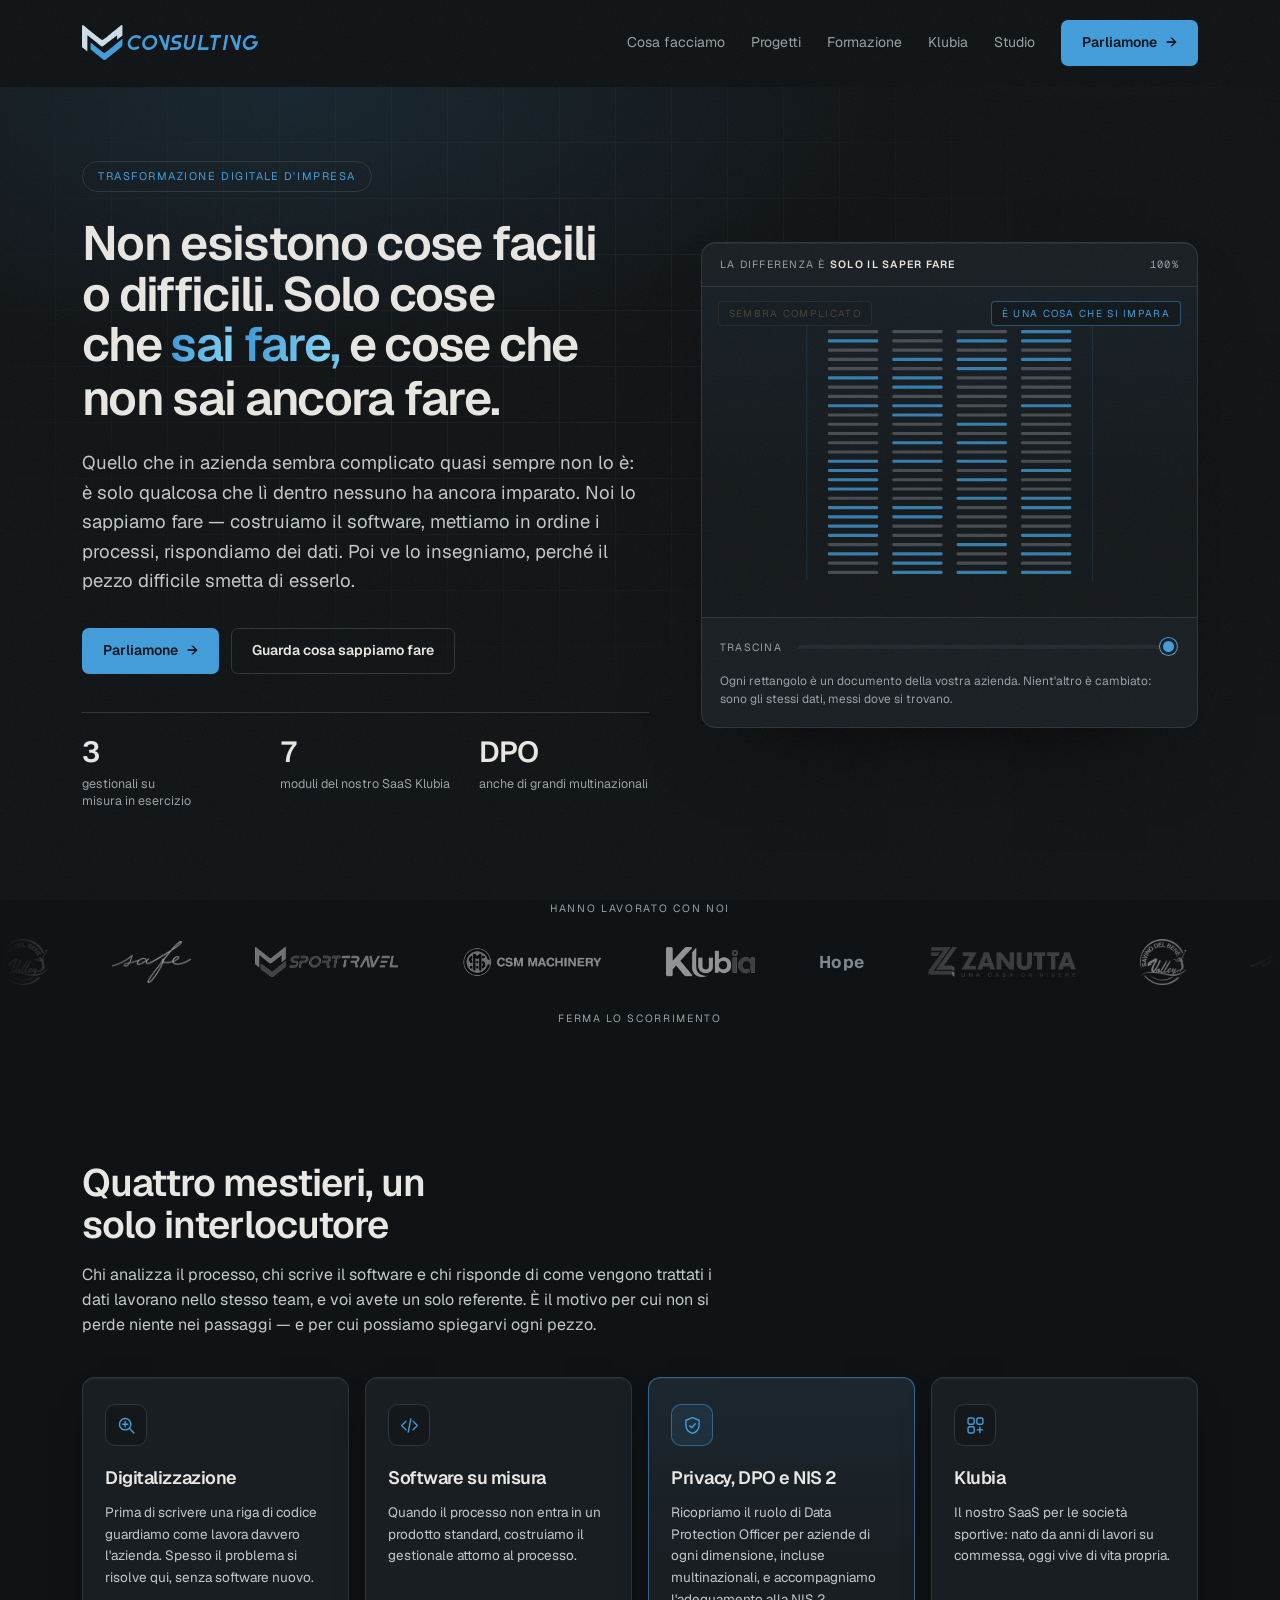
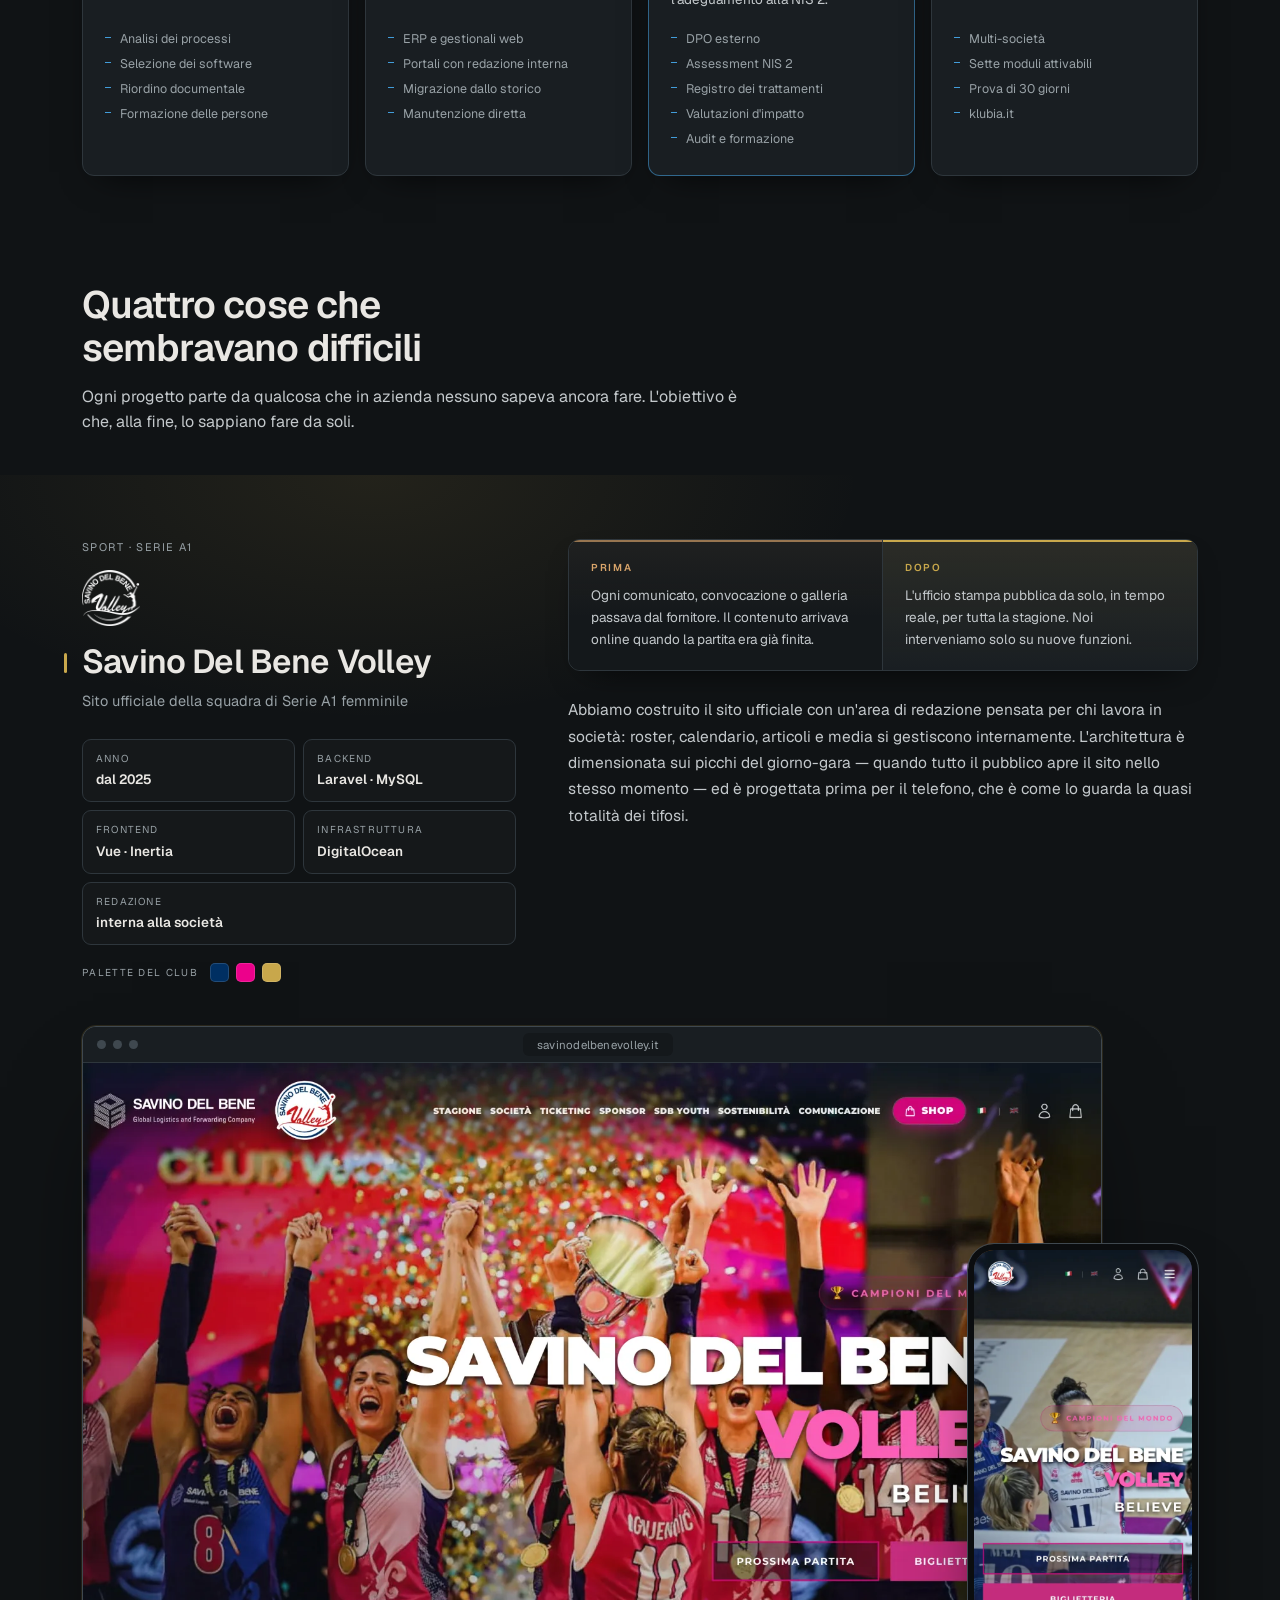
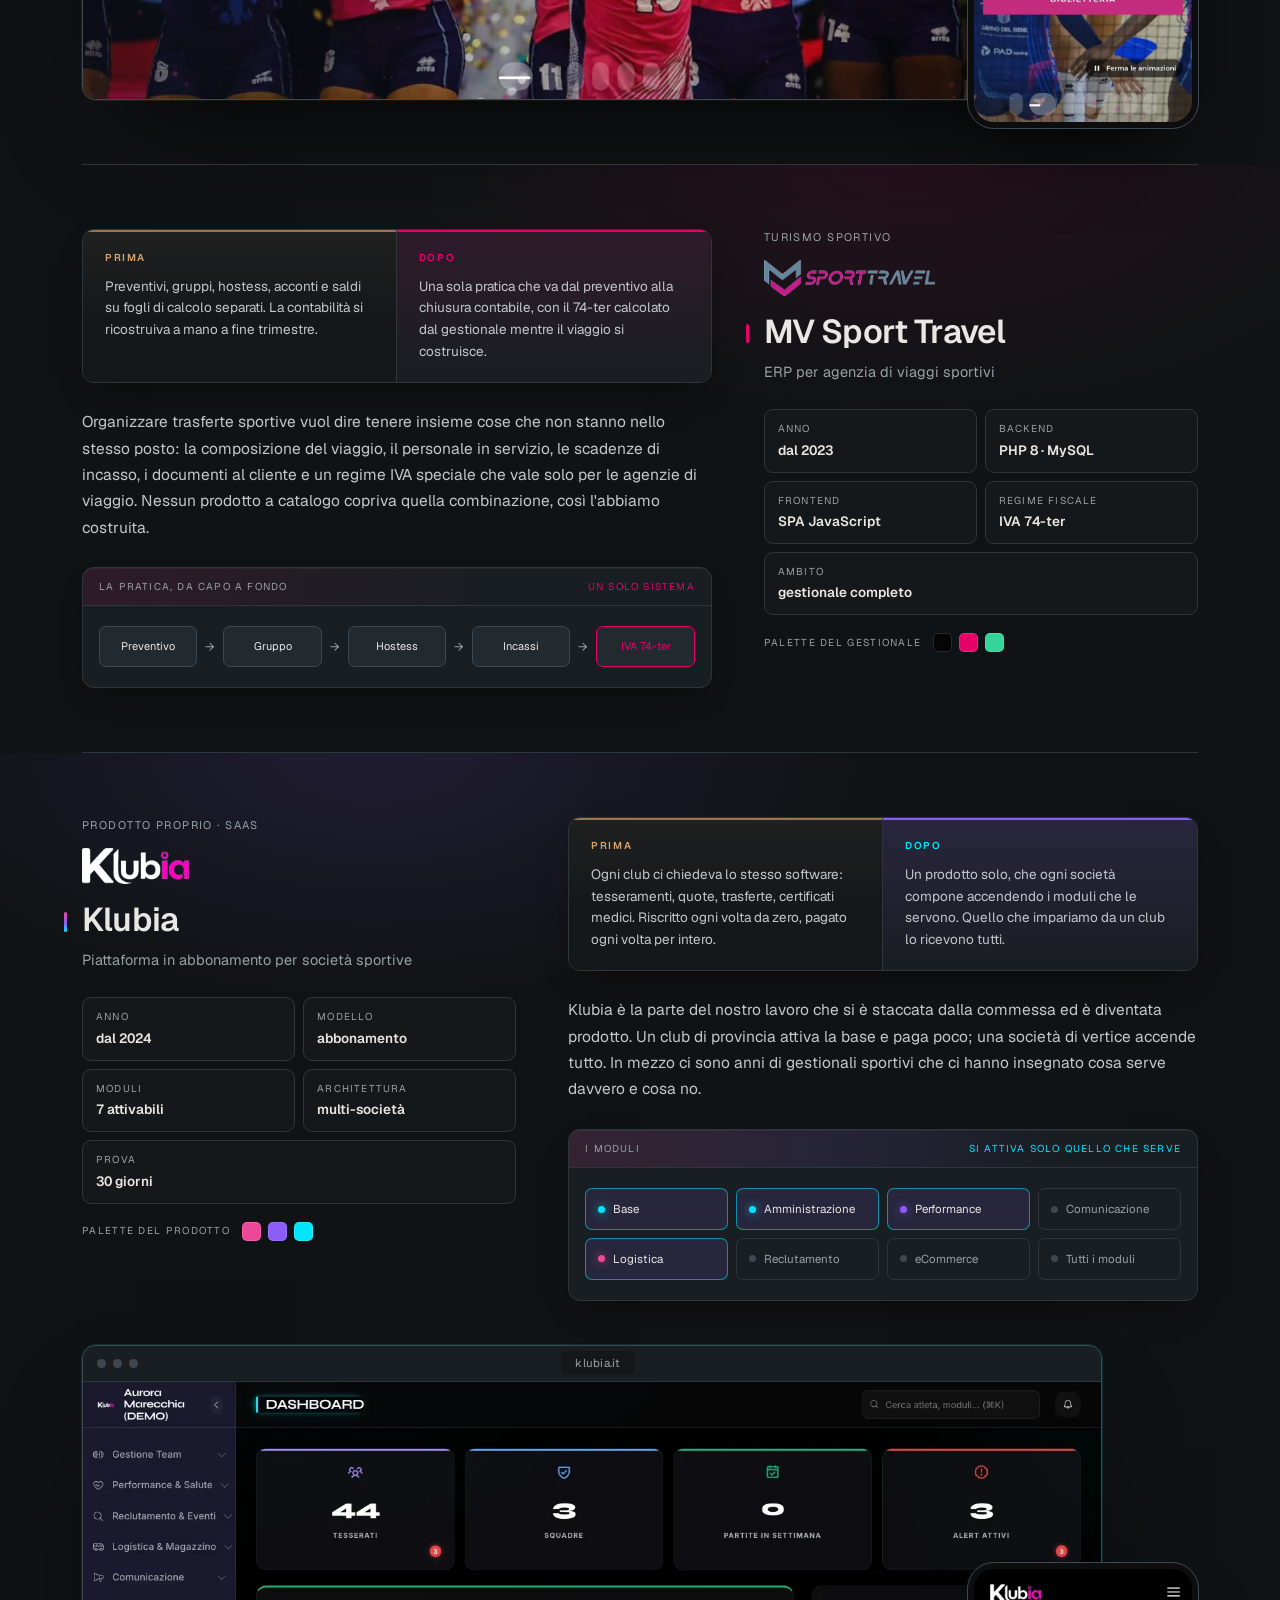
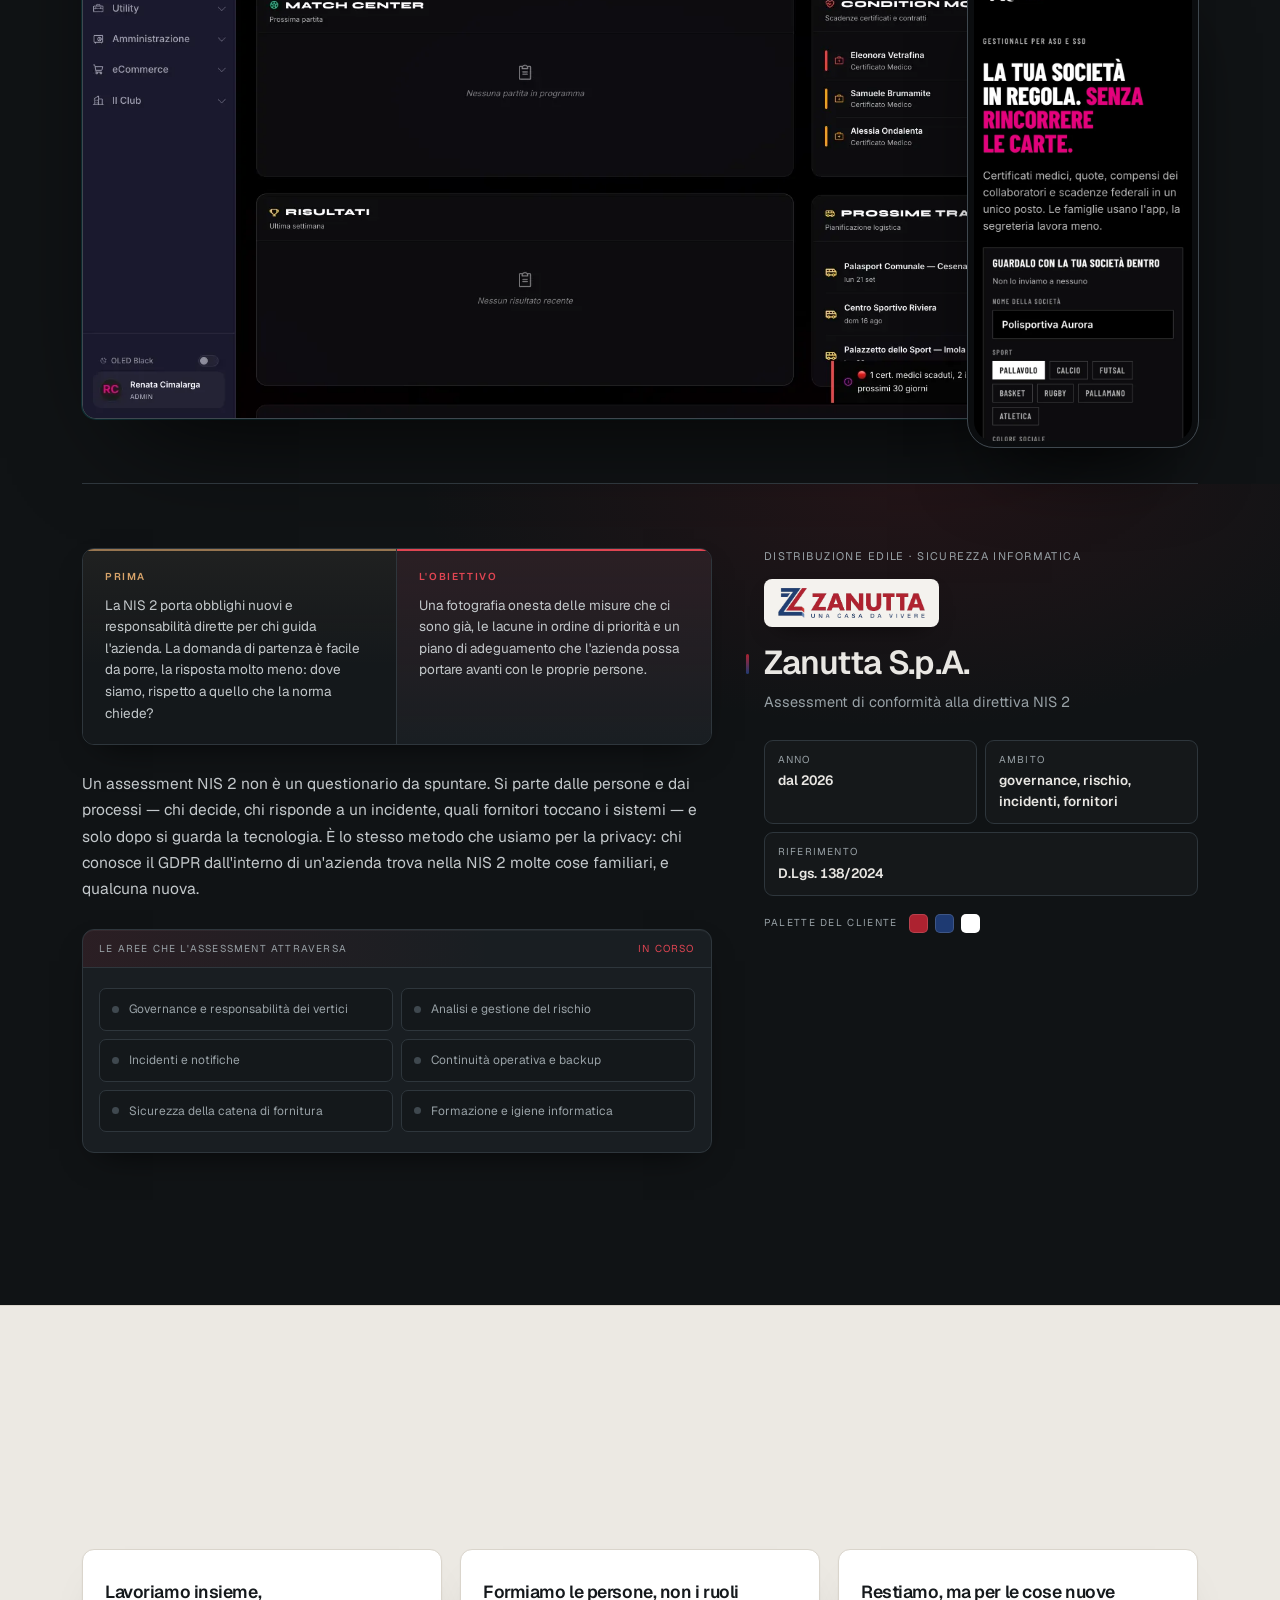
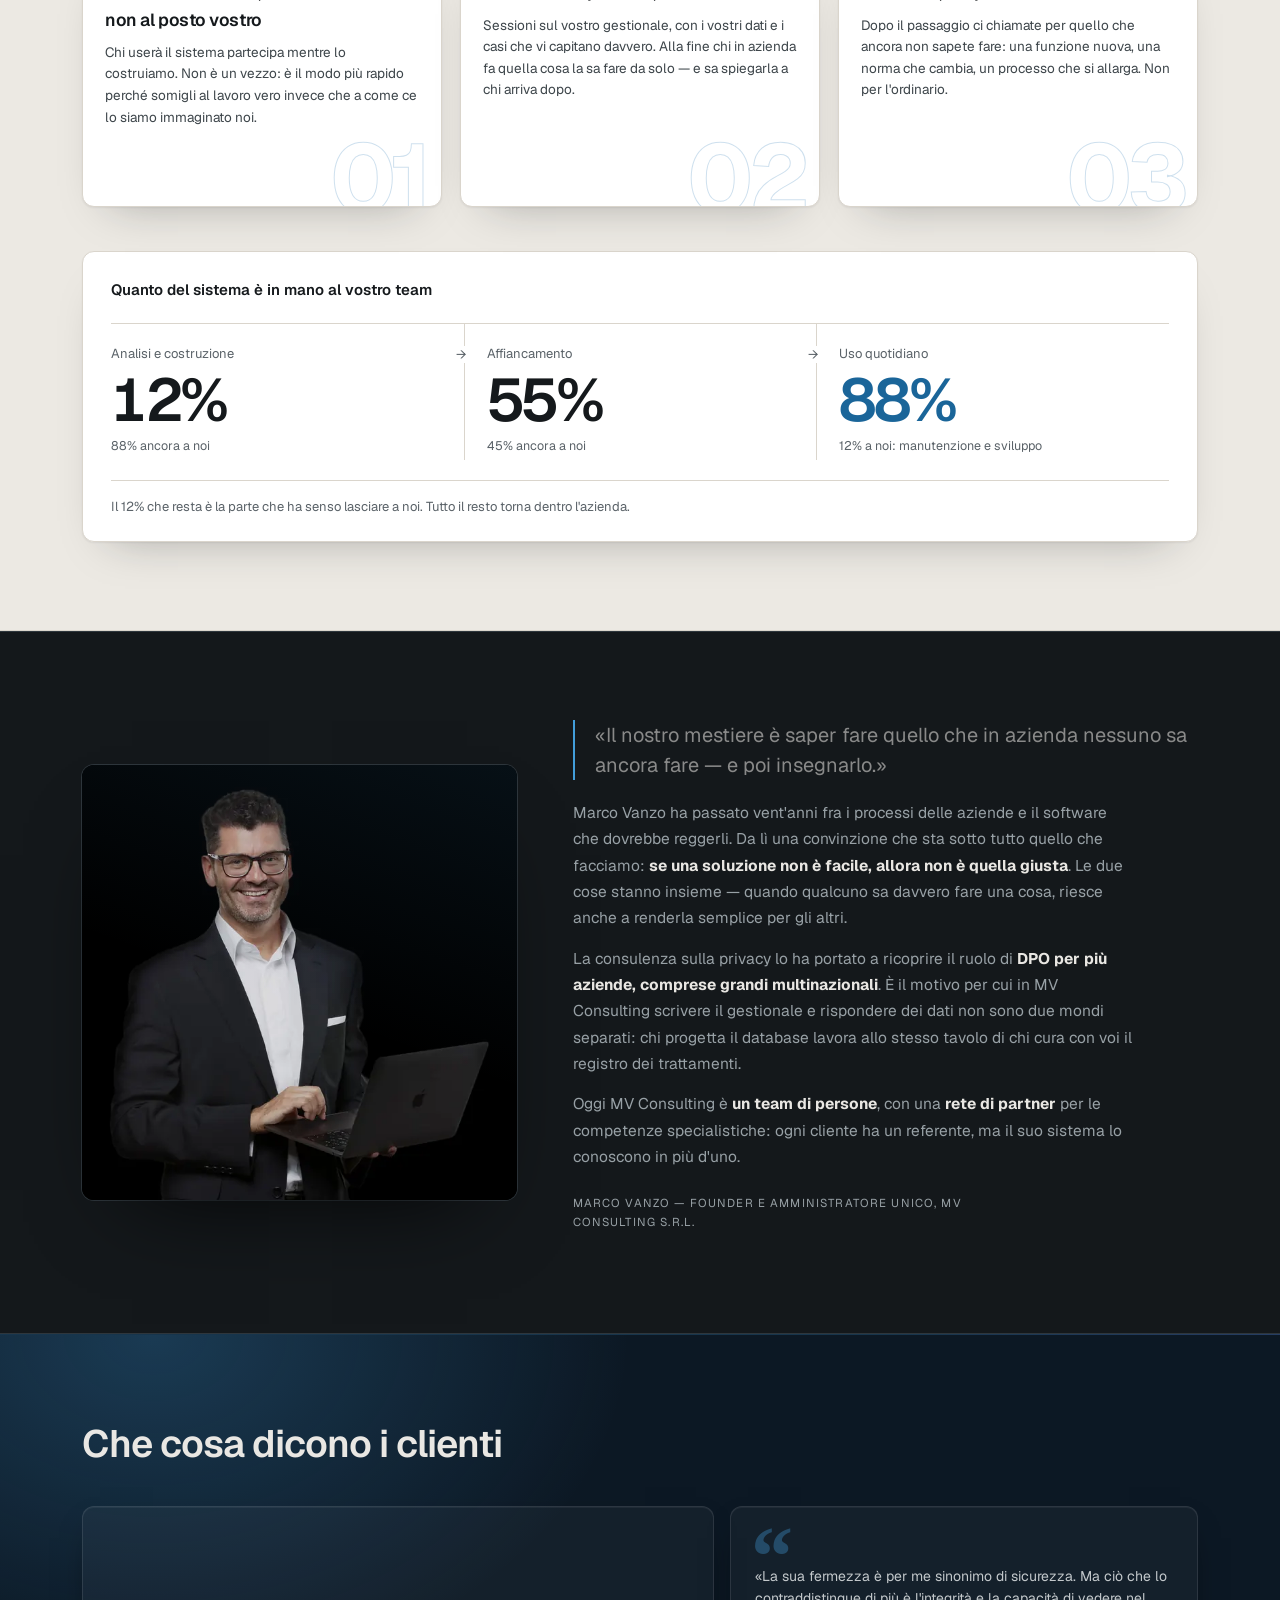
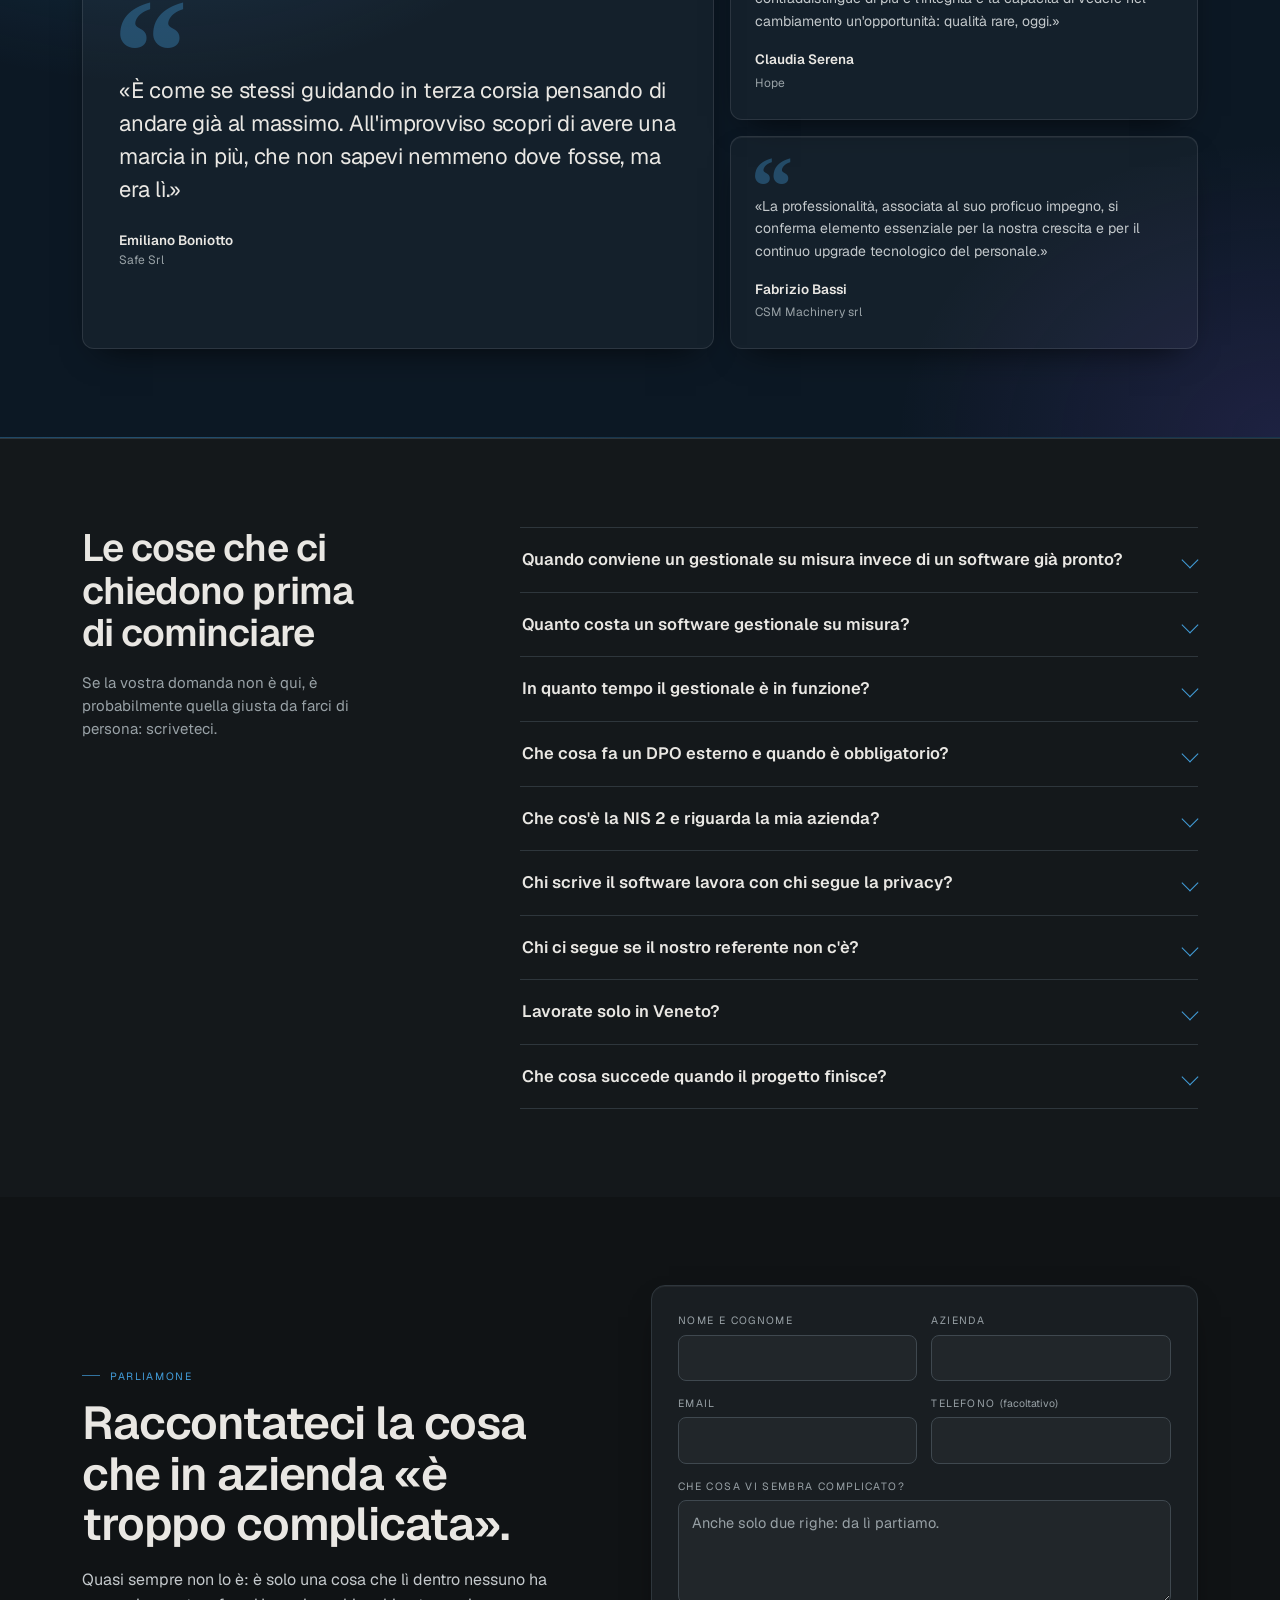
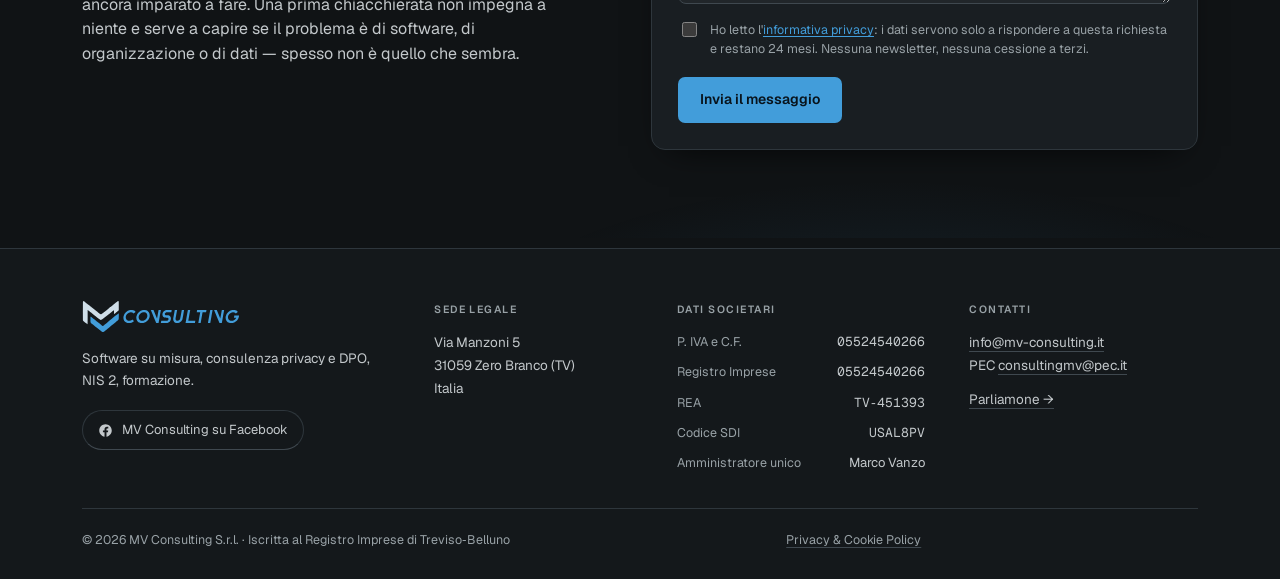
==== index.html @ 0cfaa661 "feat: logo safe nel nastro dei clienti Co-Authored-By: Claude Opus 5.5 <noreply@anthropic.com>" ====
<!doctype html>
<html lang="it">
<head>
<meta charset="utf-8">
<meta name="viewport" content="width=device-width, initial-scale=1">
<!-- Consenso cookie: deve restare il primo script della pagina, blocca gli altri finché non c'è il consenso -->
<script id="Cookiebot" src="https://consent.cookiebot.com/uc.js" data-cbid="abf0bc57-ae54-458d-bb39-ae97f9323b72" data-blockingmode="auto" type="text/javascript"></script>
<!-- Rete di sicurezza per le animazioni: la classe "js" abilita lo stato nascosto
     di .rv, che main.js poi rivela. Se tre secondi dopo che la pagina è davvero
     sotto gli occhi non è stato rivelato niente — script bloccato, errore, o un
     IntersectionObserver che non è mai scattato — la classe se ne va e il
     contenuto compare comunque. La pagina non deve mai restare vuota.
     data-cookieconsent="ignore": non tocca cookie, non va bloccato. -->
<script data-cookieconsent="ignore">
  (function(){
    var d = document.documentElement;
    d.className += " js";
    function controlla(){
      if(document.visibilityState !== "visible") return;
      document.removeEventListener("visibilitychange", controlla);
      setTimeout(function(){
        if(!document.querySelector(".rv.in")) d.className = d.className.replace(/\bjs\b/, "");
      }, 3000);
    }
    document.addEventListener("visibilitychange", controlla);
    controlla();
  })();
</script>
<!-- Google Analytics 4: statistiche. Marcato come Meta e LinkedIn, non affidato al solo auto-blocking (perché, nel README). -->
<script type="text/plain" data-cookieconsent="statistics" async src="https://www.googletagmanager.com/gtag/js?id=G-XJX17YKC6D"></script>
<script type="text/plain" data-cookieconsent="statistics">
  window.dataLayer = window.dataLayer || [];
  function gtag(){dataLayer.push(arguments);}
  gtag('js', new Date());
  gtag('config', 'G-XJX17YKC6D');
</script>
<!-- Pixel di Meta: marketing, parte solo con il consenso -->
<script type="text/plain" data-cookieconsent="marketing">
!function(f,b,e,v,n,t,s)
{if(f.fbq)return;n=f.fbq=function(){n.callMethod?
n.callMethod.apply(n,arguments):n.queue.push(arguments)};
if(!f._fbq)f._fbq=n;n.push=n;n.loaded=!0;n.version='2.0';
n.queue=[];t=b.createElement(e);t.async=!0;
t.src=v;s=b.getElementsByTagName(e)[0];
s.parentNode.insertBefore(t,s)}(window,document,'script',
'https://connect.facebook.net/en_US/fbevents.js');
fbq('init', '2091002778460176');
fbq('track', 'PageView');
</script>
<!-- Insight Tag di LinkedIn: marketing, parte solo con il consenso -->
<script type="text/plain" data-cookieconsent="marketing">
_linkedin_partner_id = "9453514";
window._linkedin_data_partner_ids = window._linkedin_data_partner_ids || [];
window._linkedin_data_partner_ids.push(_linkedin_partner_id);
(function(l) {
if (!l){window.lintrk = function(a,b){window.lintrk.q.push([a,b])};
window.lintrk.q=[]}
var s = document.getElementsByTagName("script")[0];
var b = document.createElement("script");
b.type = "text/javascript";b.async = true;
b.src = "https://snap.licdn.com/li.lms-analytics/insight.min.js";
s.parentNode.insertBefore(b, s);})(window.lintrk);
</script>
<title>MV Consulting - software su misura, DPO, privacy e NIS 2</title>
<meta name="description" content="Software su misura, privacy e DPO, assessment NIS 2, formazione. Costruiamo i gestionali che mandano avanti l'azienda e insegniamo a usarli.">
<link rel="canonical" href="https://www.mv-consulting.it/">
<meta name="author" content="MV Consulting S.r.l.">
<meta name="robots" content="index, follow, max-image-preview:large, max-snippet:-1">
<meta name="geo.region" content="IT-TV">
<meta name="geo.placename" content="Zero Branco, Treviso">

<!-- condivisione sui social: Facebook, Instagram, LinkedIn, WhatsApp -->
<meta property="og:type" content="website">
<meta property="og:site_name" content="MV Consulting">
<meta property="og:locale" content="it_IT">
<meta property="og:title" content="Software gestionale su misura, DPO, privacy e NIS 2 — MV Consulting">
<meta property="og:description" content="Costruiamo i gestionali che mandano avanti l'azienda, rispondiamo dei dati come DPO, accompagniamo l'adeguamento alla NIS 2 e poi insegniamo a usarli. Zero Branco (Treviso).">
<meta property="og:url" content="https://www.mv-consulting.it/">
<meta property="og:image" content="https://www.mv-consulting.it/assets/img/og.jpg">
<meta property="og:image:secure_url" content="https://www.mv-consulting.it/assets/img/og.jpg">
<meta property="og:image:type" content="image/jpeg">
<meta property="og:image:width" content="1200">
<meta property="og:image:height" content="630">
<meta property="og:image:alt" content="MV Consulting — «Non esistono cose facili o difficili. Solo cose che sai fare.»">
<meta name="twitter:card" content="summary_large_image">
<meta name="twitter:title" content="Software gestionale su misura, DPO, privacy e NIS 2 — MV Consulting">
<meta name="twitter:description" content="Costruiamo i gestionali che mandano avanti l'azienda, rispondiamo dei dati come DPO, accompagniamo l'adeguamento alla NIS 2 e poi insegniamo a usarli.">
<meta name="twitter:image" content="https://www.mv-consulting.it/assets/img/og.jpg">
<meta name="twitter:image:alt" content="MV Consulting — «Non esistono cose facili o difficili. Solo cose che sai fare.»">

<meta name="theme-color" content="#101A22">
<meta name="color-scheme" content="dark">
<meta name="format-detection" content="telephone=no">
<link rel="icon" href="/favicon.svg" type="image/svg+xml">
<link rel="alternate icon" href="/favicon.ico" sizes="32x32">
<link rel="apple-touch-icon" href="/apple-touch-icon.png">
<link rel="preload" as="image" href="/assets/img/logo-negativo.svg" fetchpriority="high">
<link rel="preload" as="font" type="font/woff2" href="/assets/fonts/geist.woff2" crossorigin>
<link rel="stylesheet" href="/assets/css/style.css">
<script type="application/ld+json">
{
  "@context": "https://schema.org",
  "@graph": [
    {
      "@type": ["ProfessionalService", "Organization"],
      "@id": "https://www.mv-consulting.it/#azienda",
      "name": "MV Consulting S.r.l.",
      "legalName": "MV CONSULTING S.R.L.",
      "alternateName": "MV Consulting",
      "foundingDate": "2025-01-07",
      "sameAs": ["https://www.facebook.com/mvconsultingtv"],
      "url": "https://www.mv-consulting.it/",
      "logo": {
        "@type": "ImageObject",
        "url": "https://www.mv-consulting.it/assets/img/logo.svg"
      },
      "image": "https://www.mv-consulting.it/assets/img/og.jpg",
      "email": "info@mv-consulting.it",
      "vatID": "IT05524540266",
      "taxID": "05524540266",
      "slogan": "Non esistono cose facili o difficili. Solo cose che sai fare.",
      "description": "Gestionali ed ERP su misura, DPO esterno e consulenza GDPR, assessment NIS 2, formazione delle persone che useranno il software.",
      "priceRange": "€€",
      "address": {
        "@type": "PostalAddress",
        "streetAddress": "Via Manzoni 5",
        "addressLocality": "Zero Branco",
        "addressRegion": "TV",
        "postalCode": "31059",
        "addressCountry": "IT"
      },
      "founder": { "@id": "https://www.mv-consulting.it/#marco-vanzo" },
      "areaServed": [
        { "@type": "Country", "name": "Italia" },
        { "@type": "AdministrativeArea", "name": "Veneto" }
      ],
      "knowsAbout": [
        "software gestionale su misura",
        "ERP",
        "GDPR",
        "Data Protection Officer",
        "NIS 2",
        "digitalizzazione d'impresa",
        "formazione informatica"
      ],
      "knowsLanguage": ["it", "en"],
      "hasOfferCatalog": {
        "@type": "OfferCatalog",
        "name": "Servizi MV Consulting",
        "itemListElement": [
          {
            "@type": "Offer",
            "itemOffered": {
              "@type": "Service",
              "name": "Digitalizzazione e analisi dei processi",
              "description": "Analisi di come lavora davvero l'azienda, selezione dei software, riordino documentale, formazione delle persone.",
              "serviceType": "Consulenza per la digitalizzazione d'impresa"
            }
          },
          {
            "@type": "Offer",
            "itemOffered": {
              "@type": "Service",
              "name": "Software gestionale su misura",
              "description": "ERP e gestionali web costruiti attorno al processo aziendale, portali con redazione interna, migrazione dallo storico, manutenzione diretta.",
              "serviceType": "Sviluppo software su misura"
            }
          },
          {
            "@type": "Offer",
            "itemOffered": {
              "@type": "Service",
              "name": "DPO esterno e consulenza privacy",
              "description": "Ruolo di Data Protection Officer, registro dei trattamenti, valutazioni d'impatto, audit e formazione GDPR.",
              "serviceType": "Consulenza GDPR e protezione dei dati"
            }
          },
          {
            "@type": "Offer",
            "itemOffered": {
              "@type": "Service",
              "name": "Assessment NIS 2",
              "description": "Verifica della posizione dell'azienda rispetto alla direttiva NIS 2 (D.Lgs. 138/2024): perimetro, lacune per priorità, piano di adeguamento.",
              "serviceType": "Consulenza sulla sicurezza informatica e conformità NIS 2"
            }
          },
          {
            "@type": "Offer",
            "itemOffered": {
              "@type": "Service",
              "name": "Formazione sul gestionale",
              "description": "Sessioni sul vostro gestionale, con i vostri dati e i casi reali, perché il sistema resti in mano al vostro team.",
              "serviceType": "Formazione informatica aziendale"
            }
          }
        ]
      }
    },
    {
      "@type": "Person",
      "@id": "https://www.mv-consulting.it/#marco-vanzo",
      "name": "Marco Vanzo",
      "jobTitle": "Founder e Data Protection Officer",
      "worksFor": { "@id": "https://www.mv-consulting.it/#azienda" },
      "image": "https://www.mv-consulting.it/assets/img/marco@2x.jpg",
      "knowsAbout": ["GDPR", "Data Protection Officer", "NIS 2", "ERP", "digitalizzazione d'impresa"]
    },
    {
      "@type": "WebSite",
      "@id": "https://www.mv-consulting.it/#sito",
      "url": "https://www.mv-consulting.it/",
      "name": "MV Consulting",
      "inLanguage": "it-IT",
      "publisher": { "@id": "https://www.mv-consulting.it/#azienda" }
    },
    {
      "@type": "WebPage",
      "@id": "https://www.mv-consulting.it/#home",
      "url": "https://www.mv-consulting.it/",
      "name": "Software gestionale su misura, DPO, privacy e NIS 2 — MV Consulting, Treviso",
      "description": "Gestionali ed ERP costruiti sul vostro processo, DPO esterno e consulenza GDPR, assessment NIS 2, formazione delle persone che useranno il software.",
      "isPartOf": { "@id": "https://www.mv-consulting.it/#sito" },
      "about": { "@id": "https://www.mv-consulting.it/#azienda" },
      "primaryImageOfPage": "https://www.mv-consulting.it/assets/img/og.jpg",
      "inLanguage": "it-IT"
    },
    {
      "@type": "FAQPage",
      "@id": "https://www.mv-consulting.it/#domande",
      "isPartOf": { "@id": "https://www.mv-consulting.it/#home" },
      "mainEntity": [
        {
          "@type": "Question",
          "name": "Quando conviene un gestionale su misura invece di un software già pronto?",
          "acceptedAnswer": {
            "@type": "Answer",
            "text": "Quasi mai all'inizio. Il primo passo è guardare il processo: molte volte il problema si risolve riorganizzando il lavoro o configurando meglio quello che avete già. Il software su misura conviene quando il vostro processo è una parte del valore dell'azienda e nessun prodotto a catalogo lo copre senza costringervi a lavorare male."
          }
        },
        {
          "@type": "Question",
          "name": "Quanto costa un software gestionale su misura?",
          "acceptedAnswer": {
            "@type": "Answer",
            "text": "Dipende da quanti processi entrano nel sistema, e lo si può sapere solo dopo l'analisi. Per questo il primo incontro serve a delimitare il perimetro: da lì esce un preventivo per fasi, con una prima parte utilizzabile in autonomia prima di impegnare il resto del budget."
          }
        },
        {
          "@type": "Question",
          "name": "In quanto tempo il gestionale è in funzione?",
          "acceptedAnswer": {
            "@type": "Answer",
            "text": "Lavoriamo per rilasci: la prima parte del sistema di solito è in uso entro poche settimane dall'avvio, e cresce mentre l'azienda la usa. Non consegniamo un progetto intero dopo un anno di silenzio: è il modo più sicuro per accorgersi troppo tardi che il software non somiglia al lavoro vero."
          }
        },
        {
          "@type": "Question",
          "name": "Che cosa fa un DPO esterno e quando è obbligatorio?",
          "acceptedAnswer": {
            "@type": "Answer",
            "text": "Il Data Protection Officer sorveglia il rispetto del GDPR, è il punto di contatto con il Garante e con gli interessati, e affianca l'azienda su registro dei trattamenti, valutazioni d'impatto e formazione. È obbligatorio per autorità ed enti pubblici e per le aziende la cui attività principale consiste nel monitoraggio regolare e sistematico di persone su larga scala, o nel trattamento su larga scala di categorie particolari di dati o di dati relativi a reati; molte aziende lo nominano comunque, perché avere un riferimento unico riduce i tempi quando succede qualcosa."
          }
        },
        {
          "@type": "Question",
          "name": "Che cos'è la NIS 2 e riguarda la mia azienda?",
          "acceptedAnswer": {
            "@type": "Answer",
            "text": "È la direttiva europea sulla sicurezza informatica, recepita in Italia con il D.Lgs. 138/2024. Riguarda soprattutto le aziende medie e grandi dei settori elencati dalla norma — alcuni soggetti a prescindere dalla dimensione — e, indirettamente, molti loro fornitori, a cui i clienti chiedono per contratto requisiti di sicurezza. Un assessment serve prima di tutto a capire se si rientra, poi a vedere dove l'organizzazione è scoperta: governance, gestione del rischio, incidenti, fornitori, formazione."
          }
        },
        {
          "@type": "Question",
          "name": "Chi scrive il software lavora con chi segue la privacy?",
          "acceptedAnswer": {
            "@type": "Answer",
            "text": "Sì, nello stesso team, ed è il motivo per cui non si perde niente nei passaggi. Chi progetta il database lavora fianco a fianco con chi cura con voi il registro dei trattamenti: la protezione dei dati entra nel sistema mentre lo si costruisce, invece di essere aggiunta dopo."
          }
        },
        {
          "@type": "Question",
          "name": "Chi ci segue se il nostro referente non c'è?",
          "acceptedAnswer": {
            "@type": "Answer",
            "text": "Il referente è uno, ma il lavoro no: su ogni progetto lavorano più persone del team, che conoscono il sistema e i vostri dati. Per le competenze specialistiche ci appoggiamo alla nostra rete di partner. Nessun pezzo della vostra azienda dipende da una persona sola."
          }
        },
        {
          "@type": "Question",
          "name": "Lavorate solo in Veneto?",
          "acceptedAnswer": {
            "@type": "Answer",
            "text": "Siamo a Zero Branco, in provincia di Treviso, e in zona ci incontriamo volentieri di persona. Il lavoro però si svolge in buona parte da remoto: seguiamo clienti in tutta Italia, incluse multinazionali per cui ricopriamo il ruolo di DPO."
          }
        },
        {
          "@type": "Question",
          "name": "Che cosa succede quando il progetto finisce?",
          "acceptedAnswer": {
            "@type": "Answer",
            "text": "Il sistema resta in mano al vostro team: formiamo le persone che lo usano, con i vostri dati e i vostri casi. Restiamo per le cose nuove — una funzione in più, una norma che cambia, un processo che si allarga — non per l'ordinario."
          }
        }
      ]
    }
  ]
}
</script>
</head>
<body>
<a class="skip" href="#top">Vai al contenuto</a>
<div class="prog" id="prog"></div>

<header class="nav" id="nav">
  <div class="w nav-in">
    <a href="#top" class="brand" aria-label="MV Consulting — torna all'inizio"></a>
    <nav class="nav-links desktop" aria-label="Navigazione principale">
      <a href="#aree">Cosa facciamo</a>
      <a href="#progetti">Progetti</a>
      <a href="#insegniamo">Formazione</a>
      <a href="#klubia">Klubia</a>
      <a href="#studio">Studio</a>
      <a class="btn" href="#contatti" data-cta="nav">Parliamone <span class="arw">→</span></a>
    </nav>
    <button class="burger" id="burger" type="button" aria-label="Apri il menu" aria-expanded="false" aria-controls="menu">
      <span></span><span></span><span></span>
    </button>
  </div>
</header>

<!-- menu del telefono: sotto i 900px le voci della barra non ci stanno -->
<div class="menu" id="menu" hidden>
  <nav class="menu-in" aria-label="Navigazione del sito">
    <a href="#aree">Cosa facciamo</a>
    <a href="#progetti">Progetti</a>
    <a href="#insegniamo">Formazione</a>
    <a href="#klubia">Klubia</a>
    <a href="#studio">Studio</a>
    <a href="#domande">Domande frequenti</a>
    <a class="btn" href="#contatti" data-cta="menu">Parliamone <span class="arw">→</span></a>
    <a class="menu-mail" href="mailto:info@mv-consulting.it">info@mv-consulting.it</a>
  </nav>
</div>

<main id="top">

  <!-- ============ HERO ============ -->
  <section class="hero">
    <!-- griglia e luce che segue il puntatore: solo decorazione -->
    <div class="hero-bg" aria-hidden="true"></div>
    <div class="w hero-grid">
      <div>
        <span class="eyebrow rv">Trasformazione digitale d'impresa</span>
        <h1 class="rv">Non esistono cose facili o difficili. Solo cose che <span class="nw"><span class="grad">sai fare</span>,</span> e cose che non sai ancora fare.</h1>
        <p class="lede rv">Quello che in azienda sembra complicato quasi sempre non lo è: è solo qualcosa che lì dentro nessuno ha ancora imparato. Noi lo sappiamo fare — costruiamo il software, mettiamo in ordine i processi, rispondiamo dei dati. Poi ve lo insegniamo, perché il pezzo difficile smetta di esserlo.</p>
        <div class="hero-cta rv">
          <a class="btn" href="#contatti" data-cta="hero">Parliamone <span class="arw">→</span></a>
          <a class="btn ghost" href="#progetti" data-cta="hero-progetti">Guarda cosa sappiamo fare</a>
        </div>
        <div class="stats rv">
          <div class="stat"><b data-count="3">0</b><span>gestionali su misura in esercizio</span></div>
          <div class="stat"><b data-count="7">0</b><span>moduli del nostro SaaS Klubia</span></div>
          <div class="stat"><b data-text="DPO">—</b><span>anche di grandi multinazionali</span></div>
        </div>
      </div>

      <div class="demo rv" id="demo">
        <div class="demo-head"><span>La differenza è <b>solo il saper fare</b></span><span class="mono" id="demoPct">0%</span></div>
        <div class="demo-stage">
          <canvas id="cv" aria-label="Documenti sparsi che si riorganizzano in dati strutturati"></canvas>
          <div class="demo-tags">
            <span class="demo-tag a" id="tagA">sembra complicato</span>
            <span class="demo-tag b" id="tagB">è una cosa che si impara</span>
          </div>
        </div>
        <div class="demo-foot">
          <div class="scrub">
            <label for="sc">Trascina</label>
            <input id="sc" type="range" min="0" max="1000" value="0" aria-label="Avanzamento della trasformazione">
          </div>
          <p class="demo-note">Ogni rettangolo è un documento della vostra azienda. Nient'altro è cambiato: sono gli stessi dati, messi dove si trovano.</p>
        </div>
      </div>
    </div>
  </section>

  <!-- ============ CLIENTI ============
       Una riga sola: main.js la duplica e la fa scorrere; senza script, o con
       il movimento ridotto, resta ferma e va a capo. -->
  <section class="clients" aria-labelledby="clienti-tit">
    <div class="w"><p class="clients-lab" id="clienti-tit">Hanno lavorato con noi</p></div>
    <div class="marquee">
      <ul class="marquee-set">
        <li><img class="sq" src="/assets/img/logo-savino-del-bene-volley.png" width="248" height="240" alt="Savino Del Bene Volley" loading="lazy" decoding="async"></li>
        <li><img class="md" src="/assets/img/logo-safe.png" width="351" height="185" alt="Safe" loading="lazy" decoding="async"></li>
        <li><img src="/assets/img/logo-mv-sport-travel.png" width="951" height="200" alt="MV Sport Travel" loading="lazy" decoding="async"></li>
        <li><img class="inv" src="/assets/img/logo-csm-machinery.png" width="467" height="100" alt="CSM Machinery" loading="lazy" decoding="async"></li>
        <li><img src="/assets/img/logo-klubia.png" width="593" height="200" alt="Klubia" loading="lazy" decoding="async"></li>
        <li><span class="wm">Hope</span></li>
        <li><img src="/assets/img/logo-zanutta.png" width="423" height="86" alt="Zanutta" loading="lazy" decoding="async"></li>
      </ul>
    </div>
  </section>

  <!-- ============ AREE ============ -->
  <section id="aree">
    <div class="w">
      <div class="sec-head stack rv">
        <div>
          <h2>Quattro mestieri, un solo interlocutore</h2>
        </div>
        <p>Chi analizza il processo, chi scrive il software e chi risponde di come vengono trattati i dati lavorano nello stesso team, e voi avete un solo referente. È il motivo per cui non si perde niente nei passaggi — e per cui possiamo spiegarvi ogni pezzo.</p>
      </div>
      <div class="areas">
        <article class="area rv">
          <span class="ic" aria-hidden="true"><svg viewBox="0 0 24 24"><circle cx="10.5" cy="10.5" r="6.5"/><path d="m15.5 15.5 5 5M7.5 10.5h6M10.5 7.5v6"/></svg></span>
          <h3>Digitalizzazione</h3>
          <p>Prima di scrivere una riga di codice guardiamo come lavora davvero l'azienda. Spesso il problema si risolve qui, senza software nuovo.</p>
          <ul><li>Analisi dei processi</li><li>Selezione dei software</li><li>Riordino documentale</li><li>Formazione delle persone</li></ul>
        </article>
        <article class="area rv">
          <span class="ic" aria-hidden="true"><svg viewBox="0 0 24 24"><path d="m8 7-5 5 5 5M16 7l5 5-5 5M13.5 4.5l-3 15"/></svg></span>
          <h3>Software su misura</h3>
          <p>Quando il processo non entra in un prodotto standard, costruiamo il gestionale attorno al processo.</p>
          <ul><li>ERP e gestionali web</li><li>Portali con redazione interna</li><li>Migrazione dallo storico</li><li>Manutenzione diretta</li></ul>
        </article>
        <article class="area rv hi">
          <span class="ic" aria-hidden="true"><svg viewBox="0 0 24 24"><path d="M12 3 4.5 6v5.5c0 4.6 3.1 8.2 7.5 9.5 4.4-1.3 7.5-4.9 7.5-9.5V6L12 3Z"/><path d="m8.8 12.2 2.3 2.3 4.2-4.6"/></svg></span>
          <h3>Privacy, DPO e NIS 2</h3>
          <p>Ricopriamo il ruolo di Data Protection Officer per aziende di ogni dimensione, incluse multinazionali, e accompagniamo l'adeguamento alla NIS 2.</p>
          <ul><li>DPO esterno</li><li>Assessment NIS 2</li><li>Registro dei trattamenti</li><li>Valutazioni d'impatto</li><li>Audit e formazione</li></ul>
        </article>
        <article class="area rv">
          <span class="ic" aria-hidden="true"><svg viewBox="0 0 24 24"><rect x="3.5" y="3.5" width="7" height="7" rx="1.6"/><rect x="13.5" y="3.5" width="7" height="7" rx="1.6"/><rect x="3.5" y="13.5" width="7" height="7" rx="1.6"/><path d="M17 14v6M14 17h6"/></svg></span>
          <h3>Klubia</h3>
          <p>Il nostro SaaS per le società sportive: nato da anni di lavori su commessa, oggi vive di vita propria.</p>
          <ul><li>Multi-società</li><li>Sette moduli attivabili</li><li>Prova di 30 giorni</li><li>klubia.it</li></ul>
        </article>
      </div>
    </div>
  </section>

  <!-- ============ PROGETTI ============ -->
  <section id="progetti" style="padding-top:20px">
    <div class="w">
      <div class="sec-head stack rv">
        <div>
          <h2>Quattro cose che sembravano difficili</h2>
        </div>
        <p>Ogni progetto parte da qualcosa che in azienda nessuno sapeva ancora fare. L'obiettivo è che, alla fine, lo sappiano fare da soli.</p>
      </div>

      <!-- 01 -->
      <article class="case" style="--p:#C9A84C; --p2:#ED028C; --p3:#003063; --tint:rgba(201,168,76,.10)">
        <div class="case-top">
          <div class="rv">
            <div class="case-id"><span class="kind">Sport · Serie A1</span></div>
            <img class="case-logo stemma" src="/assets/img/logo-savino-del-bene-volley.png" width="248" height="240" alt="" loading="lazy" decoding="async">
            <h3>Savino Del Bene Volley</h3>
            <p class="role">Sito ufficiale della squadra di Serie A1 femminile</p>
            <div class="spec">
              <div><span>Anno</span><b>dal 2025</b></div>
              <div><span>Backend</span><b>Laravel · MySQL</b></div>
              <div><span>Frontend</span><b>Vue · Inertia</b></div>
              <div><span>Infrastruttura</span><b>DigitalOcean</b></div>
              <div><span>Redazione</span><b>interna alla società</b></div>
            </div>
            <div class="pal">
              <span class="lab">Palette del club</span>
              <span class="sw"><i style="background:#003063"></i><i style="background:#ED028C"></i><i style="background:#C9A84C"></i></span>
            </div>
          </div>
          <div class="case-body rv">
            <div class="ba">
              <div class="before"><h4>Prima</h4><p>Ogni comunicato, convocazione o galleria passava dal fornitore. Il contenuto arrivava online quando la partita era già finita.</p></div>
              <div class="after"><h4>Dopo</h4><p>L'ufficio stampa pubblica da solo, in tempo reale, per tutta la stagione. Noi interveniamo solo su nuove funzioni.</p></div>
            </div>
            <p>Abbiamo costruito il sito ufficiale con un'area di redazione pensata per chi lavora in società: roster, calendario, articoli e media si gestiscono internamente. L'architettura è dimensionata sui picchi del giorno-gara — quando tutto il pubblico apre il sito nello stesso momento — ed è progettata prima per il telefono, che è come lo guarda la quasi totalità dei tifosi.</p>
          </div>
        </div>
        <figure class="shot rv">
          <div class="shot-browser">
            <div class="shot-bar" aria-hidden="true"><i></i><i></i><i></i><span>savinodelbenevolley.it</span></div>
            <img src="/assets/img/progetti/savino.webp" width="1600" height="1000" alt="La home page del sito della Savino Del Bene Volley" loading="lazy" decoding="async">
          </div>
          <img class="shot-phone" src="/assets/img/progetti/savino-tel.webp" width="600" height="1299" alt="" loading="lazy" decoding="async">
        </figure>
      </article>

      <!-- 02 -->
      <article class="case" style="--p:#E8006A; --p2:#34D399; --p3:#E8006A; --tint:rgba(232,0,106,.10)">
        <div class="case-top">
          <div class="rv">
            <div class="case-id"><span class="kind">Turismo sportivo</span></div>
            <img class="case-logo" src="/assets/img/logo-mv-sport-travel.png" width="951" height="200" alt="" loading="lazy" decoding="async">
            <h3>MV Sport Travel</h3>
            <p class="role">ERP per agenzia di viaggi sportivi</p>
            <div class="spec">
              <div><span>Anno</span><b>dal 2023</b></div>
              <div><span>Backend</span><b>PHP 8 · MySQL</b></div>
              <div><span>Frontend</span><b>SPA JavaScript</b></div>
              <div><span>Regime fiscale</span><b>IVA 74-ter</b></div>
              <div><span>Ambito</span><b>gestionale completo</b></div>
            </div>
            <div class="pal">
              <span class="lab">Palette del gestionale</span>
              <span class="sw"><i style="background:#050505"></i><i style="background:#E8006A"></i><i style="background:#34D399"></i></span>
            </div>
          </div>
          <div class="case-body rv">
            <div class="ba">
              <div class="before"><h4>Prima</h4><p>Preventivi, gruppi, hostess, acconti e saldi su fogli di calcolo separati. La contabilità si ricostruiva a mano a fine trimestre.</p></div>
              <div class="after"><h4>Dopo</h4><p>Una sola pratica che va dal preventivo alla chiusura contabile, con il 74-ter calcolato dal gestionale mentre il viaggio si costruisce.</p></div>
            </div>
            <p>Organizzare trasferte sportive vuol dire tenere insieme cose che non stanno nello stesso posto: la composizione del viaggio, il personale in servizio, le scadenze di incasso, i documenti al cliente e un regime IVA speciale che vale solo per le agenzie di viaggio. Nessun prodotto a catalogo copriva quella combinazione, così l'abbiamo costruita.</p>
            <div class="viz" data-viz>
              <div class="viz-head"><span>La pratica, da capo a fondo</span><span>un solo sistema</span></div>
              <div class="viz-body">
                <div class="flow">
                  <div class="st" style="--r:-3deg">Preventivo</div><span class="ar">→</span>
                  <div class="st" style="--r:2deg">Gruppo</div><span class="ar">→</span>
                  <div class="st" style="--r:-2deg">Hostess</div><span class="ar">→</span>
                  <div class="st" style="--r:3deg">Incassi</div><span class="ar">→</span>
                  <div class="st" style="--r:-1deg">IVA 74-ter</div>
                </div>
              </div>
            </div>
          </div>
        </div>
      </article>

      <!-- 03 -->
      <article class="case klubia" id="klubia" style="--p:#00E5FF; --p2:#8B5CF6; --p3:#EC4899; --tint:rgba(139,92,246,.13)">
        <div class="case-top">
          <div class="rv">
            <div class="case-id"><span class="kind">Prodotto proprio · SaaS</span></div>
            <img class="case-logo" src="/assets/img/logo-klubia.png" width="593" height="200" alt="" loading="lazy" decoding="async">
            <h3>Klubia</h3>
            <p class="role">Piattaforma in abbonamento per società sportive</p>
            <div class="spec">
              <div><span>Anno</span><b>dal 2024</b></div>
              <div><span>Modello</span><b>abbonamento</b></div>
              <div><span>Moduli</span><b>7 attivabili</b></div>
              <div><span>Architettura</span><b>multi-società</b></div>
              <div><span>Prova</span><b>30 giorni</b></div>
            </div>
            <div class="pal">
              <span class="lab">Palette del prodotto</span>
              <span class="sw"><i style="background:#EC4899"></i><i style="background:#8B5CF6"></i><i style="background:#00E5FF"></i></span>
            </div>
          </div>
          <div class="case-body rv">
            <div class="ba">
              <div class="before"><h4>Prima</h4><p>Ogni club ci chiedeva lo stesso software: tesseramenti, quote, trasferte, certificati medici. Riscritto ogni volta da zero, pagato ogni volta per intero.</p></div>
              <div class="after"><h4>Dopo</h4><p>Un prodotto solo, che ogni società compone accendendo i moduli che le servono. Quello che impariamo da un club lo ricevono tutti.</p></div>
            </div>
            <p>Klubia è la parte del nostro lavoro che si è staccata dalla commessa ed è diventata prodotto. Un club di provincia attiva la base e paga poco; una società di vertice accende tutto. In mezzo ci sono anni di gestionali sportivi che ci hanno insegnato cosa serve davvero e cosa no.</p>
            <div class="viz" data-viz>
              <div class="viz-head"><span>I moduli</span><span>si attiva solo quello che serve</span></div>
              <div class="viz-body">
                <div class="mods">
                  <div class="mod on"><i></i>Base</div>
                  <div class="mod on"><i></i>Amministrazione</div>
                  <div class="mod on"><i></i>Performance</div>
                  <div class="mod"><i></i>Comunicazione</div>
                  <div class="mod on"><i></i>Logistica</div>
                  <div class="mod"><i></i>Reclutamento</div>
                  <div class="mod"><i></i>eCommerce</div>
                  <div class="mod"><i></i>Tutti i moduli</div>
                </div>
              </div>
            </div>
          </div>
        </div>
        <figure class="shot rv">
          <div class="shot-browser">
            <div class="shot-bar" aria-hidden="true"><i></i><i></i><i></i><span>klubia.it</span></div>
            <img src="/assets/img/progetti/klubia-app.webp" width="1600" height="1000" alt="La dashboard di Klubia su un club dimostrativo: tesserati, scadenze dei certificati e trasferte" loading="lazy" decoding="async">
          </div>
          <img class="shot-phone" src="/assets/img/progetti/klubia-tel.webp" width="600" height="1299" alt="" loading="lazy" decoding="async">
        </figure>
      </article>

      <!-- 04 -->
      <article class="case nis" style="--p:#E04552; --p2:#5B86D6; --p3:#E04552; --tint:rgba(173,34,48,.12)">
        <div class="case-top">
          <div class="rv">
            <div class="case-id"><span class="kind">Distribuzione edile · Sicurezza informatica</span></div>
            <img class="case-logo lastra" src="/assets/img/logo-zanutta.png" width="423" height="86" alt="" loading="lazy" decoding="async">
            <h3>Zanutta S.p.A.</h3>
            <p class="role">Assessment di conformità alla direttiva NIS 2</p>
            <div class="spec">
              <div><span>Anno</span><b>dal 2026</b></div>
              <div><span>Ambito</span><b>governance, rischio, incidenti, fornitori</b></div>
              <div><span>Riferimento</span><b>D.Lgs. 138/2024</b></div>
            </div>
            <div class="pal">
              <span class="lab">Palette del cliente</span>
              <span class="sw"><i style="background:#AD2230"></i><i style="background:#1E3A72"></i><i style="background:#FFFFFF"></i></span>
            </div>
          </div>
          <div class="case-body rv">
            <div class="ba">
              <div class="before"><h4>Prima</h4><p>La NIS 2 porta obblighi nuovi e responsabilità dirette per chi guida l'azienda. La domanda di partenza è facile da porre, la risposta molto meno: dove siamo, rispetto a quello che la norma chiede?</p></div>
              <div class="after"><h4>L'obiettivo</h4><p>Una fotografia onesta delle misure che ci sono già, le lacune in ordine di priorità e un piano di adeguamento che l'azienda possa portare avanti con le proprie persone.</p></div>
            </div>
            <p>Un assessment NIS 2 non è un questionario da spuntare. Si parte dalle persone e dai processi — chi decide, chi risponde a un incidente, quali fornitori toccano i sistemi — e solo dopo si guarda la tecnologia. È lo stesso metodo che usiamo per la privacy: chi conosce il GDPR dall'interno di un'azienda trova nella NIS 2 molte cose familiari, e qualcuna nuova.</p>
            <div class="viz" data-viz>
              <div class="viz-head"><span>Le aree che l'assessment attraversa</span><span>in corso</span></div>
              <div class="viz-body">
                <div class="scan">
                  <div class="scan-it" style="--k:0"><i></i>Governance e responsabilità dei vertici</div>
                  <div class="scan-it" style="--k:1"><i></i>Analisi e gestione del rischio</div>
                  <div class="scan-it" style="--k:2"><i></i>Incidenti e notifiche</div>
                  <div class="scan-it" style="--k:3"><i></i>Continuità operativa e backup</div>
                  <div class="scan-it" style="--k:4"><i></i>Sicurezza della catena di fornitura</div>
                  <div class="scan-it" style="--k:5"><i></i>Formazione e igiene informatica</div>
                </div>
              </div>
            </div>
          </div>
        </div>
      </article>
    </div>
  </section>

  <!-- ============ PASSAGGIO DI COMPETENZA ============ -->
  <section class="handover" id="insegniamo">
    <div class="w">
      <div class="sec-head rv">
        <div>
          <p class="kicker">E poi ve lo insegniamo</p>
          <h2>Il lavoro è finito quando non serviamo più</h2>
        </div>
        <p>Un fornitore che resta indispensabile non ha risolto il problema: se lo è tenuto. Noi lavoriamo perché la cosa difficile diventi una cosa che sapete fare.</p>
      </div>

      <div class="steps">
        <article class="step rv" data-n="01">
          <h3>Lavoriamo insieme, non al posto vostro</h3>
          <p>Chi userà il sistema partecipa mentre lo costruiamo. Non è un vezzo: è il modo più rapido perché somigli al lavoro vero invece che a come ce lo siamo immaginato noi.</p>
        </article>
        <article class="step rv" data-n="02">
          <h3>Formiamo le persone, non i ruoli</h3>
          <p>Sessioni sul vostro gestionale, con i vostri dati e i casi che vi capitano davvero. Alla fine chi in azienda fa quella cosa la sa fare da solo — e sa spiegarla a chi arriva dopo.</p>
        </article>
        <article class="step rv" data-n="03">
          <h3>Restiamo, ma per le cose nuove</h3>
          <p>Dopo il passaggio ci chiamate per quello che ancora non sapete fare: una funzione nuova, una norma che cambia, un processo che si allarga. Non per l'ordinario.</p>
        </article>
      </div>

      <div class="transfer rv">
        <p class="transfer-head">Quanto del sistema è in mano al vostro team</p>
        <ol class="hand">
          <li><span class="ph">Analisi e costruzione</span><b><span data-count="12">12</span>%</b><span class="us">88% ancora a noi</span></li>
          <li><span class="ph">Affiancamento</span><b><span data-count="55">55</span>%</b><span class="us">45% ancora a noi</span></li>
          <li class="last"><span class="ph">Uso quotidiano</span><b><span data-count="88">88</span>%</b><span class="us">12% a noi: manutenzione e sviluppo</span></li>
        </ol>
        <p class="transfer-note">Il 12% che resta è la parte che ha senso lasciare a noi. Tutto il resto torna dentro l'azienda.</p>
      </div>
    </div>
  </section>

  <!-- ============ FOUNDER ============ -->
  <section class="founder" id="studio">
    <div class="w founder-grid">
      <figure class="portrait rv">
        <picture>
          <source type="image/webp" srcset="/assets/img/marco.webp 640w, /assets/img/marco@2x.webp 1024w" sizes="(max-width:820px) 100vw, 400px">
          <img src="/assets/img/marco.jpg" srcset="/assets/img/marco.jpg 640w, /assets/img/marco@2x.jpg 1024w" sizes="(max-width:820px) 100vw, 400px"
               width="640" height="640" loading="lazy" decoding="async"
               alt="Marco Vanzo, founder di MV Consulting e Data Protection Officer">
        </picture>
      </figure>
      <div class="rv">
        <blockquote>«Il nostro mestiere è saper fare quello che in azienda nessuno sa ancora fare — e poi insegnarlo.»</blockquote>
        <p>Marco Vanzo ha passato vent'anni fra i processi delle aziende e il software che dovrebbe reggerli. Da lì una convinzione che sta sotto tutto quello che facciamo: <b>se una soluzione non è facile, allora non è quella giusta</b>. Le due cose stanno insieme — quando qualcuno sa davvero fare una cosa, riesce anche a renderla semplice per gli altri.</p>
        <p>La consulenza sulla privacy lo ha portato a ricoprire il ruolo di <b>DPO per più aziende, comprese grandi multinazionali</b>. È il motivo per cui in MV Consulting scrivere il gestionale e rispondere dei dati non sono due mondi separati: chi progetta il database lavora allo stesso tavolo di chi cura con voi il registro dei trattamenti.</p>
        <p>Oggi MV Consulting è <b>un team di persone</b>, con una <b>rete di partner</b> per le competenze specialistiche: ogni cliente ha un referente, ma il suo sistema lo conoscono in più d'uno.</p>
        <p class="sign">Marco Vanzo — Founder e amministratore unico, MV Consulting S.r.l.</p>
      </div>
    </div>
  </section>

  <!-- ============ TESTIMONIAL ============ -->
  <section class="voci">
    <div class="w">
      <div class="sec-head rv">
        <div>
          <h2>Che cosa dicono i clienti</h2>
        </div>
      </div>
      <div class="quotes">
        <blockquote class="quote rv">
          <p>«È come se stessi guidando in terza corsia pensando di andare già al massimo. All'improvviso scopri di avere una marcia in più, che non sapevi nemmeno dove fosse, ma era lì.»</p>
          <cite><b>Emiliano Boniotto</b>Safe Srl</cite>
        </blockquote>
        <blockquote class="quote rv">
          <p>«La sua fermezza è per me sinonimo di sicurezza. Ma ciò che lo contraddistingue di più è l'integrità e la capacità di vedere nel cambiamento un'opportunità: qualità rare, oggi.»</p>
          <cite><b>Claudia Serena</b>Hope</cite>
        </blockquote>
        <blockquote class="quote rv">
          <p>«La professionalità, associata al suo proficuo impegno, si conferma elemento essenziale per la nostra crescita e per il continuo upgrade tecnologico del personale.»</p>
          <cite><b>Fabrizio Bassi</b>CSM Machinery srl</cite>
        </blockquote>
      </div>
    </div>
  </section>

  <!-- ============ DOMANDE FREQUENTI ============ -->
  <section class="faq" id="domande">
    <div class="w faq-grid">
      <div class="sec-head rv">
        <div>
          <h2>Le cose che ci chiedono prima di cominciare</h2>
        </div>
        <p>Se la vostra domanda non è qui, è probabilmente quella giusta da farci di persona: <a href="#contatti">scriveteci</a>.</p>
      </div>

      <div class="faq-list rv">
        <details class="qa">
          <summary><span>Quando conviene un gestionale su misura invece di un software già pronto?</span></summary>
          <p>Quasi mai all'inizio. Il primo passo è guardare il processo: molte volte il problema si risolve riorganizzando il lavoro o configurando meglio quello che avete già. Il software su misura conviene quando il vostro processo è una parte del valore dell'azienda e nessun prodotto a catalogo lo copre senza costringervi a lavorare male.</p>
        </details>
        <details class="qa">
          <summary><span>Quanto costa un software gestionale su misura?</span></summary>
          <p>Dipende da quanti processi entrano nel sistema, e lo si può sapere solo dopo l'analisi. Per questo il primo incontro serve a delimitare il perimetro: da lì esce un preventivo per fasi, con una prima parte utilizzabile in autonomia prima di impegnare il resto del budget.</p>
        </details>
        <details class="qa">
          <summary><span>In quanto tempo il gestionale è in funzione?</span></summary>
          <p>Lavoriamo per rilasci: la prima parte del sistema di solito è in uso entro poche settimane dall'avvio, e cresce mentre l'azienda la usa. Non consegniamo un progetto intero dopo un anno di silenzio: è il modo più sicuro per accorgersi troppo tardi che il software non somiglia al lavoro vero.</p>
        </details>
        <details class="qa">
          <summary><span>Che cosa fa un DPO esterno e quando è obbligatorio?</span></summary>
          <p>Il Data Protection Officer sorveglia il rispetto del GDPR, è il punto di contatto con il Garante e con gli interessati, e affianca l'azienda su registro dei trattamenti, valutazioni d'impatto e formazione. È obbligatorio per autorità ed enti pubblici e per le aziende la cui attività principale consiste nel monitoraggio regolare e sistematico di persone su larga scala, o nel trattamento su larga scala di categorie particolari di dati o di dati relativi a reati; molte aziende lo nominano comunque, perché avere un riferimento unico riduce i tempi quando succede qualcosa.</p>
        </details>
        <details class="qa">
          <summary><span>Che cos'è la NIS 2 e riguarda la mia azienda?</span></summary>
          <p>È la direttiva europea sulla sicurezza informatica, recepita in Italia con il D.Lgs. 138/2024. Riguarda soprattutto le aziende medie e grandi dei settori elencati dalla norma — alcuni soggetti a prescindere dalla dimensione — e, indirettamente, molti loro fornitori, a cui i clienti chiedono per contratto requisiti di sicurezza. Un assessment serve prima di tutto a capire se si rientra, poi a vedere dove l'organizzazione è scoperta: governance, gestione del rischio, incidenti, fornitori, formazione.</p>
        </details>
        <details class="qa">
          <summary><span>Chi scrive il software lavora con chi segue la privacy?</span></summary>
          <p>Sì, nello stesso team, ed è il motivo per cui non si perde niente nei passaggi. Chi progetta il database lavora fianco a fianco con chi cura con voi il registro dei trattamenti: la protezione dei dati entra nel sistema mentre lo si costruisce, invece di essere aggiunta dopo.</p>
        </details>
        <details class="qa">
          <summary><span>Chi ci segue se il nostro referente non c'è?</span></summary>
          <p>Il referente è uno, ma il lavoro no: su ogni progetto lavorano più persone del team, che conoscono il sistema e i vostri dati. Per le competenze specialistiche ci appoggiamo alla nostra rete di partner. Nessun pezzo della vostra azienda dipende da una persona sola.</p>
        </details>
        <details class="qa">
          <summary><span>Lavorate solo in Veneto?</span></summary>
          <p>Siamo a Zero Branco, in provincia di Treviso, e in zona ci incontriamo volentieri di persona. Il lavoro però si svolge in buona parte da remoto: seguiamo clienti in tutta Italia, incluse multinazionali per cui ricopriamo il ruolo di DPO.</p>
        </details>
        <details class="qa">
          <summary><span>Che cosa succede quando il progetto finisce?</span></summary>
          <p>Il sistema resta in mano al vostro team: formiamo le persone che lo usano, con i vostri dati e i vostri casi. Restiamo per le cose nuove — una funzione in più, una norma che cambia, un processo che si allarga — non per l'ordinario.</p>
        </details>
      </div>
    </div>
  </section>

  <!-- ============ CHIUSURA ============ -->
  <section class="end" id="contatti">
    <div class="w end-in">
      <div class="rv">
        <p class="kicker">Parliamone</p>
        <h2>Raccontateci la cosa che in azienda «è troppo complicata».</h2>
        <p>Quasi sempre non lo è: è solo una cosa che lì dentro nessuno ha ancora imparato a fare. Una prima chiacchierata non impegna a niente e serve a capire se il problema è di software, di organizzazione o di dati — spesso non è quello che sembra.</p>
      </div>
      <div class="form rv">
        <form id="contatto" method="post" action="contatti.php" novalidate>
          <div class="row">
            <div class="field">
              <label for="f-nome">Nome e cognome</label>
              <input id="f-nome" name="nome" type="text" required autocomplete="name">
            </div>
            <div class="field">
              <label for="f-azienda">Azienda</label>
              <input id="f-azienda" name="azienda" type="text" autocomplete="organization">
            </div>
          </div>
          <div class="row">
            <div class="field">
              <label for="f-email">Email</label>
              <input id="f-email" name="email" type="email" required autocomplete="email">
            </div>
            <div class="field">
              <label for="f-tel">Telefono <span style="text-transform:none; letter-spacing:0">(facoltativo)</span></label>
              <input id="f-tel" name="telefono" type="tel" autocomplete="tel">
            </div>
          </div>
          <div class="field">
            <label for="f-msg">Che cosa vi sembra complicato?</label>
            <textarea id="f-msg" name="messaggio" required placeholder="Anche solo due righe: da lì partiamo."></textarea>
          </div>
          <p class="hp"><label for="f-sito">Non compilare</label><input id="f-sito" name="sito" type="text" tabindex="-1" autocomplete="off"></p>
          <!-- provenienza della visita: la riempie main.js dai parametri UTM dell'annuncio.
               Viaggia con il messaggio, non serve alcun cookie. -->
          <input type="hidden" name="origine" id="f-origine" value="">
          <label class="consent">
            <input type="checkbox" name="consenso" value="1" required>
            <span>Ho letto l'<a href="/privacy-policy.html">informativa privacy</a>: i dati servono solo a rispondere a questa richiesta e restano 24 mesi. Nessuna newsletter, nessuna cessione a terzi.</span>
          </label>
          <button type="submit" data-cta="form">Invia il messaggio</button>
          <p class="form-msg" id="formMsg" role="status"></p>
        </form>
      </div>
    </div>
  </section>
</main>

<footer>
  <div class="w foot-top">
    <div class="foot-col foot-id">
      <span class="foot-brand" role="img" aria-label="MV Consulting"></span>
      <p>Software su misura, consulenza privacy e DPO, NIS 2, formazione.</p>
      <a class="foot-social" href="https://www.facebook.com/mvconsultingtv" target="_blank" rel="noopener">
        <svg viewBox="0 0 24 24" aria-hidden="true"><path d="M22 12.06C22 6.5 17.52 2 12 2S2 6.5 2 12.06c0 5.02 3.66 9.18 8.44 9.94v-7.03H7.9v-2.91h2.54V9.85c0-2.52 1.5-3.91 3.77-3.91 1.09 0 2.24.2 2.24.2v2.46h-1.26c-1.24 0-1.63.78-1.63 1.57v1.89h2.78l-.45 2.91h-2.33V22c4.78-.76 8.44-4.92 8.44-9.94Z"/></svg>
        MV Consulting su Facebook
      </a>
    </div>

    <div class="foot-col">
      <h4>Sede legale</h4>
      <p>Via Manzoni 5<br>31059 Zero Branco (TV)<br>Italia</p>
    </div>

    <div class="foot-col">
      <h4>Dati societari</h4>
      <dl class="foot-dl">
        <div><dt>P. IVA e C.F.</dt><dd class="mono">05524540266</dd></div>
        <div><dt>Registro Imprese</dt><dd class="mono">05524540266</dd></div>
        <div><dt>REA</dt><dd class="mono">TV&#8209;451393</dd></div>
        <div><dt>Codice SDI</dt><dd class="mono">USAL8PV</dd></div>
        <div><dt>Amministratore unico</dt><dd>Marco Vanzo</dd></div>
      </dl>
    </div>

    <div class="foot-col">
      <h4>Contatti</h4>
      <p>
        <a href="mailto:info@mv-consulting.it">info@mv-consulting.it</a><br>
        PEC <a href="mailto:consultingmv@pec.it">consultingmv@pec.it</a>
      </p>
      <p><a href="/#contatti">Parliamone &#8594;</a></p>
    </div>
  </div>

  <div class="w foot-in">
    <span>&copy; <span id="anno">2026</span> MV Consulting S.r.l. &middot; Iscritta al Registro Imprese di Treviso&#8209;Belluno</span>
    <span><a href="/privacy-policy.html">Privacy &amp; Cookie Policy</a></span>
    <span><button type="button" class="linkish" data-cookie-renew hidden>Preferenze cookie</button></span>
  </div>
</footer>

<!-- barra di richiamo sul telefono: compare dopo la hero, sparisce sul modulo -->
<div class="cta-bar" id="ctaBar" hidden>
  <span>Raccontateci la cosa complicata</span>
  <a class="btn" href="#contatti" data-cta="barra">Parliamone <span class="arw">→</span></a>
</div>

<script src="/assets/js/consenso.js" defer></script>
<script src="/assets/js/main.js" defer></script>
</body>
</html>
---- assets/css/style.css ----
/* MV Consulting - mv-consulting.it
   Colori del marchio: #429DDA blu, #66879E ardesia. */

/* I fondi sono grigio carbone quasi neutro, non blu: il blu del marchio deve
   restare un accento che si nota: se lo si mette anche sotto, su ogni pannello e
   in ogni bordo, non risalta più niente e la pagina diventa fredda e piatta.
   Il calore torna dal testo (bianco appena avorio) e dall'ambra, usata solo per
   segnare il «prima», il lato del problema. */
/* Geist (Vercel, licenza OFL in assets/fonts/OFL.txt): ospitato qui, così il
   sito ha lo stesso carattere su Mac, Windows e Android e la CSP non cambia. */
@font-face{font-family:"Geist"; src:url("../fonts/geist.woff2") format("woff2");
  font-weight:100 900; font-style:normal; font-display:swap;}
@font-face{font-family:"Geist Mono"; src:url("../fonts/geist-mono.woff2") format("woff2");
  font-weight:100 900; font-style:normal; font-display:swap;}
:root{
  --font:"Geist", "Avenir Next", Avenir, "Segoe UI", system-ui, sans-serif;
  --mono:"Geist Mono", Menlo, "SF Mono", ui-monospace, monospace;
  --img-logo-neg:url("../img/logo-negativo.svg");
  --bg:#101315;
  --bg2:#14181B;
  --panel:#191E22;
  --panel2:#232A2F;
  --edge:#2E363C;
  --edge2:#3F484F;
  --text:#E9E7E3;
  --dim:#98A1A6;
  --body:#C3C8CB;
  --brand:#429DDA;
  --brand-d:#2E7BB0;
  --ink:#08131B;
  --ard:#7E888F;
  --warm:#D8A46A;
  --ok:#4FBFA0;
  --maxw:1180px;
  --ease:cubic-bezier(.22,.68,.24,1);
  /* altezza della barra fissa: serve a far fermare le ancore sotto di essa */
  --navh:76px;
  color-scheme:dark;
}
*{box-sizing:border-box;}
html{scroll-behavior:smooth;}
@media (prefers-reduced-motion:reduce){html{scroll-behavior:auto;}}
body{
  background:var(--bg); color:var(--text); margin:0;
  font-family:var(--font);
  font-size:16px; line-height:1.55; -webkit-font-smoothing:antialiased;
  overflow-x:hidden;
}
/* Una grana appena percettibile sopra tutto: su fondi così scuri il colore
   piatto legge come una superficie di plastica, il pulviscolo gli dà materia e
   nasconde le bande dei gradienti. Sta sopra il contenuto ma non intercetta i
   clic, e non entra nella stampa. */
body::after{
  content:""; position:fixed; inset:0; z-index:100; pointer-events:none; opacity:.05;
  background-image:url("data:image/svg+xml,%3Csvg xmlns='http://www.w3.org/2000/svg' width='140' height='140'%3E%3Cfilter id='n'%3E%3CfeTurbulence type='fractalNoise' baseFrequency='.85' numOctaves='3'/%3E%3C/filter%3E%3Crect width='140' height='140' filter='url(%23n)'/%3E%3C/svg%3E");
}
@media print{body::after{display:none;}}
body.locked{overflow:hidden;}
a{color:inherit; text-decoration:none;}
h1,h2,h3,h4{margin:0; font-weight:600; letter-spacing:-.025em; text-wrap:balance;}
p{margin:0;}
img{max-width:100%; height:auto; display:block;}
.w{max-width:var(--maxw); margin:0 auto; padding:0 32px;}
.mono{font-family:var(--mono);}
:focus-visible{outline:2px solid var(--brand); outline-offset:3px; border-radius:2px;}

/* le ancore si fermavano sotto la barra fissa: il titolo finiva coperto */
[id]{scroll-margin-top:calc(var(--navh) + 14px);}

/* primo elemento tabulabile: salta la navigazione */
.skip{
  position:fixed; top:8px; left:8px; z-index:80; transform:translateY(-160%);
  background:var(--brand); color:var(--ink); font-weight:600; font-size:14px;
  padding:10px 16px; border-radius:7px; transition:transform .2s var(--ease);
}
.skip:focus{transform:none;}

/* Rivelazione allo scroll. Il contenuto si nasconde solo se c'e' un JS che poi
   lo rivela: la classe "js" la mette lo script in testa a index.html e la
   toglie se main.js non e' partito entro pochi secondi. Senza quella classe la
   pagina resta visibile — un errore o un blocco dello script non deve mai
   lasciare lo schermo vuoto. */
/* La comparsa usa `translate` e non `transform`: con transform, `.rv.in`
   (più specifico) annullava il sollevamento al passaggio del mouse di aree,
   passaggi e testimonianze, che sono tutte .rv. Per lo stesso motivo la
   transizione elenca anche quelle degli effetti delle schede. */
.js .rv{opacity:0; translate:0 18px;
  transition:opacity .7s var(--ease), translate .7s var(--ease), transform .3s var(--ease), border-color .3s var(--ease);}
.js .rv.in{opacity:1; translate:none;}
.js .rv.demo{transition:opacity .7s var(--ease), translate .7s var(--ease), transform .5s var(--ease), box-shadow .5s var(--ease);}
@media (prefers-reduced-motion:reduce){
  .js .rv, .js .rv.demo{opacity:1; translate:none; transition:none;}
}

/* ---------- barra di avanzamento pagina ---------- */
.prog{position:fixed; top:0; left:0; height:2px; width:0; background:var(--brand); z-index:60;}

/* ---------- navigazione ---------- */
header.nav{
  position:sticky; top:0; z-index:50; background:rgba(16,19,21,.85);
  backdrop-filter:saturate(140%) blur(14px); -webkit-backdrop-filter:saturate(140%) blur(14px);
  border-bottom:1px solid transparent; transition:border-color .3s, padding .3s;
}
header.nav.stuck{border-bottom-color:var(--edge);}
.nav-in{display:flex; align-items:center; justify-content:space-between; gap:24px; padding:20px 0; transition:padding .3s var(--ease);}
header.nav.stuck .nav-in{padding:13px 0;}
.brand{background-image:var(--img-logo-neg); background-size:contain; background-repeat:no-repeat;
  background-position:left center; width:176px; height:35px; flex:none; transition:width .3s var(--ease), height .3s var(--ease);}
header.nav.stuck .brand{width:150px; height:30px;}
.nav-links{display:flex; align-items:center; gap:26px; font-size:14px; color:var(--dim);}
.nav-links a{transition:color .2s;}
.nav-links a:hover{color:var(--text);}
.btn{
  display:inline-flex; align-items:center; justify-content:center; gap:9px;
  background:var(--brand); color:var(--ink); border:1px solid transparent;
  padding:11px 20px; border-radius:7px; font-weight:600; font-size:14px; min-height:44px;
  font-family:inherit; cursor:pointer; text-align:center;
  transition:transform .2s var(--ease), box-shadow .3s var(--ease), background .2s;
  box-shadow:0 0 0 0 rgba(66,157,218,0);
}
.btn.ghost{background:transparent; color:var(--text); border-color:var(--edge); box-shadow:none;}
.btn .arw{transition:transform .25s var(--ease);}
.btn:active{transform:translateY(1px);}
/* gli effetti al passaggio del mouse restano "appiccicati" sul touch: li diamo solo a chi ha un mouse */
@media (hover:hover){
  .btn:hover{transform:translateY(-1px); box-shadow:0 8px 26px -10px rgba(66,157,218,.85);}
  .btn.ghost:hover{border-color:var(--edge2); background:rgba(66,157,218,.07);}
  .btn:hover .arw{transform:translateX(3px);}
}

/* ---------- menu del telefono ---------- */
.burger{
  display:none; width:44px; height:44px; flex:none; align-items:center; justify-content:center;
  flex-direction:column; gap:5px; background:transparent; border:1px solid var(--edge);
  border-radius:9px; cursor:pointer; padding:0;
}
.burger span{display:block; width:18px; height:1.5px; background:var(--text); border-radius:2px;
  transition:transform .28s var(--ease), opacity .2s var(--ease);}
.burger[aria-expanded=true] span:nth-child(1){transform:translateY(6.5px) rotate(45deg);}
.burger[aria-expanded=true] span:nth-child(2){opacity:0;}
.burger[aria-expanded=true] span:nth-child(3){transform:translateY(-6.5px) rotate(-45deg);}
.menu{
  position:fixed; inset:var(--navh) 0 0; z-index:45; background:rgba(16,19,21,.97);
  backdrop-filter:blur(18px); -webkit-backdrop-filter:blur(18px);
  overflow-y:auto; overscroll-behavior:contain;
  opacity:0; transition:opacity .25s var(--ease);
}
.menu.open{opacity:1;}
.menu-in{display:flex; flex-direction:column; gap:2px; padding:22px 20px 40px; max-width:520px; margin:0 auto;}
.menu-in a:not(.btn){
  font-size:20px; padding:15px 4px; border-bottom:1px solid var(--edge); color:var(--text);
  display:flex; align-items:center; justify-content:space-between;
}
.menu-in a:not(.btn)::after{content:"→"; color:var(--brand); opacity:.55; font-size:15px;}
.menu-in .btn{margin-top:22px; font-size:16px; padding:14px 22px;}
.menu-in a.menu-mail{font-size:14px; color:var(--dim); border-bottom:0; margin-top:6px;}
.menu-in a.menu-mail::after{content:none;}
@media (max-width:900px){
  /* nella home il richiamo passa al menu e alla barra in basso; nelle pagine
     interne, che non hanno il menu, il pulsante deve restare visibile */
  .nav-links.desktop{display:none;}
  .nav-links a:not(.btn){display:none;}
  .burger{display:flex;}
}
@media (prefers-reduced-motion:reduce){.menu{transition:none;} .burger span{transition:none;}}

/* ---------- hero ---------- */
.hero{padding:74px 0 84px; position:relative; overflow:hidden;}
/* Due aloni invece di uno: il blu resta dietro il titolo, un'ambra molto diluita
   scalda l'angolo opposto. Basta a togliere l'effetto «monocromo freddo» senza
   che si veda un secondo colore. */
.hero::before{
  content:""; position:absolute; inset:-30% 0 auto -10%; height:620px; pointer-events:none;
  background:
    radial-gradient(60% 60% at 30% 40%, rgba(66,157,218,.13), transparent 70%),
    radial-gradient(42% 48% at 88% 8%, rgba(216,164,106,.07), transparent 72%);
}
/* la colonna del testo era più stretta della scheda: il titolo andava a sei righe
   e accanto restava un vuoto. Ora il peso delle due colonne è invertito. */
.hero-grid{display:grid; grid-template-columns:minmax(0,1.14fr) minmax(0,1fr); gap:52px; align-items:center; position:relative;}
.eyebrow{
  display:inline-flex; align-items:center; gap:10px; font-size:11px; letter-spacing:.14em;
  text-transform:uppercase; color:var(--brand); border:1px solid var(--edge); border-radius:999px;
  padding:6px 15px; margin-bottom:26px;
}
.hero h1{font-size:clamp(31px,4.4vw,54px); line-height:1.07; margin-bottom:24px;}
.hero h1 .grad{
  background:linear-gradient(96deg, var(--brand) 10%, #7FD0F2 90%);
  -webkit-background-clip:text; background-clip:text; color:transparent;
}
.hero .lede{font-size:18.5px; line-height:1.6; color:var(--body); max-width:47ch; margin-bottom:32px;}
.hero-cta{display:flex; gap:12px; flex-wrap:wrap; margin-bottom:38px;}
.stats{display:grid; grid-template-columns:repeat(3,auto); gap:34px; justify-content:start;
  border-top:1px solid var(--edge); padding-top:24px;}
.stat b{display:block; font-size:29px; font-weight:600; letter-spacing:-.03em; font-variant-numeric:tabular-nums; line-height:1.1;}
.stat span{font-size:12.5px; color:var(--dim);}
/* su schermi stretti tre colonne diventano tre parole a capo per riga: si passa a elenco */
@media (max-width:620px){
  .stats{grid-template-columns:1fr; gap:0; padding-top:8px;}
  .stat{display:flex; align-items:baseline; gap:14px; padding:11px 0; border-bottom:1px solid var(--edge);}
  .stat b{font-size:24px; min-width:52px; flex:none;}
  .stat span{font-size:13px;}
}

/* ---------- demo trasformazione ---------- */
.demo{background:var(--panel); border:1px solid var(--edge); border-radius:14px; overflow:hidden;
  box-shadow:0 40px 90px -50px rgba(0,0,0,.9);}
.demo-head{display:flex; justify-content:space-between; align-items:center; padding:13px 18px; border-bottom:1px solid var(--edge);
  font-size:10.5px; letter-spacing:.12em; text-transform:uppercase; color:var(--dim);}
.demo-head b{color:var(--text); font-weight:600;}
.demo-stage{position:relative; height:clamp(268px,54vw,330px); background:
  linear-gradient(180deg, rgba(66,157,218,.05), transparent 60%), var(--bg2);}
.demo-stage canvas{display:block; width:100%; height:100%;}
.demo-tags{position:absolute; inset:0; pointer-events:none;}
.demo-tag{position:absolute; top:14px; font-size:10px; letter-spacing:.13em; text-transform:uppercase;
  padding:4px 10px; border-radius:4px; background:rgba(16,19,21,.55);
  transition:opacity .45s var(--ease), transform .45s var(--ease);}
.demo-tag.a{left:16px; color:var(--warm); border:1px solid rgba(216,164,106,.34);}
.demo-tag.b{right:16px; color:var(--brand); border:1px solid rgba(66,157,218,.45);}
/* sotto i 560px le due etichette si accavallavano: la seconda scende in basso */
@media (max-width:560px){
  .demo-tag{font-size:9.5px; letter-spacing:.1em; padding:4px 8px;}
  .demo-tag.b{top:auto; bottom:14px; right:16px;}
}
.demo-foot{padding:15px 18px 18px; border-top:1px solid var(--edge);}
.scrub{display:flex; align-items:center; gap:14px;}
.scrub label{font-size:10.5px; letter-spacing:.12em; text-transform:uppercase; color:var(--dim); white-space:nowrap;}
/* la barra è alta 4px ma l'area toccabile deve restare grande: si usa il riempimento */
input[type=range]{
  -webkit-appearance:none; appearance:none; flex:1; min-width:0; height:24px; padding:10px 0;
  border-radius:3px; background:var(--panel2); background-clip:content-box;
  outline-offset:2px; cursor:pointer;
}
input[type=range]::-webkit-slider-thumb{
  -webkit-appearance:none; width:17px; height:17px; border-radius:50%; background:var(--brand);
  border:3px solid var(--panel); cursor:grab; box-shadow:0 0 0 1px var(--brand);
}
input[type=range]::-moz-range-thumb{
  width:14px; height:14px; border-radius:50%; background:var(--brand); border:3px solid var(--panel); cursor:grab;
}
.demo-note{margin-top:11px; font-size:12px; color:var(--dim);}

/* ---------- sezioni ---------- */
/* `clip` e non `hidden`: taglia quello che sborda (l'alone dei progetti arriva a
   14vw oltre il testo) senza rendere la sezione un contenitore di scorrimento,
   che romperebbe l'header sticky. */
section{padding:88px 0; overflow-x:clip;}
/* L'header bloccato è alto 71 px: senza questo margine il titolo della sezione
   finisce sotto la barra ogni volta che si tocca una voce del menu. */
section[id], main[id]{scroll-margin-top:90px;}
.sec-head{display:flex; justify-content:space-between; align-items:flex-end; gap:30px; flex-wrap:wrap; margin-bottom:40px;}
.kicker{font-size:10.5px; letter-spacing:.16em; text-transform:uppercase; color:var(--brand); margin-bottom:14px;}
.sec-head h2{font-size:clamp(26px,3.3vw,38px); line-height:1.12; max-width:19ch;}
.sec-head p{color:var(--dim); max-width:40ch; font-size:15px;}

/* aree */
.areas{display:grid; grid-template-columns:repeat(4,minmax(0,1fr)); gap:16px;}
.area{
  background:var(--panel); border:1px solid var(--edge); border-radius:12px; padding:26px 22px 24px;
  position:relative; overflow:hidden; transition:border-color .3s var(--ease), transform .3s var(--ease);
}
.area::after{content:""; position:absolute; left:0; right:0; top:0; height:2px; background:var(--brand);
  transform:scaleX(0); transform-origin:left; transition:transform .45s var(--ease);}
@media (hover:hover){
  .area:hover{border-color:var(--edge2); transform:translateY(-3px);}
  .area:hover::after{transform:scaleX(1);}
}
.area h3{font-size:18px; margin-bottom:10px;}
.area p{font-size:13.5px; line-height:1.6; color:var(--body); margin-bottom:16px;}
.area ul{margin:0; padding:0; list-style:none; font-size:12.5px; color:var(--dim); line-height:2;}
.area li{padding-left:15px; position:relative;}
.area li::before{content:""; position:absolute; left:0; top:11px; width:6px; height:1px; background:var(--brand);}
.area.hi{border-color:rgba(66,157,218,.55); background:linear-gradient(180deg, rgba(66,157,218,.07), transparent 45%), var(--panel);}

/* progetti - ogni fascia prende i colori del progetto */
/* l'alone di ogni fascia deborda di 14vw per lato: senza questo taglio allargava
   il documento di una quarantina di pixel e la pagina scorreva in orizzontale. */
#progetti{overflow-x:clip;}
.case{
  --p:var(--brand); --p2:var(--brand); --tint:rgba(66,157,218,.07);
  position:relative; border-top:1px solid var(--edge); padding:64px 0;
}
.case:first-of-type{border-top:0;}
.case::before{
  content:""; position:absolute; left:-14vw; right:-14vw; top:0; height:340px; pointer-events:none;
  background:radial-gradient(46% 100% at 32% 0%, var(--tint), transparent 72%);
}
.case > *{position:relative;}
.case-top{display:grid; grid-template-columns:minmax(0,1fr) minmax(0,1.45fr); gap:52px; align-items:start;}
.case-id{display:flex; align-items:baseline; gap:14px; margin-bottom:14px;}
.case-id .kind{font-size:11px; letter-spacing:.13em; text-transform:uppercase; color:var(--dim);}

/* campioni della palette del progetto */
.pal{display:flex; align-items:center; gap:12px; margin-top:22px; padding-top:16px; border-top:1px solid var(--edge);}
.pal .lab{font-size:10px; letter-spacing:.13em; text-transform:uppercase; color:var(--dim);}
.pal .sw{display:flex; gap:7px;}
.pal .sw i{width:19px; height:19px; border-radius:5px; display:block; box-shadow:inset 0 0 0 1px rgba(255,255,255,.14);}
.case-logo{display:block; height:36px; width:auto; max-width:min(100%,210px); margin:0 0 18px;}
/* uno stemma quasi quadrato a 36 px sarebbe illeggibile: gli si dà l'altezza
   che serve perché pesi quanto un logotipo disteso. */
.case-logo.stemma{height:56px;}
.case h3{font-size:clamp(25px,3vw,33px); line-height:1.1; margin-bottom:10px;}
.case .role{color:var(--dim); font-size:14.5px; margin-bottom:26px;}
.spec{border-top:1px solid var(--edge);}
/* prima era un flex senza min-width: su telefono i valori lunghi uscivano dalla scheda */
.spec div{display:grid; grid-template-columns:auto minmax(0,1fr); gap:14px; align-items:baseline;
  padding:9px 0; border-bottom:1px solid rgba(46,54,60,.6); font-size:12.5px;}
.spec span{color:var(--dim);}
.spec b{font-weight:600; font-variant-numeric:tabular-nums; text-align:right; min-width:0; overflow-wrap:break-word;}
.ba{display:grid; grid-template-columns:1fr 1fr; gap:0; border:1px solid var(--edge); border-radius:12px; overflow:hidden; margin-bottom:26px;}
.ba > div{padding:20px 22px;}
.ba .before{background:linear-gradient(180deg, rgba(216,164,106,.06), transparent 60%), var(--bg2); border-right:1px solid var(--edge);}
.ba .after{background:linear-gradient(180deg, var(--tint), transparent), var(--panel);}
.ba h4{font-size:10px; letter-spacing:.16em; text-transform:uppercase; margin-bottom:10px;}
.ba .before h4{color:var(--warm);} .ba .after h4{color:var(--p);}
.ba p{font-size:13.5px; line-height:1.6; color:var(--body);}
.case-body > p{font-size:15.5px; line-height:1.7; color:var(--body); margin-bottom:18px; max-width:64ch;}
.viz{margin-top:26px; background:var(--panel); border:1px solid var(--edge); border-radius:12px; overflow:hidden;}
.viz-head{display:flex; justify-content:space-between; padding:11px 16px; border-bottom:1px solid var(--edge);
  font-size:10px; letter-spacing:.12em; text-transform:uppercase; color:var(--dim);
  background:linear-gradient(90deg, var(--tint), transparent 65%);}
.viz-head span:last-child{color:var(--p);}
.viz-body{padding:20px 16px;}
.case h3{position:relative;}
.case h3::before{content:""; position:absolute; left:-18px; top:.28em; bottom:.22em; width:3px;
  border-radius:2px; background:var(--p);}
@media (max-width:820px){.case h3::before{display:none;}}
.case.klubia h3::before{background:linear-gradient(180deg,#EC4899,#8B5CF6 55%,#00E5FF);}
.case.klubia .viz-head{background:linear-gradient(90deg, rgba(236,72,153,.13), rgba(139,92,246,.10) 42%, transparent 78%);}

/* viz 2 - pratica che si ordina */
.flow{display:flex; align-items:center; gap:8px; flex-wrap:wrap;}
.flow .st{
  flex:1; min-width:78px; background:var(--panel2); border:1px solid var(--edge); border-radius:7px;
  padding:11px 10px; font-size:11px; text-align:center; color:var(--dim);
  transform:translateY(10px) rotate(var(--r)); opacity:.35;
  transition:transform .6s var(--ease), opacity .6s var(--ease), border-color .6s, color .6s;
}
.viz.in .flow .st{transform:none; opacity:1; border-color:var(--edge2); color:var(--text);}
.viz.in .flow .st:last-child{border-color:var(--p); color:var(--p);}
.flow .ar{color:var(--dim); font-size:12px;}

/* viz 3 - moduli */
.mods{display:grid; grid-template-columns:repeat(4,1fr); gap:8px;}
.mod{border:1px solid var(--edge); border-radius:7px; padding:11px 12px; font-size:11.5px; color:var(--dim);
  display:flex; align-items:center; gap:8px; transition:border-color .5s var(--ease), color .5s var(--ease), background .5s;}
.mod i{width:7px; height:7px; border-radius:50%; background:var(--edge2); transition:background .5s var(--ease), box-shadow .5s;}
.viz.in .mod.on{border-color:color-mix(in srgb, var(--p) 55%, transparent); color:var(--text); background:var(--tint);}
.viz.in .mod.on i{background:var(--p); box-shadow:0 0 10px color-mix(in srgb, var(--p) 75%, transparent);}
.viz.in .mod.on:nth-child(3) i{background:var(--p2); box-shadow:0 0 10px color-mix(in srgb, var(--p2) 75%, transparent);}
.viz.in .mod.on:nth-child(5) i{background:var(--p3, var(--p)); box-shadow:0 0 10px color-mix(in srgb, var(--p3, var(--p)) 75%, transparent);}

/* passaggio di competenza */
.handover{background:var(--bg2); border-top:1px solid var(--edge); border-bottom:1px solid var(--edge);}
.steps{display:grid; grid-template-columns:repeat(3,minmax(0,1fr)); gap:18px; margin-bottom:44px;}
.step{background:var(--panel); border:1px solid var(--edge); border-radius:12px; padding:24px 22px;}
.step h3{font-size:17.5px; margin-bottom:9px;}
.step p{font-size:13.5px; line-height:1.6; color:var(--body);}
.transfer{border:1px solid var(--edge); border-radius:12px; background:var(--panel); overflow:hidden;}
@media (max-width:820px){
  .steps{grid-template-columns:1fr;}
}

/* founder */
.founder{background:var(--bg2); border-top:1px solid var(--edge); border-bottom:1px solid var(--edge);}
.founder-grid{display:grid; grid-template-columns:minmax(0,.82fr) minmax(0,1.18fr); gap:56px; align-items:center;}
/* il ritratto era uno sfondo CSS: come <img> il browser sceglie WebP e la
   versione @2x solo quando servono, e il motore di ricerca vede la fotografia. */
.portrait{position:relative; margin:0; border-radius:12px; overflow:hidden; background:#000; aspect-ratio:1/1;}
.portrait img{width:100%; height:100%; object-fit:cover; object-position:center top;}
.portrait::after{content:""; position:absolute; inset:0; pointer-events:none;
  background:linear-gradient(200deg, rgba(66,157,218,.10), transparent 55%);}
@media (max-width:820px){.portrait{max-width:380px;}}
.founder blockquote{margin:0 0 20px; font-size:20px; line-height:1.5; color:var(--text); border-left:2px solid var(--brand); padding-left:20px;}
.founder p{color:var(--dim); font-size:15.5px; line-height:1.7; margin-bottom:14px; max-width:56ch;}
.founder b{color:var(--text);}
.sign{margin-top:24px; font-size:11.5px; letter-spacing:.1em; text-transform:uppercase; color:var(--brand);}

/* testimonial */
.quotes{display:grid; grid-template-columns:repeat(3,minmax(0,1fr)); gap:16px;}
.quote{background:var(--panel); border:1px solid var(--edge); border-radius:12px; padding:24px; transition:border-color .3s;}
.quote p{font-size:14px; line-height:1.62; color:var(--body); margin-bottom:16px;}
.quote cite{font-style:normal; font-size:12px; color:var(--dim);}
.quote cite b{display:block; color:var(--text); font-weight:600; font-size:13.5px;}

/* domande frequenti */
.faq{background:var(--bg2); border-top:1px solid var(--edge);}
.faq-list{border-top:1px solid var(--edge);}
.qa{border-bottom:1px solid var(--edge);}
.qa summary{
  display:flex; align-items:flex-start; gap:16px; justify-content:space-between;
  padding:19px 2px; cursor:pointer; list-style:none; font-size:16.5px; font-weight:600;
  color:var(--text); transition:color .2s;
}
.qa summary::-webkit-details-marker{display:none;}
.qa summary::after{
  content:""; flex:none; width:11px; height:11px; margin-top:7px; border-right:1.6px solid var(--brand);
  border-bottom:1.6px solid var(--brand); transform:rotate(45deg); transition:transform .3s var(--ease);
}
.qa[open] summary::after{transform:rotate(-135deg);}
.qa p{padding:0 40px 22px 2px; color:var(--body); font-size:15px; line-height:1.72; max-width:78ch;}
@media (hover:hover){.qa summary:hover{color:var(--brand);}}
@media (max-width:560px){
  .qa summary{font-size:15.5px; padding:17px 2px;}
  .qa p{padding-right:0; font-size:14.5px;}
}

/* chiusura */
.end{position:relative; overflow:hidden;}
.end::before{content:""; position:absolute; inset:auto -20% -60% 20%; height:520px;
  background:radial-gradient(50% 50% at 50% 50%, rgba(66,157,218,.12), transparent 70%); pointer-events:none;}
.end-in{position:relative; display:grid; grid-template-columns:minmax(0,1fr) minmax(0,1.05fr); gap:48px; align-items:center;}
.end h2{font-size:clamp(27px,3.8vw,46px); line-height:1.1; max-width:17ch;}
.end p{color:var(--body); margin-top:18px; max-width:44ch;}

/* modulo di contatto */
.form{background:var(--panel); border:1px solid var(--edge); border-radius:14px; padding:26px;}
.form .row{display:grid; grid-template-columns:1fr 1fr; gap:14px; margin-bottom:14px;}
.field{display:flex; flex-direction:column; gap:6px;}
.field label{font-size:10.5px; letter-spacing:.13em; text-transform:uppercase; color:var(--dim);}
.field input, .field textarea{
  background:var(--bg2); border:1px solid var(--edge); border-radius:8px; color:var(--text);
  font:inherit; font-size:14.5px; padding:11px 13px; transition:border-color .2s;
}
.field input:focus, .field textarea:focus{border-color:var(--brand); outline:none;}
.field textarea{resize:vertical; min-height:104px;}
.consent{display:flex; gap:10px; align-items:flex-start; margin:16px 0 18px; font-size:12.5px; color:var(--dim);}
.consent input{margin-top:2px; accent-color:var(--brand); width:15px; height:15px; flex:none;}
.consent a{color:var(--brand); text-decoration:underline; text-underline-offset:2px;}
.form button{
  background:var(--brand); color:var(--ink); border:0; border-radius:7px; font:inherit;
  font-weight:600; font-size:14px; padding:12px 22px; cursor:pointer;
  transition:transform .2s var(--ease), box-shadow .3s var(--ease);
}
.form button:hover{transform:translateY(-1px); box-shadow:0 8px 26px -10px rgba(66,157,218,.85);}
/* campo esca. Prima stava a left:-9999px e allargava la pagina di 35px in orizzontale;
   con clip-path resta invisibile senza toccare le dimensioni del documento. */
.hp{position:absolute; width:1px; height:1px; padding:0; margin:-1px; overflow:hidden;
  clip-path:inset(50%); white-space:nowrap; border:0;}
.form-msg{margin-top:14px; font-size:13.5px; display:none;}
.form-msg.ok{display:block; color:var(--ok);}
.form-msg.ko{display:block; color:#FF8A8A;}
@media (max-width:820px){.form .row{grid-template-columns:1fr;}}

footer{border-top:1px solid var(--edge); background:var(--bg2); padding:52px 0 30px; margin-top:10px;}
/* la spaziatura verticale va scritta con la specificità di `footer .foo`: le
   colonne sono anche `.w`, e la regola `.w{padding:0 20px}` sotto gli 820 px
   azzererebbe un padding verticale dichiarato con la sola classe. */
footer .foot-top{display:grid; grid-template-columns:1.55fr 1fr 1.25fr 1.15fr; gap:44px; padding-bottom:34px;}
.foot-brand{display:block; background-image:var(--img-logo-neg); background-size:contain; background-repeat:no-repeat; width:158px; height:32px;}
.foot-id p{margin-top:14px; max-width:34ch;}
.foot-col{font-size:13.5px; line-height:1.7; color:var(--body); min-width:0;}
.foot-col h4{font-size:10.5px; letter-spacing:.14em; text-transform:uppercase; color:var(--dim); margin-bottom:13px;}
.foot-col a{color:var(--body); border-bottom:1px solid var(--edge2); transition:color .2s, border-color .2s;}
.foot-col a:hover{color:var(--brand); border-color:var(--brand);}
.foot-col p + p{margin-top:11px;}
.foot-dl{margin:0; display:grid; gap:8px;}
.foot-dl div{display:flex; justify-content:space-between; align-items:baseline; gap:14px;}
.foot-dl dt{color:var(--dim); font-size:12.5px; flex:none;}
.foot-dl dd{margin:0; text-align:right; font-size:13px;}
.foot-social{
  display:inline-flex; align-items:center; gap:9px; margin-top:18px;
  border:1px solid var(--edge); border-bottom-color:var(--edge); border-radius:999px;
  padding:8px 15px; font-size:13px; color:var(--body);
  transition:border-color .2s, color .2s, transform .2s var(--ease);
}
.foot-col a.foot-social:hover{border-color:var(--brand); color:var(--brand); transform:translateY(-1px);}
.foot-social svg{width:15px; height:15px; fill:currentColor; flex:none;}
footer .foot-in{
  display:flex; justify-content:space-between; align-items:center; gap:22px; flex-wrap:wrap;
  border-top:1px solid var(--edge); padding-top:22px; font-size:12.5px; color:var(--dim);
}
.foot-in a{color:var(--dim); text-decoration:underline; text-underline-offset:3px; text-decoration-color:var(--edge2);}
.foot-in a:hover{color:var(--brand);}
/* «Preferenze cookie»: è un <button> perché deve chiamare Cookiebot, ma nel piè
   di pagina deve leggersi come gli altri collegamenti accanto a cui sta. */
.linkish{
  background:none; border:0; padding:0; font:inherit; cursor:pointer; text-align:left;
  color:var(--dim); text-decoration:underline; text-underline-offset:3px;
  text-decoration-color:var(--edge2);
}
.linkish:hover{color:var(--brand);}

/* ---------- richiamo fisso sul telefono ---------- */
.cta-bar{
  position:fixed; left:0; right:0; bottom:0; z-index:44; display:none; align-items:center; gap:14px;
  justify-content:space-between; padding:12px 20px calc(12px + env(safe-area-inset-bottom));
  background:rgba(20,24,27,.94); backdrop-filter:blur(14px); -webkit-backdrop-filter:blur(14px);
  border-top:1px solid var(--edge); transform:translateY(110%); transition:transform .35s var(--ease);
}
.cta-bar.show{transform:none;}
.cta-bar span{font-size:13.5px; color:var(--dim); line-height:1.35;}
.cta-bar .btn{flex:none; padding:11px 17px;}
@media (max-width:820px){.cta-bar{display:flex;}}
@media (prefers-reduced-motion:reduce){.cta-bar{transition:none;}}

/* ---------- dichiarazione dei cookie generata da Cookiebot ----------
   Il riquadro arriva da cd.js con il suo stile chiaro: qui viene riportato
   nei colori del sito, senza toccare la struttura che genera Cookiebot. */
#CookiebotDeclaration{margin:6px 0 26px; font-size:14px;}
.CookieDeclaration{color:var(--body);}
.CookieDeclarationType{
  background:var(--panel); border:1px solid var(--edge) !important; border-radius:10px;
  padding:16px 18px; margin-bottom:14px;
}
.CookieDeclarationTypeHeader{color:var(--text); font-weight:600;}
.CookieDeclarationTypeDescription{color:var(--dim); font-size:13.5px;}
.CookieDeclarationTable{width:100%; font-size:12.5px;}
.CookieDeclarationTableHeader{color:var(--dim); border-bottom:1px solid var(--edge) !important;}
.CookieDeclarationTableCell{border-bottom:1px solid rgba(46,54,60,.6) !important; color:var(--body);}
.CookieDeclarationDialogText, .CookieDeclarationIntro{color:var(--dim);}
#CookiebotDeclaration a{color:var(--brand);}

/* ---------- banner del consenso (Cookiebot) ----------
   Cookiebot disegna il banner con il proprio tema chiaro: qui viene riportato
   nei colori del sito. Accetta e rifiuta hanno lo stesso peso visivo di
   proposito — un pulsante pieno accanto a uno scarico è il classico modo di
   spingere verso il consenso, e le autorità lo contestano.

   Attenzione: questi identificativi sono il DOM interno di Cookiebot e possono
   cambiare con i loro aggiornamenti. Se un giorno il banner torna chiaro, la
   causa e' qui, non nel pannello. */
#CybotCookiebotDialog{
  background:var(--panel) !important; color:var(--body) !important;
  border:1px solid var(--edge) !important; border-radius:14px !important;
  box-shadow:0 40px 90px -40px rgba(0,0,0,.9) !important;
  font-family:var(--font) !important;
}
#CybotCookiebotDialogBodyContentTitle{color:var(--text) !important; font-weight:600 !important;}
#CybotCookiebotDialogBodyContentText, #CybotCookiebotDialogDetailBodyContentTextAbout{color:var(--dim) !important;}
#CybotCookiebotDialogBodyContentText a, #CybotCookiebotDialogBodyLevelButtonLevelOptinAllowallSelection{color:var(--brand) !important;}
#CybotCookiebotDialogPoweredByText, #CybotCookiebotDialogPoweredbyLink{opacity:.5 !important;}

/* i tre pulsanti, identici fra loro */
#CybotCookiebotDialogBodyLevelButtonLevelOptinAllowAll,
#CybotCookiebotDialogBodyLevelButtonLevelOptinAllowallSelection,
#CybotCookiebotDialogBodyButtonDecline,
#CybotCookiebotDialogBodyLevelButtonAccept,
#CybotCookiebotDialogBodyLevelButtonCustomize{
  background:transparent !important; color:var(--text) !important;
  border:1px solid var(--edge2) !important; border-radius:7px !important;
  font-weight:600 !important; font-size:14px !important; min-height:44px !important;
  padding:11px 20px !important; opacity:1 !important;
}
#CybotCookiebotDialogBodyLevelButtonLevelOptinAllowAll:hover,
#CybotCookiebotDialogBodyLevelButtonLevelOptinAllowallSelection:hover,
#CybotCookiebotDialogBodyButtonDecline:hover{
  border-color:var(--brand) !important; color:var(--brand) !important;
}

/* schede delle categorie e caselle di spunta */
#CybotCookiebotDialogNav, #CybotCookiebotDialogDetailBodyContentTabs{border-color:var(--edge) !important;}
.CybotCookiebotDialogNavItemLink{color:var(--dim) !important; border-color:transparent !important;}
.CybotCookiebotDialogNavItemLink.CybotCookiebotDialogActive{color:var(--text) !important; border-color:var(--brand) !important;}
.CybotCookiebotDialogBodyLevelButtonDescription, #CybotCookiebotDialogDetailBodyContentCookieContainerTypes{color:var(--body) !important;}
.CybotCookiebotDialogDetailBodyContentCookieTypeTable, .CybotCookiebotDialogDetailBodyContentCookieProvider{color:var(--body) !important;}
input[type=checkbox].CybotCookiebotDialogBodyLevelButton{accent-color:var(--brand) !important;}
#CybotCookiebotDialogBodyEdgeMoreDetails a{color:var(--brand) !important;}

@media (max-width:960px){
  footer .foot-top{grid-template-columns:1fr 1fr; gap:34px 40px;}
  .foot-id{grid-column:1 / -1;}
}
@media (max-width:560px){
  footer .foot-top{grid-template-columns:1fr;}
  .foot-dl div{justify-content:flex-start;}
  .foot-dl dd{text-align:left;}
}

@media (max-width:960px){
  .areas{grid-template-columns:1fr 1fr;}
  .quotes{grid-template-columns:1fr;}
  .foot-in{grid-template-columns:1fr 1fr; gap:28px;}
}
@media (max-width:820px){
  :root{--navh:66px;}
  .w{padding:0 20px;}
  .hero{padding:36px 0 56px;}
  .hero-grid,.case-top,.founder-grid,.end-in{grid-template-columns:1fr; gap:34px;}
  .areas{grid-template-columns:1fr;}
  .ba{grid-template-columns:1fr;}
  .ba .before{border-right:0; border-bottom:1px solid var(--edge);}
  section{padding:58px 0;}
  .mods{grid-template-columns:1fr 1fr;}
  /* la barra fissa in basso non deve coprire la fine della pagina */
  footer{padding-bottom:96px;}
  .case{padding:44px 0;}
  .sec-head{margin-bottom:30px;}
}
@media (max-width:560px){
  .foot-in{grid-template-columns:1fr; gap:24px;}
  .hero-cta{gap:10px;}
  .hero-cta .btn{width:100%;}
  .flow{gap:6px;}
  .flow .st{min-width:calc(50% - 18px);}
  .cta-bar span{font-size:12.5px;}
}
/* nav compatta sui telefoni piccoli: a 320px logo e pulsante non ci stavano insieme */
@media (max-width:400px){
  .brand{width:140px; height:28px;}
  header.nav.stuck .brand{width:124px; height:25px;}
  .nav-in{gap:12px;}
}

/* ---------- rifinitura: profondità e risposta al puntatore ----------
   Tutto quello che segue aggiunge materia e reazione, non contenuto: se lo
   script non parte, o il movimento è ridotto, la pagina resta quella di sopra.
   Le luci che seguono il puntatore esistono solo con un mouse (hover:hover). */

/* hero: griglia tecnica che sfuma e luce sotto il puntatore */
.hero-bg{position:absolute; inset:0; pointer-events:none;}
.hero-bg::before{
  content:""; position:absolute; inset:0;
  background-image:linear-gradient(rgba(233,231,227,.045) 1px, transparent 1px),
                   linear-gradient(90deg, rgba(233,231,227,.045) 1px, transparent 1px);
  background-size:56px 56px; background-position:-1px -1px;
  -webkit-mask-image:radial-gradient(70% 70% at 40% 30%, #000 20%, transparent 75%);
          mask-image:radial-gradient(70% 70% at 40% 30%, #000 20%, transparent 75%);
}
.hero-bg::after{
  content:""; position:absolute; inset:0; opacity:0; transition:opacity .6s var(--ease);
  background:radial-gradient(420px circle at var(--hx,40%) var(--hy,30%), rgba(66,157,218,.11), transparent 65%);
}
.hero.lit .hero-bg::after{opacity:1;}
.hero::before{animation:deriva 22s ease-in-out infinite alternate;}
@keyframes deriva{
  0%{transform:translate3d(0,0,0) scale(1);}
  100%{transform:translate3d(4%,6%,0) scale(1.08);}
}

/* titolo: le parole salgono una alla volta (main.js le separa) */
.hero h1.split .grad{background:none; color:inherit;}
/* niente filter:blur: costa a ogni fotogramma e ritarda la LCP, che qui è il titolo */
.hero h1 .wd{display:inline-block; opacity:0; transform:translateY(.45em);
  transition:opacity .6s var(--ease), transform .7s var(--ease);
  transition-delay:calc(var(--i) * 30ms + 40ms);}
.hero h1 .wd.g{background:linear-gradient(96deg, var(--brand) 10%, #7FD0F2 90%);
  -webkit-background-clip:text; background-clip:text; color:transparent; padding-bottom:.06em;}
.hero h1.in .wd{opacity:1; transform:none;}

/* scheda dimostrativa: si inclina appena verso il puntatore */
.demo{transition:transform .5s var(--ease), box-shadow .5s var(--ease); transform-style:preserve-3d;}
.demo.tilt{transition:transform .12s linear, box-shadow .5s var(--ease);
  box-shadow:0 50px 100px -50px rgba(0,0,0,.95), 0 0 0 1px rgba(66,157,218,.18);}


/* navigazione: la voce della sezione in cui ci si trova */
.nav-links a:not(.btn){position:relative;}
.nav-links a:not(.btn)::after{
  content:""; position:absolute; left:0; right:0; bottom:-7px; height:1.5px; border-radius:2px;
  background:var(--brand); transform:scaleX(0); transition:transform .35s var(--ease);
}
.nav-links a.on{color:var(--text);}
.nav-links a.on::after{transform:scaleX(1);}
.prog{background:linear-gradient(90deg, var(--brand-d), var(--brand) 60%, #7FD0F2);
  box-shadow:0 0 12px rgba(66,157,218,.6);}

/* occhielli: una lineetta davanti, come i numeri delle aree */
.kicker{display:flex; align-items:center; gap:10px;}
.kicker::before{content:""; width:18px; height:1px; background:currentColor; opacity:.7;}
/* dentro le intestazioni `.sec-head p`, `.founder p` ed `.end p` vincevano per
   specificità: l'occhiello usciva a 15 px e grigio invece che piccolo e blu */
.founder .sign{font-size:11.5px; line-height:1.6;}
.sec-head .kicker, .founder .kicker, .end .kicker{
  font-size:10.5px; line-height:1.55; color:var(--brand); max-width:none; margin:0 0 14px;}

/* clienti */
.clients{padding:6px 0 34px;}
.clients-lab{font-size:10.5px; letter-spacing:.16em; text-transform:uppercase; color:var(--dim);
  text-align:center; margin-bottom:22px;}
.marquee{overflow:hidden; display:flex;}
.marquee.run{
  -webkit-mask-image:linear-gradient(90deg, transparent, #000 12%, #000 88%, transparent);
          mask-image:linear-gradient(90deg, transparent, #000 12%, #000 88%, transparent);}
.marquee-set{list-style:none; margin:0 auto; padding:0 32px; display:flex; flex-wrap:wrap;
  justify-content:center; align-items:center; gap:22px 64px;}
.marquee-set li{display:flex; align-items:center; height:48px;}
.marquee-set img{height:30px; width:auto; filter:grayscale(1) brightness(1.5); opacity:.55;
  transition:filter .4s var(--ease), opacity .4s var(--ease);}
.marquee-set img.sq{height:46px;}
.marquee-set .wm{font-size:17px; font-weight:700; letter-spacing:.02em; color:var(--ard); white-space:nowrap;
  transition:color .4s var(--ease);}
@media (hover:hover){
  .marquee-set img:hover{filter:none; opacity:1;}
  .marquee-set .wm:hover{color:var(--text);}
}
/* in movimento: le copie si mettono in fila e il nastro scorre di una copia */
.marquee.run .marquee-set{flex-wrap:nowrap; flex:none; margin:0; padding:0 64px 0 0; gap:64px;
  animation:nastro var(--dur,40s) linear infinite;}
.marquee.run.ferma .marquee-set{animation-play-state:paused;}
@media (hover:hover){.marquee.run:hover .marquee-set{animation-play-state:paused;}}
/* pausa del nastro: serve a chi non ha un mouse da appoggiarci sopra (WCAG 2.2.2) */
.marquee-stop{display:block; margin:10px auto 0; padding:0 14px; min-height:44px; background:none; border:0; cursor:pointer;
  font:inherit; font-size:10.5px; letter-spacing:.16em; text-transform:uppercase; color:var(--dim);}
@media (hover:hover){.marquee-stop:hover{color:var(--text);}}
@keyframes nastro{to{transform:translateX(-100%);}}

/* aree: icona e luce che segue il puntatore */
.area .ic{display:flex; align-items:center; justify-content:center; width:42px; height:42px;
  border-radius:10px; border:1px solid var(--edge); background:var(--bg2); margin-bottom:18px;
  transition:border-color .3s var(--ease), background .3s var(--ease), transform .4s var(--ease);}
.area .ic svg{width:21px; height:21px; fill:none; stroke:var(--brand); stroke-width:1.6;
  stroke-linecap:round; stroke-linejoin:round;}
.area.hi .ic{border-color:rgba(66,157,218,.5); background:rgba(66,157,218,.1);}
@media (hover:hover){
  .area:hover .ic{border-color:rgba(66,157,218,.55); background:rgba(66,157,218,.1); transform:translateY(-2px) rotate(-4deg);}
}
.area, .step, .quote{isolation:isolate;}
.step, .quote{position:relative; transition:border-color .3s var(--ease), transform .3s var(--ease);}
.area::before, .step::before, .quote::before{
  content:""; position:absolute; inset:0; z-index:-1; border-radius:inherit; pointer-events:none;
  background:radial-gradient(340px circle at var(--mx,50%) var(--my,-30%), rgba(66,157,218,.13), transparent 62%);
  opacity:0; transition:opacity .35s var(--ease);
}
@media (hover:hover){
  .area:hover::before, .step:hover::before, .quote:hover::before{opacity:1;}
  .step:hover, .quote:hover{border-color:var(--edge2); transform:translateY(-3px);}
}

/* passaggi: il numero diventa un segnaposto grande e leggero */
.step{overflow:hidden;}
.step::after{
  content:attr(data-n); position:absolute; right:14px; bottom:-26px; z-index:-1;
  font-size:110px; font-weight:700; letter-spacing:-.06em; line-height:1;
  color:transparent; -webkit-text-stroke:1px rgba(66,157,218,.16); pointer-events:none;
}

/* testimonianze: virgolette grandi in filigrana */
.quote{overflow:hidden; margin:0; padding-top:58px;}   /* il margine di default di <blockquote> stringeva le schede */
.quote::after{
  content:"\201C"; position:absolute; top:8px; left:20px; z-index:-1;
  font:700 84px/1 Georgia, "Times New Roman", serif; color:var(--brand); opacity:.35; pointer-events:none;
}

/* citazione del founder: le parole si accendono mentre la si legge */
.founder blockquote .wq{color:rgba(233,231,227,.55); transition:color .35s var(--ease);}
.founder blockquote .wq.lit{color:var(--text);}


/* ritratto: una cornice di luce */
.portrait{box-shadow:0 40px 90px -50px rgba(0,0,0,.95), 0 0 0 1px var(--edge);}

@media (prefers-reduced-motion:reduce){
  .hero::before, .marquee.run .marquee-set{animation:none;}
  .demo, .demo.tilt{transition:none; transform:none;}
}
@media (max-width:820px){
  .clients{padding:0 0 18px;}
  .marquee-set{gap:18px 40px; padding:0 20px;}
  .marquee.run .marquee-set{gap:40px; padding-right:40px;}
  .marquee-set img{height:24px;}
  .marquee-set img.sq{height:38px;}
  .marquee-set .wm{font-size:15px;}
}

/* ---------- seconda passata (revisione con Gemini) ---------- */

/* profondità: un filo di luce sul bordo alto e un'ombra sotto staccano le
   schede dal fondo, che altrimenti restano piatte come il fondo stesso */
.area, .step, .quote, .viz, .ba, .transfer, .form, .demo{
  box-shadow:inset 0 1px 0 rgba(255,255,255,.05), 0 14px 34px -18px rgba(0,0,0,.85);
}
.demo{box-shadow:inset 0 1px 0 rgba(255,255,255,.06), 0 40px 90px -50px rgba(0,0,0,.9);}

/* campi del modulo: prima avevano quasi il colore del pannello e sembravano
   disattivati. Più chiari, bordo visibile, anello di luce sul focus. */
.field input, .field textarea{background:rgba(255,255,255,.035); border-color:var(--edge2);
  transition:border-color .2s, box-shadow .2s, background .2s;}
.field input:focus, .field textarea:focus{background:rgba(66,157,218,.05);
  box-shadow:0 0 0 4px rgba(66,157,218,.16);}
.field input::placeholder, .field textarea::placeholder{color:var(--dim);}

/* prima / dopo: una riga di colore in cima dice subito quale è il problema
   e quale la soluzione, prima ancora di leggere */
.ba .before{box-shadow:inset 0 2px 0 rgba(216,164,106,.65);}
.ba .after{box-shadow:inset 0 2px 0 var(--p);}
.case.klubia .ba .after{box-shadow:inset 0 2px 0 #8B5CF6;}

/* progetti a scacchiera: il secondo inverte le colonne, così la sequenza non
   diventa un muro di schede identiche. Solo dove le colonne sono due. */
@media (min-width:821px){
  .case:nth-of-type(even) .case-top{grid-template-columns:minmax(0,1.45fr) minmax(0,1fr);}
  .case:nth-of-type(even) .case-top > :first-child{order:2;}
  .case:nth-of-type(even)::before{background:radial-gradient(46% 100% at 68% 0%, var(--tint), transparent 72%);}
}

/* ---------- ritmo: la pagina non è più un solo grigio ----------
   Tutto scuro e tutto blu, sezione dopo sezione, finiva per sembrare un unico
   blocco. Tre leve: ogni mestiere ha il suo colore, il passaggio di competenza
   è una fascia chiara (color carta), le testimonianze stanno su un blu notte. */


/* caso NIS 2. Il blu del marchio Zanutta sparisce sul fondo scuro: il logo
   sta su una lastra chiara, come lo si vede sul loro sito. */
.case.nis h3::before{background:linear-gradient(180deg, #AD2230, #1E3A72);}
.case-logo.lastra{height:48px; max-width:min(100%,240px); background:#F4F2EE; padding:9px 14px; border-radius:8px;
  box-shadow:0 10px 26px -14px rgba(0,0,0,.8);}
.scan{display:grid; grid-template-columns:1fr 1fr; gap:8px;}
.scan-it{display:flex; align-items:center; gap:10px; padding:11px 12px; border:1px solid var(--edge);
  border-radius:7px; font-size:12px; color:var(--dim); background:var(--bg2);}
.scan-it i{width:7px; height:7px; border-radius:50%; flex:none; background:var(--edge2);}
/* una verifica che passa da un'area all'altra, in ciclo: l'assessment è in corso */
.viz.in .scan-it{animation:verifica 7.2s var(--ease) infinite; animation-delay:calc(var(--k) * 1.2s);}
.viz.in .scan-it i{animation:verifica-punto 7.2s var(--ease) infinite; animation-delay:calc(var(--k) * 1.2s);}
@keyframes verifica{
  0%, 22%, 100%{border-color:var(--edge); color:var(--dim); background:var(--bg2);}
  4%, 15%{border-color:color-mix(in srgb, var(--p2) 60%, transparent); color:var(--text); background:color-mix(in srgb, var(--p2) 12%, transparent);}
}
@keyframes verifica-punto{
  0%, 22%, 100%{background:var(--edge2); box-shadow:none;}
  4%, 15%{background:var(--p2); box-shadow:0 0 10px color-mix(in srgb, var(--p2) 75%, transparent);}
}
@media (max-width:560px){.scan{grid-template-columns:1fr;}}

/* passaggio di competenza: fascia chiara. Si ridefiniscono i colori dentro la
   sezione, così schede, barre e testi seguono da soli. */
.handover{
  --bg2:#F5F3EF; --panel:#FFFFFF; --panel2:#E4E0D9; --edge:#DAD5CC; --edge2:#C5BFB4;
  --text:#15191C; --body:#3D454A; --dim:#5A6268; --brand:#1A6599; --ard:#6B747A;
  background:#ECE9E3; color:var(--text); color-scheme:light; border-color:#DAD5CC;
}
.handover .step, .handover .transfer{
  box-shadow:0 1px 2px rgba(20,25,28,.06), 0 22px 44px -28px rgba(20,25,28,.35);}
.handover .step::after{-webkit-text-stroke:1px rgba(31,116,176,.22);}
.handover :focus-visible{outline-color:var(--brand);}

/* testimonianze: blu notte, la prima in grande */
.voci{
  background:
    radial-gradient(60% 80% at 12% 0%, rgba(66,157,218,.26), transparent 62%),
    radial-gradient(50% 70% at 100% 100%, rgba(139,92,246,.14), transparent 60%),
    #0C1824;
  border-top:1px solid rgba(66,157,218,.22); border-bottom:1px solid rgba(66,157,218,.22);
}
.voci .quote{background:rgba(255,255,255,.035); border-color:rgba(255,255,255,.1);}
@media (hover:hover){.voci .quote:hover{border-color:rgba(255,255,255,.24);}}
@media (min-width:961px){
  .voci .quotes{grid-template-columns:minmax(0,1.35fr) minmax(0,1fr);}
  .voci .quote:first-child{grid-row:1 / span 2; display:flex; flex-direction:column; justify-content:flex-end; padding:40px 36px 34px;}
  .voci .quote:first-child::after{font-size:150px; top:6px; left:30px;}
  .voci .quote:first-child p{font-size:22px; line-height:1.5; color:var(--text); letter-spacing:-.01em; margin-bottom:24px;}
}

@media (prefers-reduced-motion:reduce){
  .viz.in .scan-it, .viz.in .scan-it i{animation:none;}
  .step, .quote, .area, .area::after, .area .ic, .btn, .btn .arw, .foot-social, .qa summary::after,
  .nav-links a:not(.btn)::after{transition:none;}
  .step:hover, .quote:hover, .area:hover, .area:hover .ic, .btn:hover, .btn:hover .arw, .foot-col a.foot-social:hover{transform:none;}
}

/* ---------- documenti legali (informativa privacy, cookie) ----------
   Un'informativa si legge per cercare una cosa sola: chi tratta i dati, per
   quanto tempo, come si cancellano. Quindi non un muro di testo ma un
   documento con un sommario sempre visibile, sezioni numerate e tabelle:
   il contenuto è giuridico, l'impaginato deve renderlo consultabile. */
.doc-wrap{max-width:var(--maxw); margin:0 auto; padding:0 32px 96px;}
.doc-hero{position:relative; padding:56px 0 40px; overflow:hidden;}
.doc-hero::before{
  content:""; position:absolute; inset:-60% 0 auto -20%; height:520px; pointer-events:none;
  background:radial-gradient(46% 56% at 26% 46%, rgba(66,157,218,.11), transparent 70%);
}
.doc-hero > *{position:relative;}
.doc-hero h1{font-size:clamp(30px,4.4vw,46px); line-height:1.06; margin-bottom:16px;}
.doc-hero .lede{color:var(--dim); font-size:17px; line-height:1.62; max-width:56ch;}
.doc-meta{
  display:flex; flex-wrap:wrap; gap:10px 26px; margin-top:26px; padding-top:20px;
  border-top:1px solid var(--edge); font-size:12.5px; color:var(--dim);
}
.doc-meta b{color:var(--text); font-weight:600;}

.doc-layout{display:grid; grid-template-columns:236px minmax(0,1fr); gap:56px; align-items:start;}

/* sommario */
.toc{position:sticky; top:96px; font-size:13px; line-height:1.5;}
.toc h2{font-size:10.5px; letter-spacing:.14em; text-transform:uppercase; color:var(--dim); margin-bottom:14px;}
.toc ol{list-style:none; margin:0; padding:0; counter-reset:toc; display:grid; gap:2px;}
.toc li{counter-increment:toc;}
.toc a{
  display:block; padding:6px 10px 6px 30px; border-radius:7px; color:var(--body); position:relative;
  transition:background .2s, color .2s;
}
.toc a::before{
  content:counter(toc); position:absolute; left:10px; top:6px;
  font-size:11px; color:var(--dim); font-variant-numeric:tabular-nums;
}
.toc a:hover{background:var(--panel); color:var(--text);}
.toc a.on{background:rgba(66,157,218,.10); color:var(--brand);}
.toc a.on::before{color:var(--brand);}

/* corpo */
.doc-body{counter-reset:sec; max-width:72ch;}
.doc-body > section{padding-top:8px; margin-bottom:44px; scroll-margin-top:100px;}
.doc-body > section > h2{
  counter-increment:sec; font-size:21px; line-height:1.25; margin:0 0 16px;
  padding-bottom:12px; border-bottom:1px solid var(--edge); display:flex; gap:14px; align-items:baseline;
}
.doc-body > section > h2::before{
  content:counter(sec,decimal-leading-zero); font-size:12px; color:var(--brand);
  font-variant-numeric:tabular-nums; letter-spacing:.06em; flex:none;
}
.doc-body h3{font-size:15.5px; margin:26px 0 8px; color:var(--text);}
.doc-body p, .doc-body li{color:var(--body); font-size:15px; line-height:1.74;}
.doc-body p{margin:0 0 14px;}
.doc-body ul{margin:0 0 18px; padding-left:0; list-style:none; display:grid; gap:9px;}
.doc-body ul li{position:relative; padding-left:20px;}
.doc-body ul li::before{
  content:""; position:absolute; left:2px; top:11px; width:5px; height:5px;
  border-radius:50%; background:var(--brand); opacity:.7;
}
.doc-body a{color:var(--brand); text-decoration:underline; text-underline-offset:3px; text-decoration-color:rgba(66,157,218,.4);}
.doc-body a:hover{text-decoration-color:var(--brand);}
.doc-body b, .doc-body strong{color:var(--text); font-weight:600;}

/* riquadro in evidenza: la sintesi in cima e le note che cambiano una decisione */
.doc-note{
  background:var(--panel); border:1px solid var(--edge); border-left:2px solid var(--brand);
  border-radius:12px; padding:20px 22px; margin:0 0 30px;
}
.doc-note.warm{border-left-color:var(--warm);}
.doc-note h3{margin-top:0; font-size:11px; letter-spacing:.14em; text-transform:uppercase; color:var(--dim);}
.doc-note p:last-child, .doc-note ul:last-child{margin-bottom:0;}

/* tabella dei trattamenti */
.doc-table{width:100%; overflow-x:auto; margin:0 0 24px; border:1px solid var(--edge); border-radius:12px; background:var(--panel);}
.doc-table table{width:100%; border-collapse:collapse; font-size:13.5px; min-width:560px;}
.doc-table th, .doc-table td{padding:13px 16px; text-align:left; vertical-align:top; border-bottom:1px solid var(--edge);}
.doc-table th{
  font-size:10.5px; letter-spacing:.13em; text-transform:uppercase; color:var(--dim);
  font-weight:600; background:var(--bg2); white-space:nowrap;
}
.doc-table tbody tr:last-child td{border-bottom:0;}
.doc-table td{color:var(--body); line-height:1.6;}
.doc-table td b{color:var(--text); font-weight:600;}

/* elenco dei diritti */
.rights{display:grid; grid-template-columns:repeat(2,minmax(0,1fr)); gap:12px; margin:0 0 20px;}
.rights div{background:var(--panel); border:1px solid var(--edge); border-radius:10px; padding:15px 17px;}
.rights dt{font-size:13.5px; font-weight:600; color:var(--text); margin-bottom:5px;}
.rights dd{margin:0; font-size:13px; line-height:1.6; color:var(--dim);}

/* navigazione di ritorno */
.doc-back{
  display:inline-flex; align-items:center; gap:8px; font-size:12.5px; color:var(--dim);
  margin-bottom:26px; transition:color .2s;
}
.doc-back:hover{color:var(--brand);}

@media (max-width:900px){
  .doc-layout{grid-template-columns:1fr; gap:0;}
  /* Senza colonna laterale il sommario diventa un blocco in testa al documento:
     su due colonne, altrimenti dodici voci spingono il testo sotto la piega. */
  .toc{position:static; border:1px solid var(--edge); background:var(--panel); border-radius:12px;
       padding:18px 16px; margin-bottom:34px;}
  .toc ol{grid-template-columns:repeat(2,minmax(0,1fr)); gap:2px 10px;}
  .rights{grid-template-columns:1fr;}
}
@media (max-width:560px){
  .toc ol{grid-template-columns:1fr;}
  .toc a{padding:5px 8px 5px 26px; font-size:12.5px;}
  .toc a::before{left:8px; top:5px;}
}
@media (max-width:820px){
  .doc-wrap{padding:0 20px 68px;}
  .doc-hero{padding:36px 0 28px;}
}
@media print{
  header.nav, footer, .toc, .doc-back{display:none;}
  .doc-hero::before{display:none;}
  body{background:#fff; color:#000;}
  .doc-body p, .doc-body li, .doc-table td{color:#111;}
  .doc-layout{display:block;}
  .doc-body{max-width:none;}
  .doc-note, .doc-table, .rights div{background:#fff; border-color:#bbb;}
}

/* ---------- terza passata: allineamenti ----------
   Difetti che si vedevano solo guardando la pagina intera a 1440 px. */

/* `.nav-in` e `.foot-in` sono anche `.w`: il loro `padding` azzerava quello
   laterale del contenitore, e su desktop logo, pulsante e filetto del piè di
   pagina uscivano di 32 px rispetto al testo. Si tocca solo il verticale. */
.nav-in{padding:20px 32px;}
header.nav.stuck .nav-in{padding:13px 32px;}
footer .foot-in{border-top:0; position:relative;}
footer .foot-in::before{content:""; position:absolute; top:0; left:32px; right:32px; height:1px; background:var(--edge);}
@media (max-width:820px){
  .nav-in, header.nav.stuck .nav-in{padding-left:20px; padding-right:20px;}
  footer .foot-in::before{left:20px; right:20px;}
}

/* numeri della hero: le didascalie andavano a capo a caso, interlinea larga */
.stats{grid-template-columns:repeat(3,minmax(0,1fr)); gap:28px;}
.stat span{display:block; margin-top:6px; line-height:1.4; text-wrap:balance;}
@media (max-width:620px){.stats{grid-template-columns:1fr; gap:0;} .stat span{margin-top:0;}}

/* aree: titoli, testi ed elenchi partono alla stessa altezza in tutte e
   quattro le schede, qualunque sia la lunghezza del paragrafo */
@supports (grid-template-rows:subgrid){
  .area{display:grid; grid-row:span 4; grid-template-rows:subgrid; row-gap:0; align-content:start;}
  .area .ic{justify-self:start;}
}

/* passaggi: il numero in filigrana finiva sotto l'ultima riga di testo.
   Gli si lascia uno spazio suo in fondo alla scheda. */
.step{padding-bottom:78px;}
.step::after{font-size:96px; bottom:-20px;}


/* testimonianza grande: le virgolette stavano in alto e il testo in fondo,
   con un vuoto in mezzo. Ora le virgolette accompagnano la citazione. */
@media (min-width:961px){
  .voci .quote:first-child{justify-content:center; padding-top:40px;}
  .voci .quote:first-child::after{position:static; order:-1; margin:0 0 -38px -6px; line-height:.8;}
}

/* ---------- quarta passata: meno schema, più carattere ----------
   Ogni sezione aveva lo stesso impianto: occhiello, titolo a sinistra,
   paragrafo grigio a destra. Ora gli schemi si alternano. */

/* intestazione impilata: titolo e poi testo, nella stessa colonna */
.sec-head.stack{display:block; max-width:760px;}
.sec-head.stack h2{max-width:22ch; margin-bottom:16px;}
.sec-head.stack p{max-width:60ch; font-size:16px; color:var(--body);}

/* domande frequenti: il titolo resta fermo a sinistra mentre si scorrono le domande */
@media (min-width:961px){
  .faq-grid{display:grid; grid-template-columns:minmax(0,.8fr) minmax(0,1.45fr); gap:64px; align-items:start;}
  .faq-grid .sec-head{display:block; position:sticky; top:calc(var(--navh) + 32px); margin:0;}
  .faq-grid .sec-head h2{margin-bottom:16px;}
  .faq-grid .sec-head p{max-width:32ch;}
}

/* schede tecniche dei progetti: tessere su due colonne invece di una riga
   divisoria sotto ogni voce */
.spec{border-top:0; display:grid; grid-template-columns:repeat(2,minmax(0,1fr)); gap:8px;}
.spec div{display:flex; flex-direction:column; gap:3px; padding:11px 13px; border:1px solid var(--edge);
  border-radius:9px; background:rgba(255,255,255,.02);}
.spec span{font-size:10px; letter-spacing:.12em; text-transform:uppercase;}
.spec b{text-align:left; font-size:13.5px;}
.spec div:last-child:nth-child(odd){grid-column:1 / -1;}
.pal{border-top:0; padding-top:0; margin-top:18px;}

/* passaggio di competenza: tre numeri che crescono invece di tre barre */
.transfer{padding:26px 28px 24px;}
.transfer-head{font-size:15px; font-weight:600; color:var(--text); margin-bottom:22px;}
.hand{list-style:none; margin:0; padding:0; display:grid; grid-template-columns:repeat(3,minmax(0,1fr));
  border-top:1px solid var(--edge);}
.hand li{display:flex; flex-direction:column; gap:6px; padding:20px 22px 4px 0; position:relative;}
.hand li + li{padding-left:22px; border-left:1px solid var(--edge);}
.hand li + li::before{content:"→"; position:absolute; left:-9px; top:22px; background:var(--panel);
  color:var(--dim); font-size:13px; line-height:1; padding:2px 0;}
.hand .ph{font-size:13px; color:var(--dim);}
.hand b{font-size:clamp(40px,5vw,60px); font-weight:600; letter-spacing:-.04em; line-height:1;
  font-variant-numeric:tabular-nums; color:var(--text);}
.hand li.last b{color:var(--brand);}
.hand .us{font-size:12.5px; color:var(--dim);}
.transfer-note{margin-top:20px; padding-top:16px; border-top:1px solid var(--edge); font-size:13px; color:var(--dim);}
@media (max-width:820px){
  .hand{grid-template-columns:1fr;}
  .hand li, .hand li + li{padding:16px 0; border-left:0; border-top:1px solid var(--edge);}
  .hand li:first-child{border-top:0;}
  .hand li + li::before{content:none;}
  .transfer{padding:22px 20px 20px;}
}

/* i passaggi ora aprono col titolo: il numero è già in filigrana */
.step h3{margin-top:4px;}

/* ---------- screenshot dei lavori ----------
   Il lavoro vero al posto degli schemi: il sito in una finestra di browser,
   la versione telefono appoggiata davanti. Dove il browser lo sa fare, la
   finestra si raddrizza mentre entra nello schermo (scroll-driven, niente JS). */
.shot{position:relative; margin:44px 0 0; padding-right:min(9%,96px);}
.shot-browser{border-radius:14px; overflow:hidden; border:1px solid var(--edge2); background:var(--bg2);
  box-shadow:inset 0 1px 0 rgba(255,255,255,.06), 0 50px 110px -50px rgba(0,0,0,.95),
    0 0 0 1px color-mix(in srgb, var(--p) 14%, transparent);
  transform-origin:50% 100%;}
.shot-bar{display:flex; align-items:center; gap:7px; height:36px; padding:0 14px; border-bottom:1px solid var(--edge);
  background:var(--panel);}
.shot-bar i{width:9px; height:9px; border-radius:50%; background:var(--edge2);}
.shot-bar span{margin:0 auto; padding:3px 14px; border-radius:6px; background:var(--bg2); color:var(--dim);
  font-size:11.5px; letter-spacing:.02em; transform:translateX(-18px);}
.shot-browser img{width:100%; height:auto;}
.shot-phone{position:absolute; right:0; bottom:-28px; width:min(21%,230px); height:auto;
  border-radius:26px; border:6px solid #0B0D0F; outline:1px solid var(--edge2);
  box-shadow:0 40px 80px -30px rgba(0,0,0,.95), 0 0 0 1px rgba(255,255,255,.04);}
@media (max-width:820px){
  .shot{margin-top:30px; padding-right:18%;}
  .shot-bar{height:28px;} .shot-bar span{font-size:10px;}
  .shot-phone{width:30%; bottom:-18px; border-width:4px; border-radius:16px;}
}
@supports (animation-timeline:view()){
  @media (prefers-reduced-motion:no-preference){
    .shot-browser{animation:raddrizza linear both; animation-timeline:view(); animation-range:entry 5% cover 42%;}
    .shot-phone{animation:sale linear both; animation-timeline:view(); animation-range:entry 20% cover 50%;}
    @keyframes raddrizza{from{transform:perspective(1600px) rotateX(16deg) scale(.93); opacity:.35;} to{transform:none; opacity:1;}}
    @keyframes sale{from{transform:translateY(70px) rotate(4deg); opacity:0;} to{transform:none; opacity:1;}}
  }
}

/* Geist è più largo di Avenir: il titolo della hero andava a cinque righe */
.hero h1{font-size:clamp(31px,3.9vw,48px); letter-spacing:-.035em; line-height:1.06;}
/* la virgola dopo «sai fare» non deve aprire una riga da sola */
.hero h1 .nw{white-space:nowrap;}
/* logo scuro su fondo trasparente: in negativo, come gli altri del nastro */
.marquee-set img.inv{filter:grayscale(1) invert(1) brightness(1.1); opacity:.5;}
@media (hover:hover){.marquee-set img.inv:hover{filter:grayscale(1) invert(1); opacity:1;}}
/* marchio in corsivo, quasi due volte più largo che alto: a 30 px sparirebbe */
.marquee-set img.md{height:42px;}
@media (max-width:820px){.marquee-set img.md{height:34px;}}
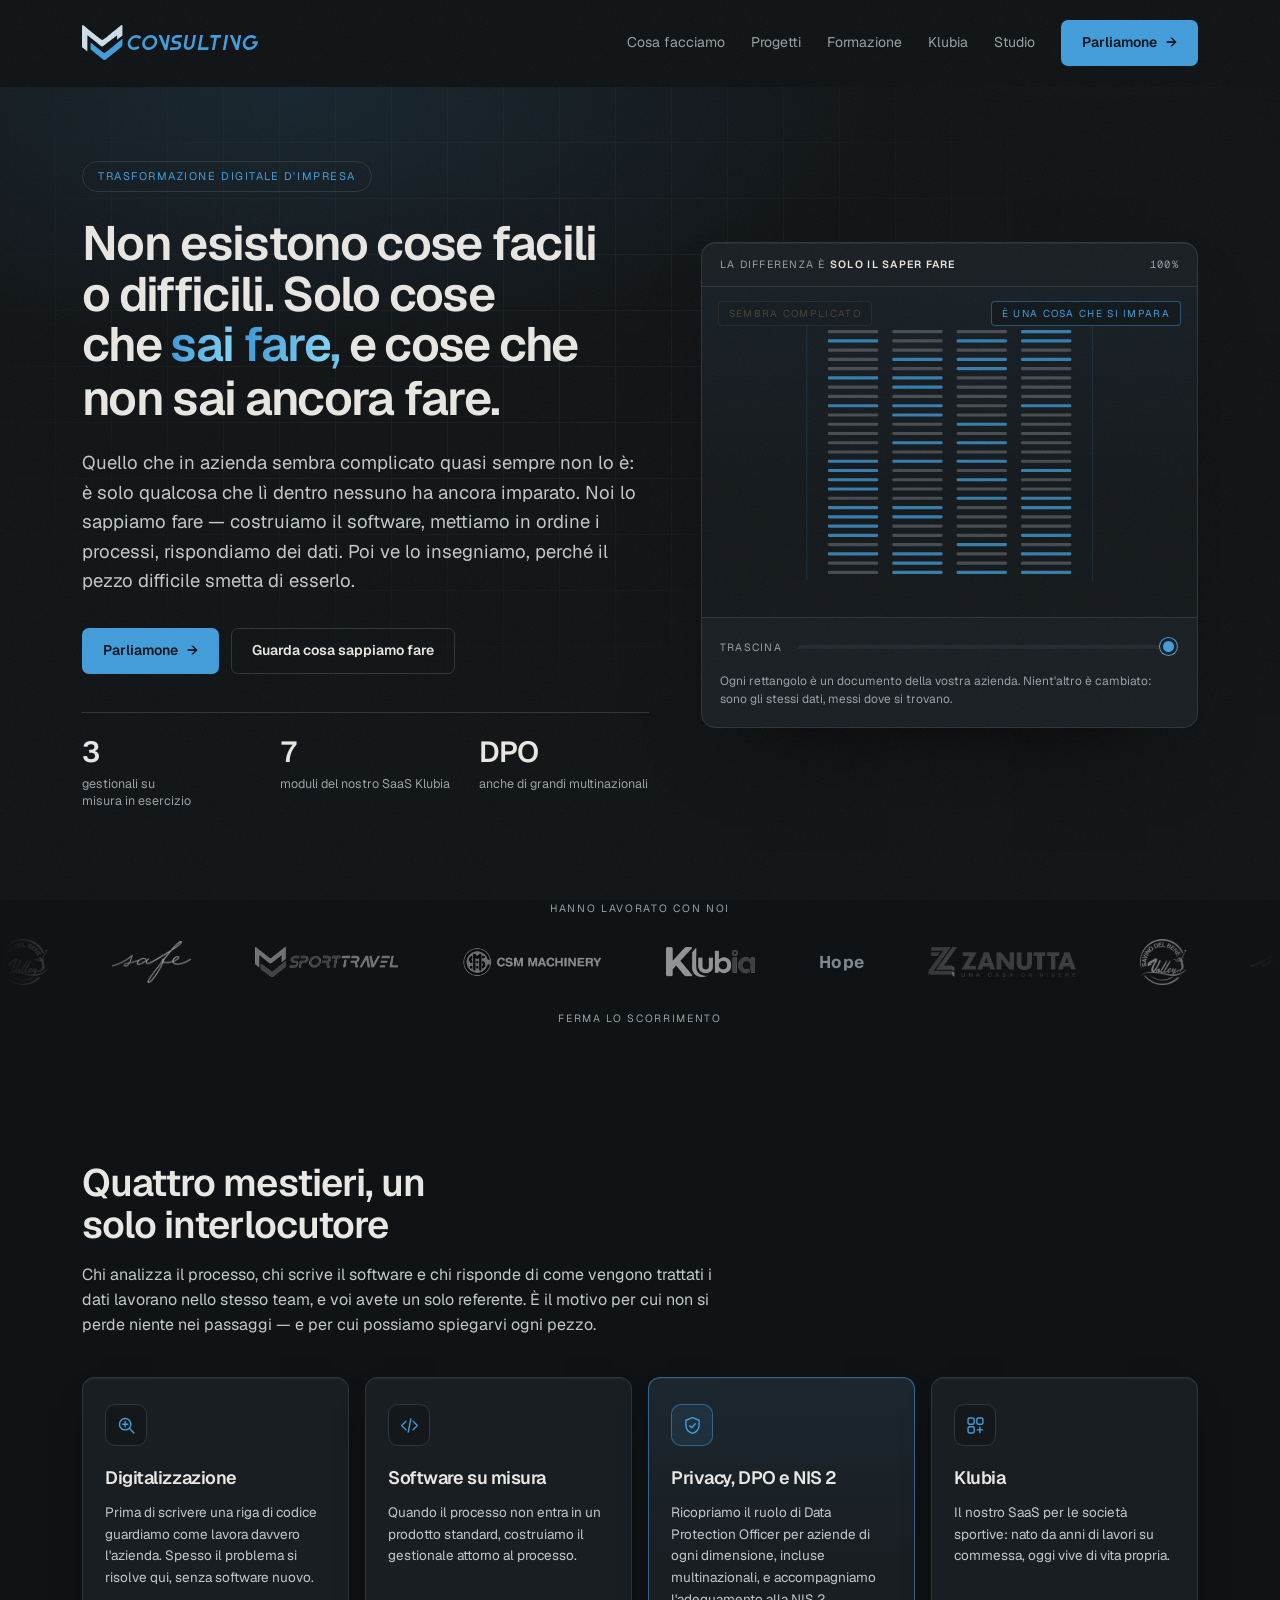
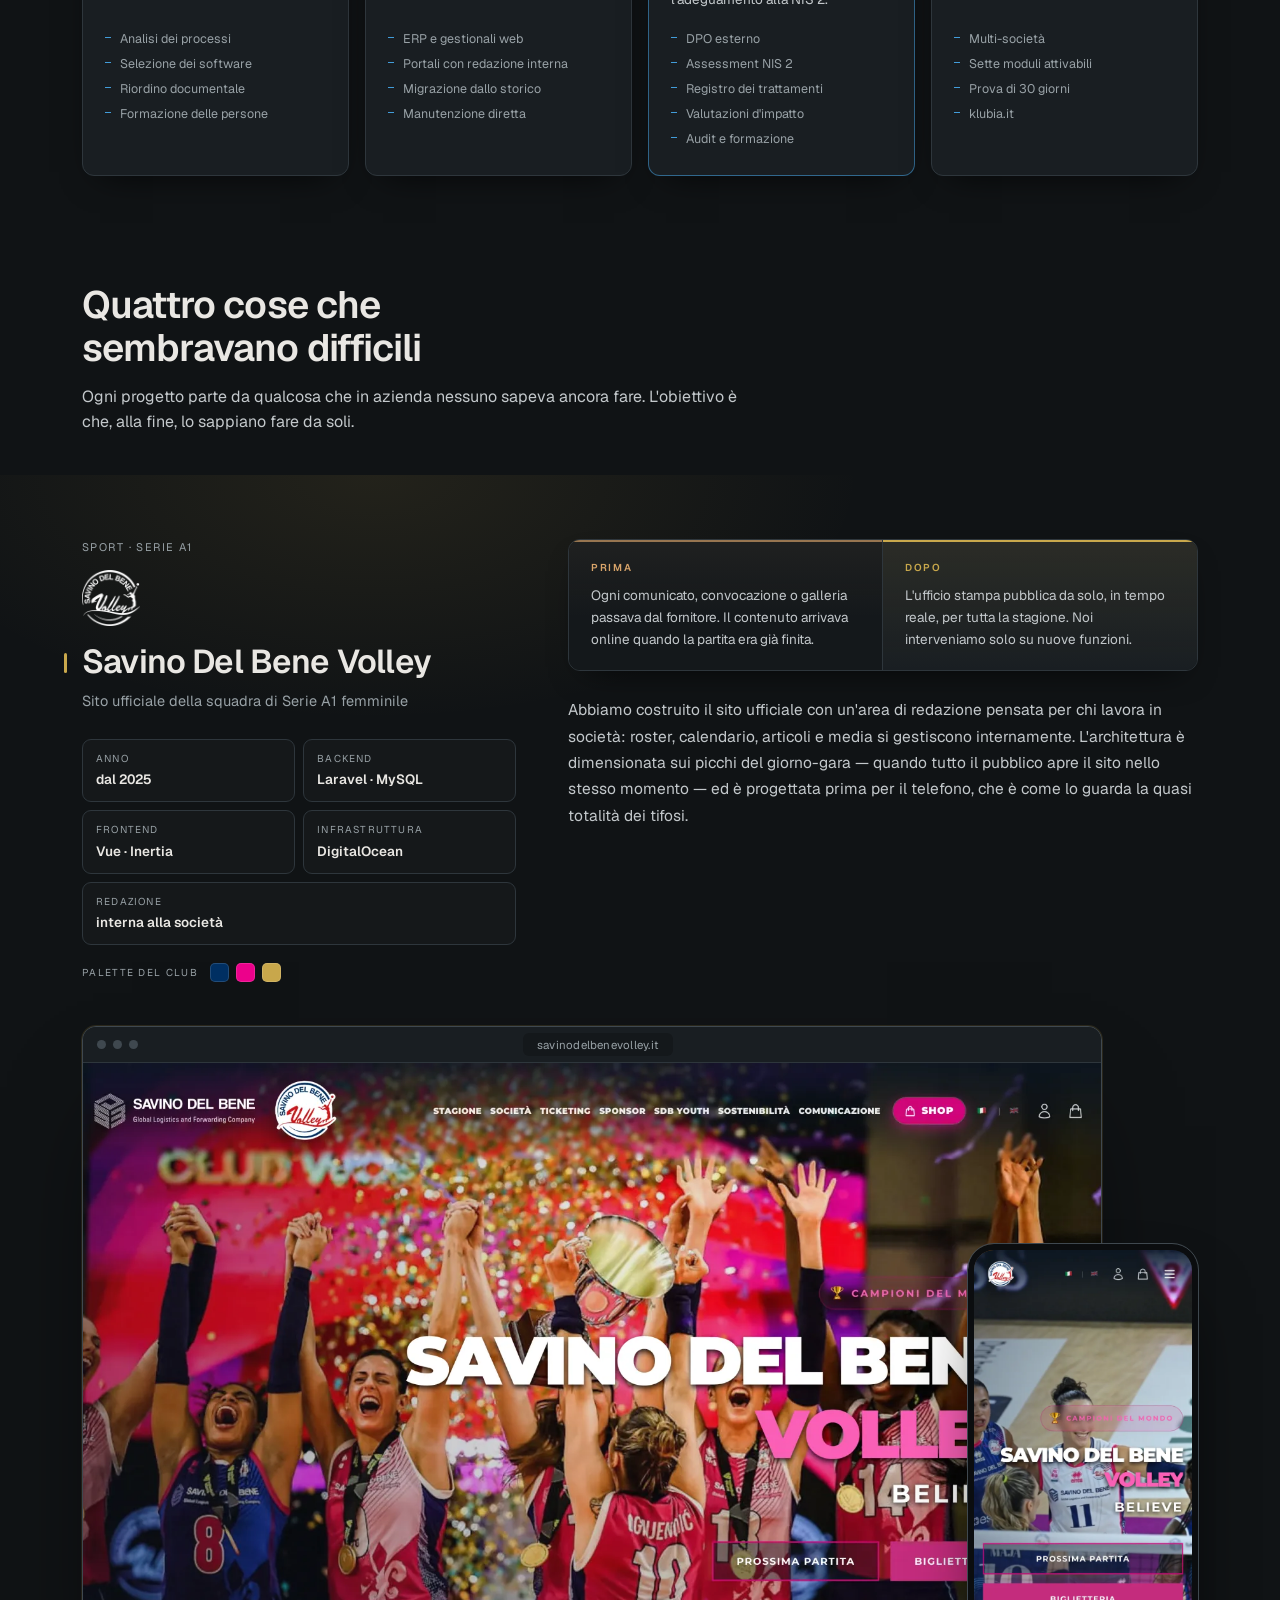
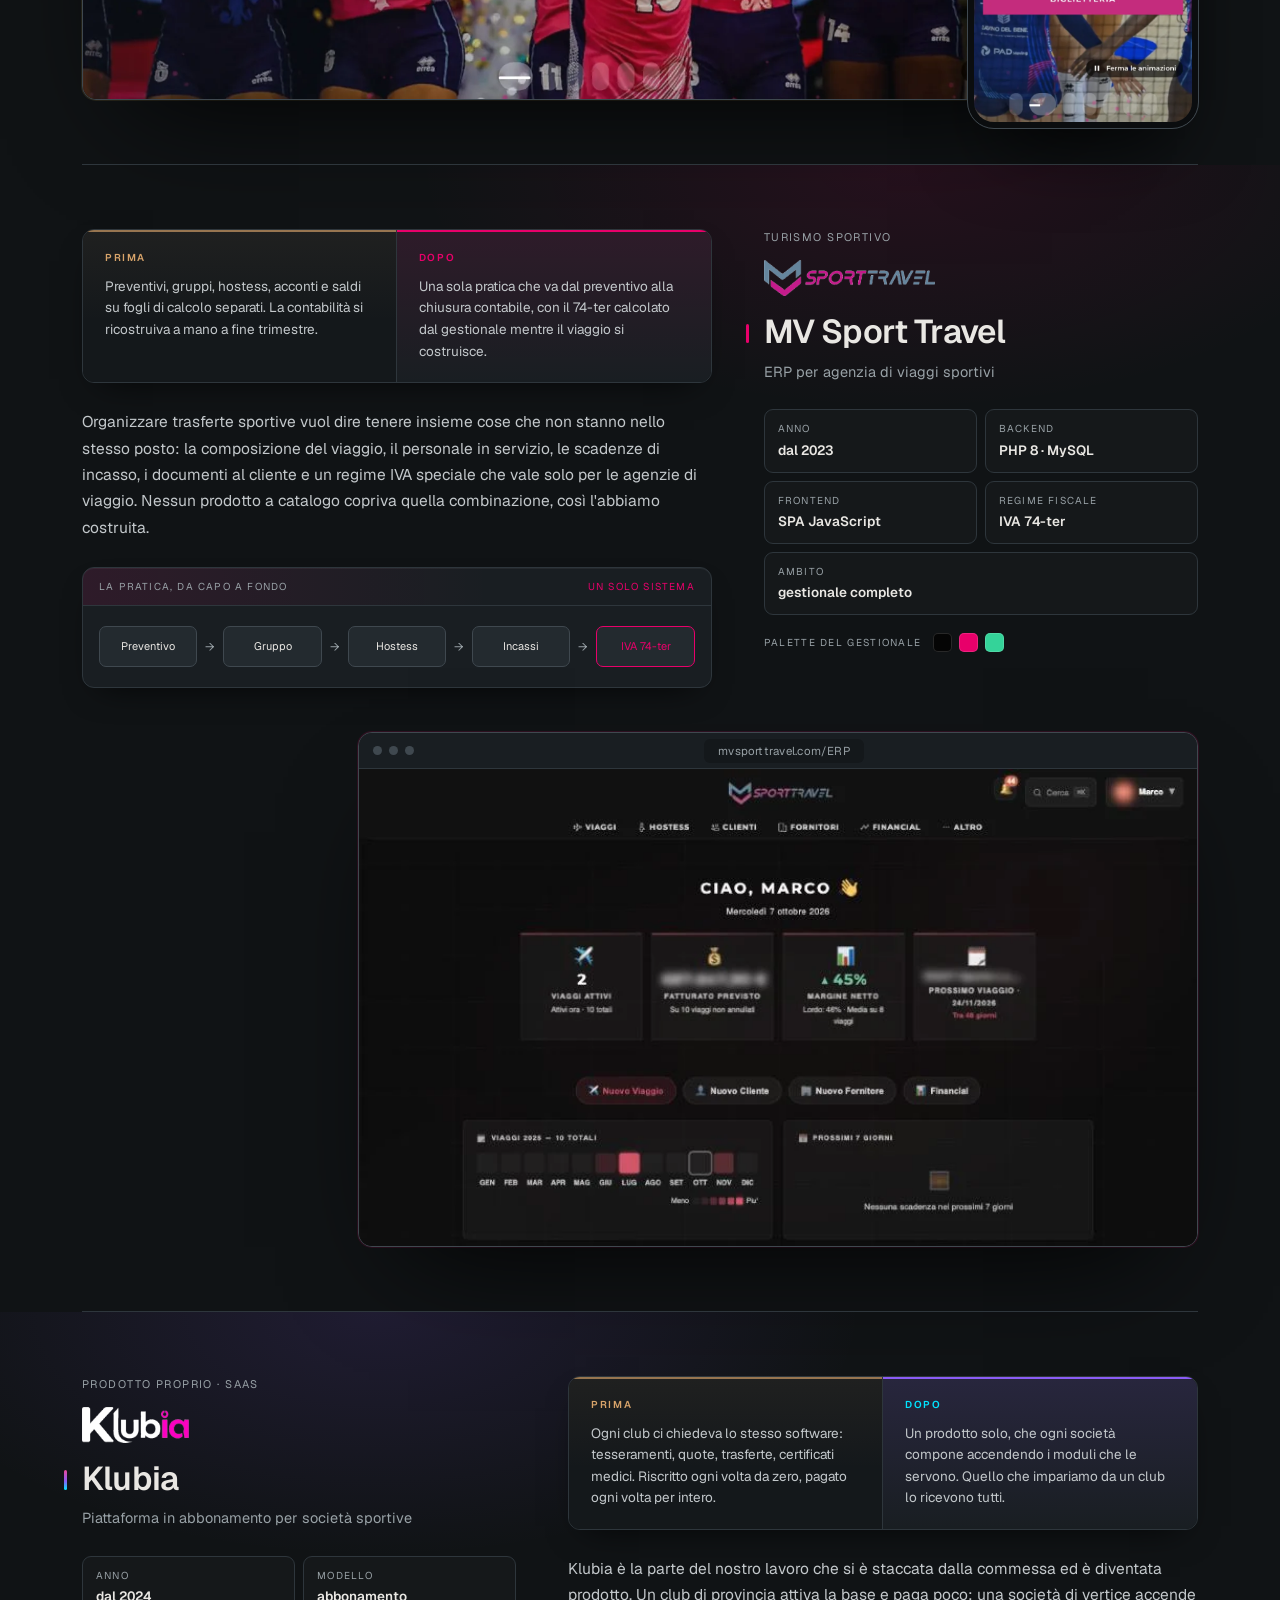
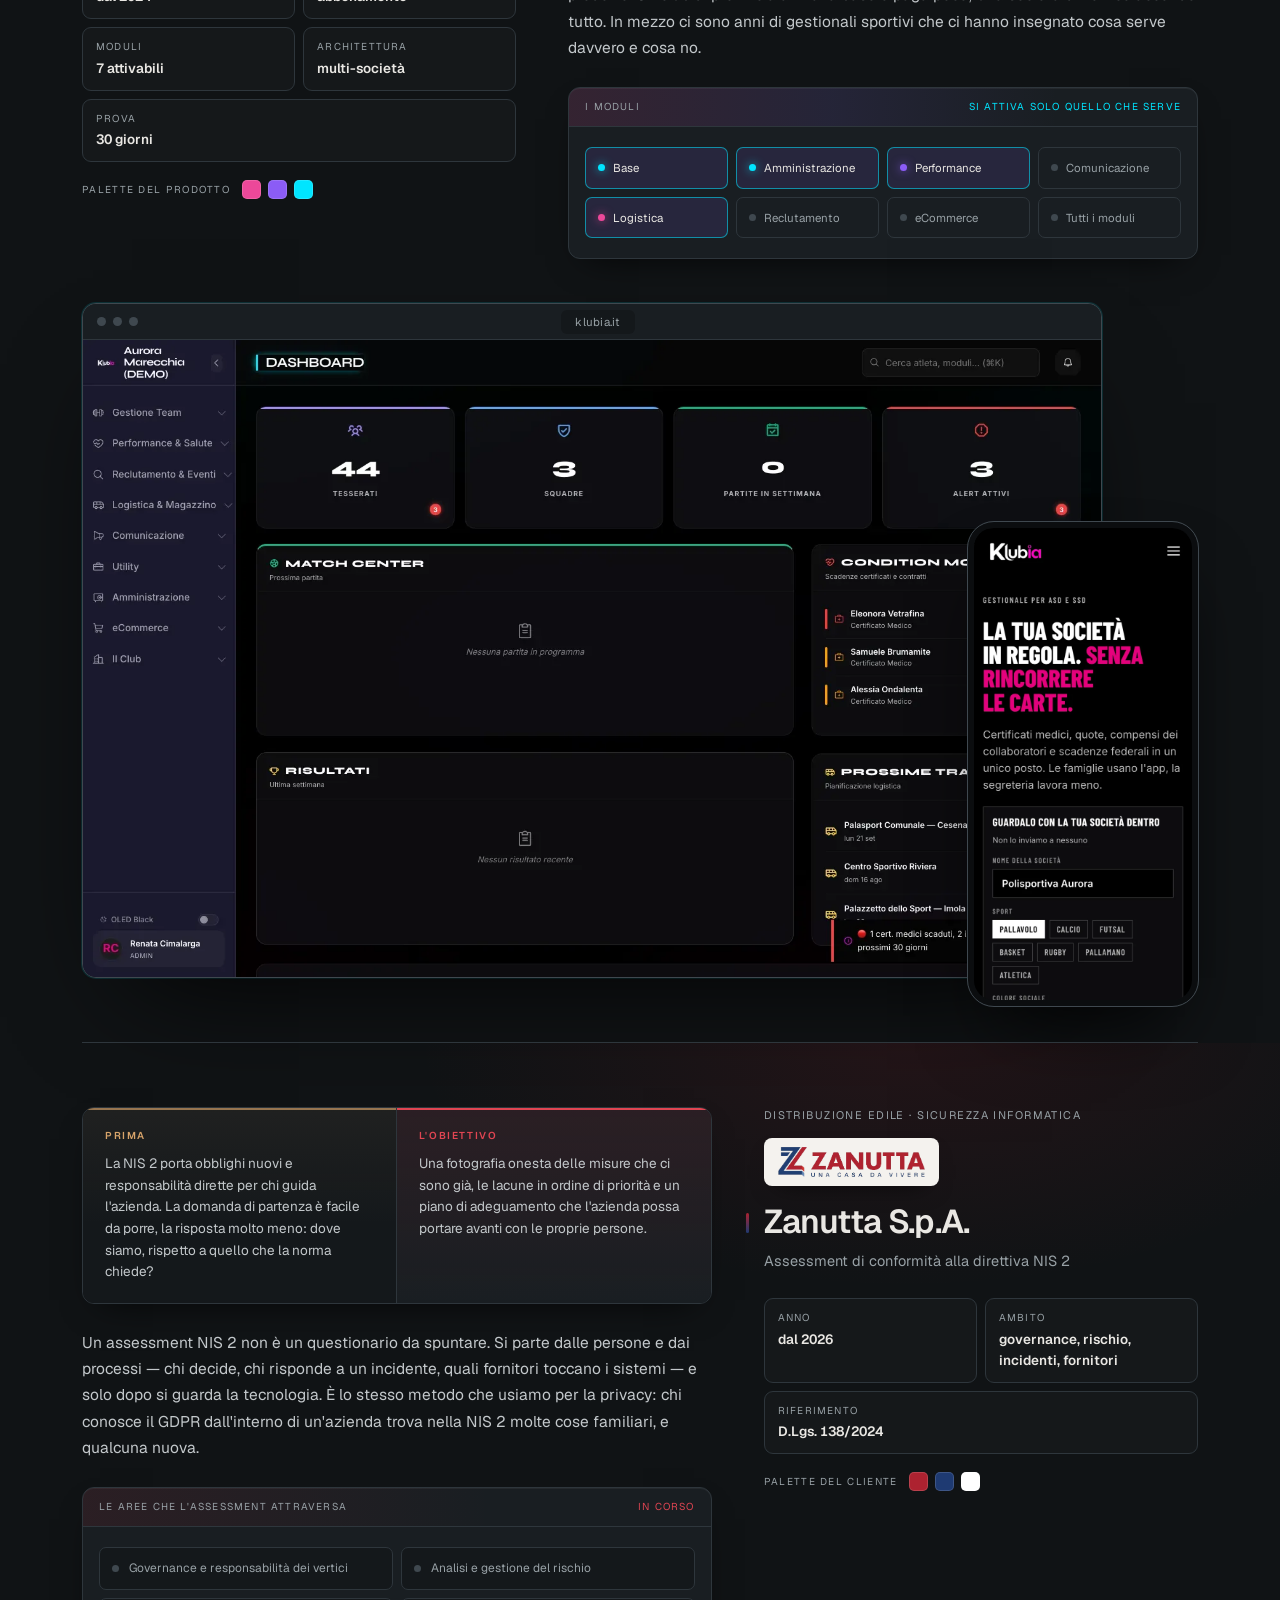
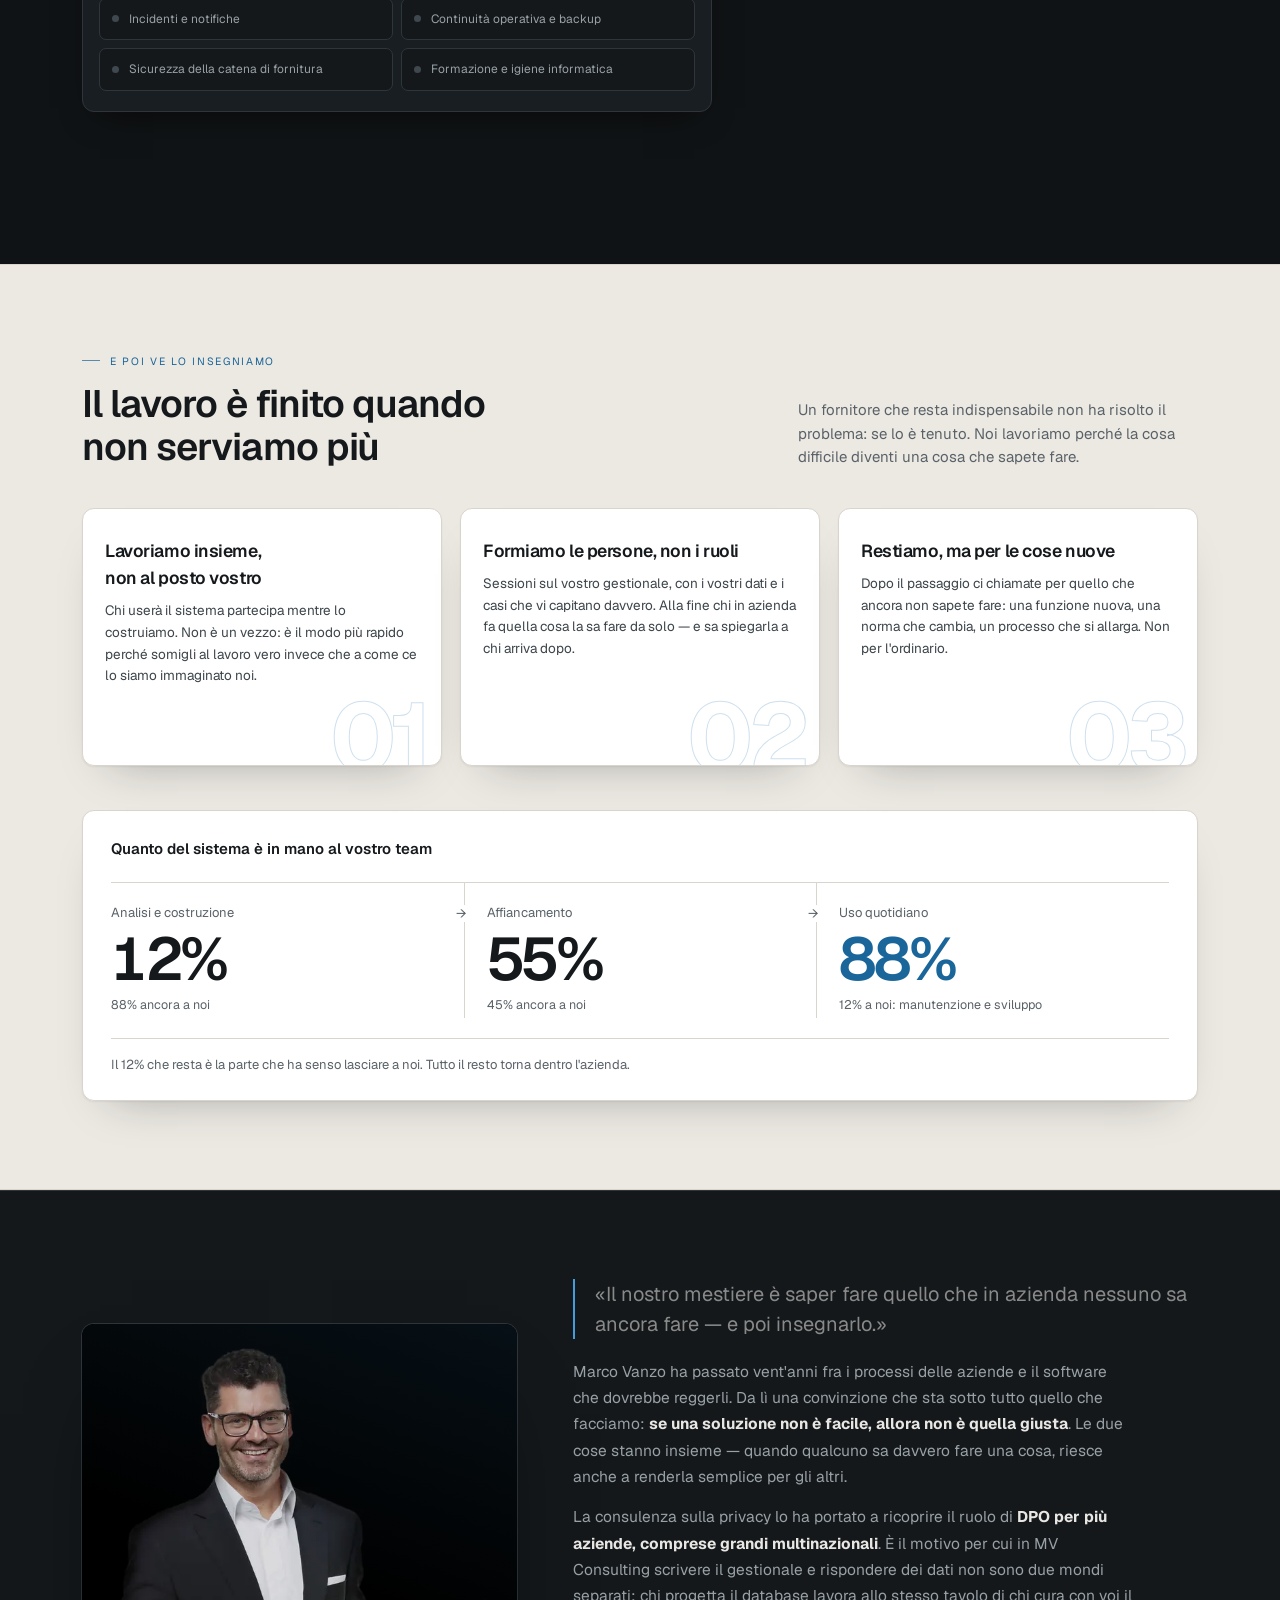
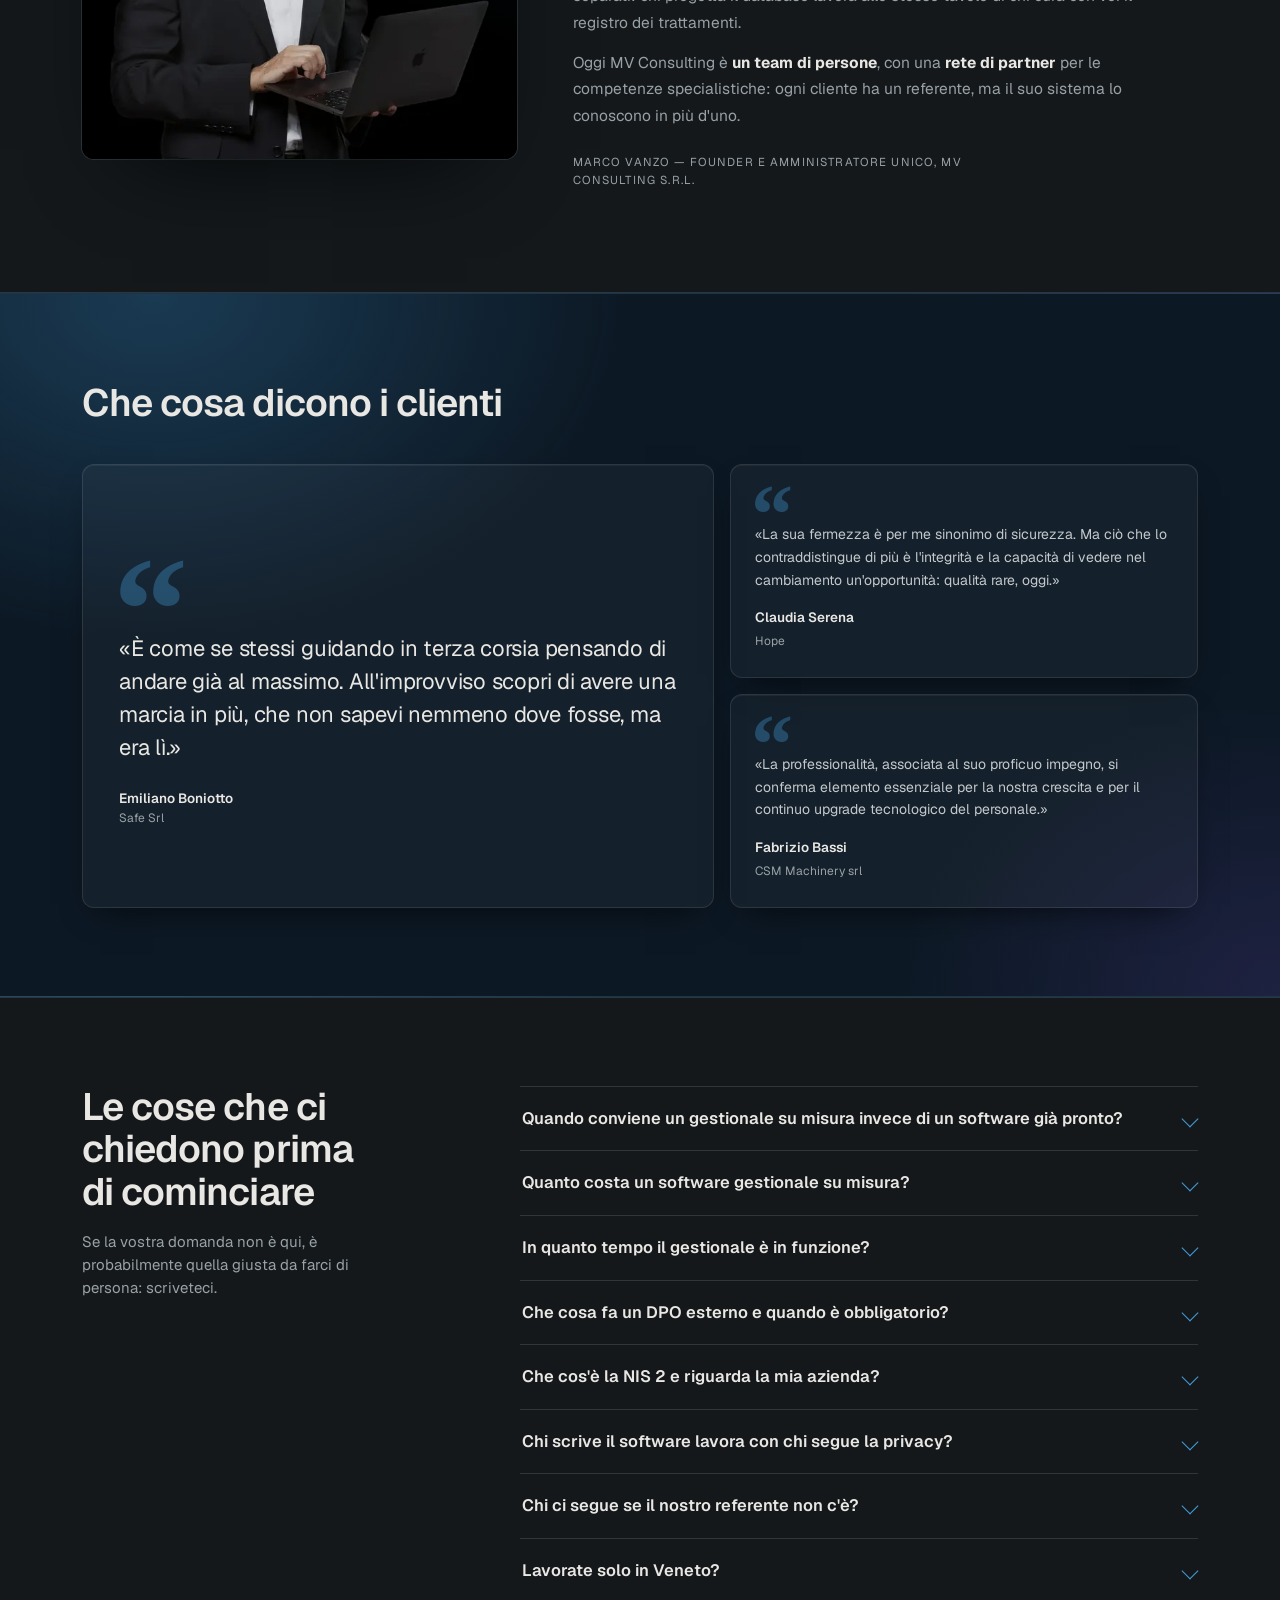
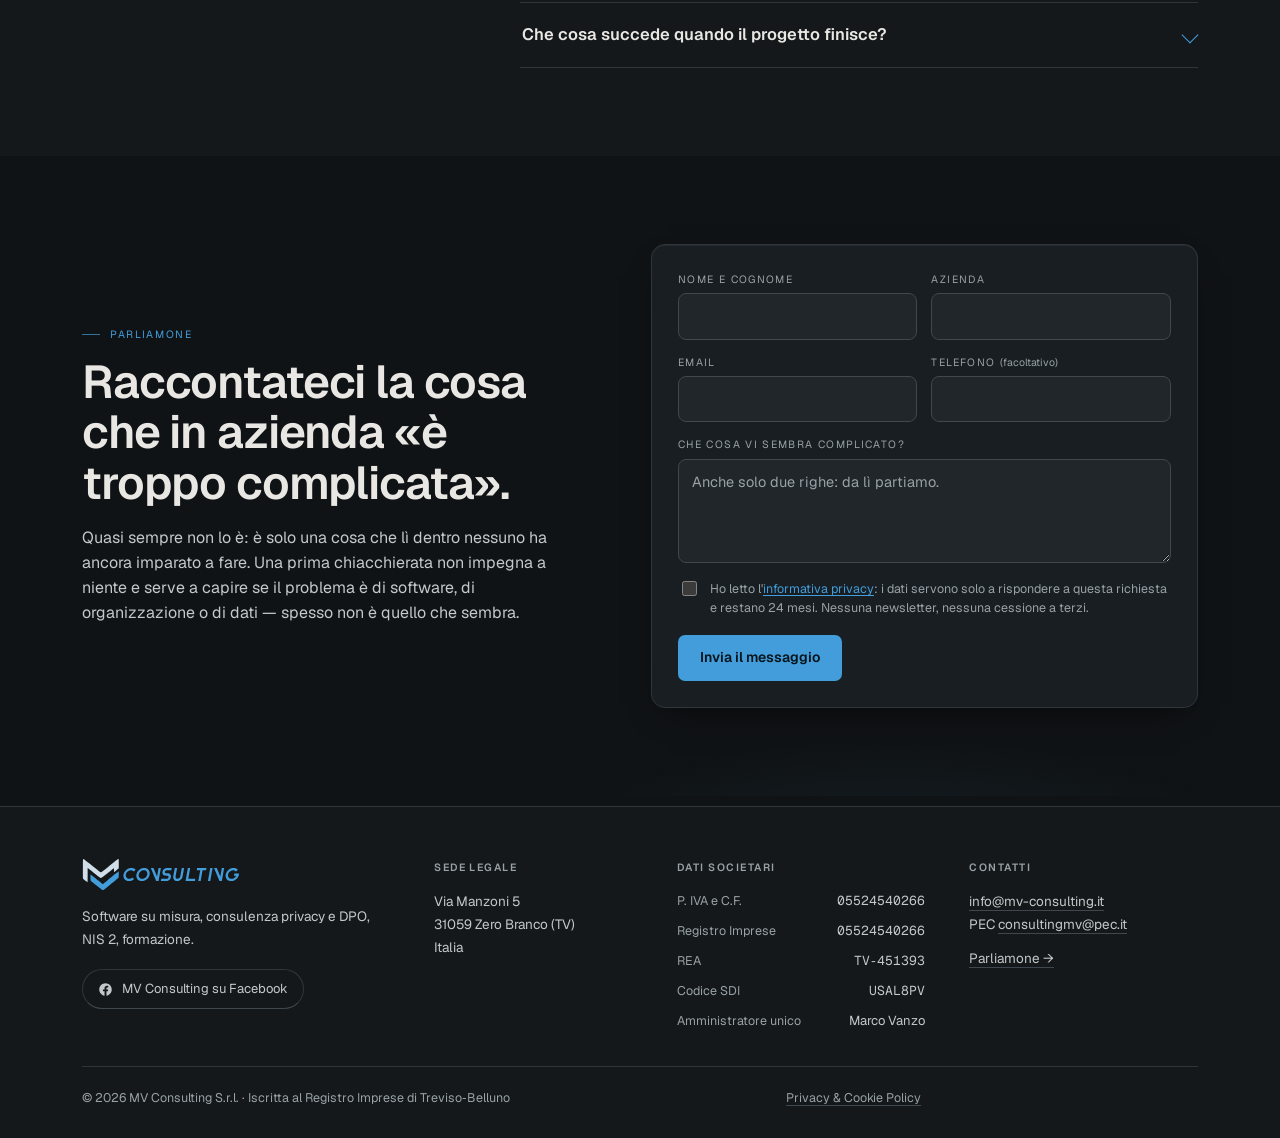
==== commit 088d0fc4: "feat: dashboard dell'erp mv sport travel nella scheda progetto, importi oscurati Co-Authored-By: Cla" ====
--- a/index.html
+++ b/index.html
@@ -527,6 +527,12 @@
             </div>
           </div>
         </div>
+        <figure class="shot solo rv">
+          <div class="shot-browser">
+            <div class="shot-bar" aria-hidden="true"><i></i><i></i><i></i><span>mvsporttravel.com/ERP</span></div>
+            <img src="/assets/img/progetti/mv-sport-travel.webp" width="800" height="455" alt="La dashboard del gestionale MV Sport Travel: viaggi attivi, margine e calendario dei viaggi, con gli importi oscurati" loading="lazy" decoding="async">
+          </div>
+        </figure>
       </article>
 
       <!-- 03 -->
--- a/assets/css/style.css
+++ b/assets/css/style.css
@@ -1108,3 +1108,7 @@
 /* marchio in corsivo, quasi due volte più largo che alto: a 30 px sparirebbe */
 .marquee-set img.md{height:42px;}
 @media (max-width:820px){.marquee-set img.md{height:34px;}}
+/* scatto senza versione telefono e più piccolo all'origine (800 px): cornice
+   più stretta, così non viene ingrandito e resta nitido */
+.shot.solo{max-width:840px; padding-right:0;}
+.case:nth-of-type(even) .shot.solo{margin-left:auto;}
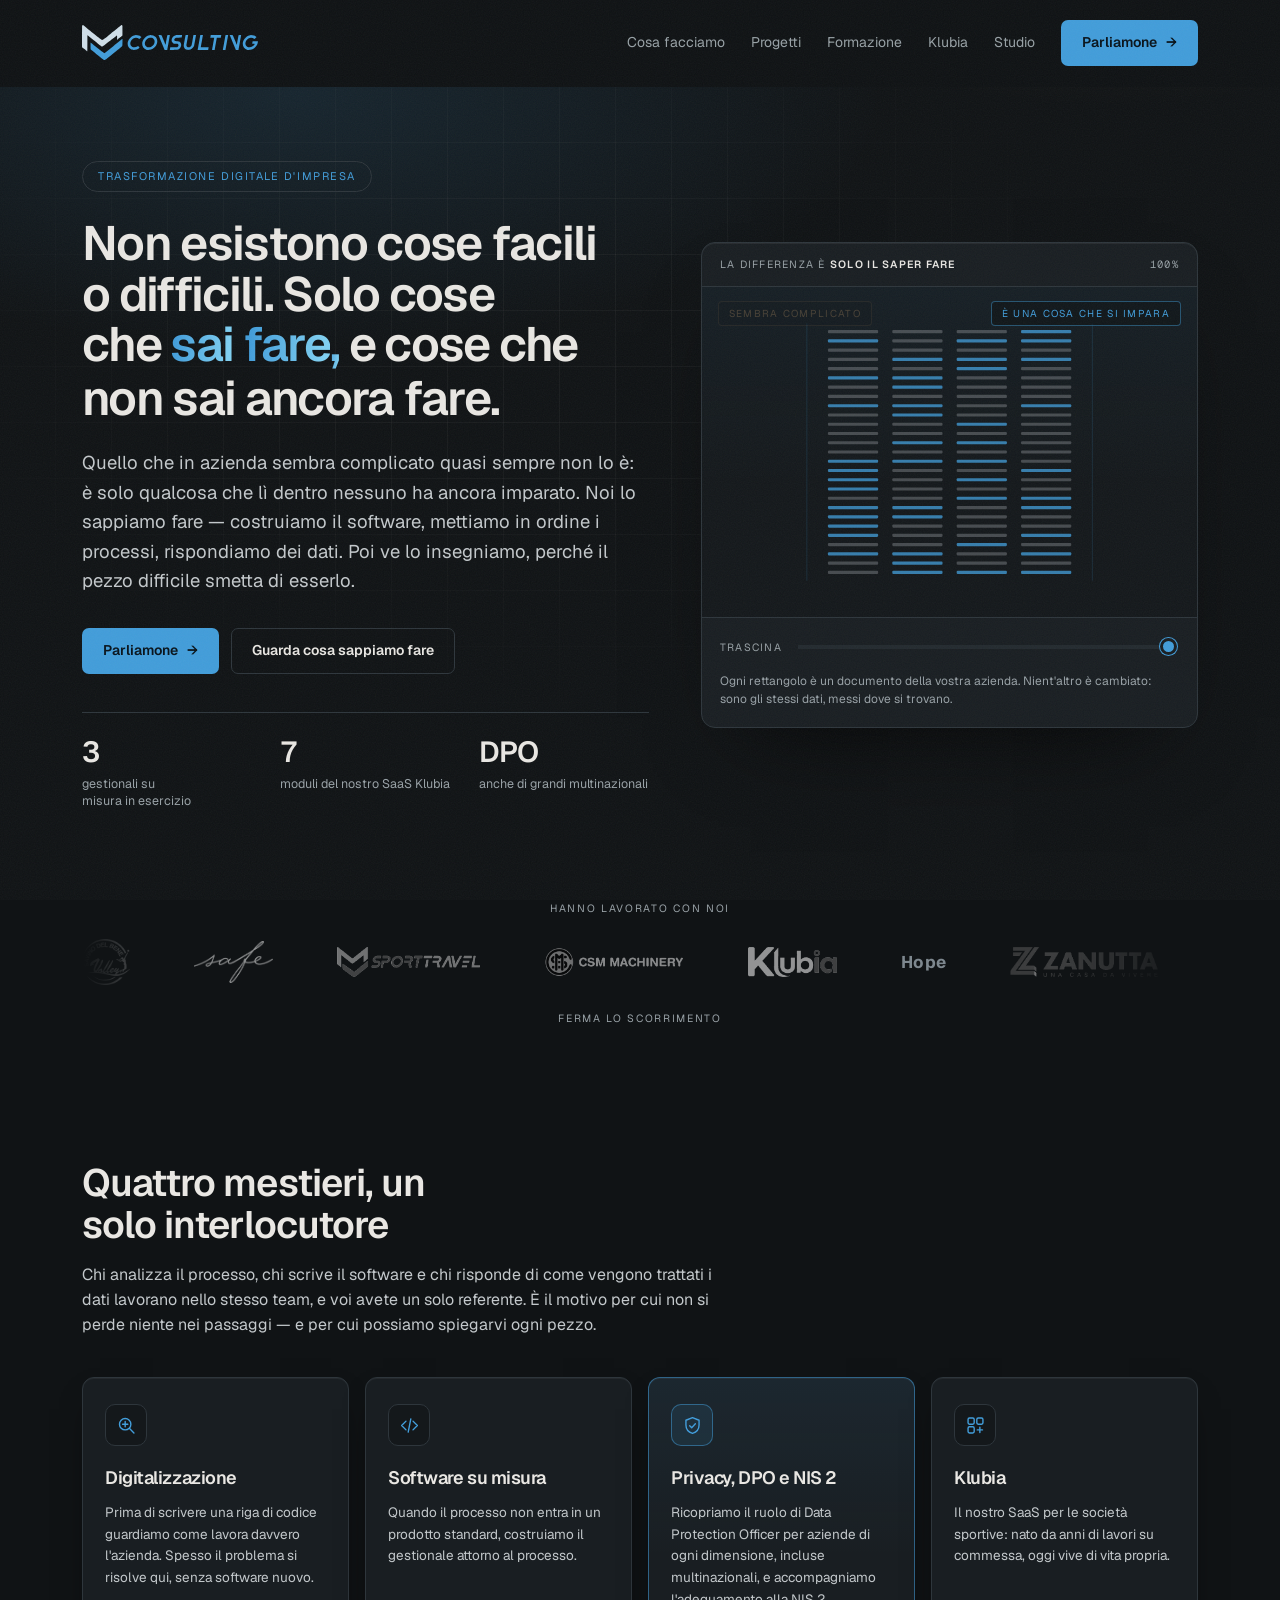
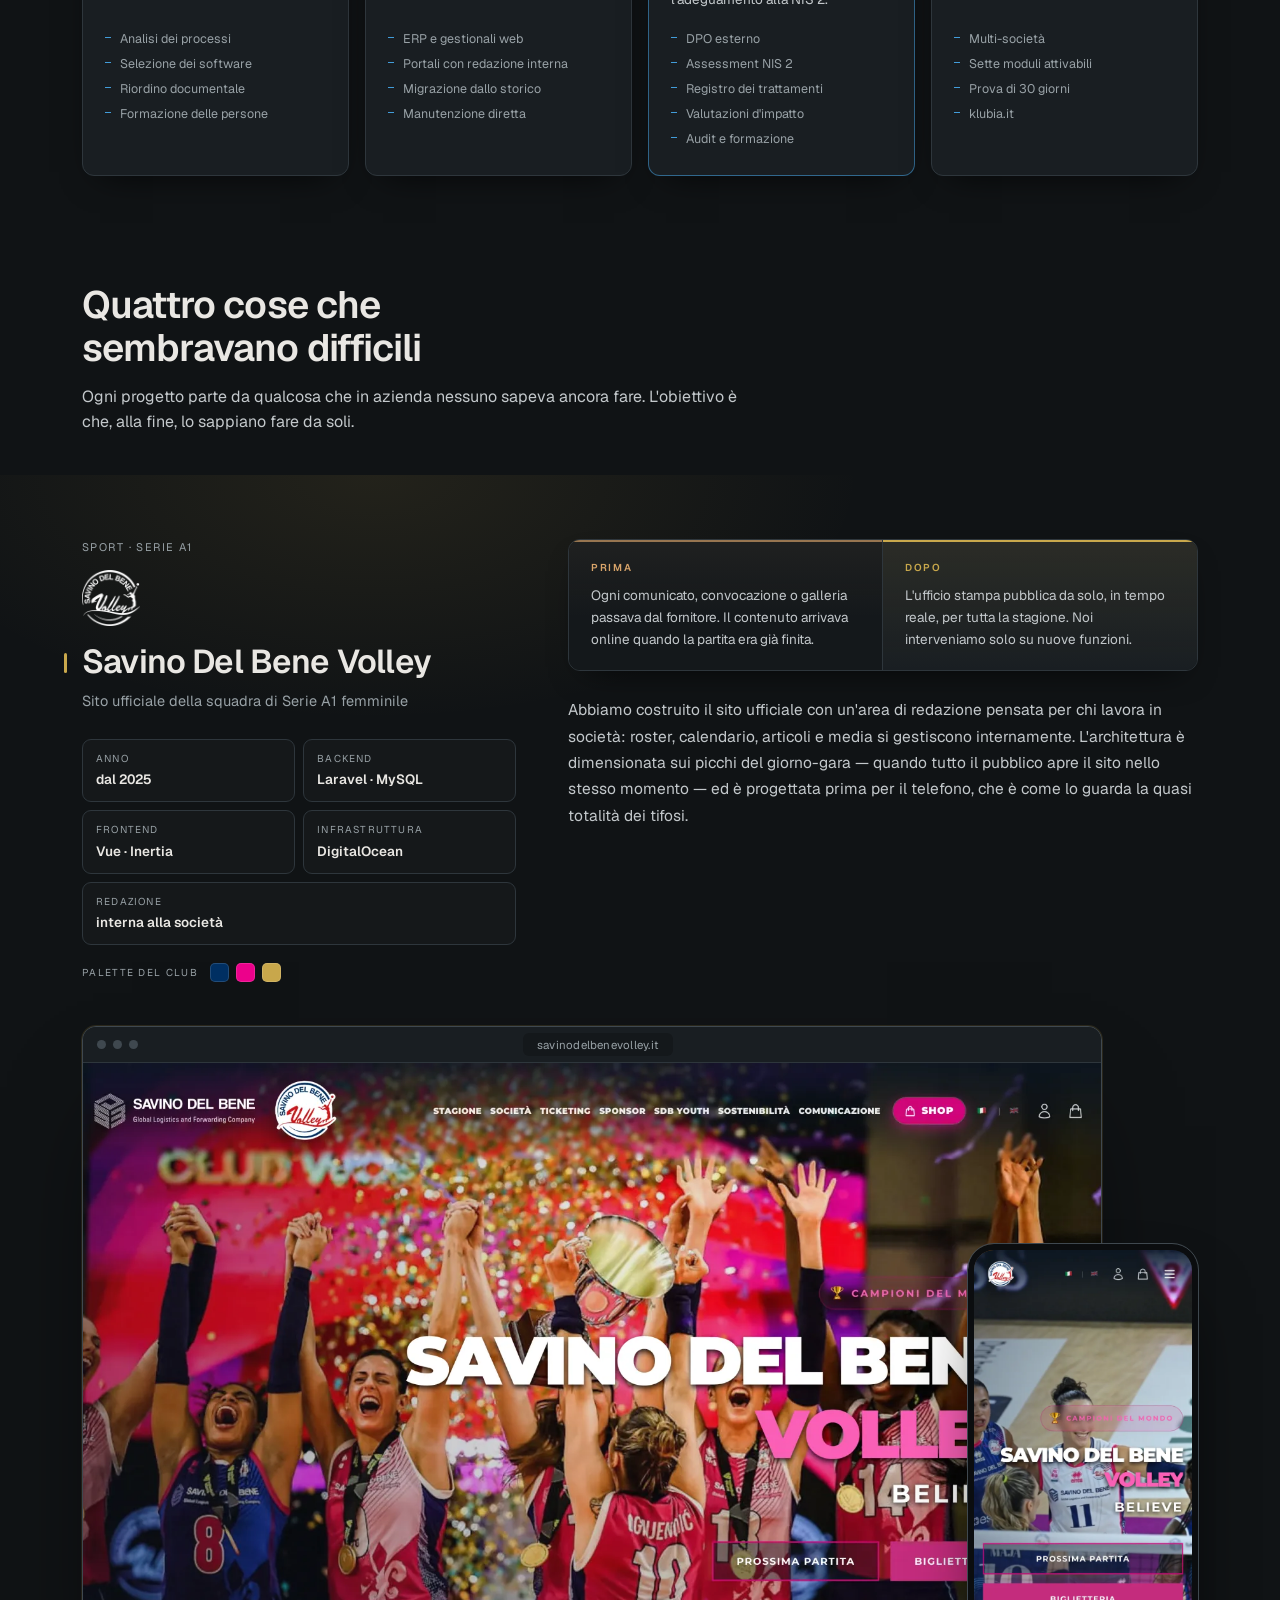
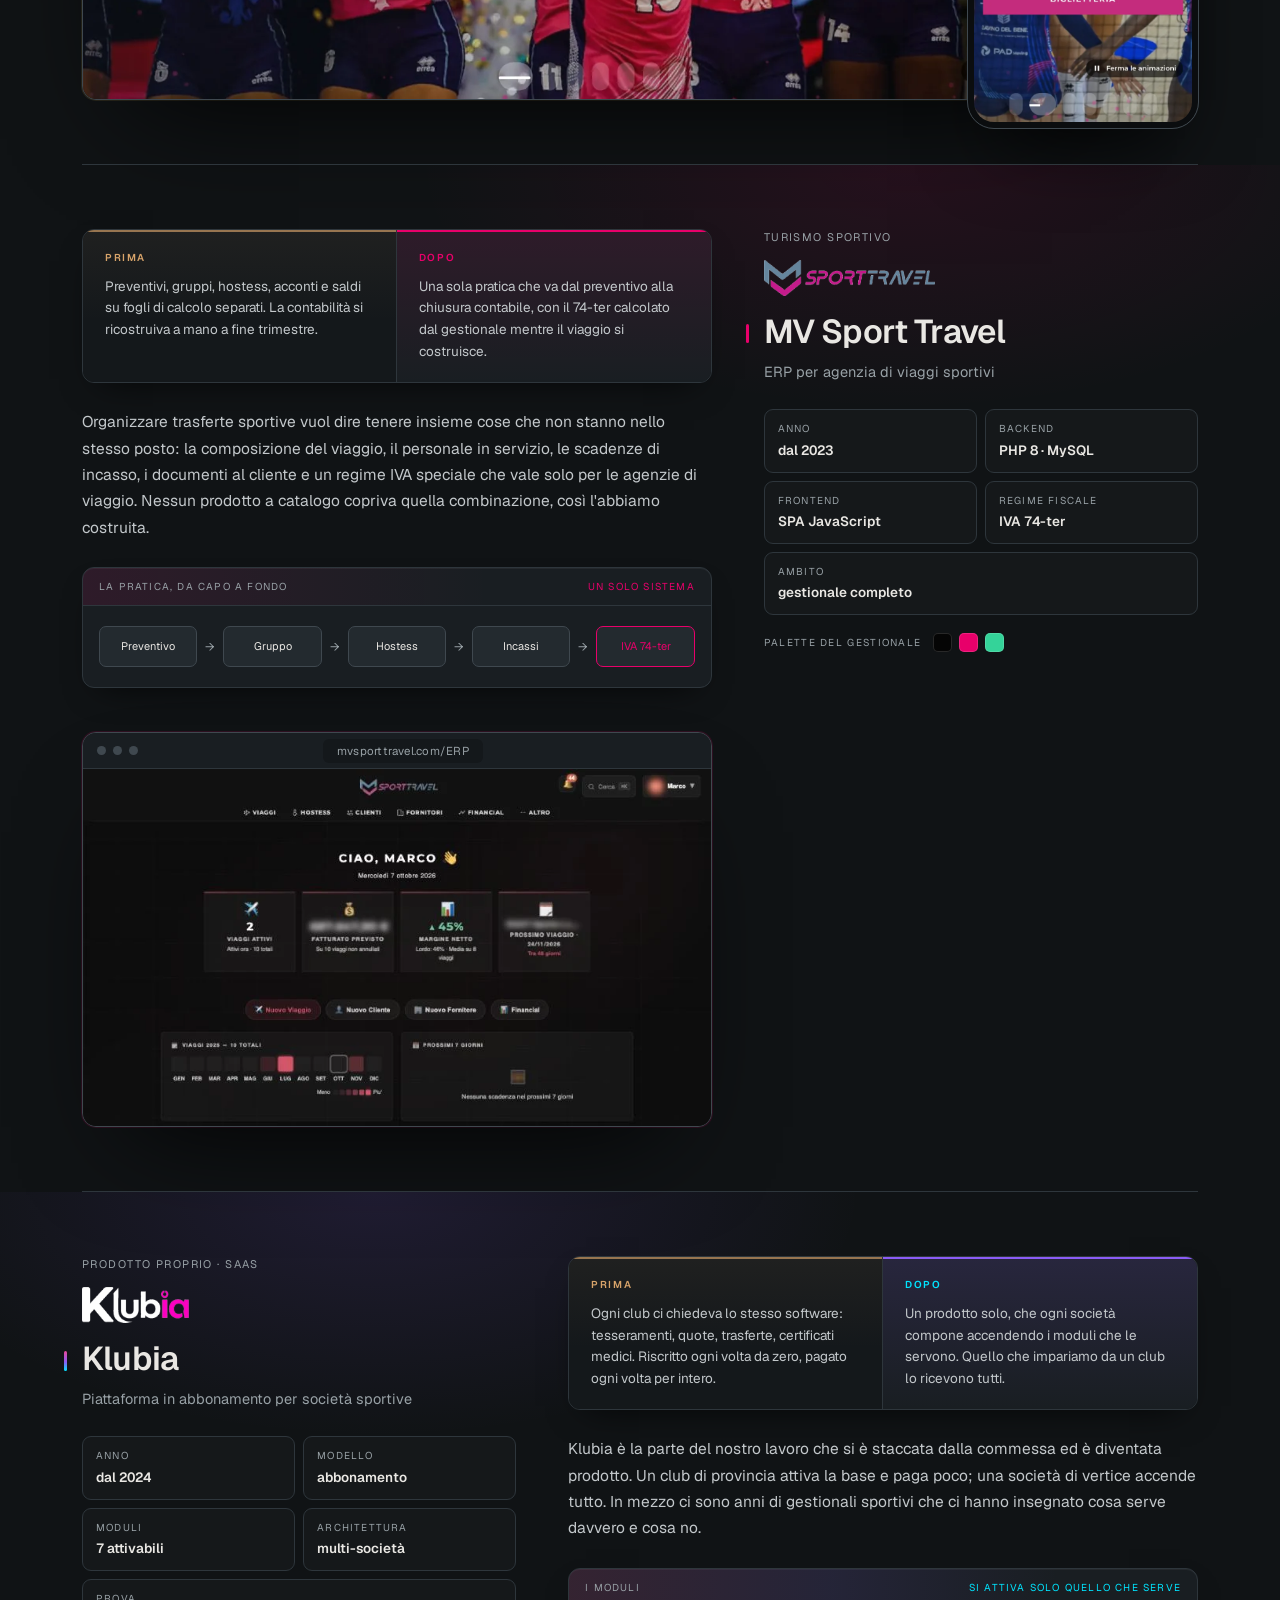
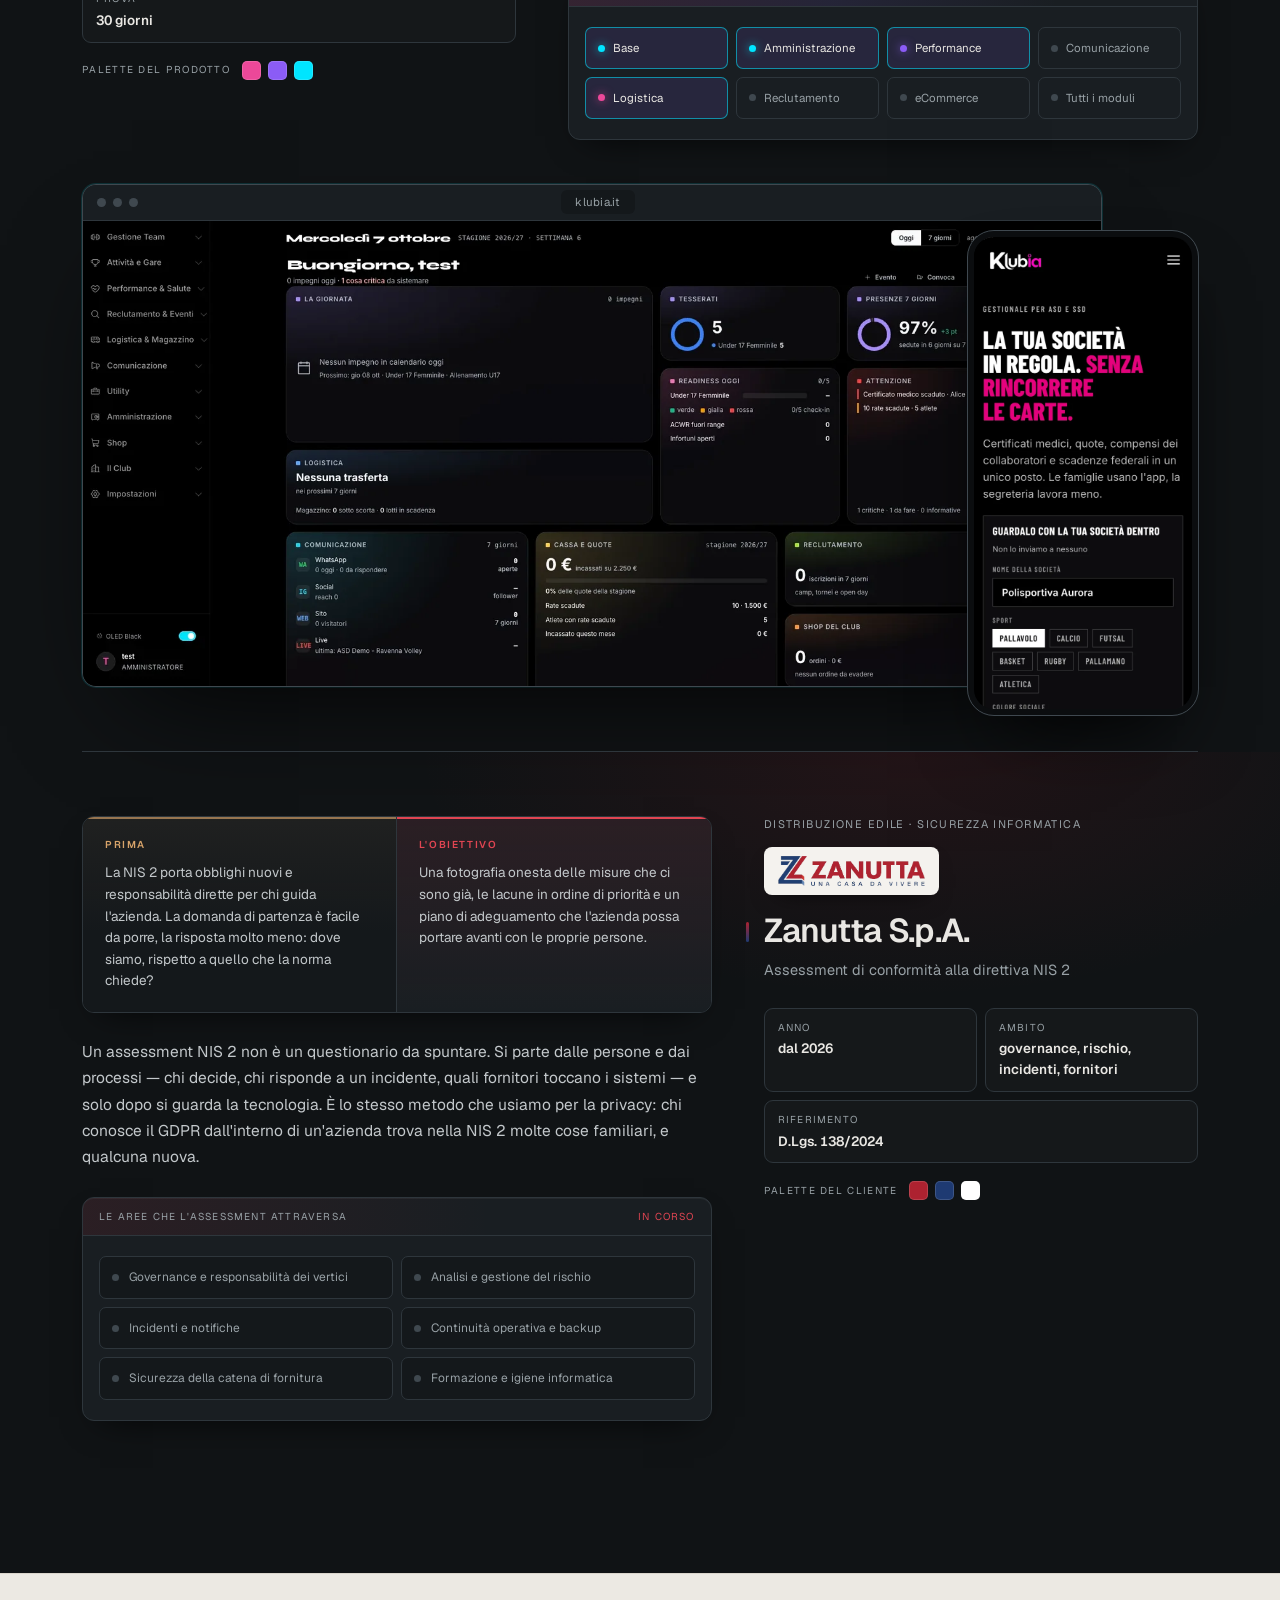
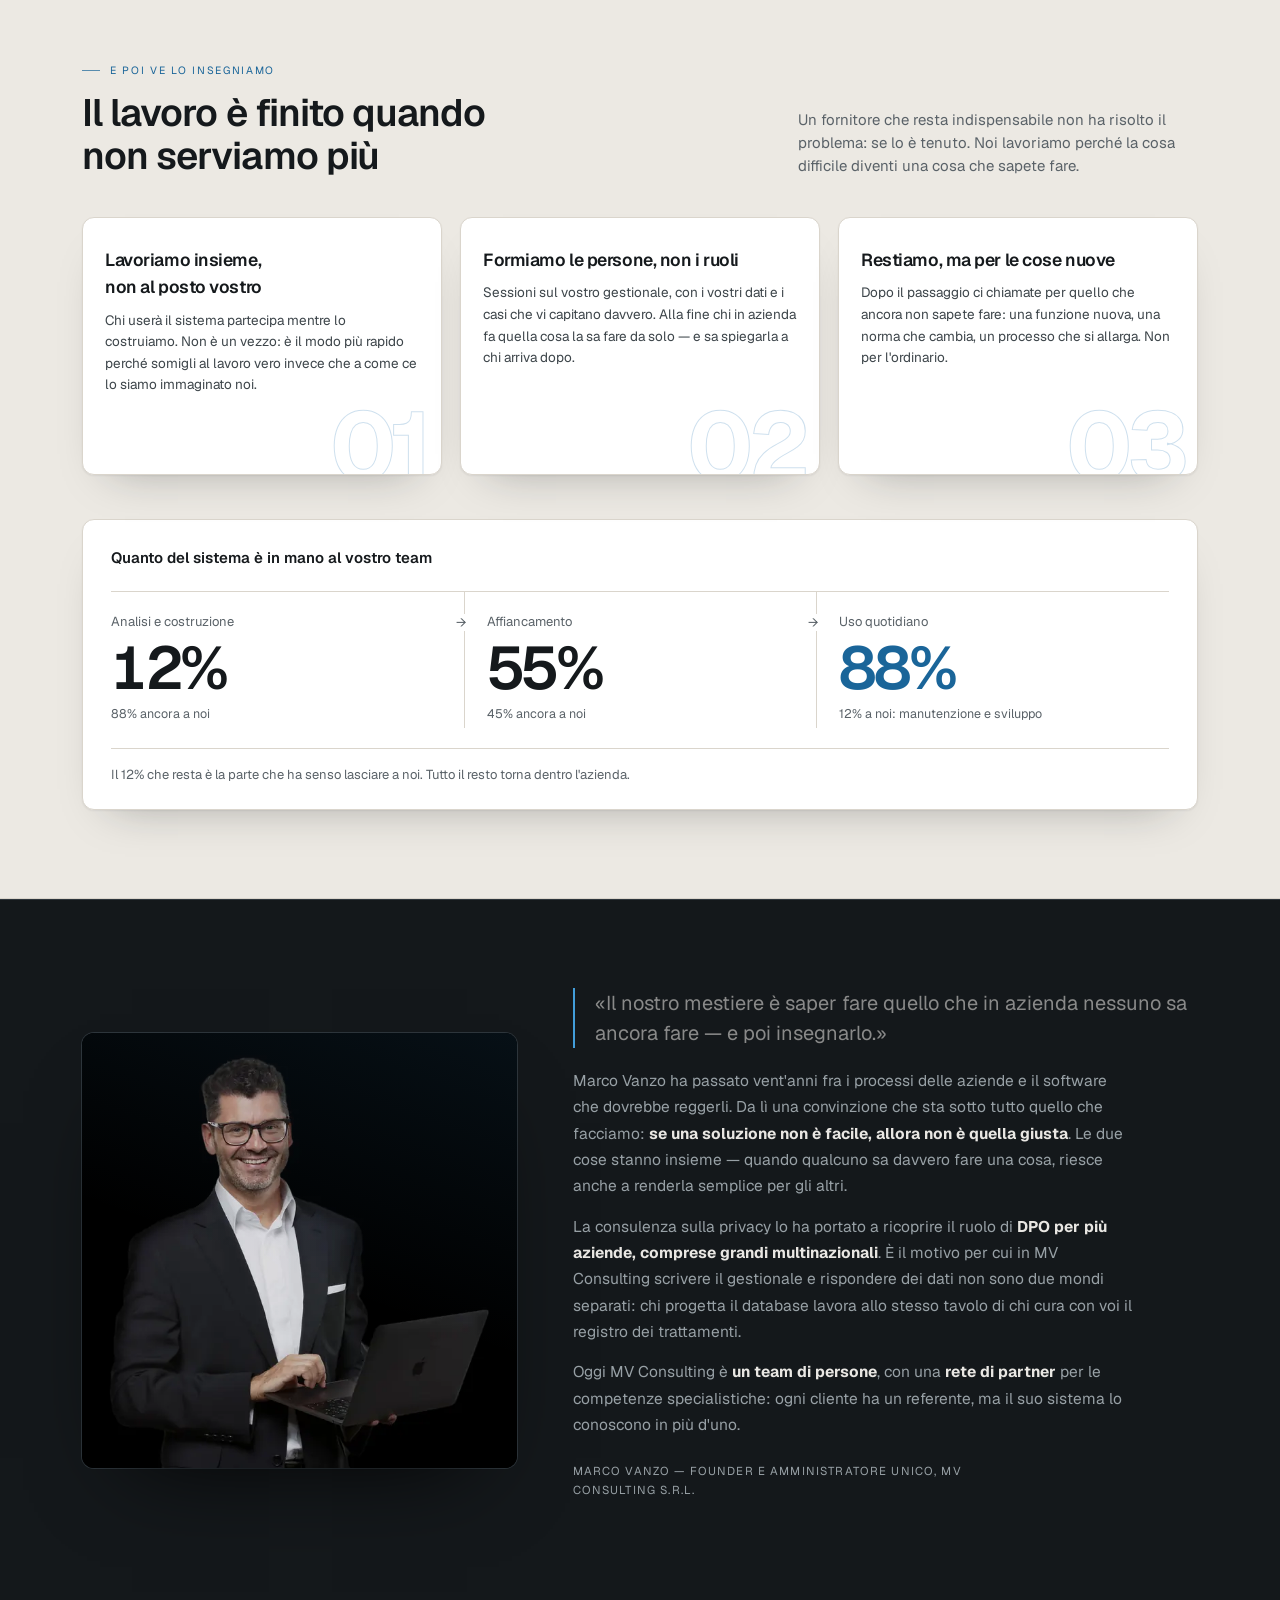
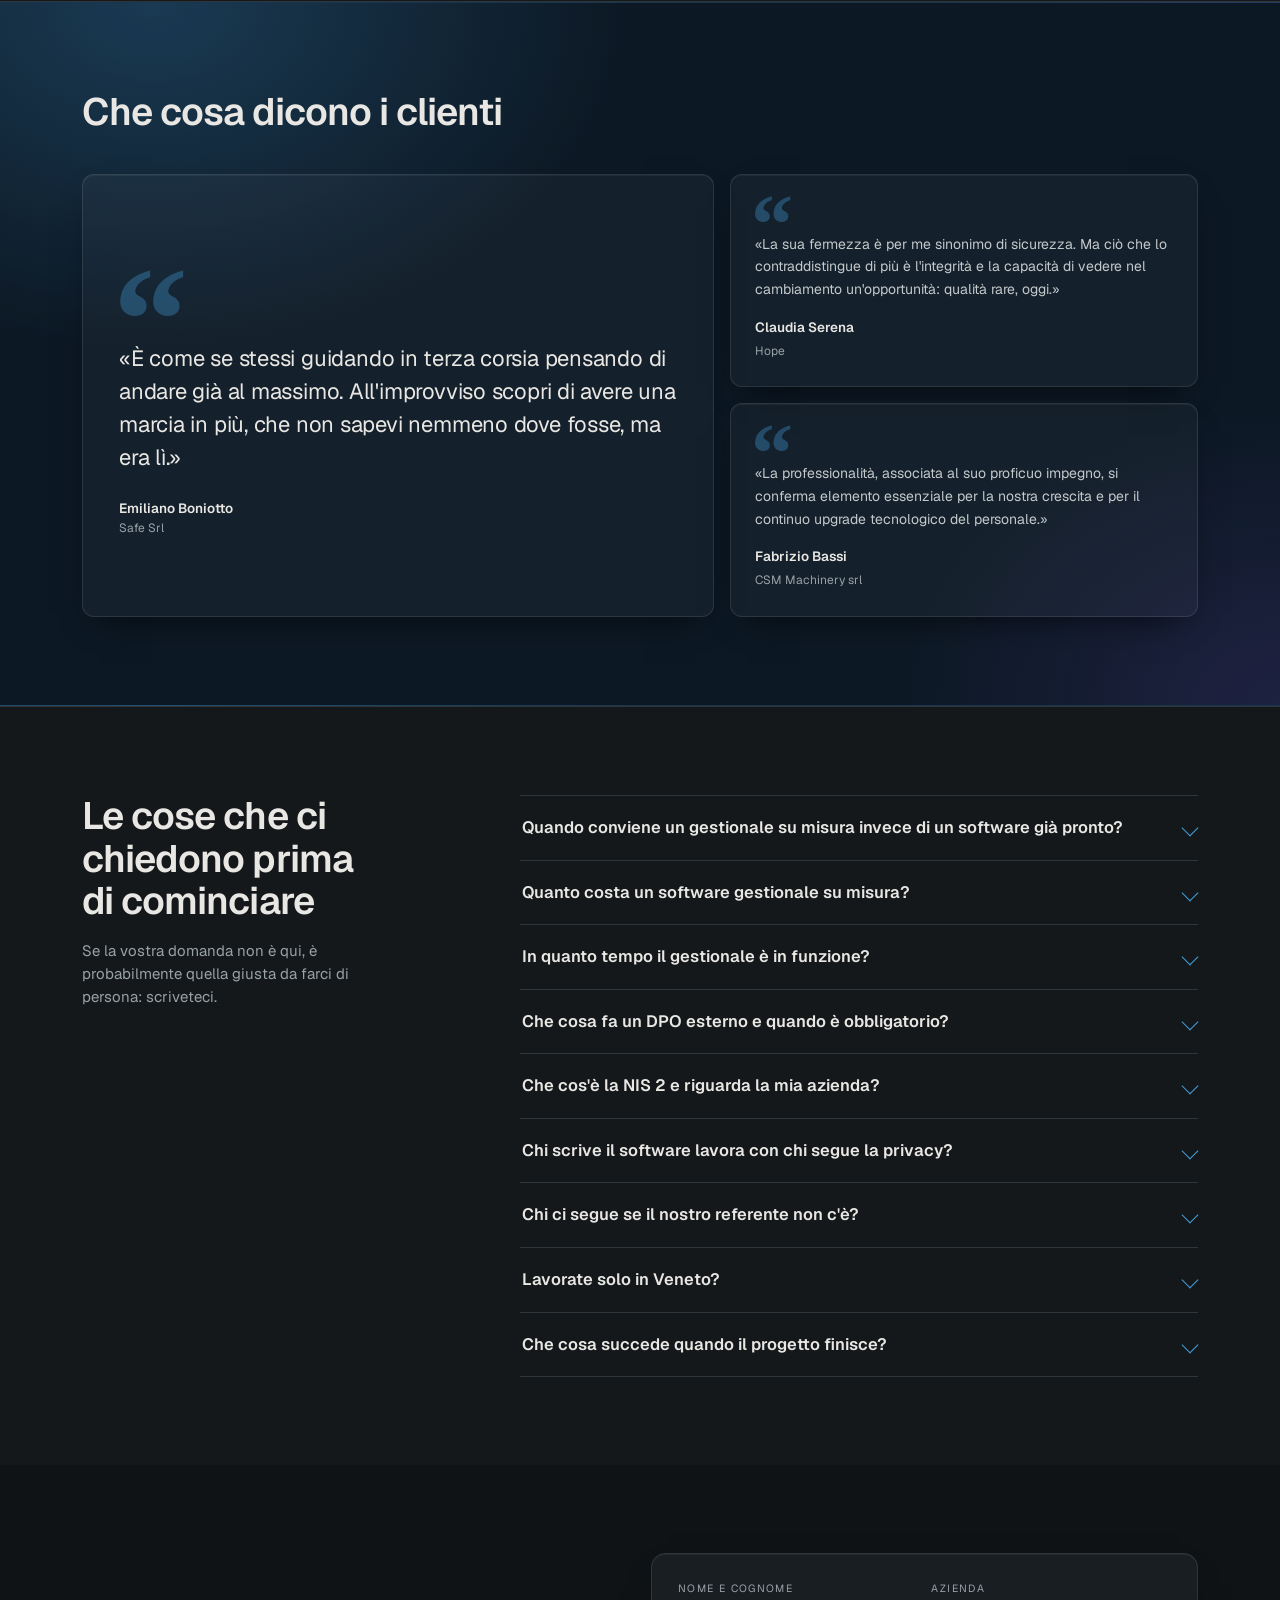
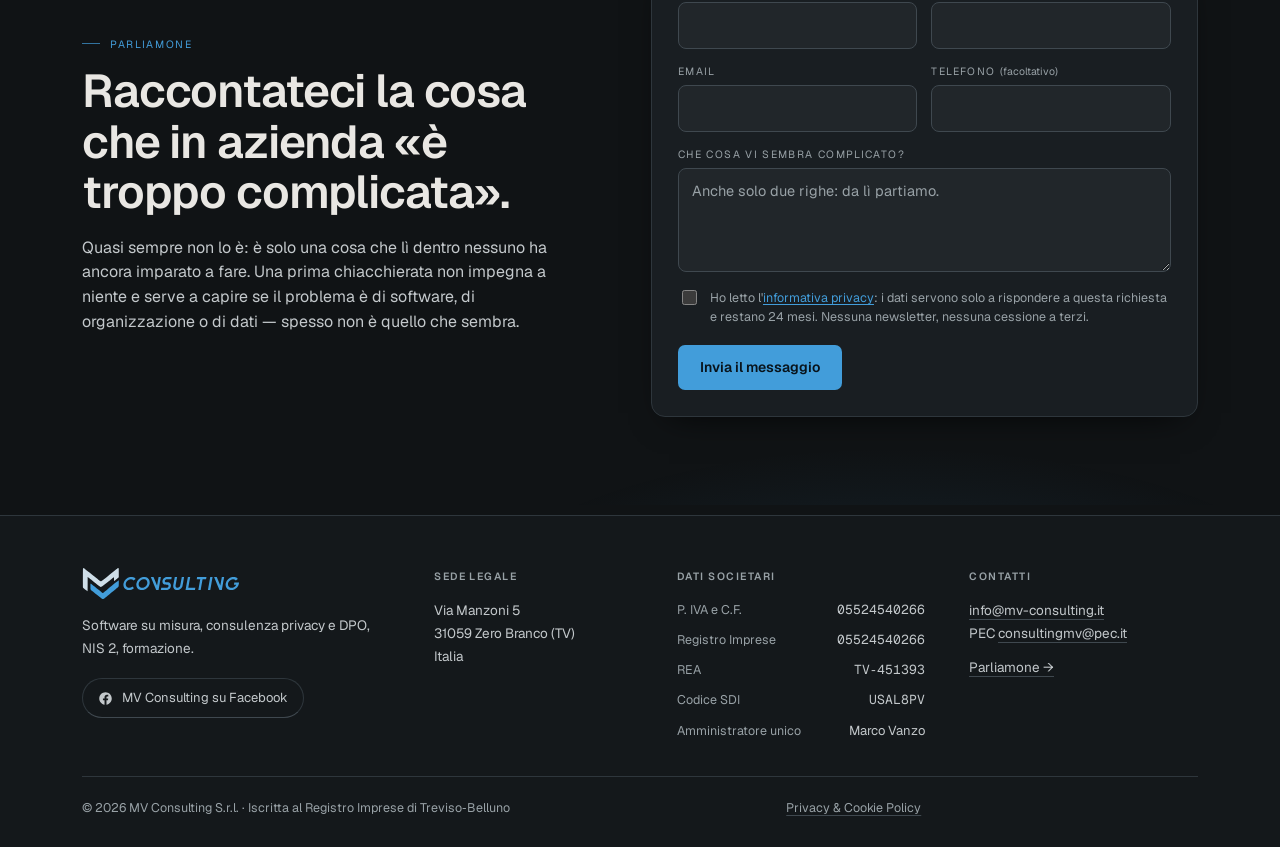
==== commit 293493d5: "fix: dashboard di klubia aggiornata alla versione attuale Co-Authored-By: Claude Opus 5.5 <noreply@a" ====
--- a/index.html
+++ b/index.html
@@ -581,7 +581,7 @@
         <figure class="shot rv">
           <div class="shot-browser">
             <div class="shot-bar" aria-hidden="true"><i></i><i></i><i></i><span>klubia.it</span></div>
-            <img src="/assets/img/progetti/klubia-app.webp" width="1600" height="1000" alt="La dashboard di Klubia su un club dimostrativo: tesserati, scadenze dei certificati e trasferte" loading="lazy" decoding="async">
+            <img src="/assets/img/progetti/klubia-app.webp" width="1600" height="731" alt="La dashboard di Klubia su un club dimostrativo: la giornata, tesserati, presenze, cassa e quote, comunicazione" loading="lazy" decoding="async">
           </div>
           <img class="shot-phone" src="/assets/img/progetti/klubia-tel.webp" width="600" height="1299" alt="" loading="lazy" decoding="async">
         </figure>
--- a/assets/css/style.css
+++ b/assets/css/style.css
@@ -1111,4 +1111,18 @@
 /* scatto senza versione telefono e più piccolo all'origine (800 px): cornice
    più stretta, così non viene ingrandito e resta nitido */
 .shot.solo{max-width:840px; padding-right:0;}
-.case:nth-of-type(even) .shot.solo{margin-left:auto;}
+
+/* ---------- colonna unica ----------
+   Su schermi larghi il testo sta in --maxw ma il nastro dei loghi andava da
+   bordo a bordo: la pagina sembrava incolonnata e poi non lo era. Il nastro
+   ora sta nella stessa colonna, con le dissolvenze ai bordi di quella. */
+.marquee{max-width:calc(var(--maxw) - 64px); margin:0 auto;}
+@media (max-width:820px){.marquee{max-width:none;}}
+
+/* scatto dell'ERP: allineato alla colonna larga della scheda, non sospeso a metà */
+@media (min-width:821px){
+  .shot.solo{max-width:calc((100% - 52px) * 1.45 / 2.45); margin-left:0; margin-right:auto;}
+  .case:nth-of-type(even) .shot.solo{margin-left:0;}
+}
+/* su schermi da 1600 px in su 1180 px lasciavano due fasce vuote enormi */
+@media (min-width:1600px){:root{--maxw:1320px;}}
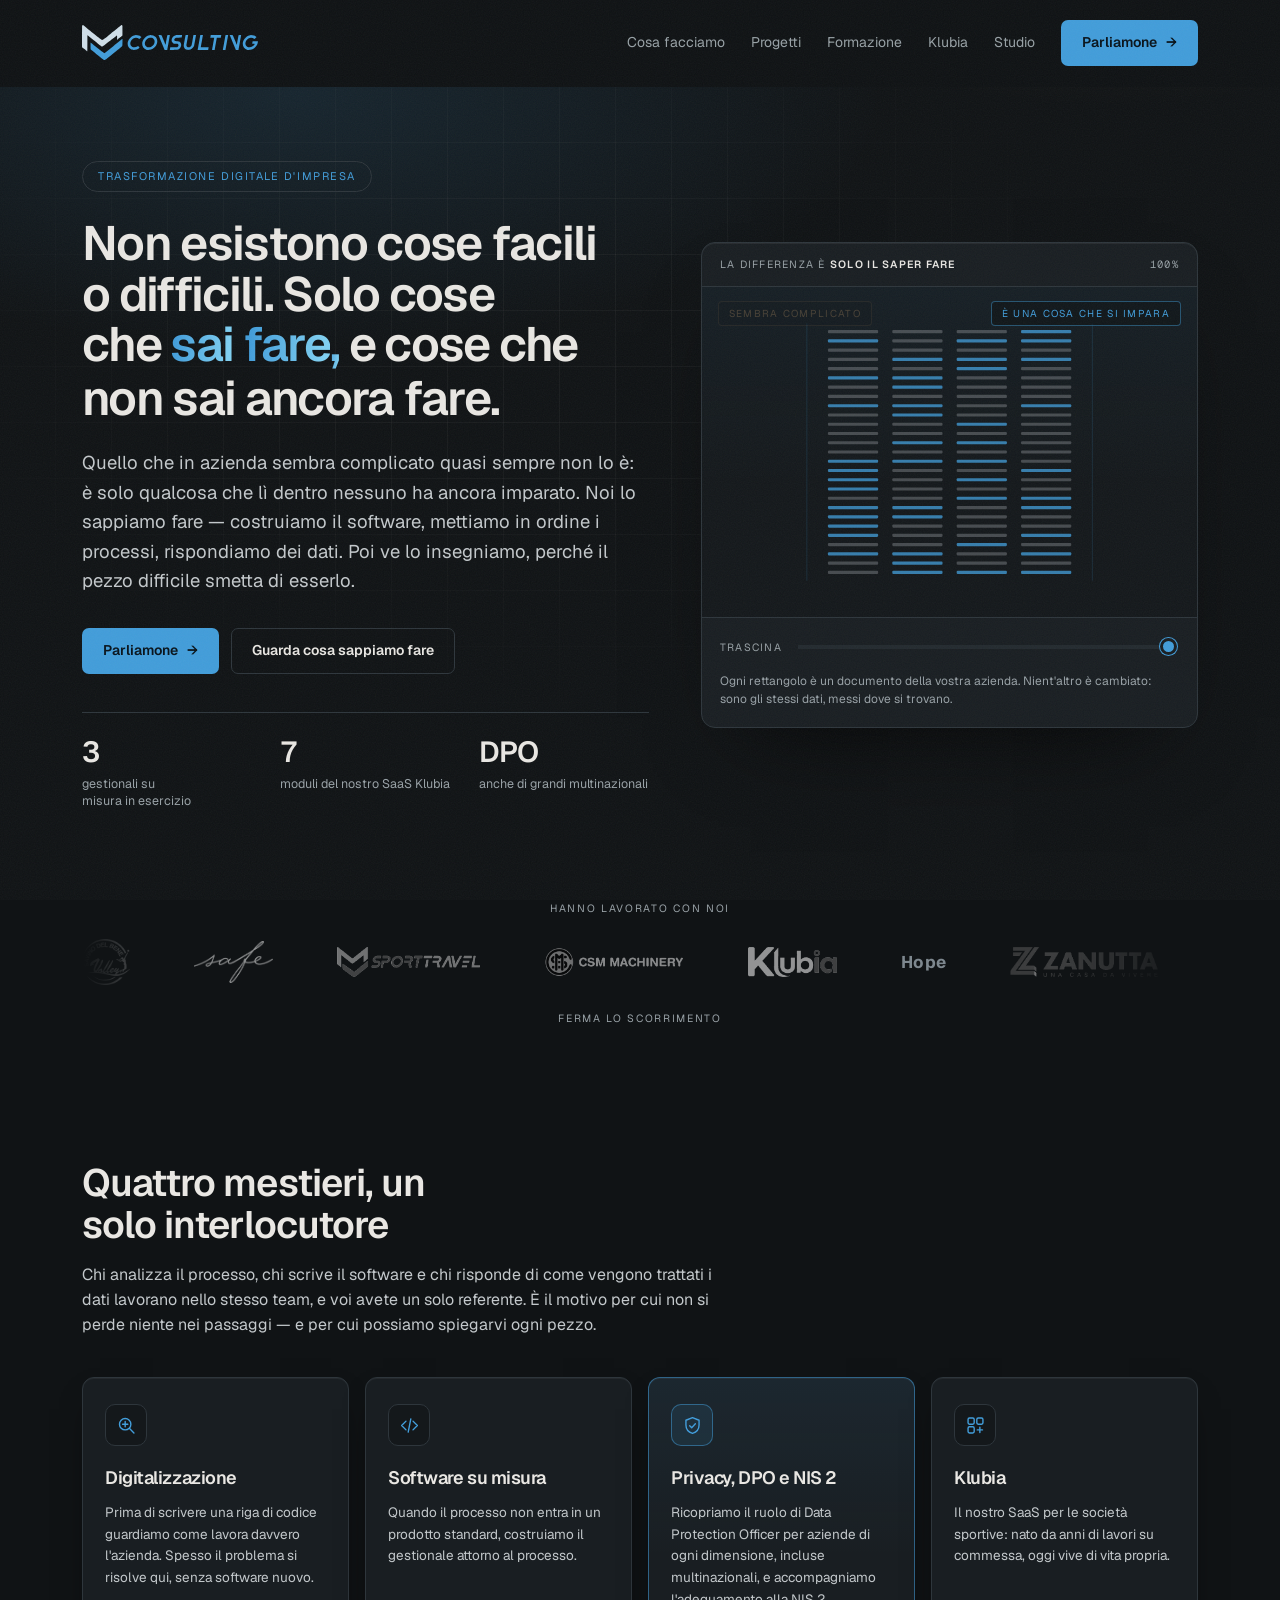
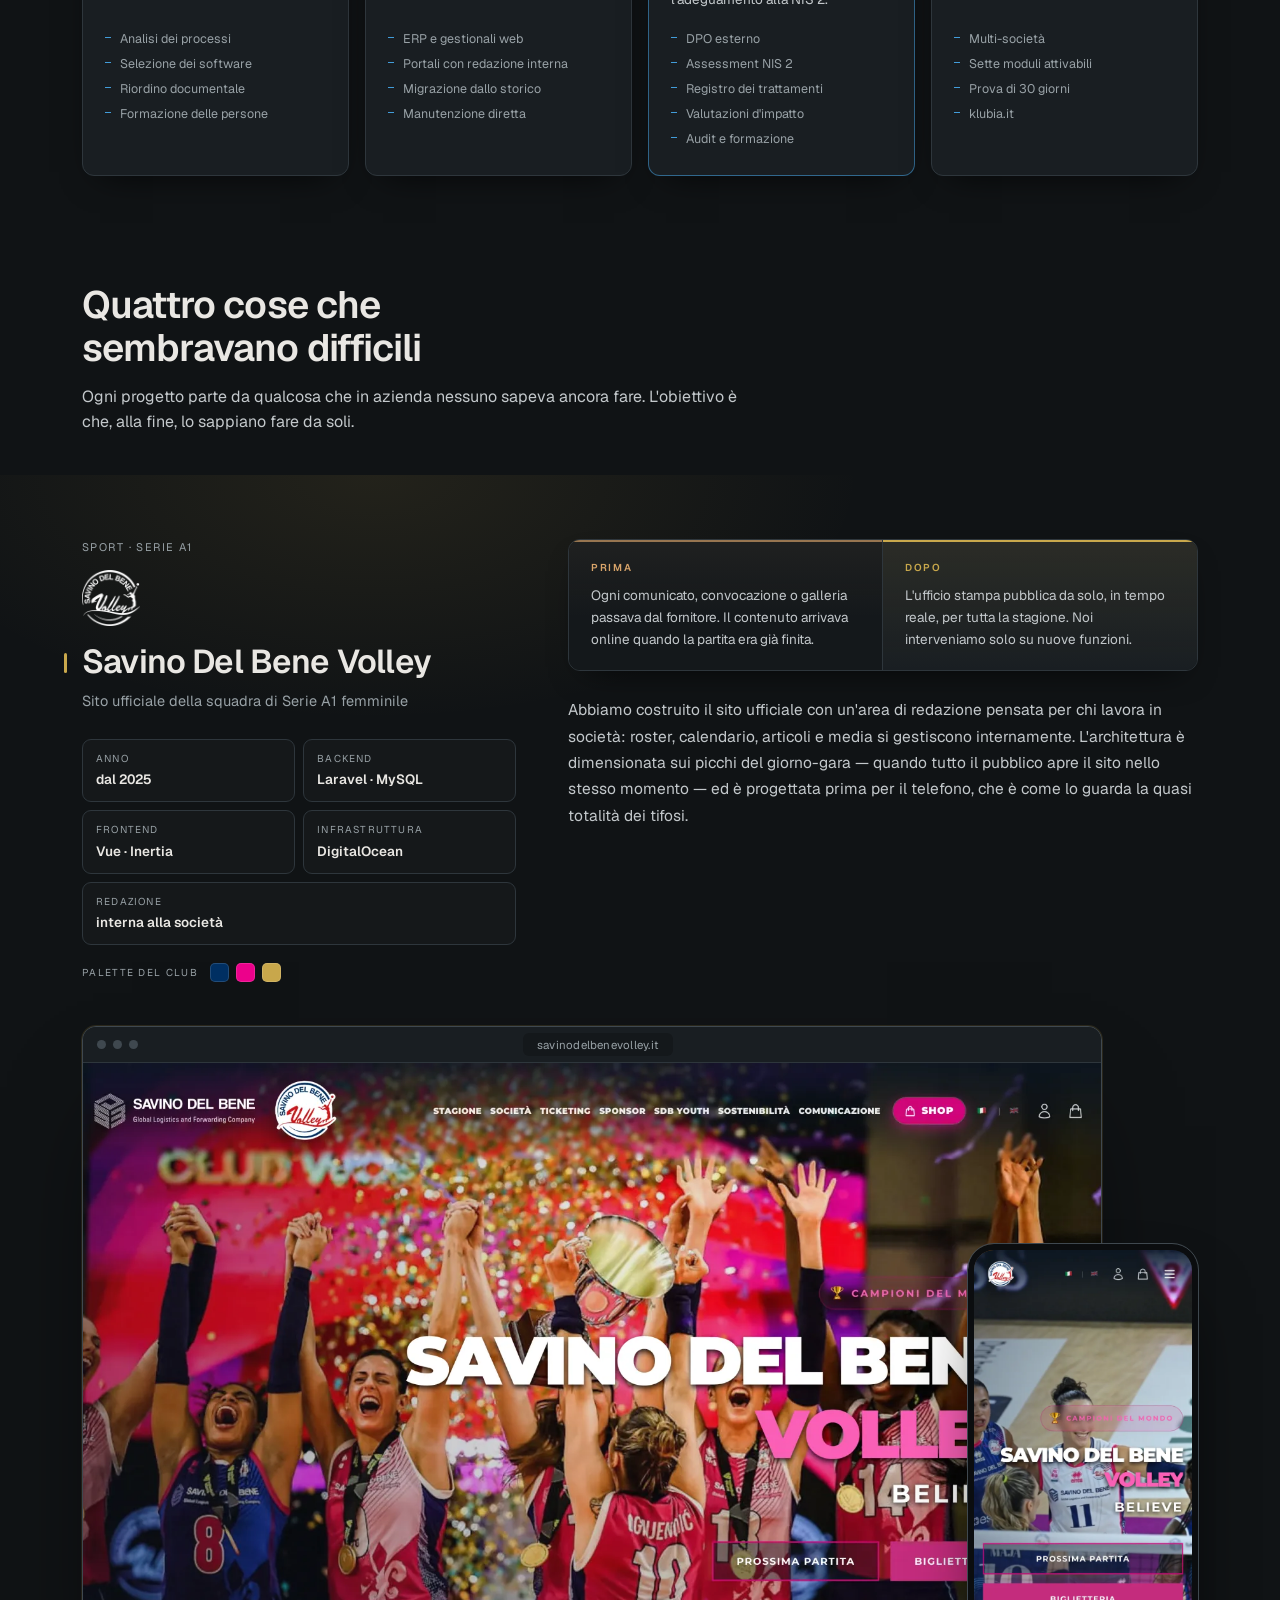
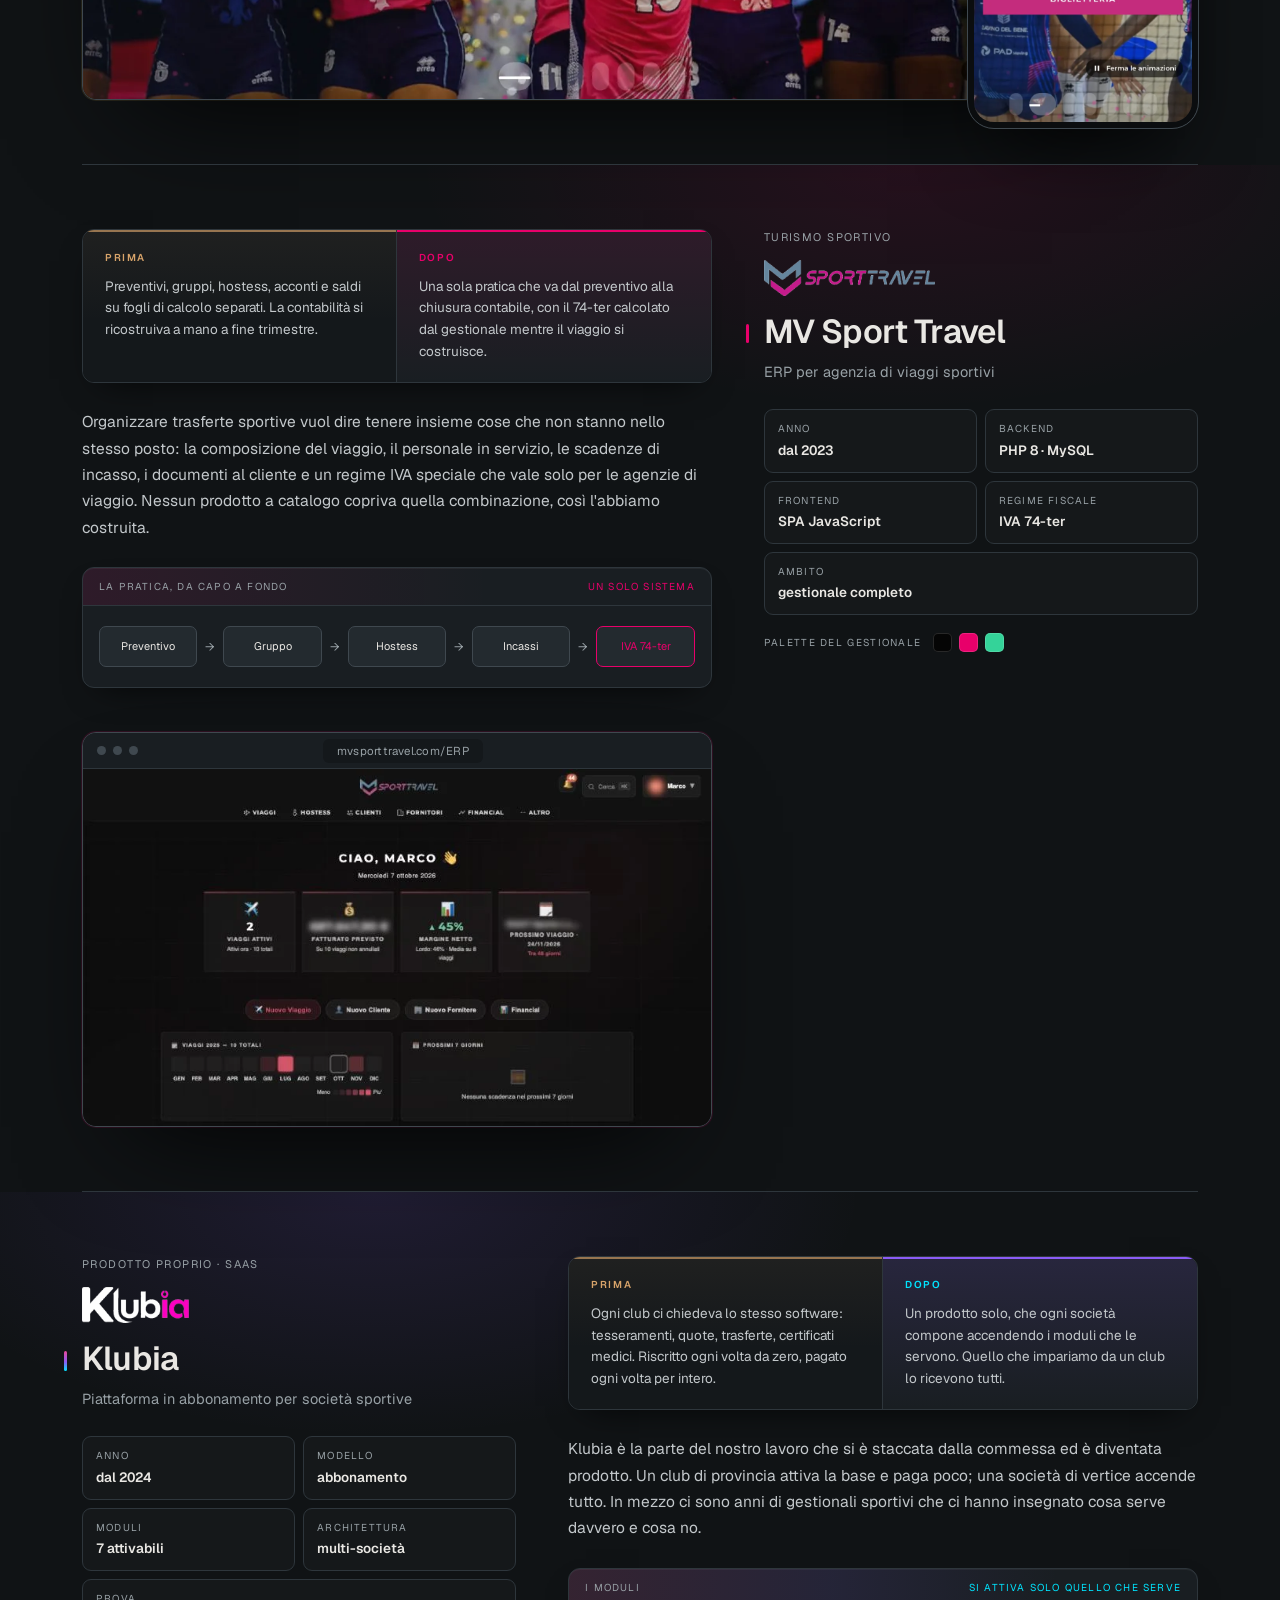
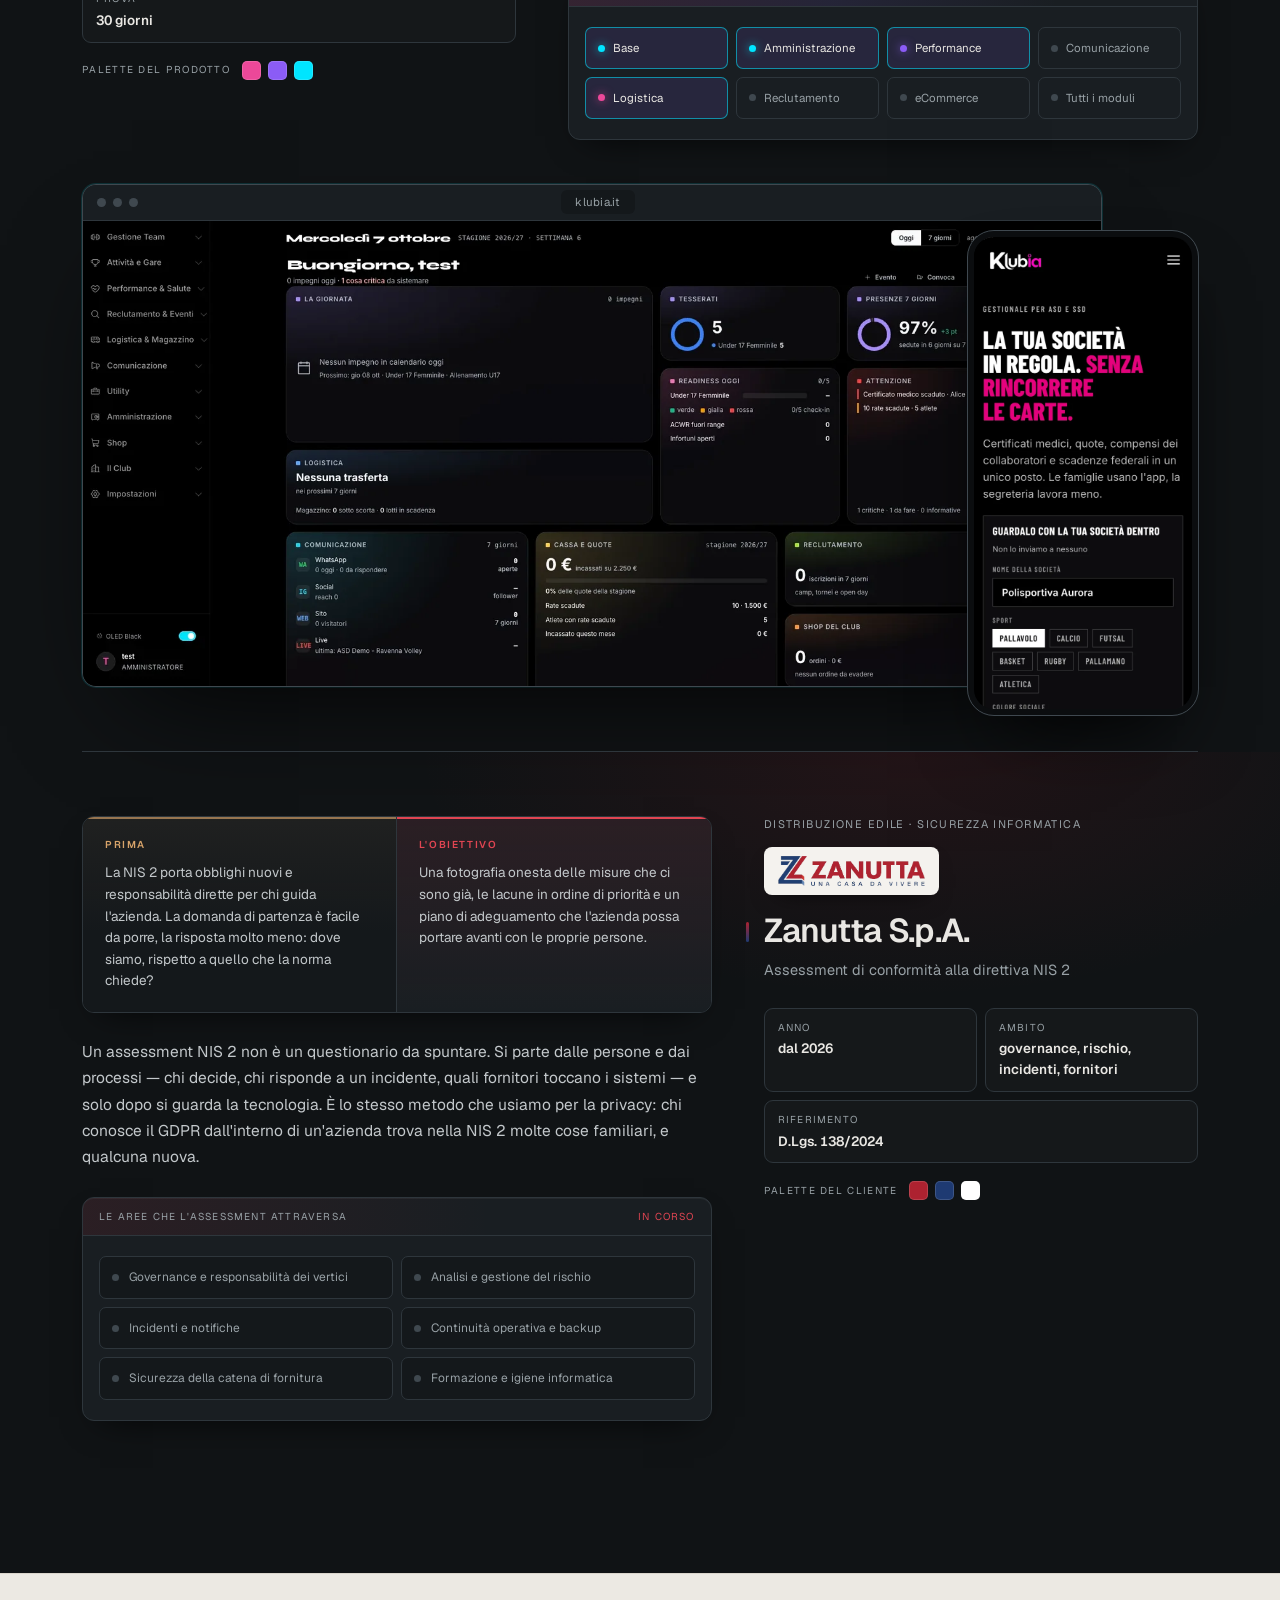
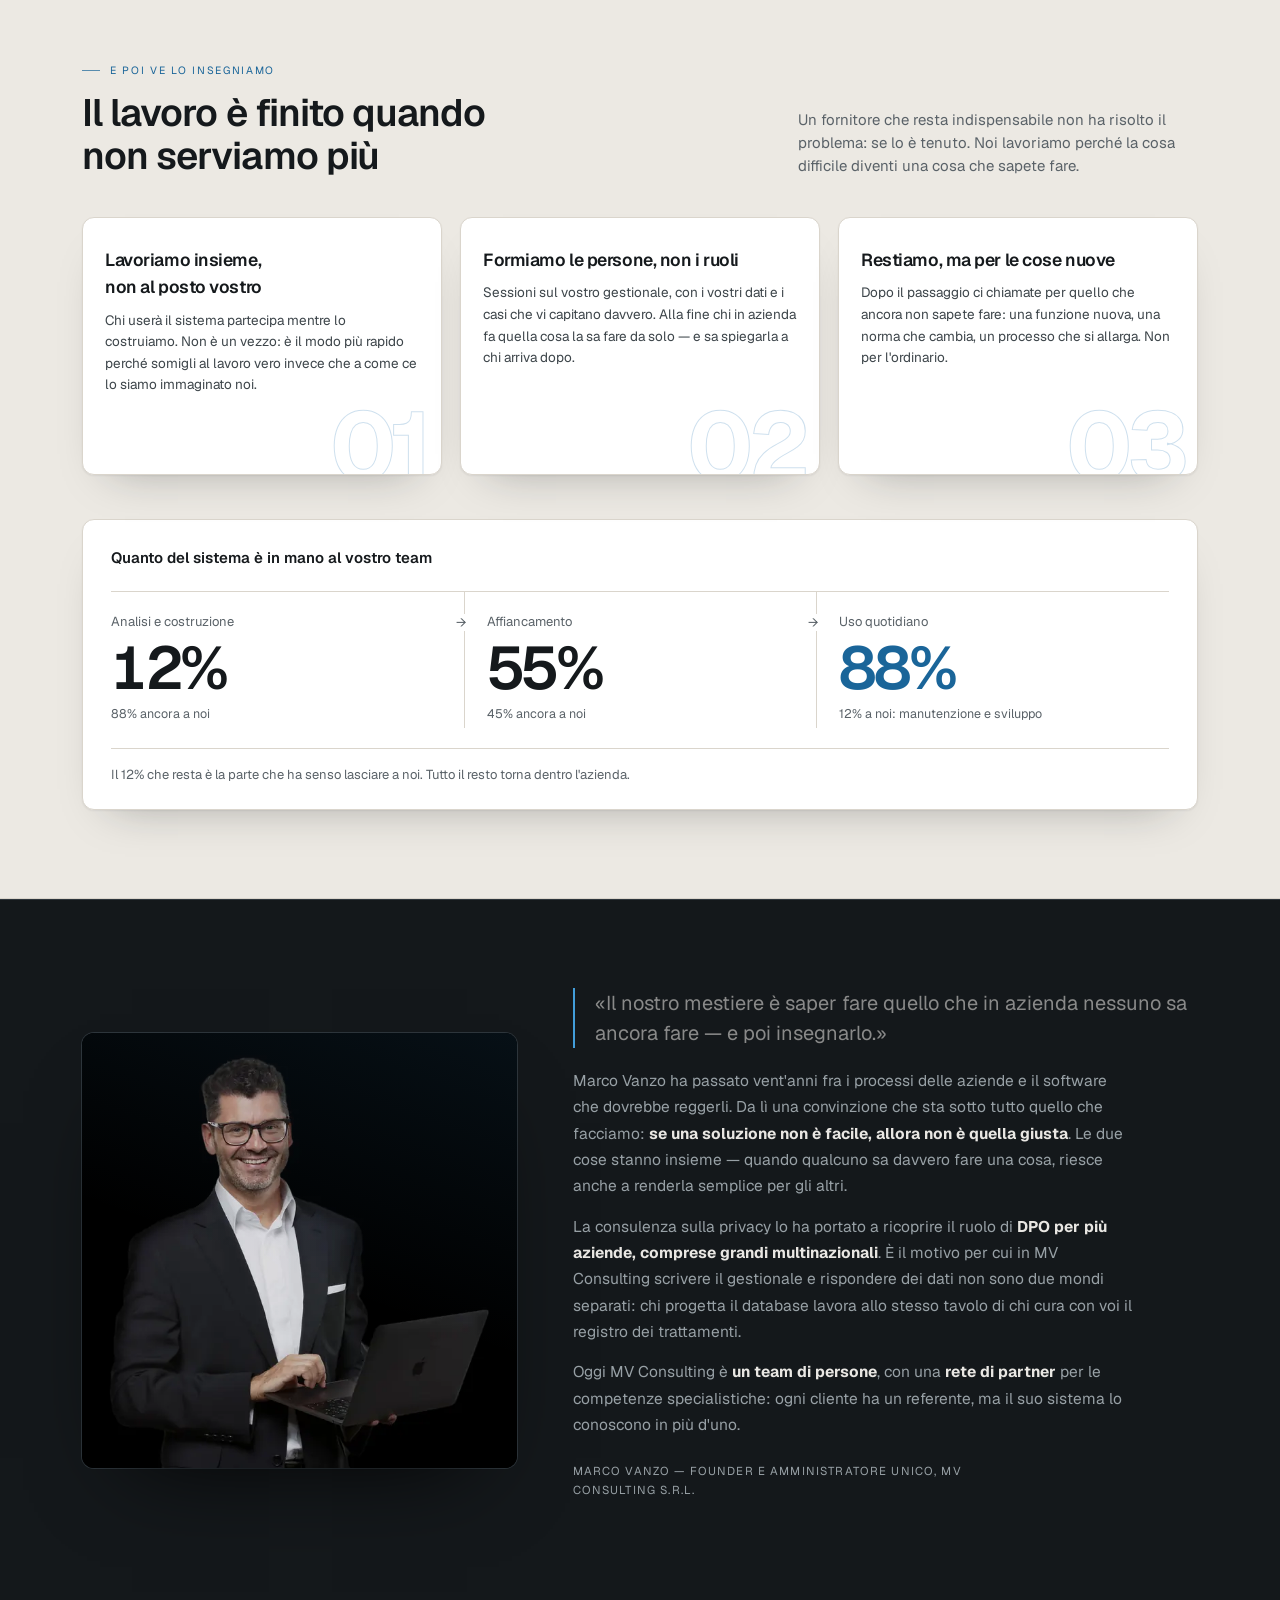
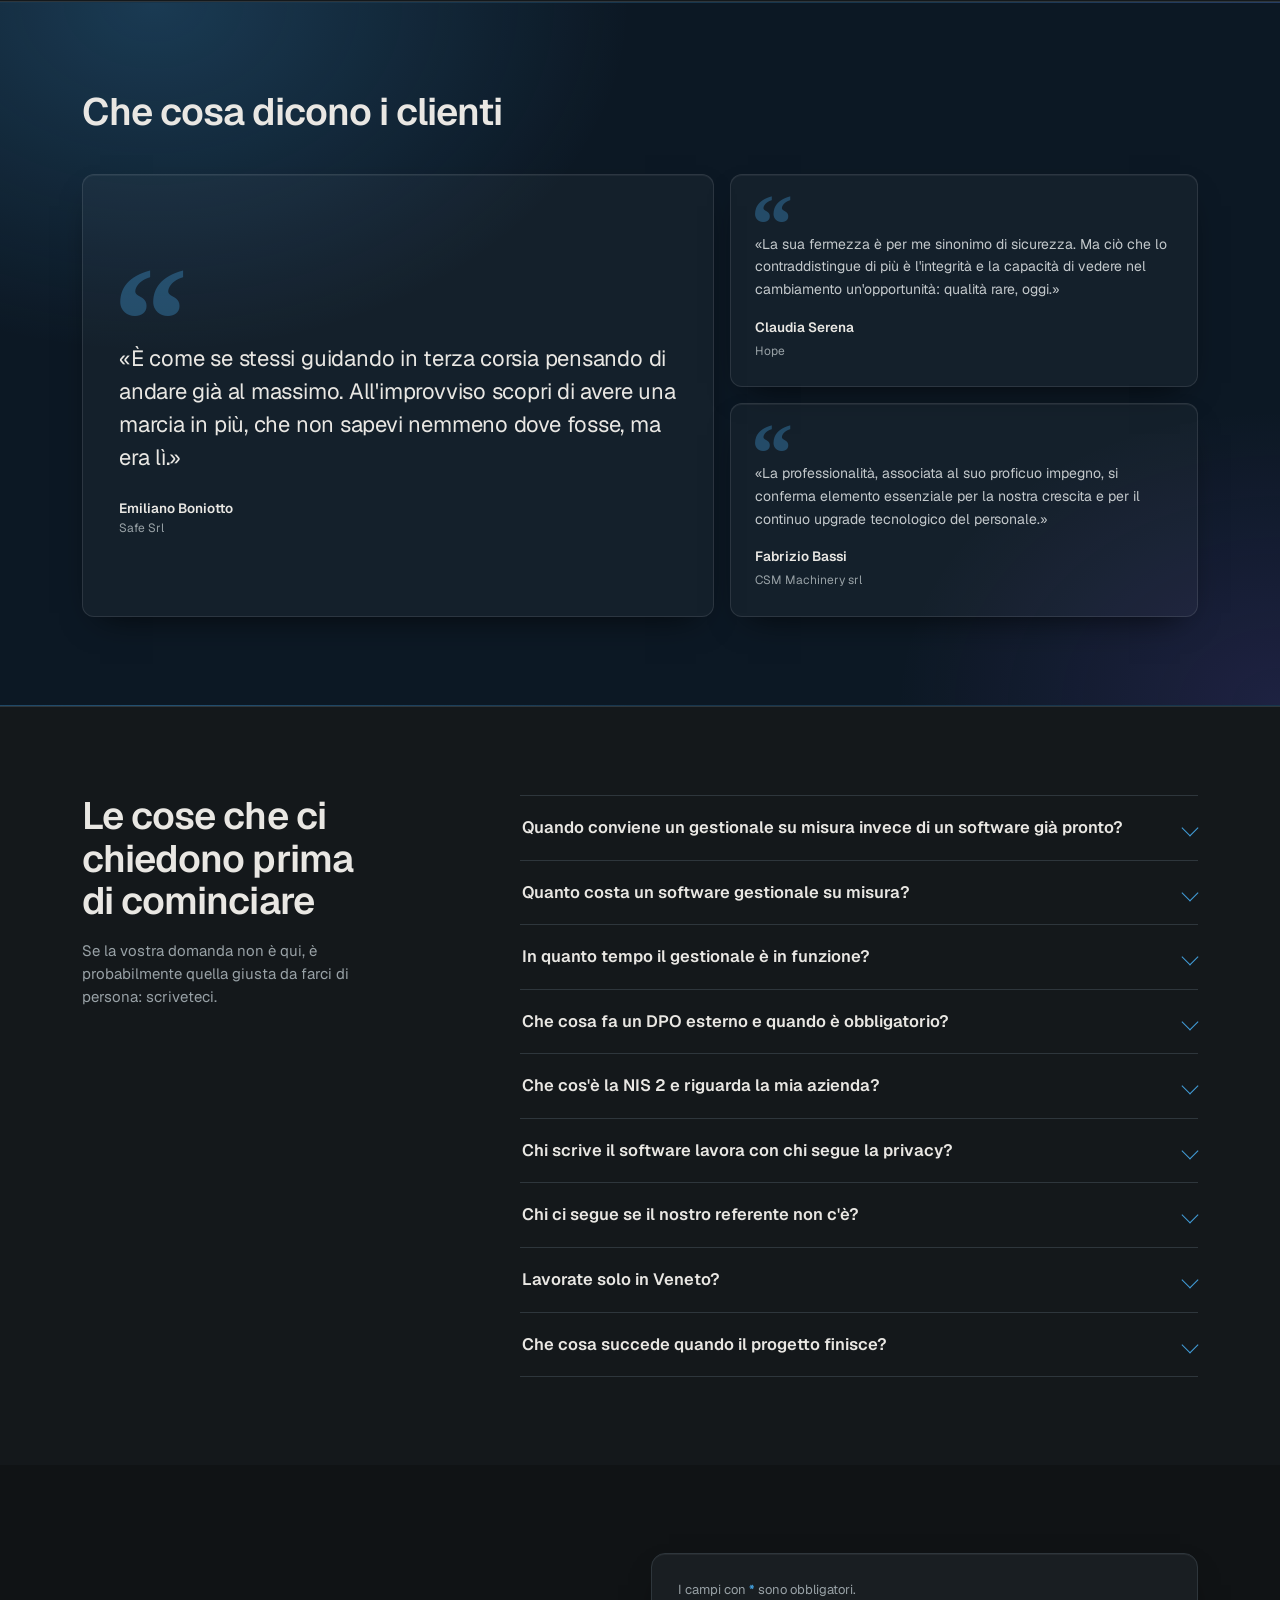
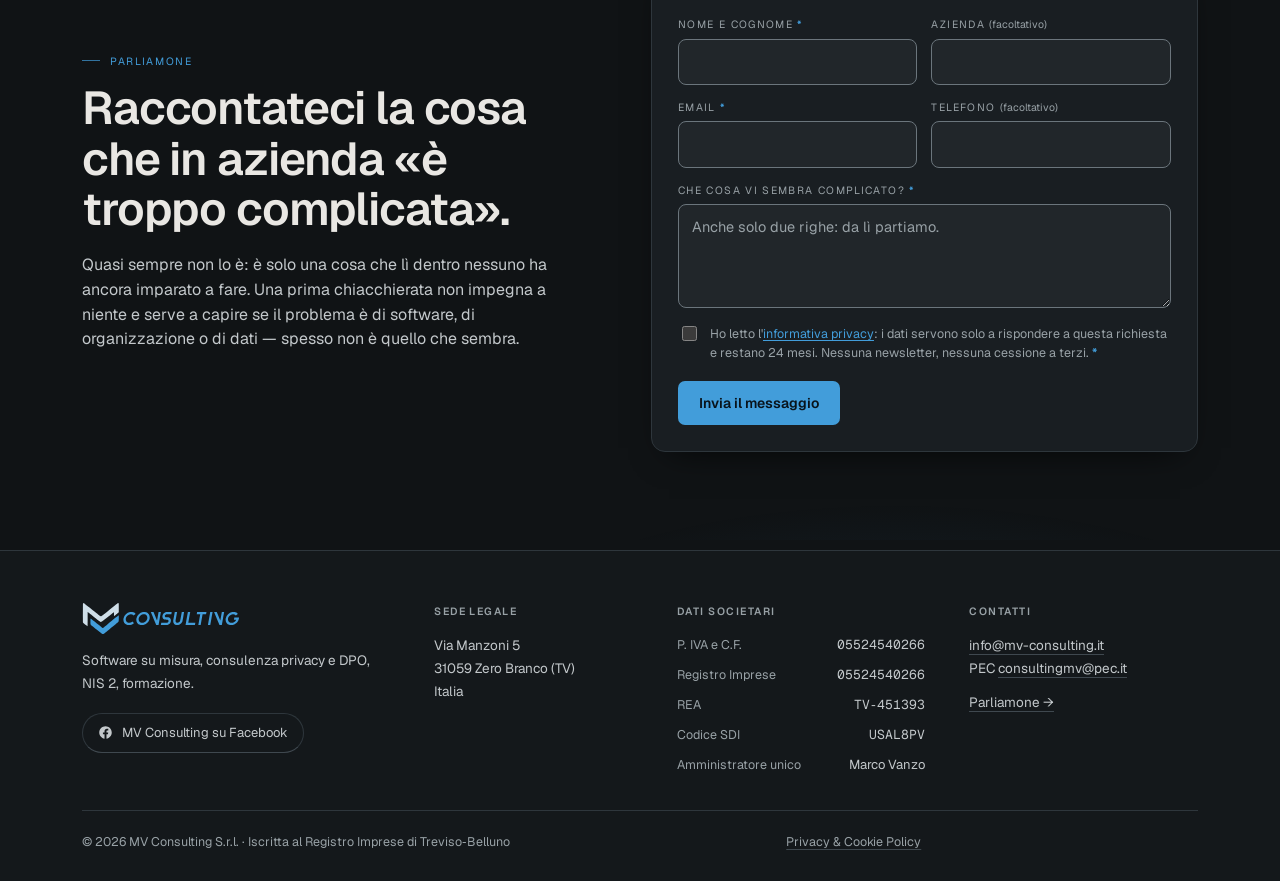
==== commit 46586e25: "fix(form): errori accanto al campo, obbligatori segnalati, pulsante .btn, bordi a 3:1, campi a 16px " ====
--- a/index.html
+++ b/index.html
@@ -775,40 +775,45 @@
       </div>
       <div class="form rv">
         <form id="contatto" method="post" action="contatti.php" novalidate>
+          <p class="form-note">I campi con <span class="req" aria-hidden="true">*</span> sono obbligatori.</p>
           <div class="row">
             <div class="field">
-              <label for="f-nome">Nome e cognome</label>
-              <input id="f-nome" name="nome" type="text" required autocomplete="name">
+              <label for="f-nome">Nome e cognome <span class="req" aria-hidden="true">*</span></label>
+              <input id="f-nome" name="nome" type="text" required autocomplete="name" aria-describedby="e-nome">
+              <p class="field-err" id="e-nome" hidden></p>
             </div>
             <div class="field">
-              <label for="f-azienda">Azienda</label>
+              <label for="f-azienda">Azienda <span class="opt">(facoltativo)</span></label>
               <input id="f-azienda" name="azienda" type="text" autocomplete="organization">
             </div>
           </div>
           <div class="row">
             <div class="field">
-              <label for="f-email">Email</label>
-              <input id="f-email" name="email" type="email" required autocomplete="email">
+              <label for="f-email">Email <span class="req" aria-hidden="true">*</span></label>
+              <input id="f-email" name="email" type="email" required autocomplete="email" aria-describedby="e-email">
+              <p class="field-err" id="e-email" hidden></p>
             </div>
             <div class="field">
-              <label for="f-tel">Telefono <span style="text-transform:none; letter-spacing:0">(facoltativo)</span></label>
+              <label for="f-tel">Telefono <span class="opt">(facoltativo)</span></label>
               <input id="f-tel" name="telefono" type="tel" autocomplete="tel">
             </div>
           </div>
           <div class="field">
-            <label for="f-msg">Che cosa vi sembra complicato?</label>
-            <textarea id="f-msg" name="messaggio" required placeholder="Anche solo due righe: da lì partiamo."></textarea>
+            <label for="f-msg">Che cosa vi sembra complicato? <span class="req" aria-hidden="true">*</span></label>
+            <textarea id="f-msg" name="messaggio" required placeholder="Anche solo due righe: da lì partiamo." aria-describedby="e-msg"></textarea>
+            <p class="field-err" id="e-msg" hidden></p>
           </div>
           <p class="hp"><label for="f-sito">Non compilare</label><input id="f-sito" name="sito" type="text" tabindex="-1" autocomplete="off"></p>
           <!-- provenienza della visita: la riempie main.js dai parametri UTM dell'annuncio.
                Viaggia con il messaggio, non serve alcun cookie. -->
           <input type="hidden" name="origine" id="f-origine" value="">
           <label class="consent">
-            <input type="checkbox" name="consenso" value="1" required>
-            <span>Ho letto l'<a href="/privacy-policy.html">informativa privacy</a>: i dati servono solo a rispondere a questa richiesta e restano 24 mesi. Nessuna newsletter, nessuna cessione a terzi.</span>
+            <input type="checkbox" name="consenso" value="1" required aria-describedby="e-consenso">
+            <span>Ho letto l'<a href="/privacy-policy.html">informativa privacy</a>: i dati servono solo a rispondere a questa richiesta e restano 24 mesi. Nessuna newsletter, nessuna cessione a terzi. <span class="req" aria-hidden="true">*</span></span>
           </label>
-          <button type="submit" data-cta="form">Invia il messaggio</button>
-          <p class="form-msg" id="formMsg" role="status"></p>
+          <p class="field-err consent-err" id="e-consenso" hidden></p>
+          <button class="btn" type="submit" data-cta="form">Invia il messaggio</button>
+          <p class="form-msg" id="formMsg" role="status" tabindex="-1"></p>
         </form>
       </div>
     </div>
--- a/assets/css/style.css
+++ b/assets/css/style.css
@@ -31,6 +31,9 @@
   --ard:#7E888F;
   --warm:#D8A46A;
   --ok:#4FBFA0;
+  --ko:#FF8A8A;
+  /* bordo dei campi: almeno 3:1 sul loro fondo (WCAG 1.4.11), --edge2 arrivava a 1.7 */
+  --field-edge:#6B757C;
   --maxw:1180px;
   --ease:cubic-bezier(.22,.68,.24,1);
   /* altezza della barra fissa: serve a far fermare le ancore sotto di essa */
@@ -427,20 +430,32 @@
 .consent{display:flex; gap:10px; align-items:flex-start; margin:16px 0 18px; font-size:12.5px; color:var(--dim);}
 .consent input{margin-top:2px; accent-color:var(--brand); width:15px; height:15px; flex:none;}
 .consent a{color:var(--brand); text-decoration:underline; text-underline-offset:2px;}
-.form button{
-  background:var(--brand); color:var(--ink); border:0; border-radius:7px; font:inherit;
-  font-weight:600; font-size:14px; padding:12px 22px; cursor:pointer;
-  transition:transform .2s var(--ease), box-shadow .3s var(--ease);
-}
-.form button:hover{transform:translateY(-1px); box-shadow:0 8px 26px -10px rgba(66,157,218,.85);}
+/* obbligatori e facoltativi detti prima dell'invio, non scoperti dopo.
+   `.form` davanti: `.end p` (colore, margine, 44ch) vinceva per specificità */
+.form .form-note{font-size:13px; color:var(--dim); margin:0 0 16px; max-width:none;}
+.req{color:var(--brand); font-weight:600;}
+.field label .opt{text-transform:none; letter-spacing:0;}
+/* errore accanto al campo, collegato con aria-describedby: la bolla del browser
+   spariva dopo un attimo e ne mostrava uno alla volta */
+.form .field-err{font-size:13px; line-height:1.4; color:var(--ko); margin:0; max-width:none;}
+.field-err::before{content:"! "; font-weight:700;}
+.form .consent-err{margin:-8px 0 16px;}
+.field [aria-invalid=true]{border-color:var(--ko);}
+.field [aria-invalid=true]:focus{border-color:var(--ko); box-shadow:0 0 0 4px rgba(255,138,138,.16);}
+.btn:disabled{opacity:.6; cursor:progress; transform:none; box-shadow:none;}
 /* campo esca. Prima stava a left:-9999px e allargava la pagina di 35px in orizzontale;
    con clip-path resta invisibile senza toccare le dimensioni del documento. */
 .hp{position:absolute; width:1px; height:1px; padding:0; margin:-1px; overflow:hidden;
   clip-path:inset(50%); white-space:nowrap; border:0;}
 .form-msg{margin-top:14px; font-size:13.5px; display:none;}
 .form-msg.ok{display:block; color:var(--ok);}
-.form-msg.ko{display:block; color:#FF8A8A;}
-@media (max-width:820px){.form .row{grid-template-columns:1fr;}}
+.form-msg.ko{display:block; color:var(--ko);}
+.form-msg:focus{outline:none;}
+@media (max-width:820px){
+  .form .row{grid-template-columns:1fr;}
+  /* sotto i 16px iOS ingrandisce la pagina appena si tocca il campo */
+  .field input, .field textarea{font-size:16px;}
+}
 
 footer{border-top:1px solid var(--edge); background:var(--bg2); padding:52px 0 30px; margin-top:10px;}
 /* la spaziatura verticale va scritta con la specificità di `footer .foo`: le
@@ -764,7 +779,7 @@
 
 /* campi del modulo: prima avevano quasi il colore del pannello e sembravano
    disattivati. Più chiari, bordo visibile, anello di luce sul focus. */
-.field input, .field textarea{background:rgba(255,255,255,.035); border-color:var(--edge2);
+.field input, .field textarea{background:rgba(255,255,255,.035); border-color:var(--field-edge);
   transition:border-color .2s, box-shadow .2s, background .2s;}
 .field input:focus, .field textarea:focus{background:rgba(66,157,218,.05);
   box-shadow:0 0 0 4px rgba(66,157,218,.16);}
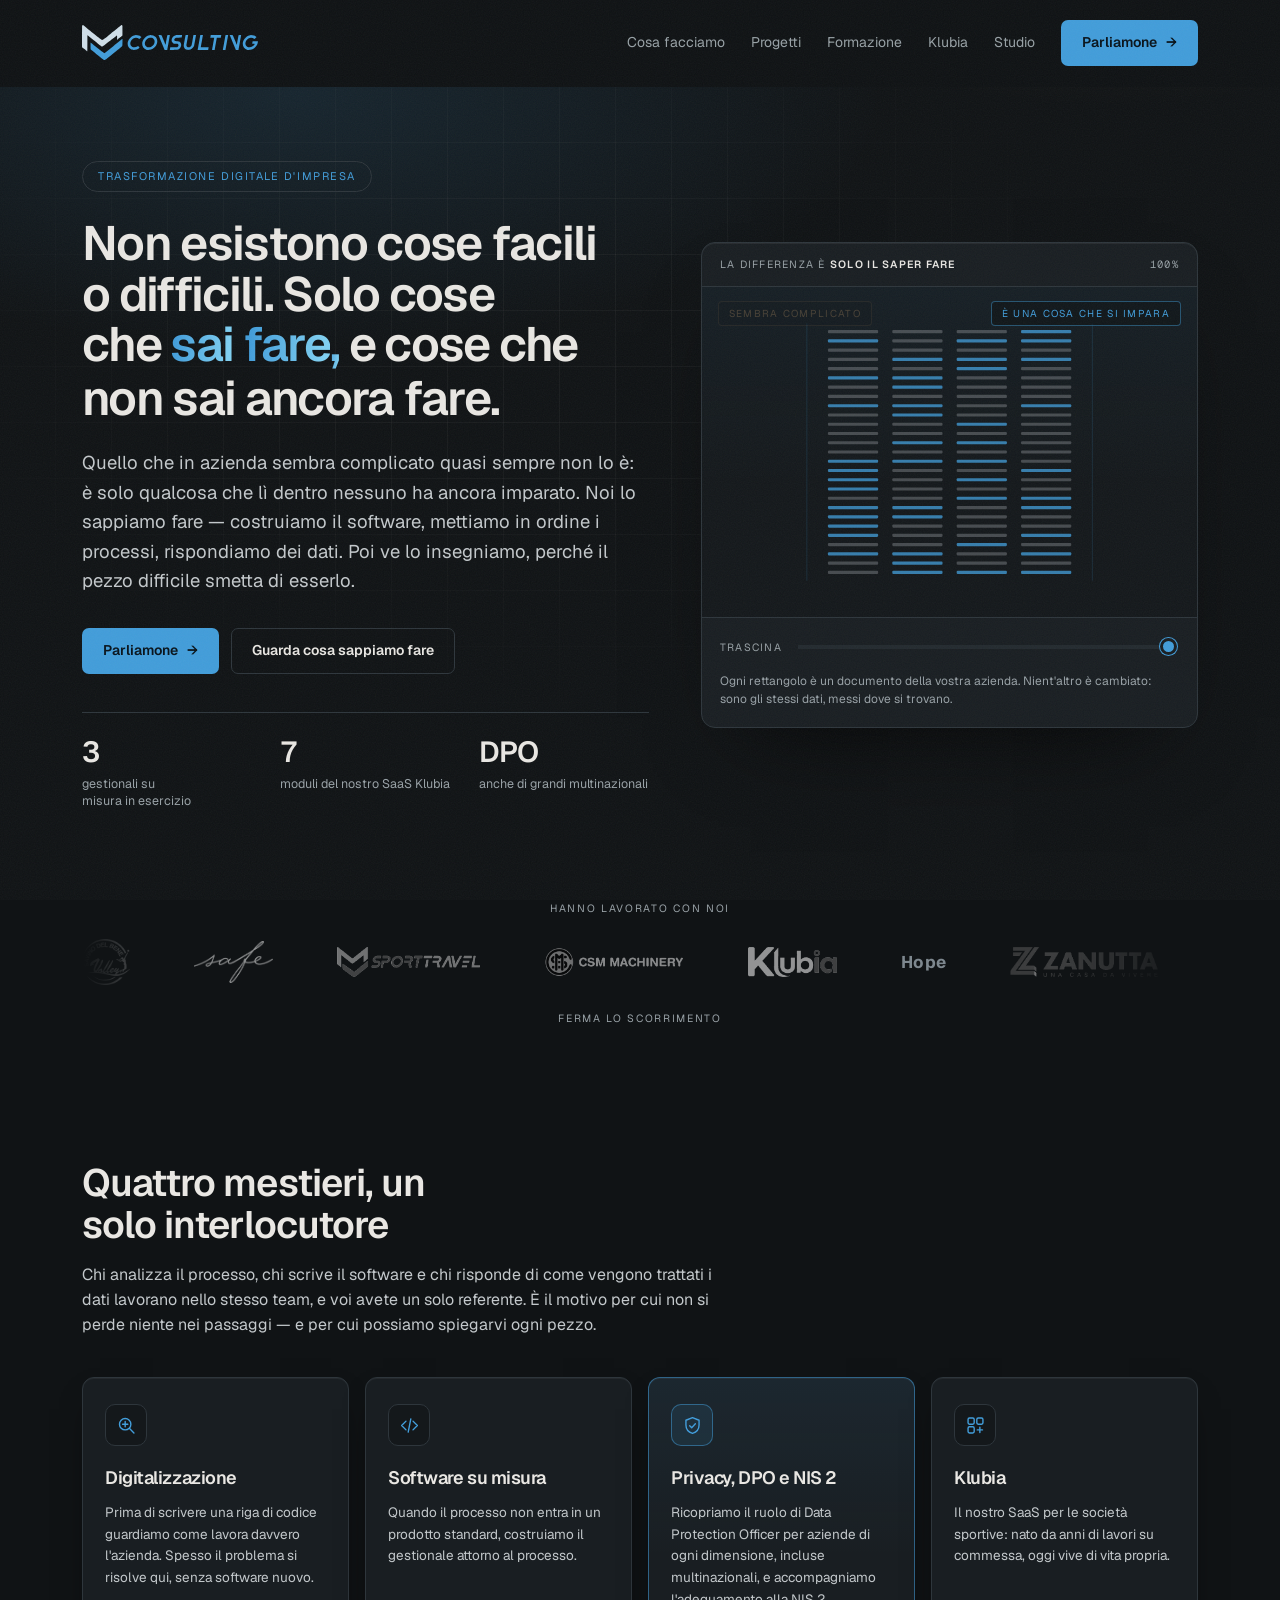
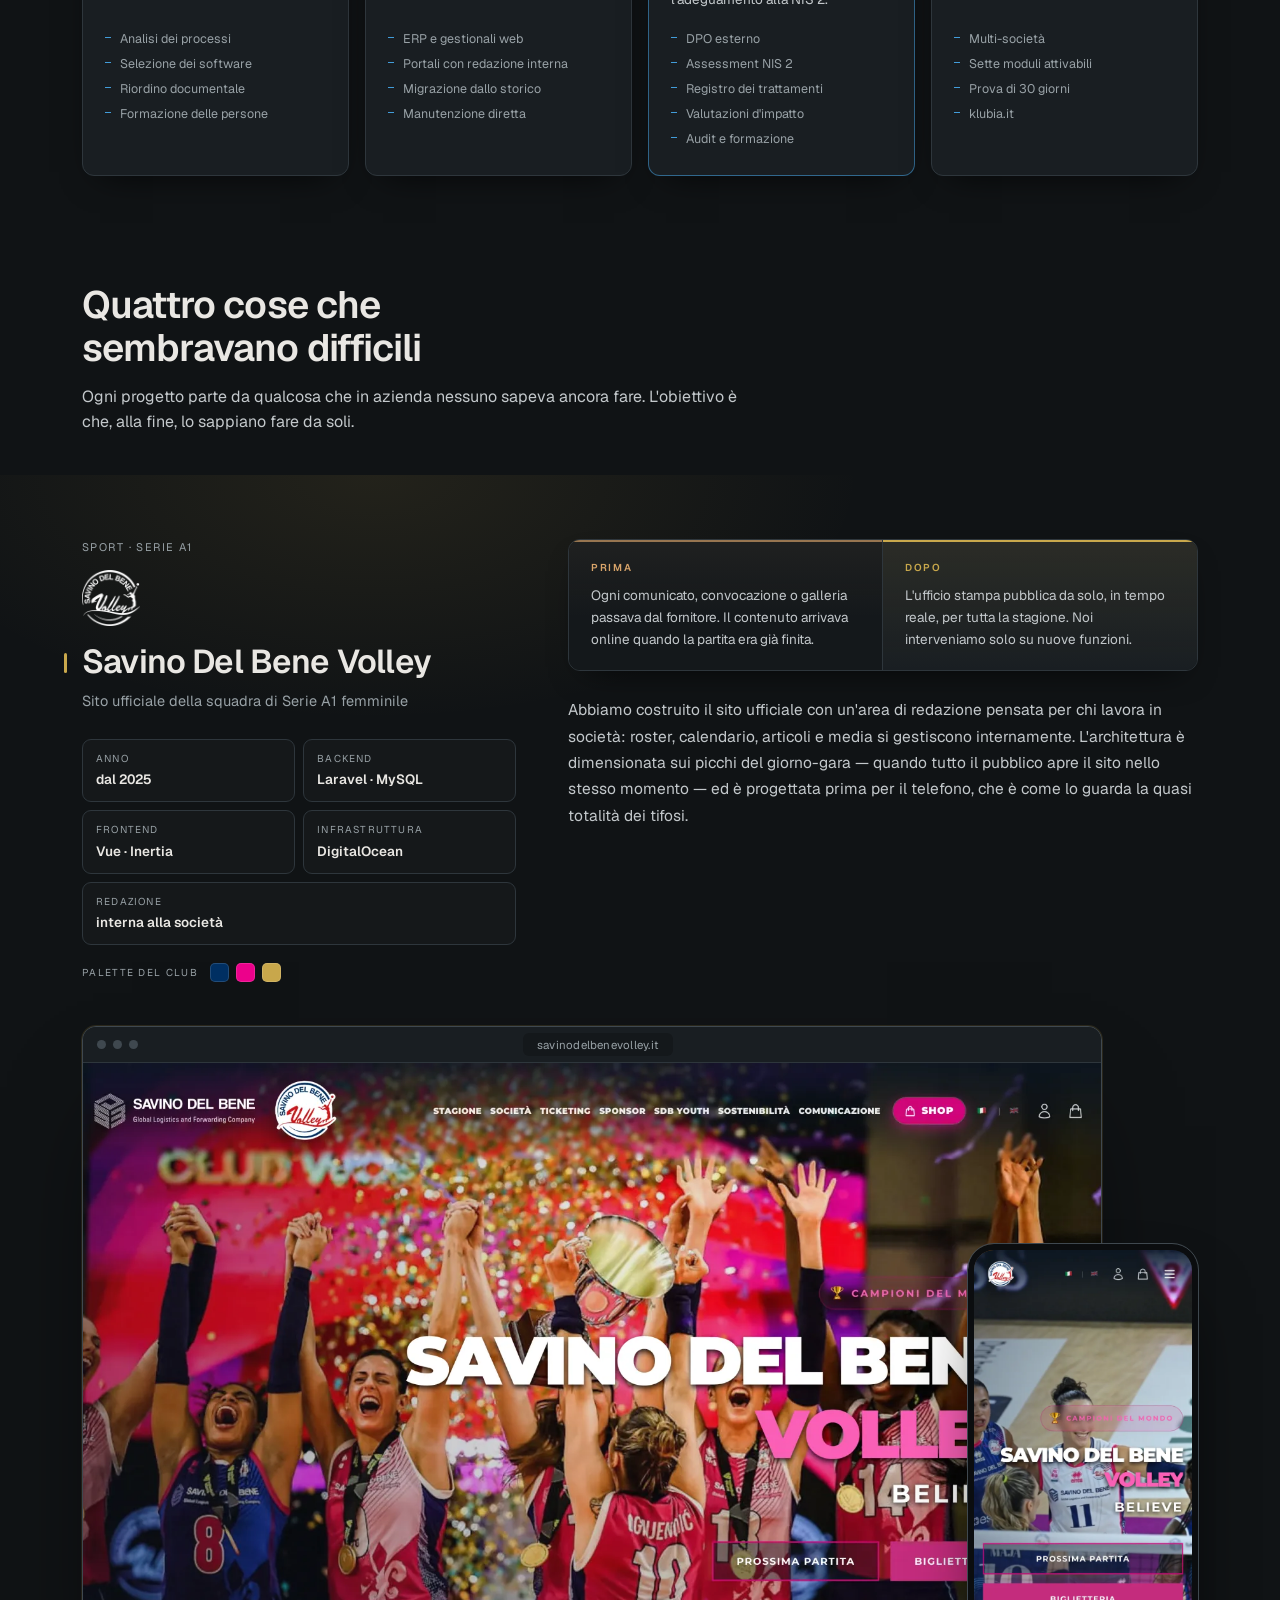
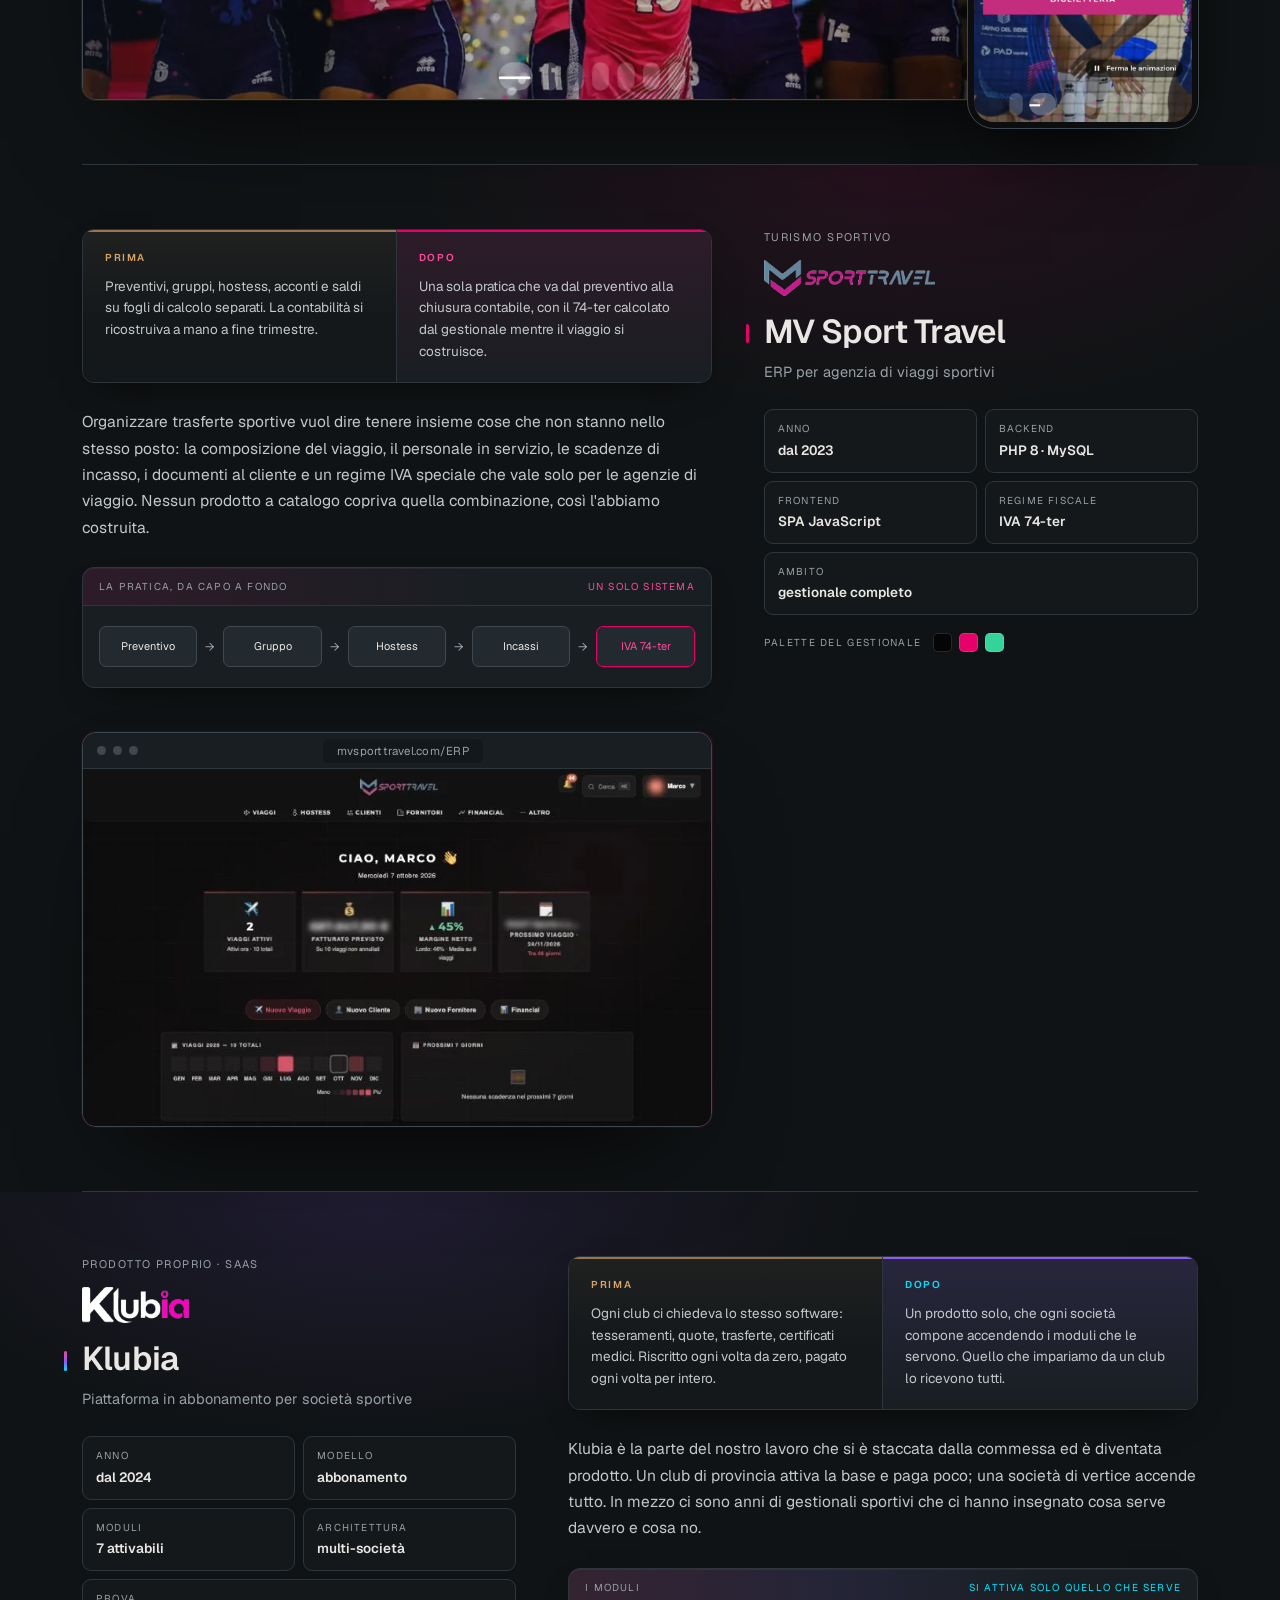
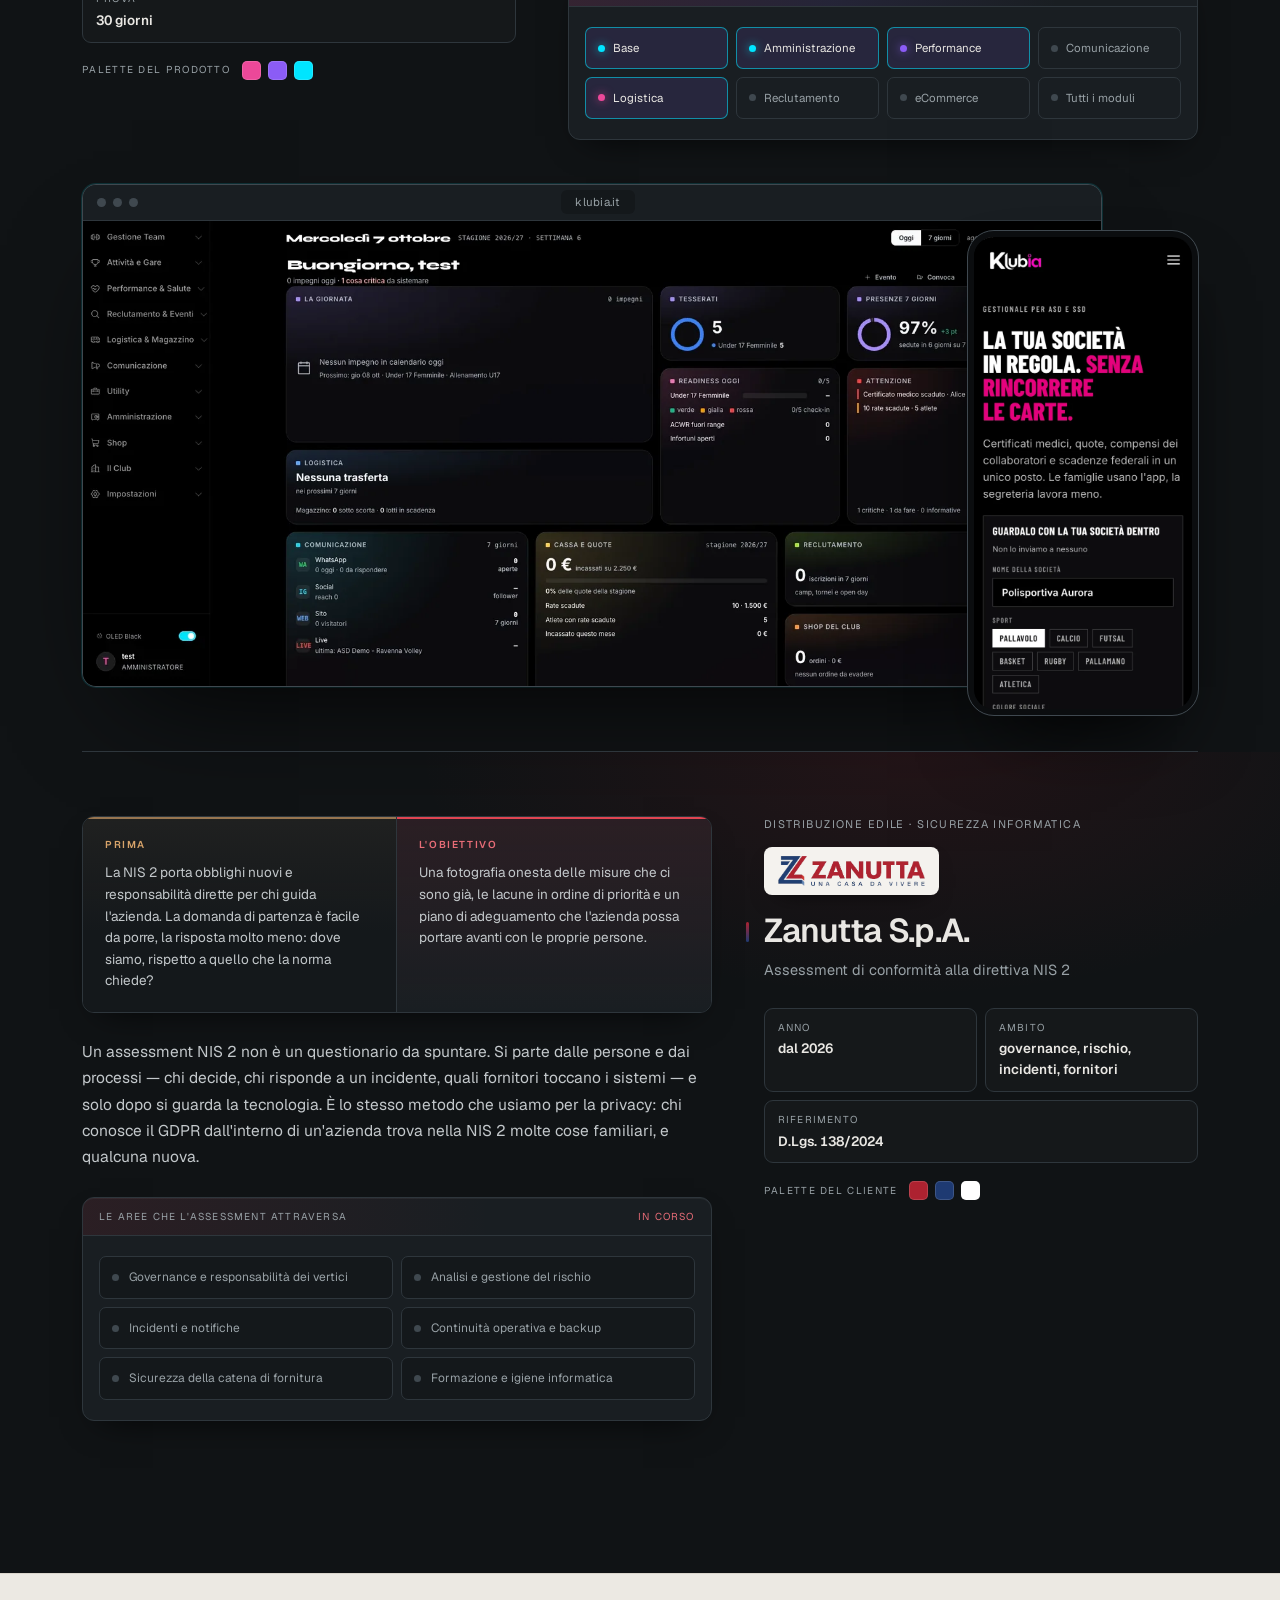
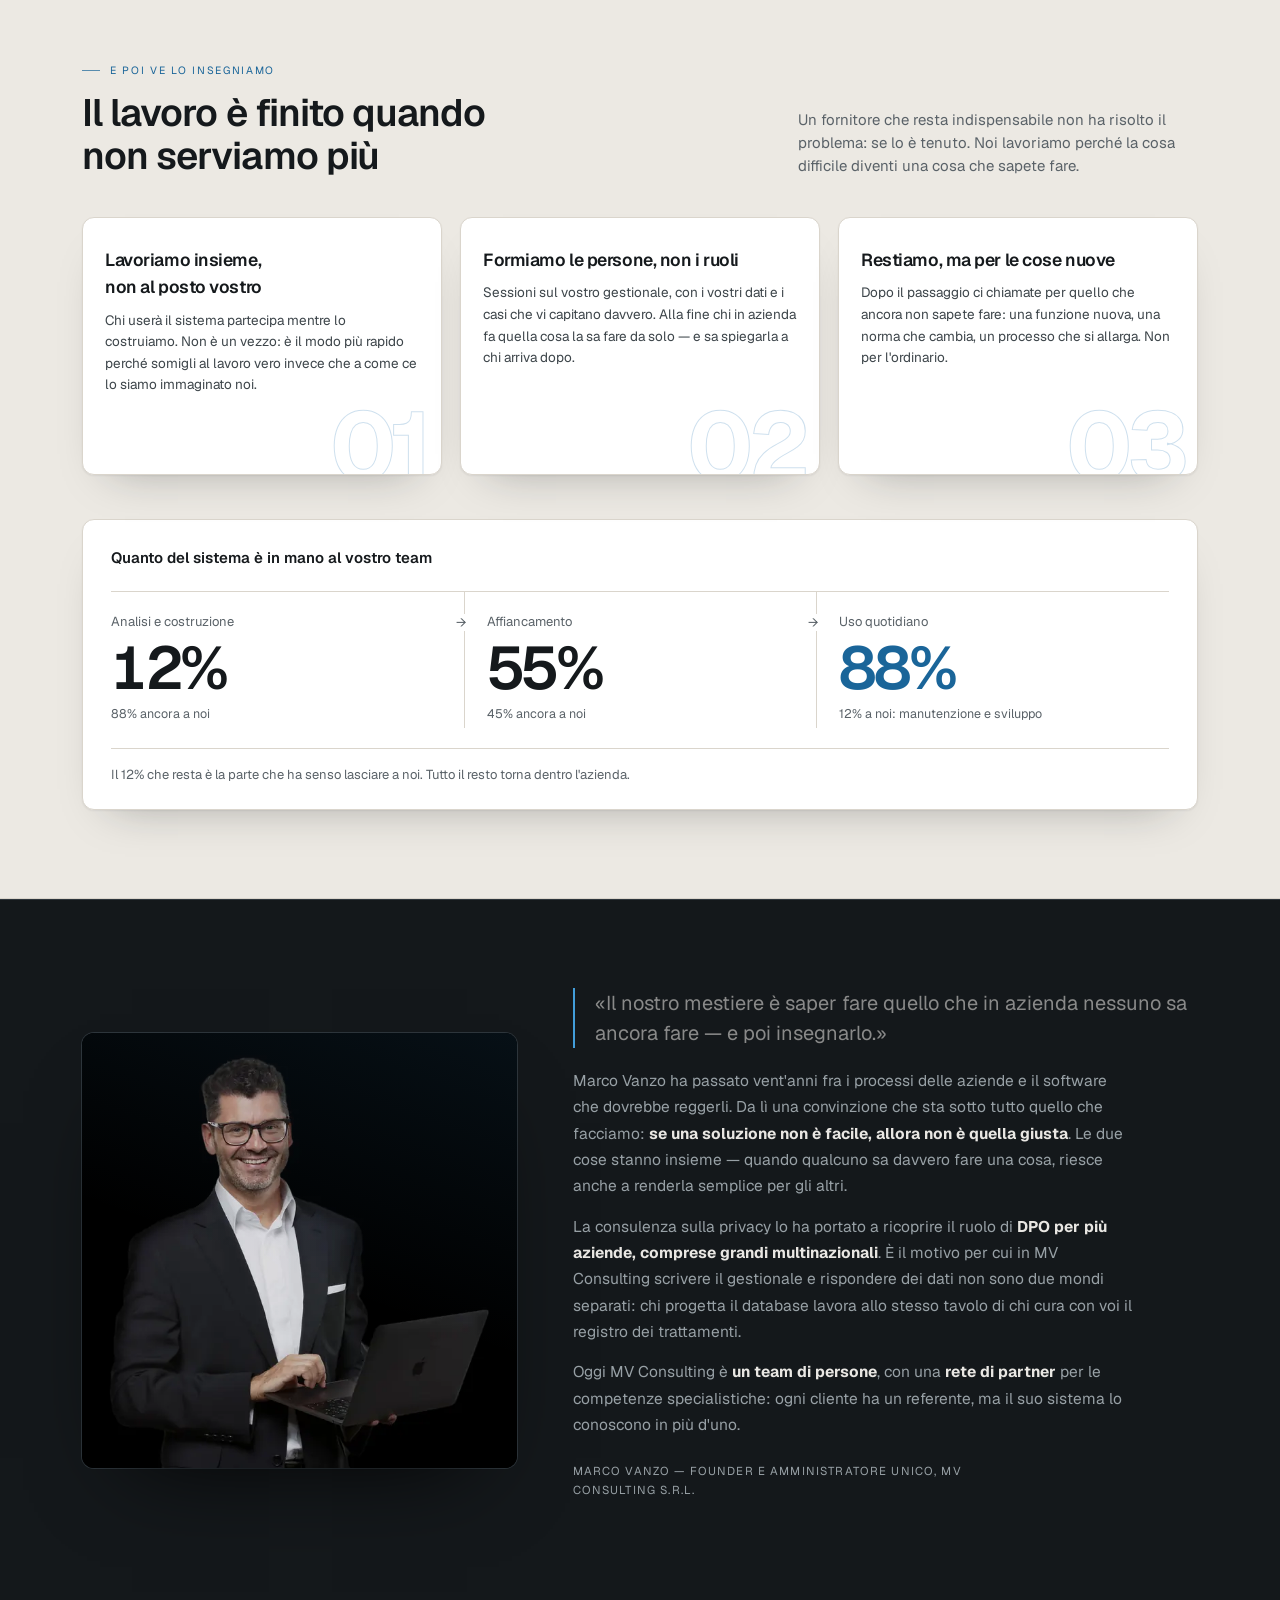
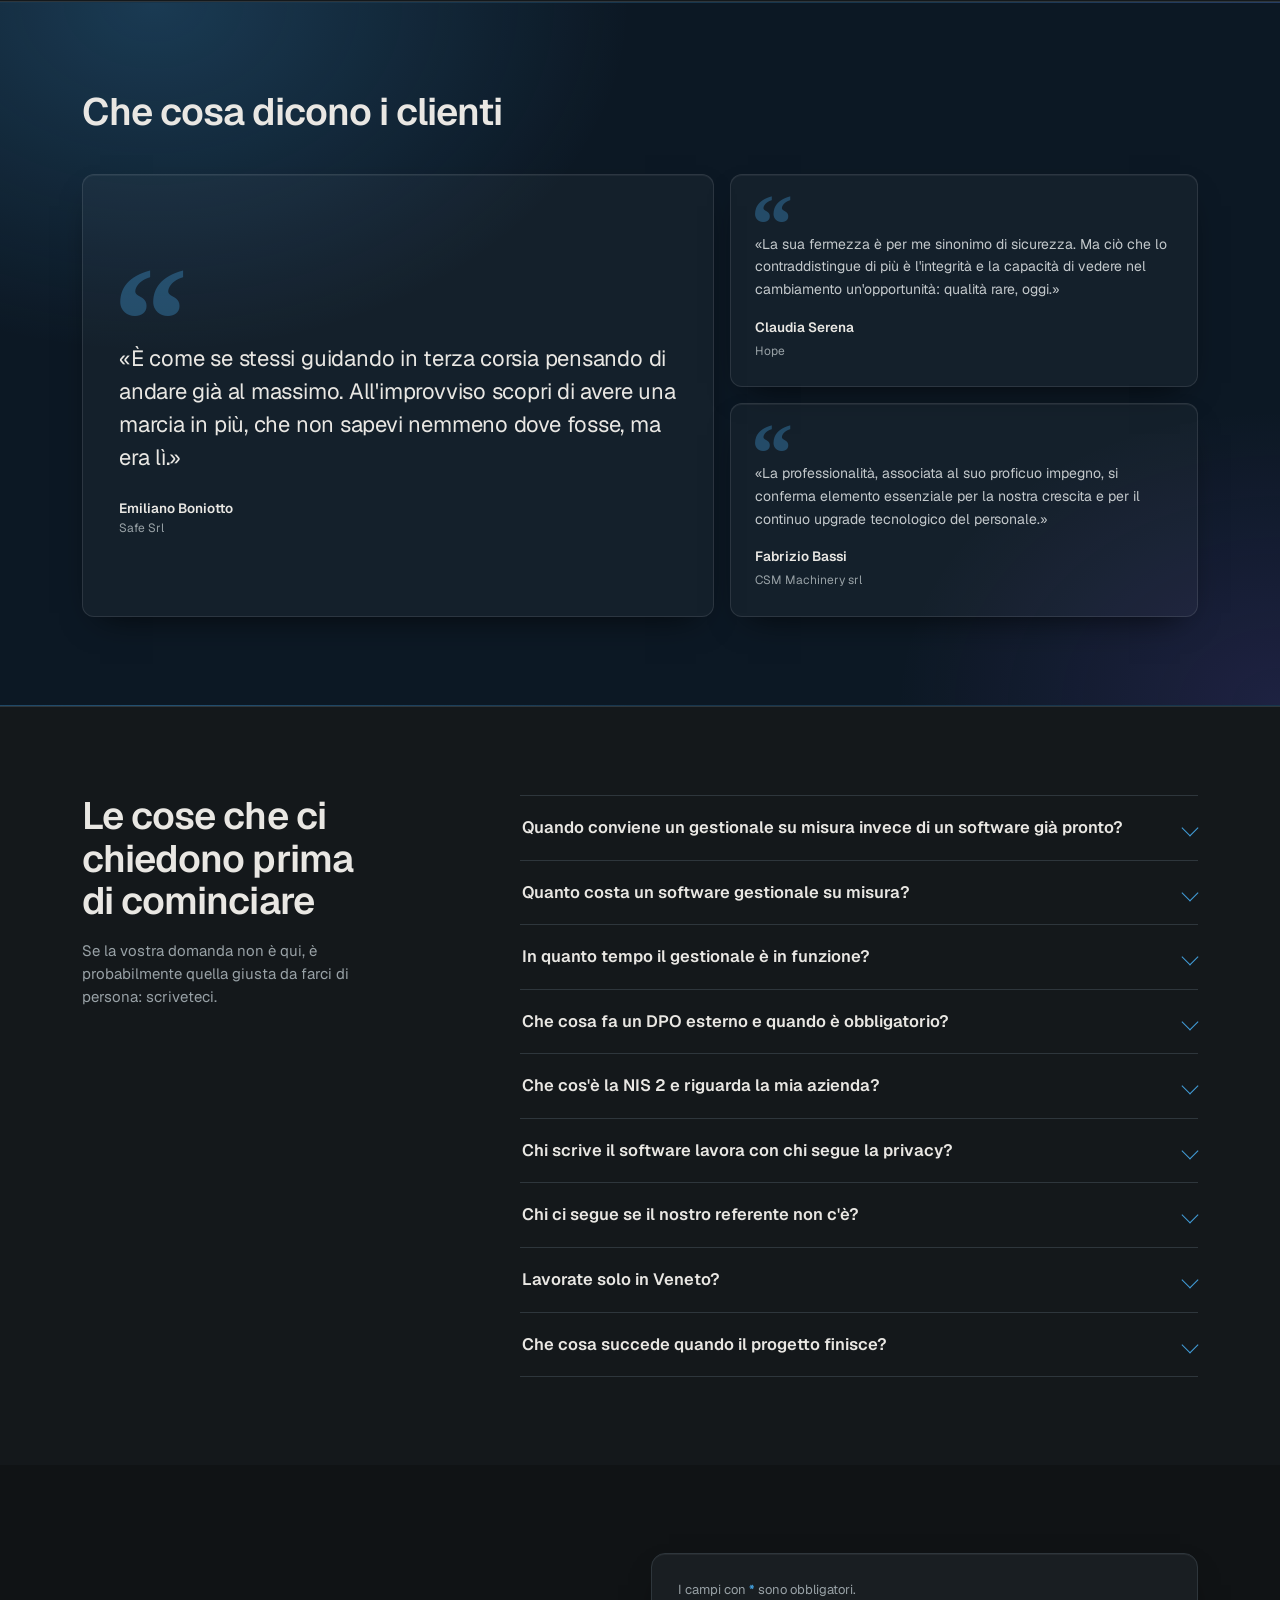
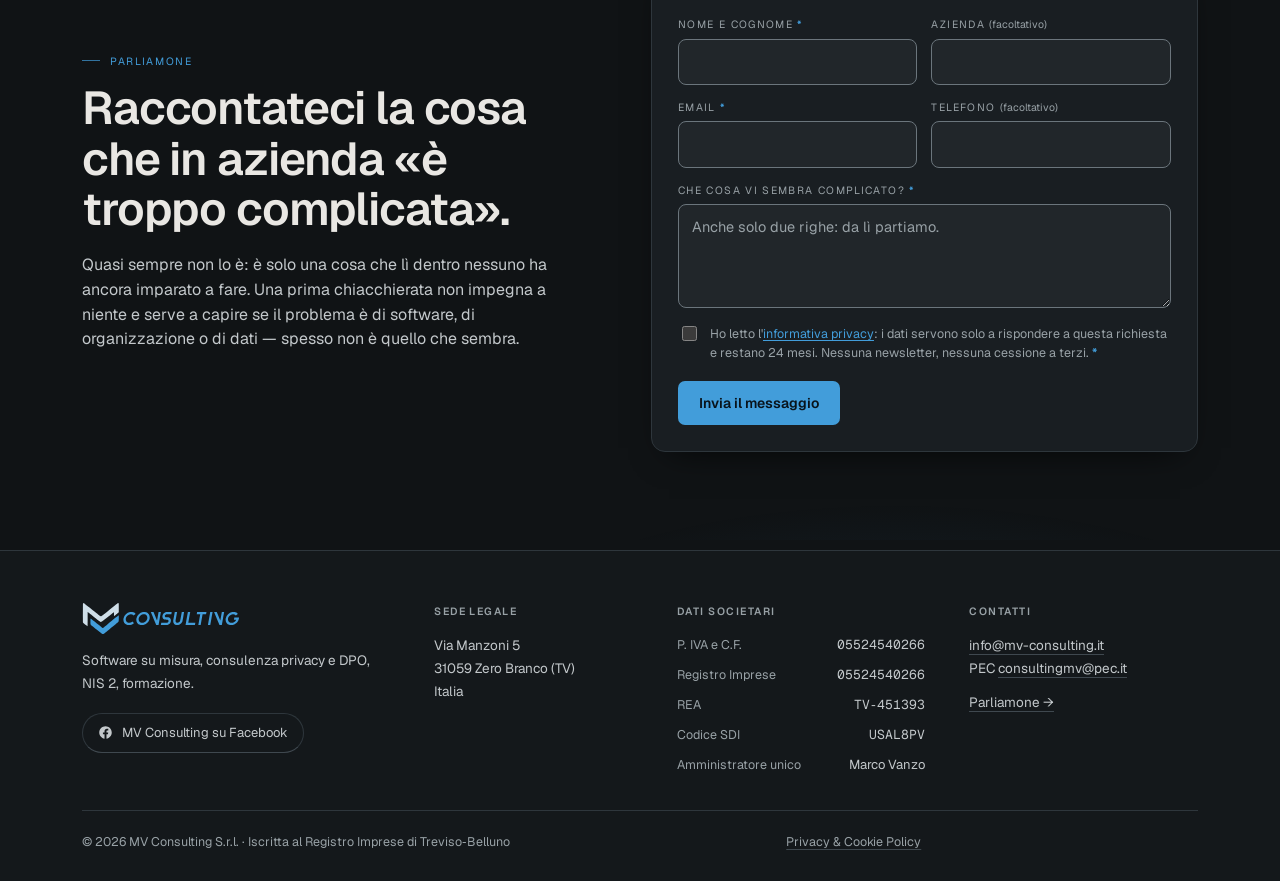
==== commit 2ba0f209: "fix(a11y): --p-text per i testi piccoli di MV Sport Travel e Zanutta, contrasto ≥4.5:1 Co-Authored-B" ====
--- a/index.html
+++ b/index.html
@@ -488,7 +488,7 @@
       </article>
 
       <!-- 02 -->
-      <article class="case" style="--p:#E8006A; --p2:#34D399; --p3:#E8006A; --tint:rgba(232,0,106,.10)">
+      <article class="case" style="--p:#E8006A; --p-text:#FF4A9D; --p2:#34D399; --p3:#E8006A; --tint:rgba(232,0,106,.10)">
         <div class="case-top">
           <div class="rv">
             <div class="case-id"><span class="kind">Turismo sportivo</span></div>
@@ -588,7 +588,7 @@
       </article>
 
       <!-- 04 -->
-      <article class="case nis" style="--p:#E04552; --p2:#5B86D6; --p3:#E04552; --tint:rgba(173,34,48,.12)">
+      <article class="case nis" style="--p:#E04552; --p-text:#E76C77; --p2:#5B86D6; --p3:#E04552; --tint:rgba(173,34,48,.12)">
         <div class="case-top">
           <div class="rv">
             <div class="case-id"><span class="kind">Distribuzione edile · Sicurezza informatica</span></div>
--- a/assets/css/style.css
+++ b/assets/css/style.css
@@ -281,6 +281,9 @@
 #progetti{overflow-x:clip;}
 .case{
   --p:var(--brand); --p2:var(--brand); --tint:rgba(66,157,218,.07);
+  /* --p-text: lo stesso colore schiarito quanto basta per i testi piccoli (≥4.5:1
+     su pannello e alone). Barre, pallini e bordi restano col colore del cliente. */
+  --p-text:var(--p);
   position:relative; border-top:1px solid var(--edge); padding:64px 0;
 }
 .case:first-of-type{border-top:0;}
@@ -315,14 +318,14 @@
 .ba .before{background:linear-gradient(180deg, rgba(216,164,106,.06), transparent 60%), var(--bg2); border-right:1px solid var(--edge);}
 .ba .after{background:linear-gradient(180deg, var(--tint), transparent), var(--panel);}
 .ba h4{font-size:10px; letter-spacing:.16em; text-transform:uppercase; margin-bottom:10px;}
-.ba .before h4{color:var(--warm);} .ba .after h4{color:var(--p);}
+.ba .before h4{color:var(--warm);} .ba .after h4{color:var(--p-text);}
 .ba p{font-size:13.5px; line-height:1.6; color:var(--body);}
 .case-body > p{font-size:15.5px; line-height:1.7; color:var(--body); margin-bottom:18px; max-width:64ch;}
 .viz{margin-top:26px; background:var(--panel); border:1px solid var(--edge); border-radius:12px; overflow:hidden;}
 .viz-head{display:flex; justify-content:space-between; padding:11px 16px; border-bottom:1px solid var(--edge);
   font-size:10px; letter-spacing:.12em; text-transform:uppercase; color:var(--dim);
   background:linear-gradient(90deg, var(--tint), transparent 65%);}
-.viz-head span:last-child{color:var(--p);}
+.viz-head span:last-child{color:var(--p-text);}
 .viz-body{padding:20px 16px;}
 .case h3{position:relative;}
 .case h3::before{content:""; position:absolute; left:-18px; top:.28em; bottom:.22em; width:3px;
@@ -340,7 +343,7 @@
   transition:transform .6s var(--ease), opacity .6s var(--ease), border-color .6s, color .6s;
 }
 .viz.in .flow .st{transform:none; opacity:1; border-color:var(--edge2); color:var(--text);}
-.viz.in .flow .st:last-child{border-color:var(--p); color:var(--p);}
+.viz.in .flow .st:last-child{border-color:var(--p); color:var(--p-text);}
 .flow .ar{color:var(--dim); font-size:12px;}
 
 /* viz 3 - moduli */
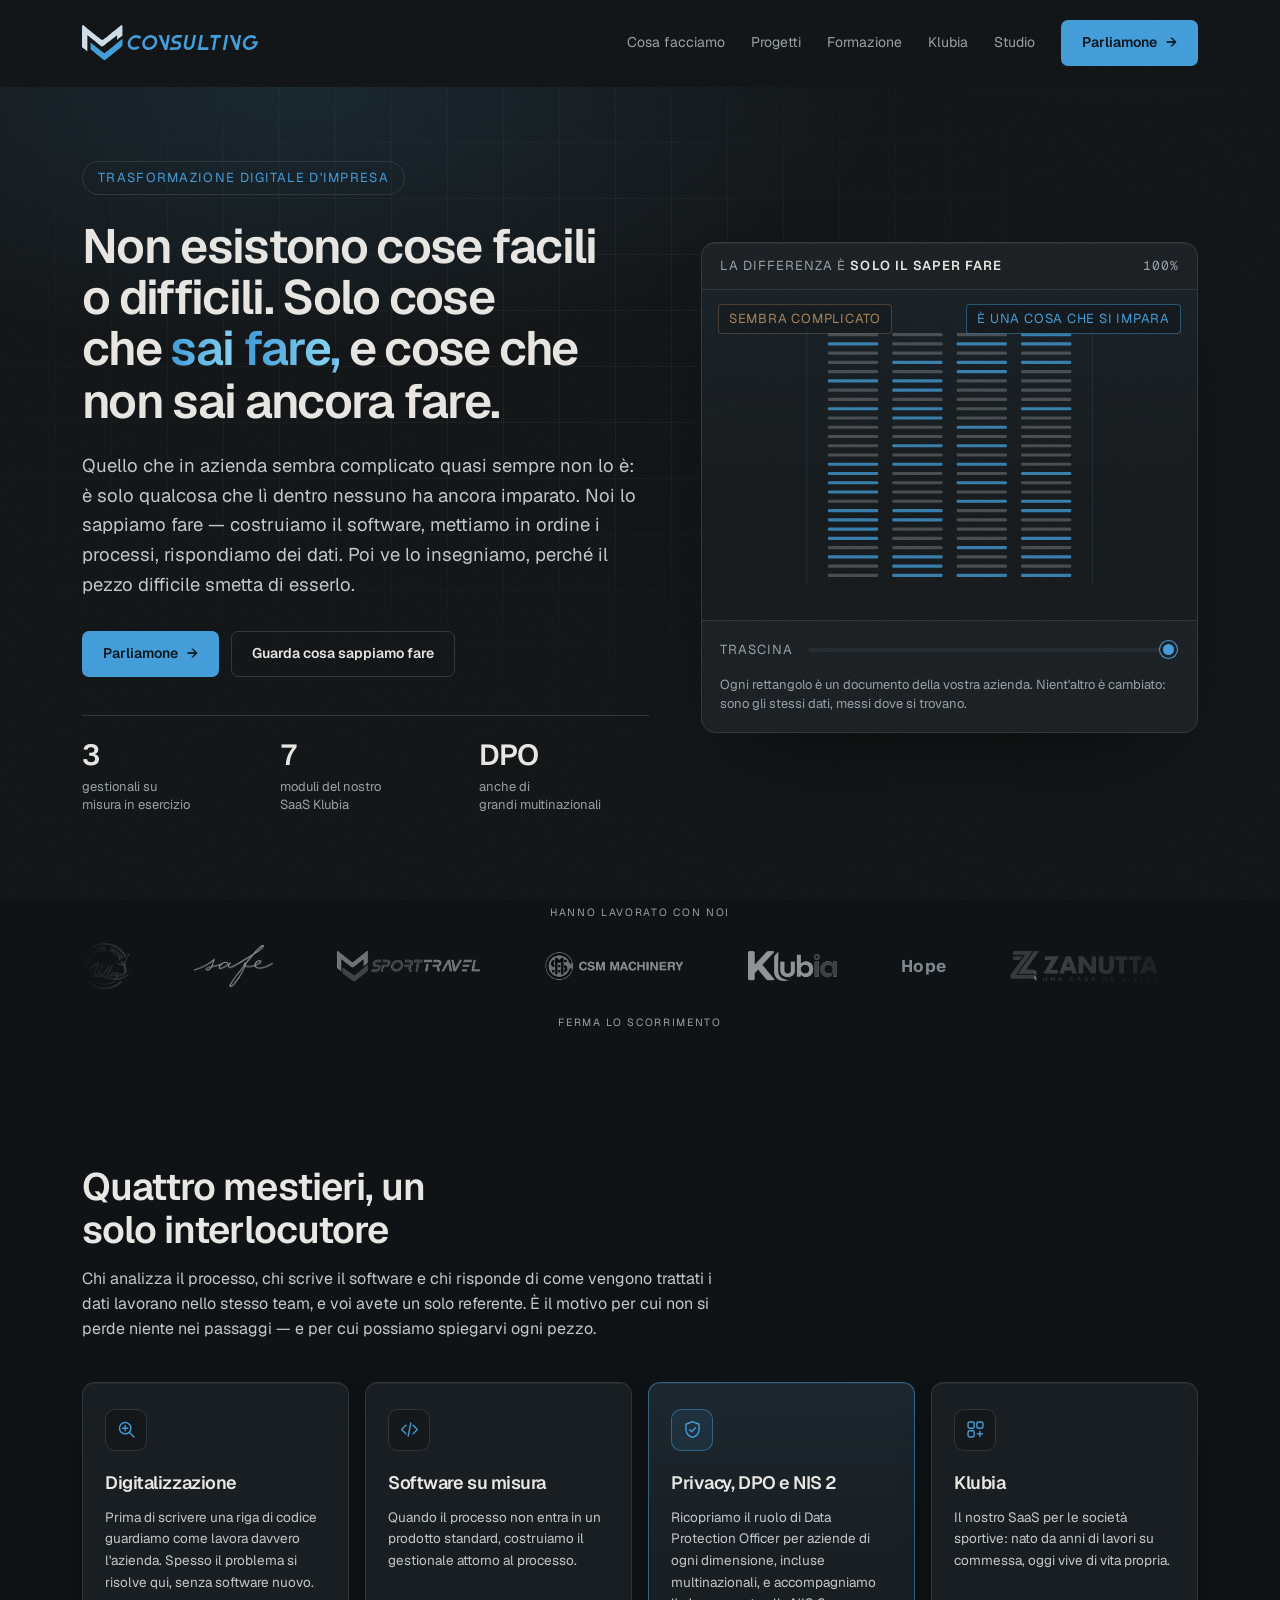
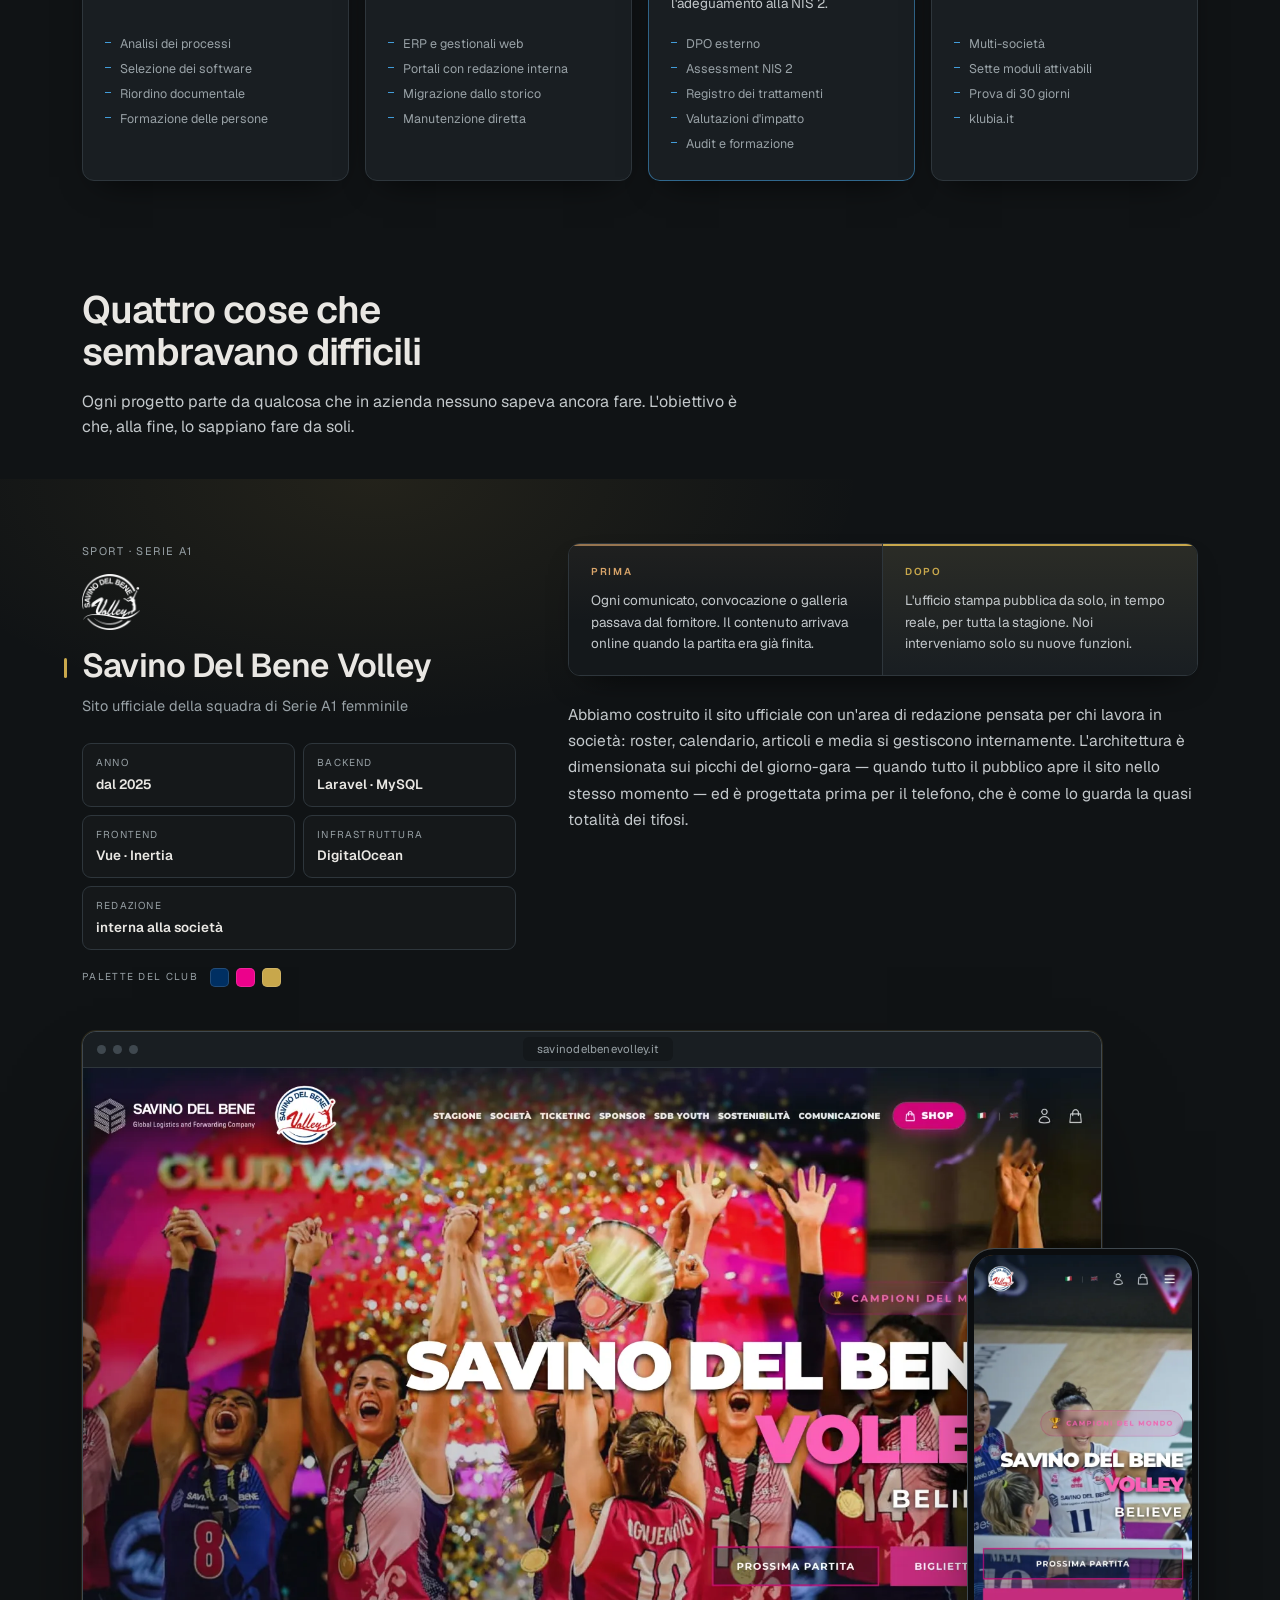
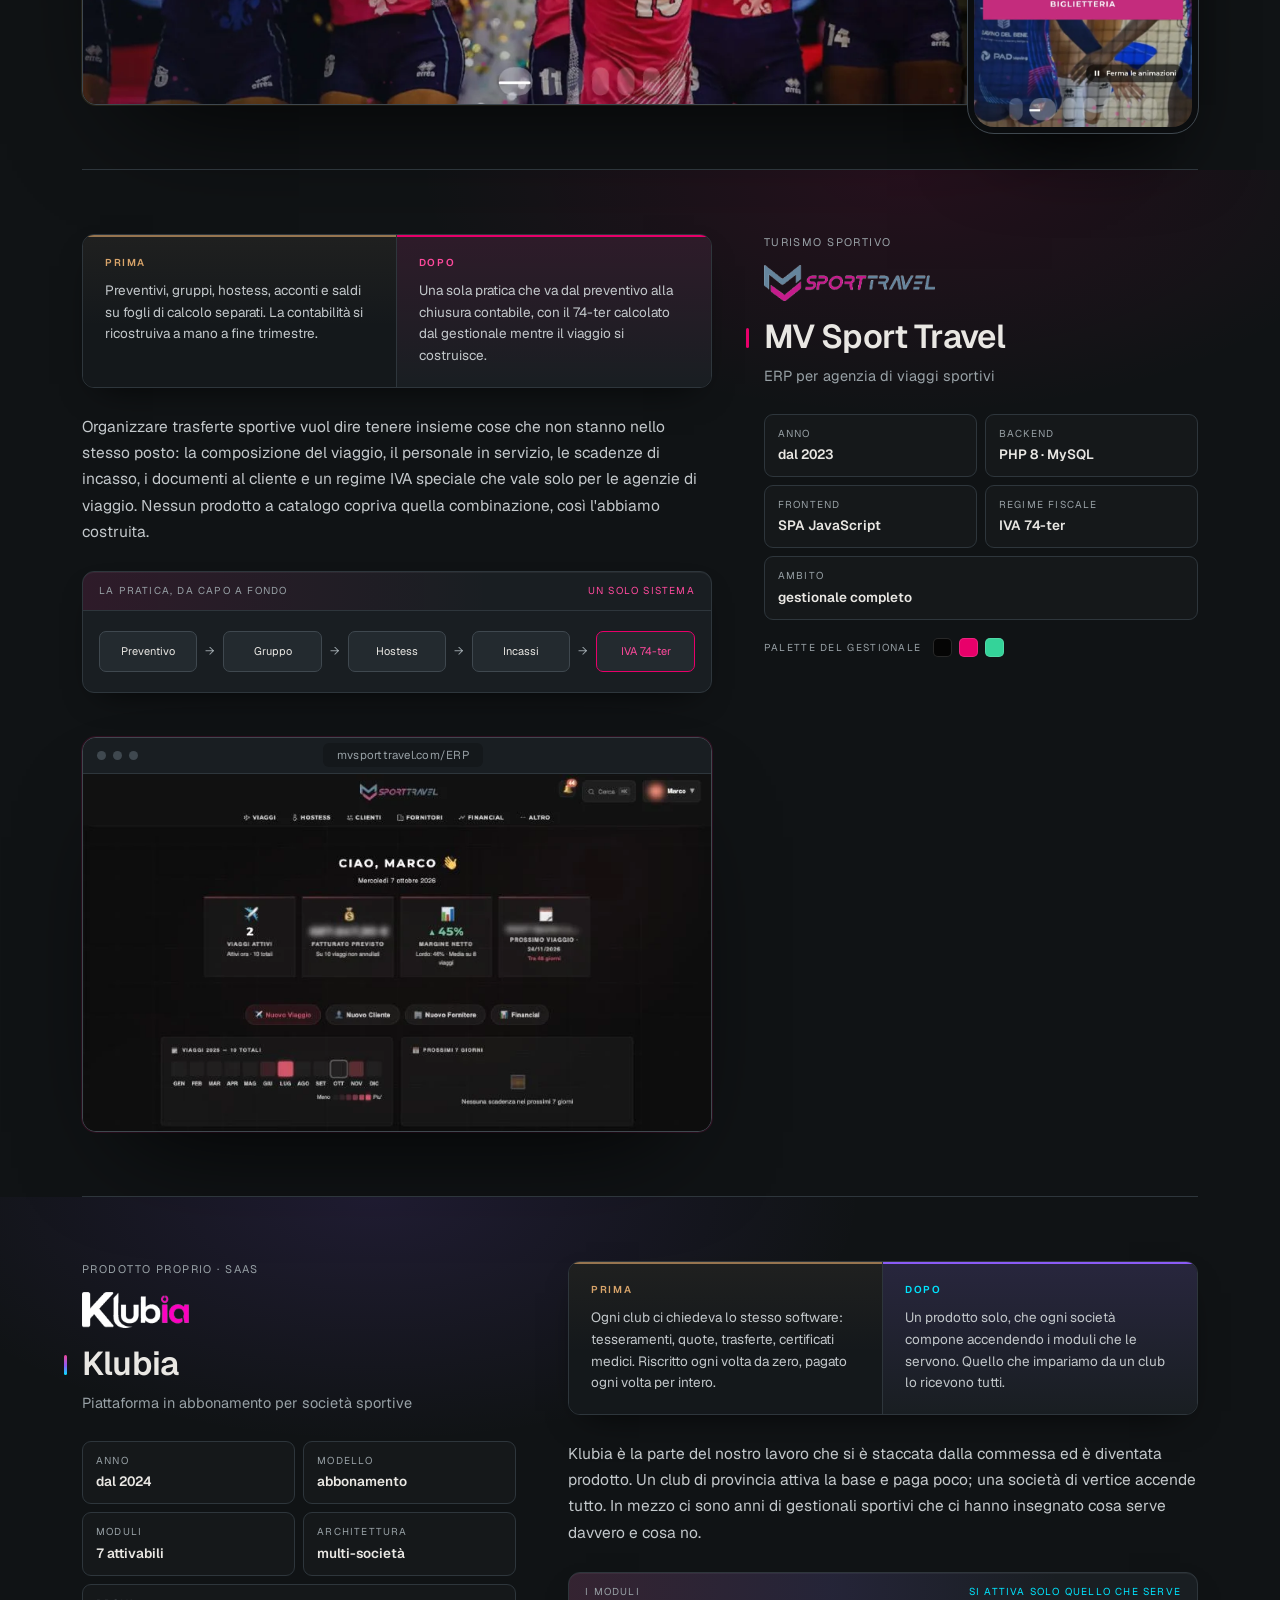
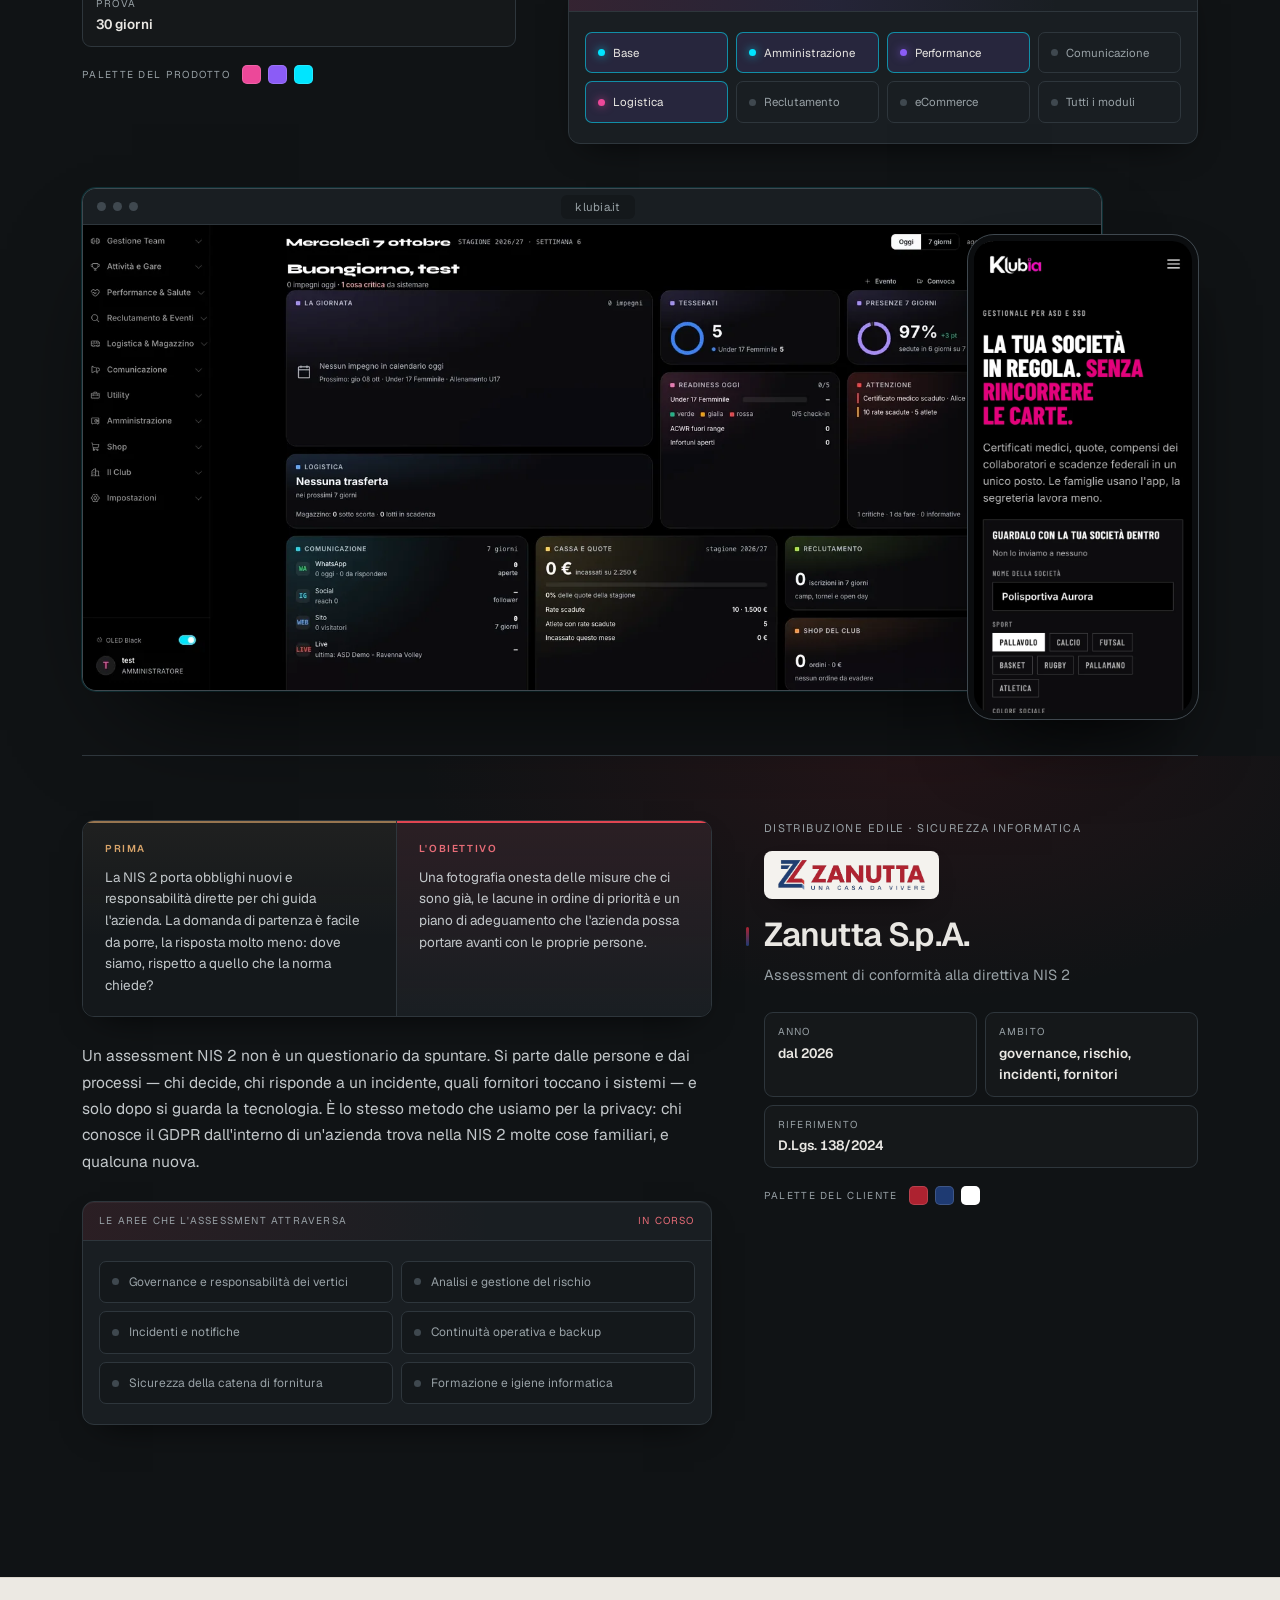
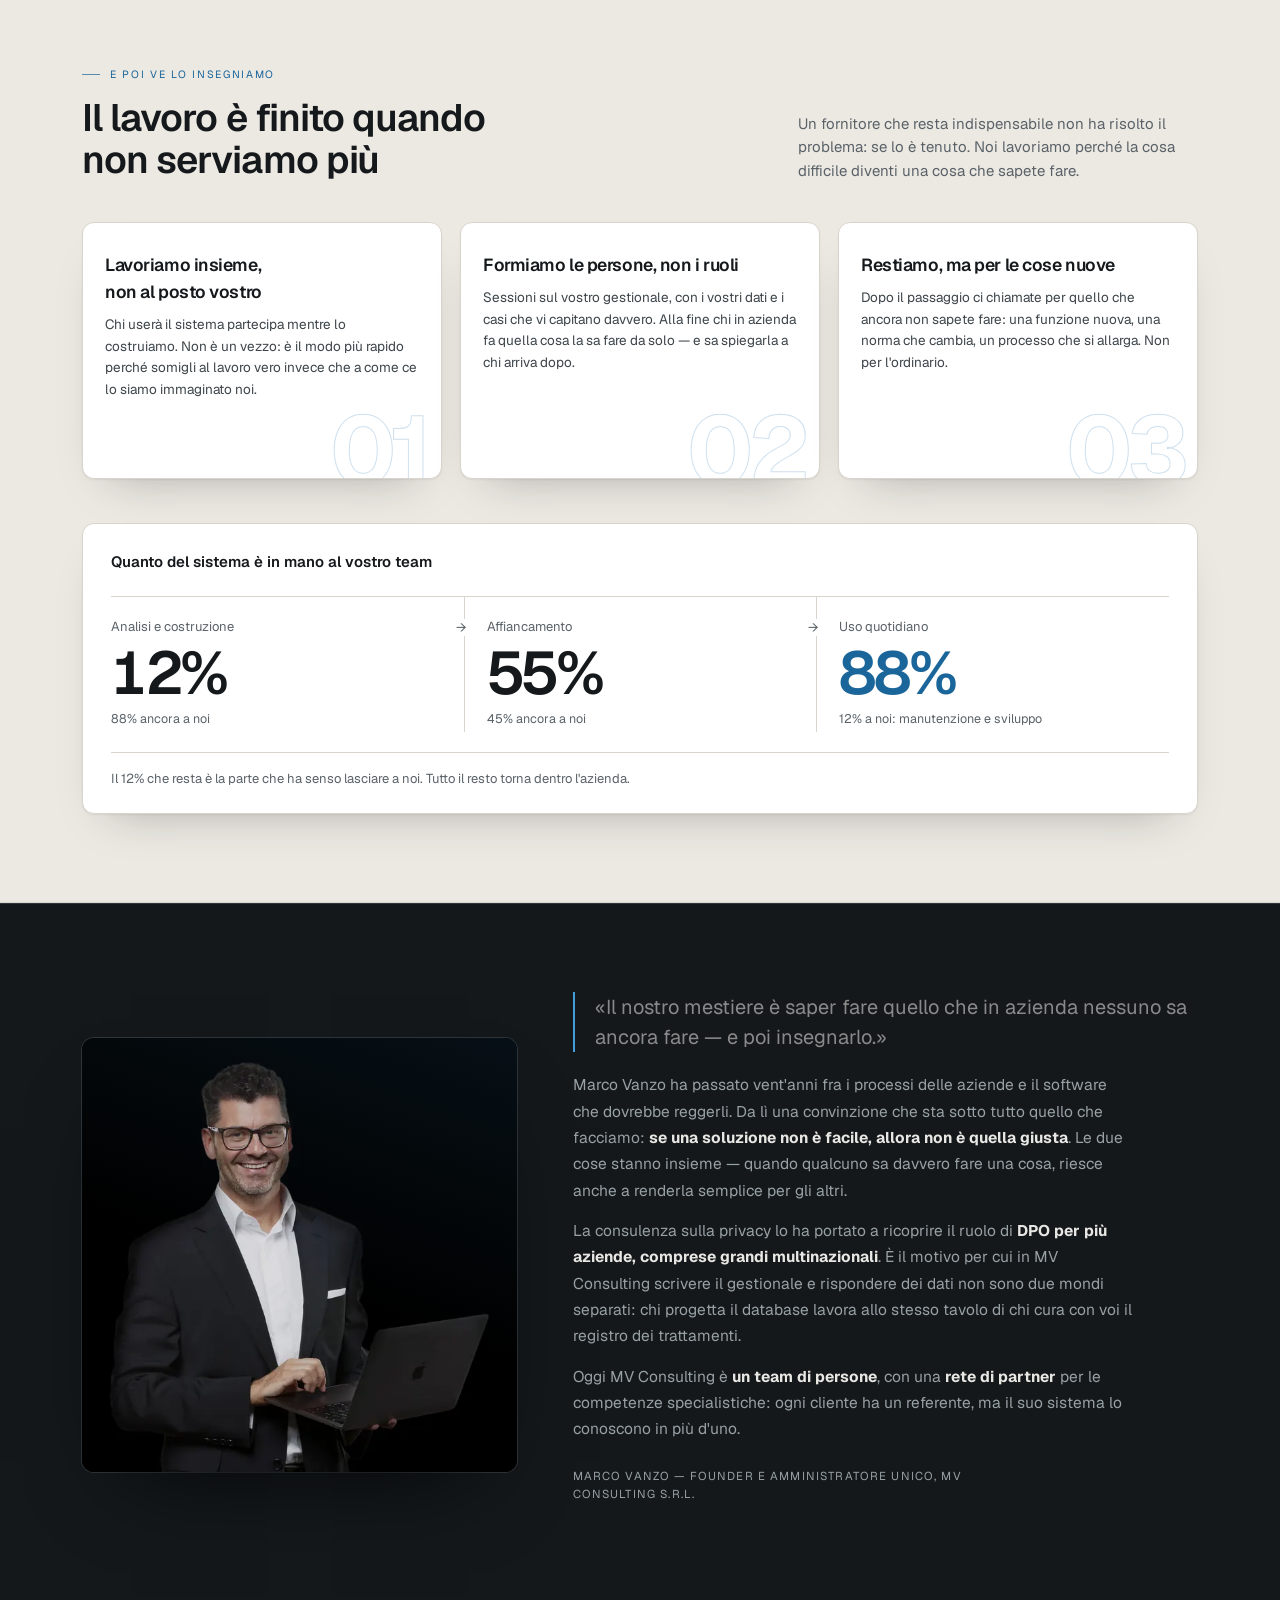
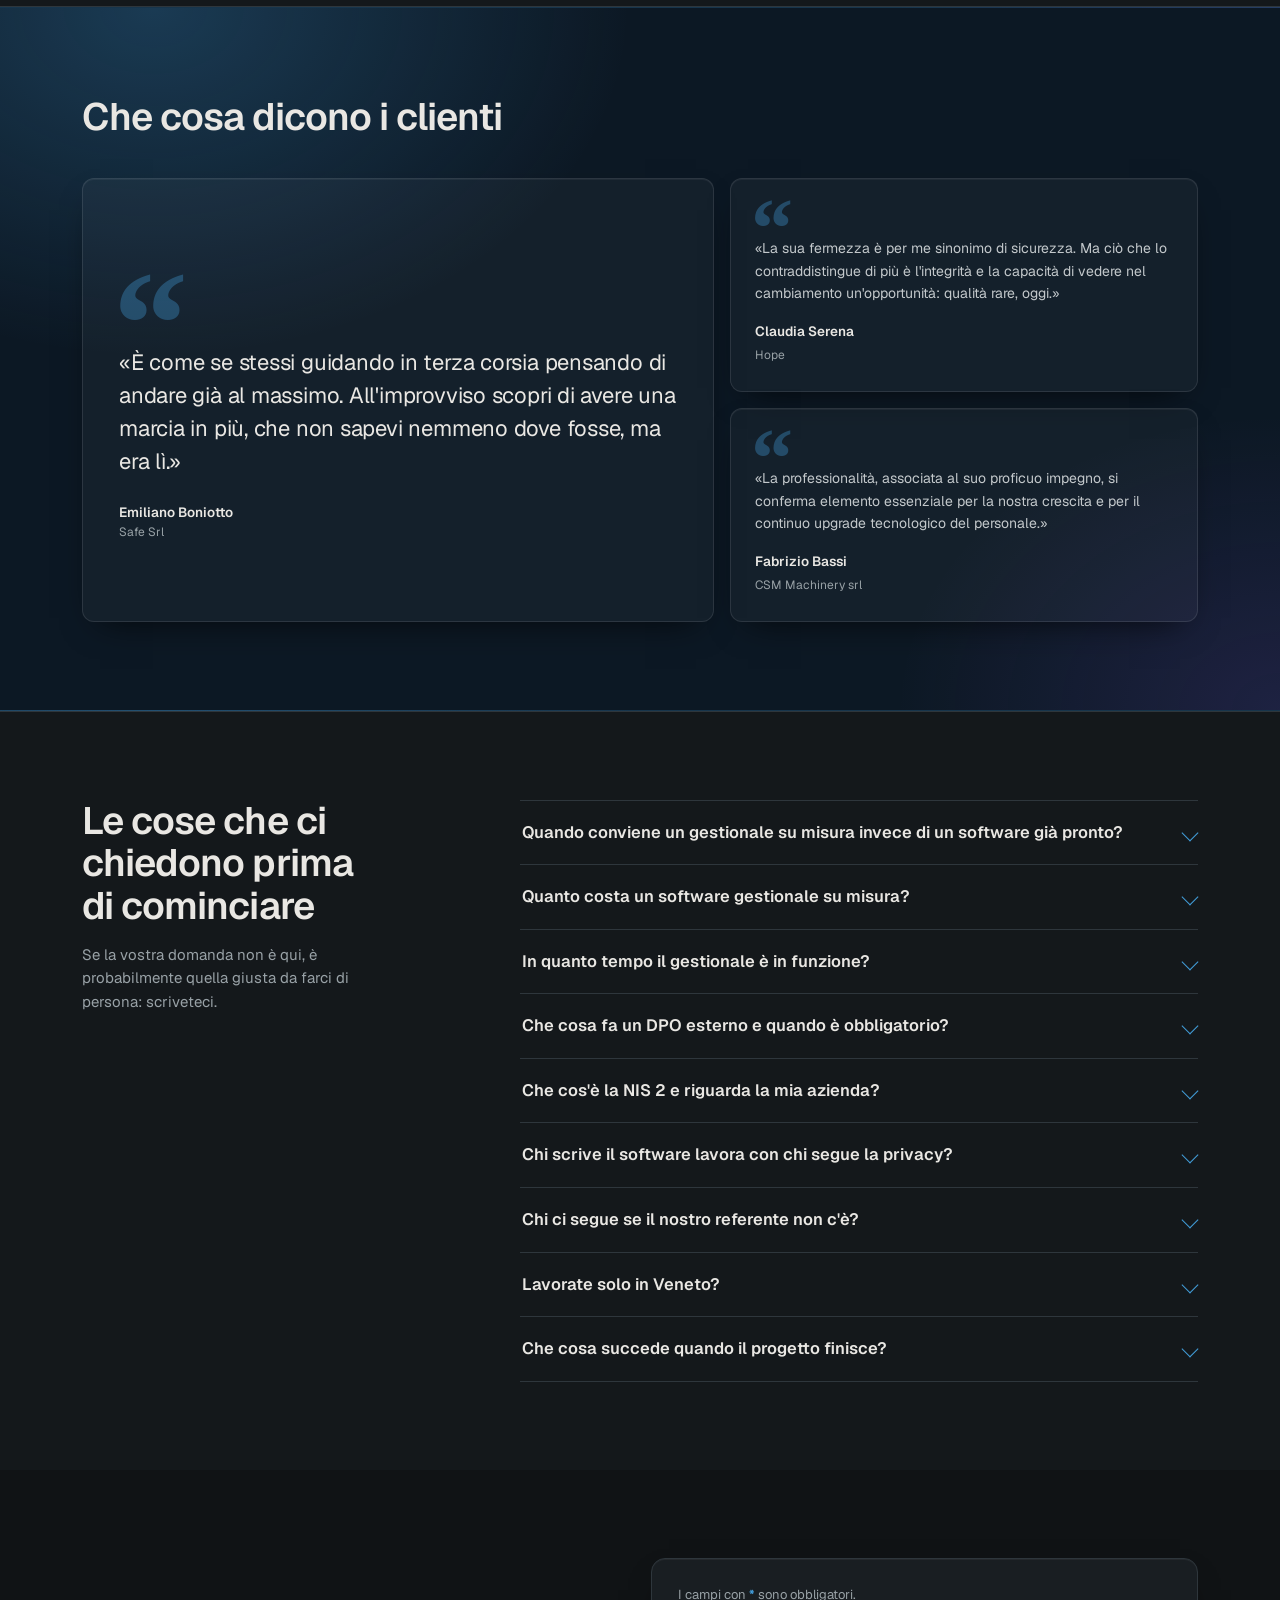
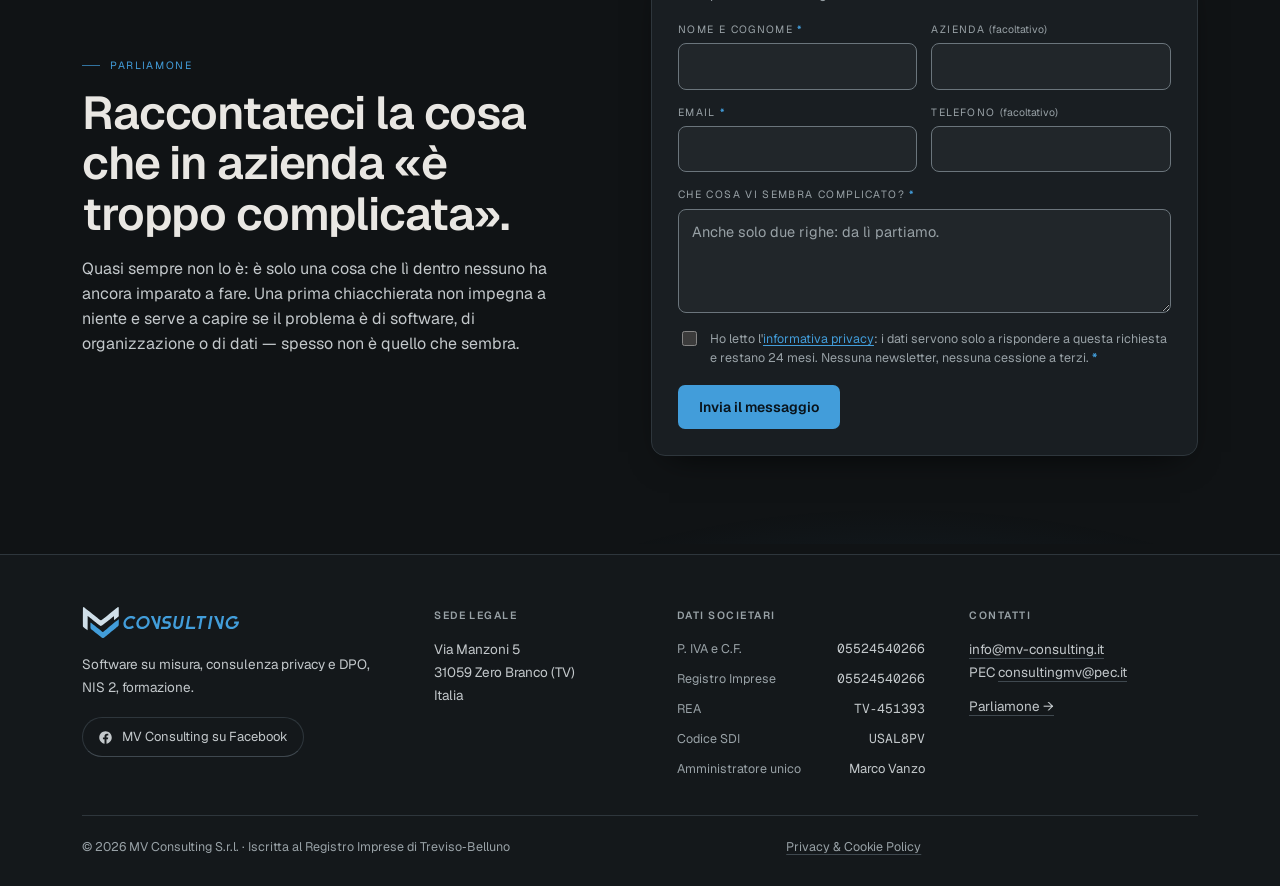
==== commit ae5116f4: "fix(mobile): nella hero la demo prima dei numeri, didascalie sotto la cifra Co-Authored-By: Claude O" ====
--- a/index.html
+++ b/index.html
@@ -357,11 +357,6 @@
           <a class="btn" href="#contatti" data-cta="hero">Parliamone <span class="arw">→</span></a>
           <a class="btn ghost" href="#progetti" data-cta="hero-progetti">Guarda cosa sappiamo fare</a>
         </div>
-        <div class="stats rv">
-          <div class="stat"><b data-count="3">0</b><span>gestionali su misura in esercizio</span></div>
-          <div class="stat"><b data-count="7">0</b><span>moduli del nostro SaaS Klubia</span></div>
-          <div class="stat"><b data-text="DPO">—</b><span>anche di grandi multinazionali</span></div>
-        </div>
       </div>
 
       <div class="demo rv" id="demo">
@@ -380,6 +375,14 @@
           </div>
           <p class="demo-note">Ogni rettangolo è un documento della vostra azienda. Nient'altro è cambiato: sono gli stessi dati, messi dove si trovano.</p>
         </div>
+      </div>
+
+      <!-- fuori dalla colonna del testo: su telefono vengono dopo la demo,
+           su schermo tornano sotto il testo grazie alle aree della griglia -->
+      <div class="stats rv">
+        <div class="stat"><b data-count="3">0</b><span>gestionali su misura in esercizio</span></div>
+        <div class="stat"><b data-count="7">0</b><span>moduli del nostro SaaS Klubia</span></div>
+        <div class="stat"><b data-text="DPO">—</b><span>anche di grandi multinazionali</span></div>
       </div>
     </div>
   </section>
--- a/assets/css/style.css
+++ b/assets/css/style.css
@@ -180,9 +180,13 @@
 }
 /* la colonna del testo era più stretta della scheda: il titolo andava a sei righe
    e accanto restava un vuoto. Ora il peso delle due colonne è invertito. */
-.hero-grid{display:grid; grid-template-columns:minmax(0,1.14fr) minmax(0,1fr); gap:52px; align-items:center; position:relative;}
+.hero-grid{display:grid; grid-template-columns:minmax(0,1.14fr) minmax(0,1fr); gap:0 52px; align-items:center; position:relative;
+  grid-template-areas:"testo demo" "numeri demo";}
+.hero-grid > :first-child{grid-area:testo;}
+.hero-grid > .demo{grid-area:demo;}
+.hero-grid > .stats{grid-area:numeri; align-self:start;}
 .eyebrow{
-  display:inline-flex; align-items:center; gap:10px; font-size:11px; letter-spacing:.14em;
+  display:inline-flex; align-items:center; gap:10px; font-size:13px; letter-spacing:.1em;
   text-transform:uppercase; color:var(--brand); border:1px solid var(--edge); border-radius:999px;
   padding:6px 15px; margin-bottom:26px;
 }
@@ -196,38 +200,37 @@
 .stats{display:grid; grid-template-columns:repeat(3,auto); gap:34px; justify-content:start;
   border-top:1px solid var(--edge); padding-top:24px;}
 .stat b{display:block; font-size:29px; font-weight:600; letter-spacing:-.03em; font-variant-numeric:tabular-nums; line-height:1.1;}
-.stat span{font-size:12.5px; color:var(--dim);}
-/* su schermi stretti tre colonne diventano tre parole a capo per riga: si passa a elenco */
+.stat span{font-size:13px; color:var(--dim);}
+/* su telefono restano tre colonne, con la didascalia sotto la cifra: messa a
+   fianco, con la cifra in una colonna fissa, sembravano una tabella */
 @media (max-width:620px){
-  .stats{grid-template-columns:1fr; gap:0; padding-top:8px;}
-  .stat{display:flex; align-items:baseline; gap:14px; padding:11px 0; border-bottom:1px solid var(--edge);}
-  .stat b{font-size:24px; min-width:52px; flex:none;}
-  .stat span{font-size:13px;}
+  .stats{gap:16px; padding-top:20px;}
+  .stat b{font-size:26px;}
 }
 
 /* ---------- demo trasformazione ---------- */
 .demo{background:var(--panel); border:1px solid var(--edge); border-radius:14px; overflow:hidden;
   box-shadow:0 40px 90px -50px rgba(0,0,0,.9);}
-.demo-head{display:flex; justify-content:space-between; align-items:center; padding:13px 18px; border-bottom:1px solid var(--edge);
-  font-size:10.5px; letter-spacing:.12em; text-transform:uppercase; color:var(--dim);}
+.demo-head{display:flex; justify-content:space-between; align-items:center; gap:14px; padding:13px 18px; border-bottom:1px solid var(--edge);
+  font-size:13px; letter-spacing:.08em; text-transform:uppercase; color:var(--dim);}
 .demo-head b{color:var(--text); font-weight:600;}
 .demo-stage{position:relative; height:clamp(268px,54vw,330px); background:
   linear-gradient(180deg, rgba(66,157,218,.05), transparent 60%), var(--bg2);}
 .demo-stage canvas{display:block; width:100%; height:100%;}
 .demo-tags{position:absolute; inset:0; pointer-events:none;}
-.demo-tag{position:absolute; top:14px; font-size:10px; letter-spacing:.13em; text-transform:uppercase;
+.demo-tag{position:absolute; top:14px; font-size:13px; letter-spacing:.06em; text-transform:uppercase;
   padding:4px 10px; border-radius:4px; background:rgba(16,19,21,.55);
   transition:opacity .45s var(--ease), transform .45s var(--ease);}
 .demo-tag.a{left:16px; color:var(--warm); border:1px solid rgba(216,164,106,.34);}
 .demo-tag.b{right:16px; color:var(--brand); border:1px solid rgba(66,157,218,.45);}
 /* sotto i 560px le due etichette si accavallavano: la seconda scende in basso */
 @media (max-width:560px){
-  .demo-tag{font-size:9.5px; letter-spacing:.1em; padding:4px 8px;}
+  .demo-tag{font-size:13px; letter-spacing:.04em; padding:4px 8px;}
   .demo-tag.b{top:auto; bottom:14px; right:16px;}
 }
 .demo-foot{padding:15px 18px 18px; border-top:1px solid var(--edge);}
 .scrub{display:flex; align-items:center; gap:14px;}
-.scrub label{font-size:10.5px; letter-spacing:.12em; text-transform:uppercase; color:var(--dim); white-space:nowrap;}
+.scrub label{font-size:13px; letter-spacing:.08em; text-transform:uppercase; color:var(--dim); white-space:nowrap;}
 /* la barra è alta 4px ma l'area toccabile deve restare grande: si usa il riempimento */
 input[type=range]{
   -webkit-appearance:none; appearance:none; flex:1; min-width:0; height:24px; padding:10px 0;
@@ -241,7 +244,7 @@
 input[type=range]::-moz-range-thumb{
   width:14px; height:14px; border-radius:50%; background:var(--brand); border:3px solid var(--panel); cursor:grab;
 }
-.demo-note{margin-top:11px; font-size:12px; color:var(--dim);}
+.demo-note{margin-top:11px; font-size:13px; line-height:1.5; color:var(--dim);}
 
 /* ---------- sezioni ---------- */
 /* `clip` e non `hidden`: taglia quello che sborda (l'alone dei progetti arriva a
@@ -595,6 +598,8 @@
   .w{padding:0 20px;}
   .hero{padding:36px 0 56px;}
   .hero-grid,.case-top,.founder-grid,.end-in{grid-template-columns:1fr; gap:34px;}
+  .hero-grid{grid-template-areas:"testo" "demo" "numeri";}
+  .hero-cta{margin-bottom:0;}
   .areas{grid-template-columns:1fr;}
   .ba{grid-template-columns:1fr;}
   .ba .before{border-right:0; border-bottom:1px solid var(--edge);}
@@ -1009,7 +1014,6 @@
 /* numeri della hero: le didascalie andavano a capo a caso, interlinea larga */
 .stats{grid-template-columns:repeat(3,minmax(0,1fr)); gap:28px;}
 .stat span{display:block; margin-top:6px; line-height:1.4; text-wrap:balance;}
-@media (max-width:620px){.stats{grid-template-columns:1fr; gap:0;} .stat span{margin-top:0;}}
 
 /* aree: titoli, testi ed elenchi partono alla stessa altezza in tutte e
    quattro le schede, qualunque sia la lunghezza del paragrafo */
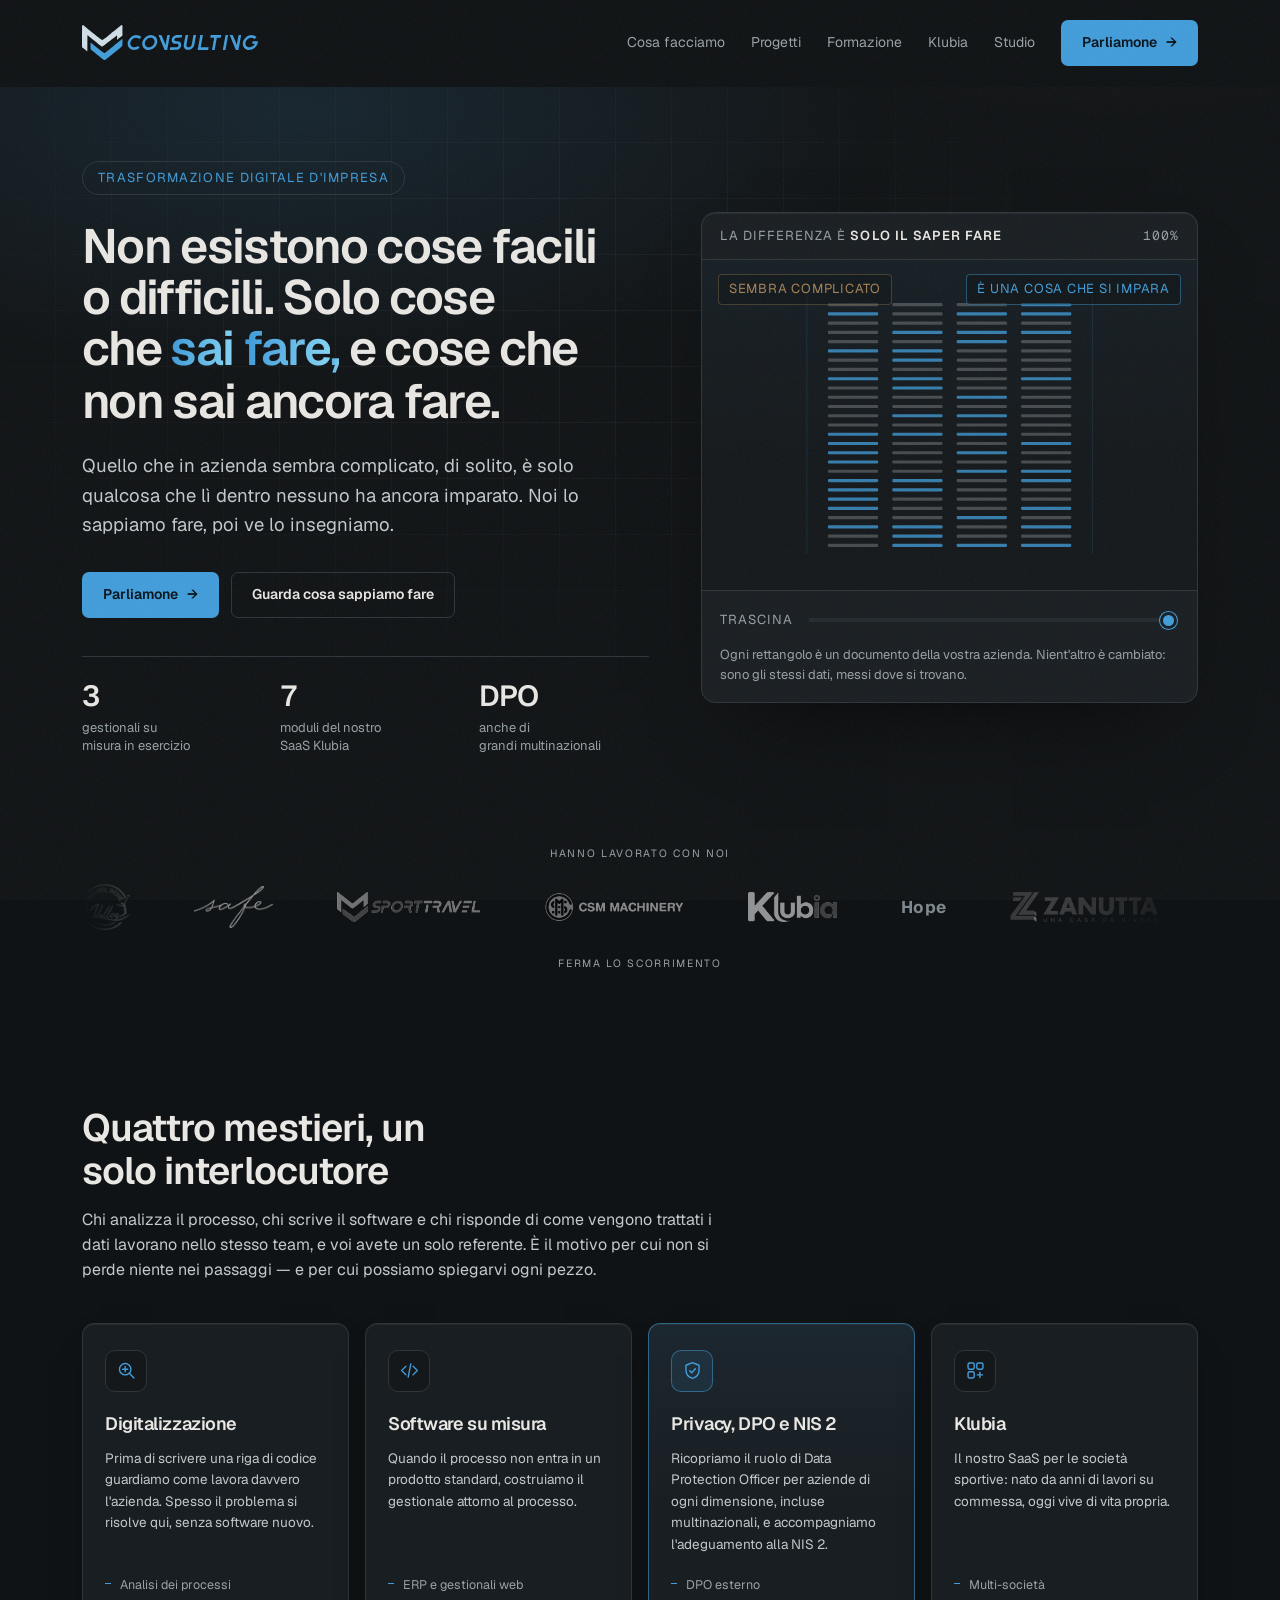
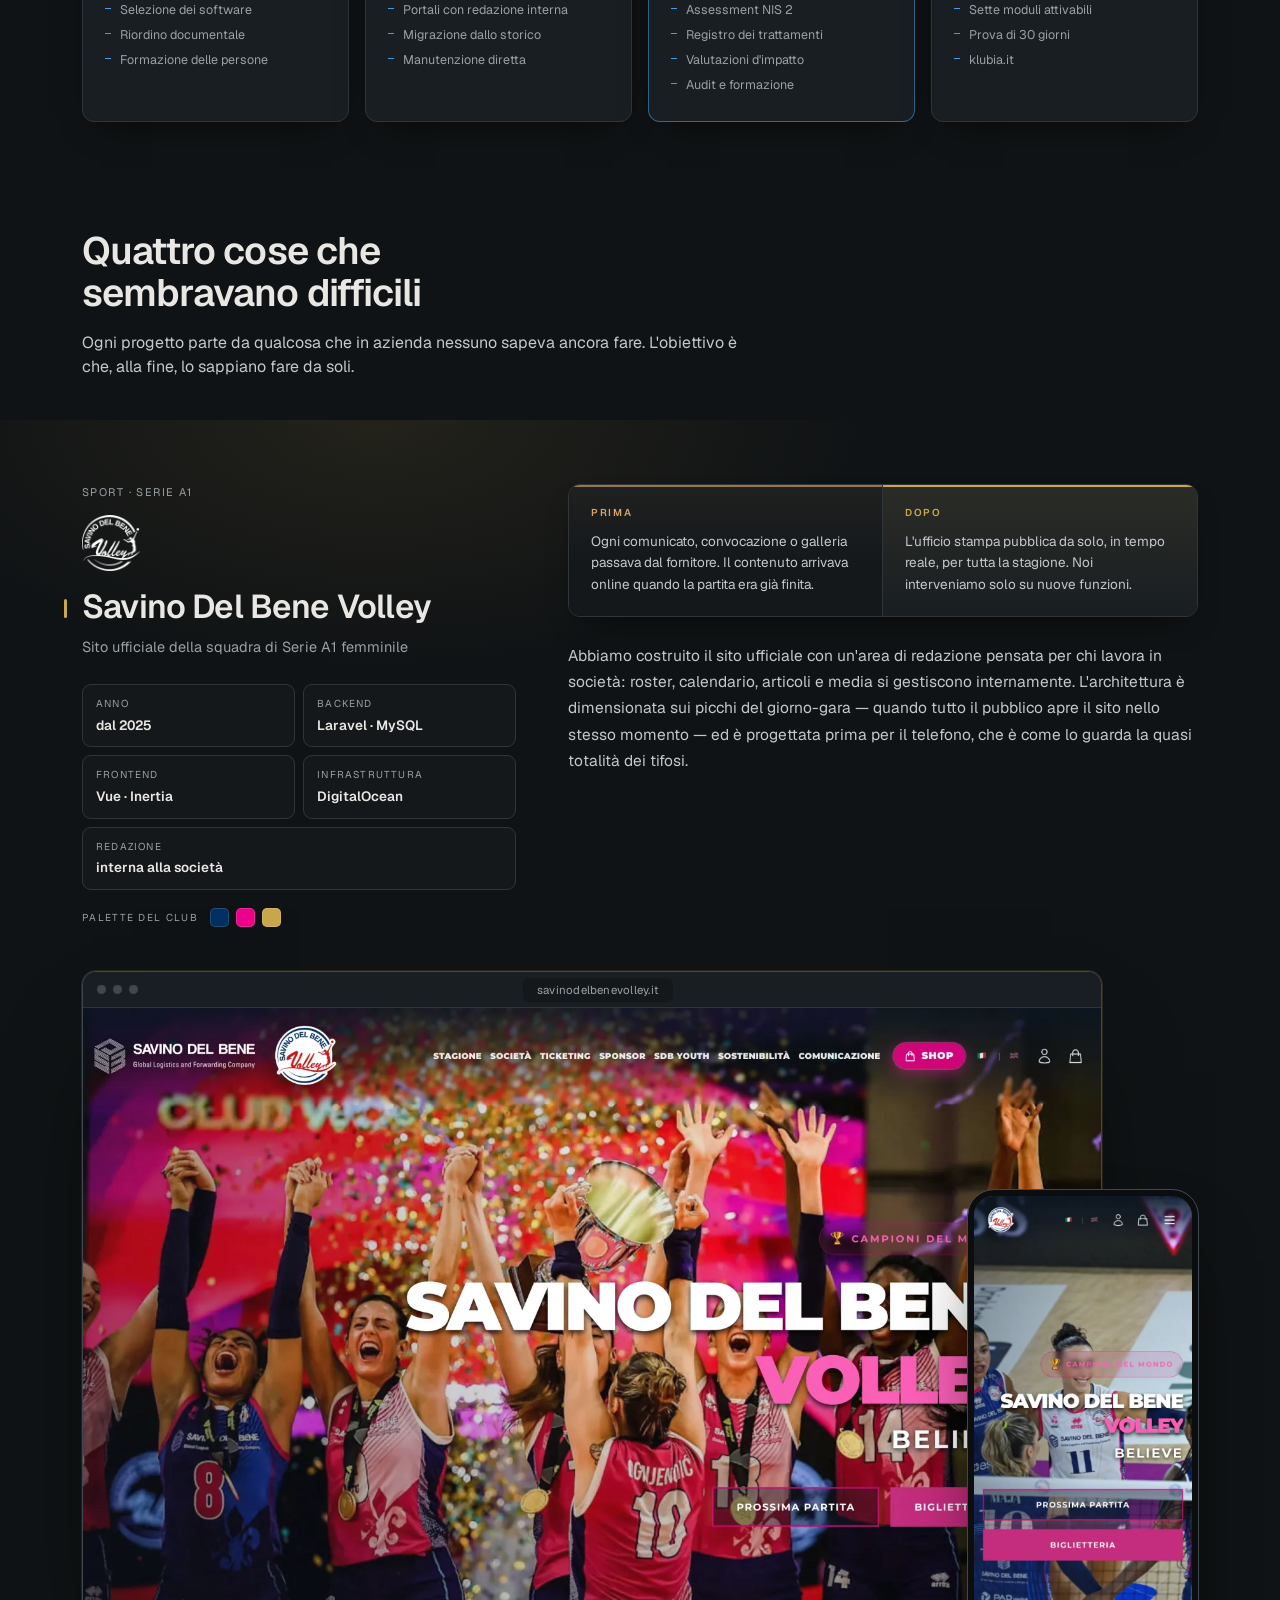
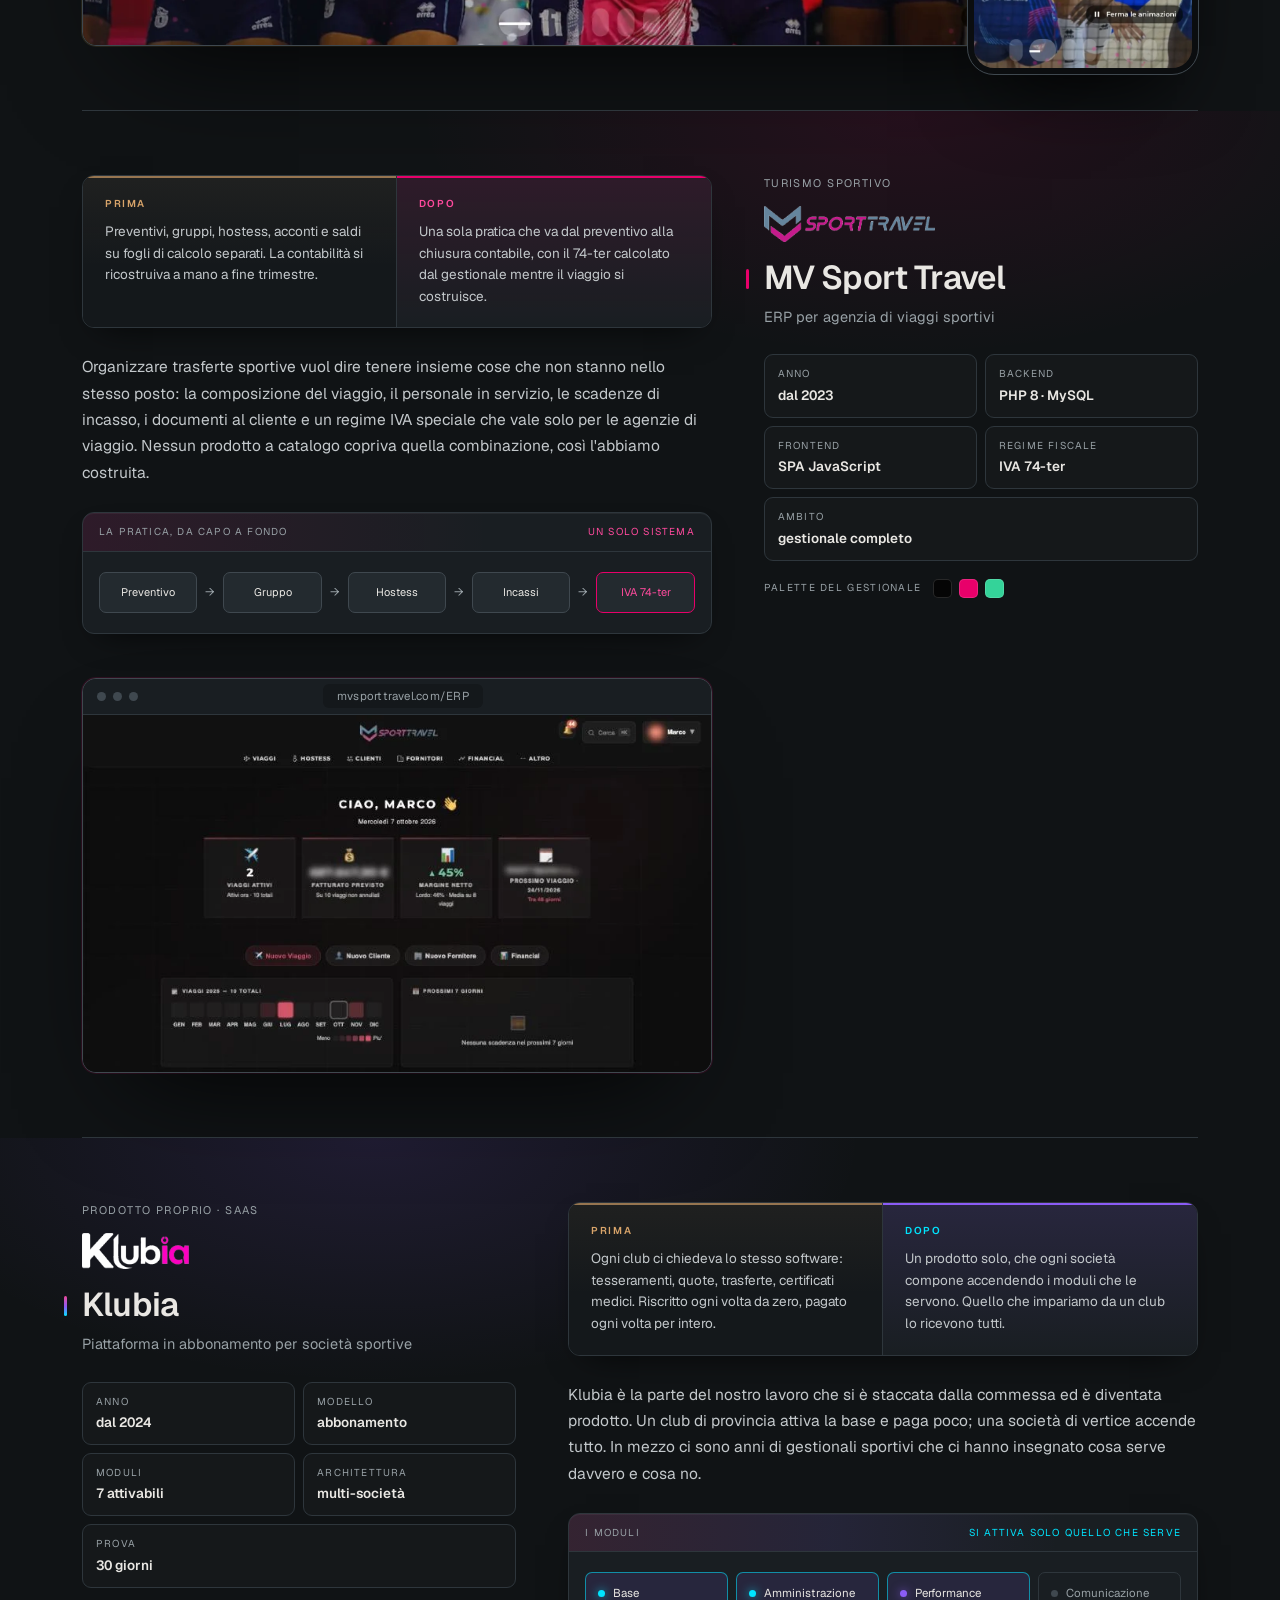
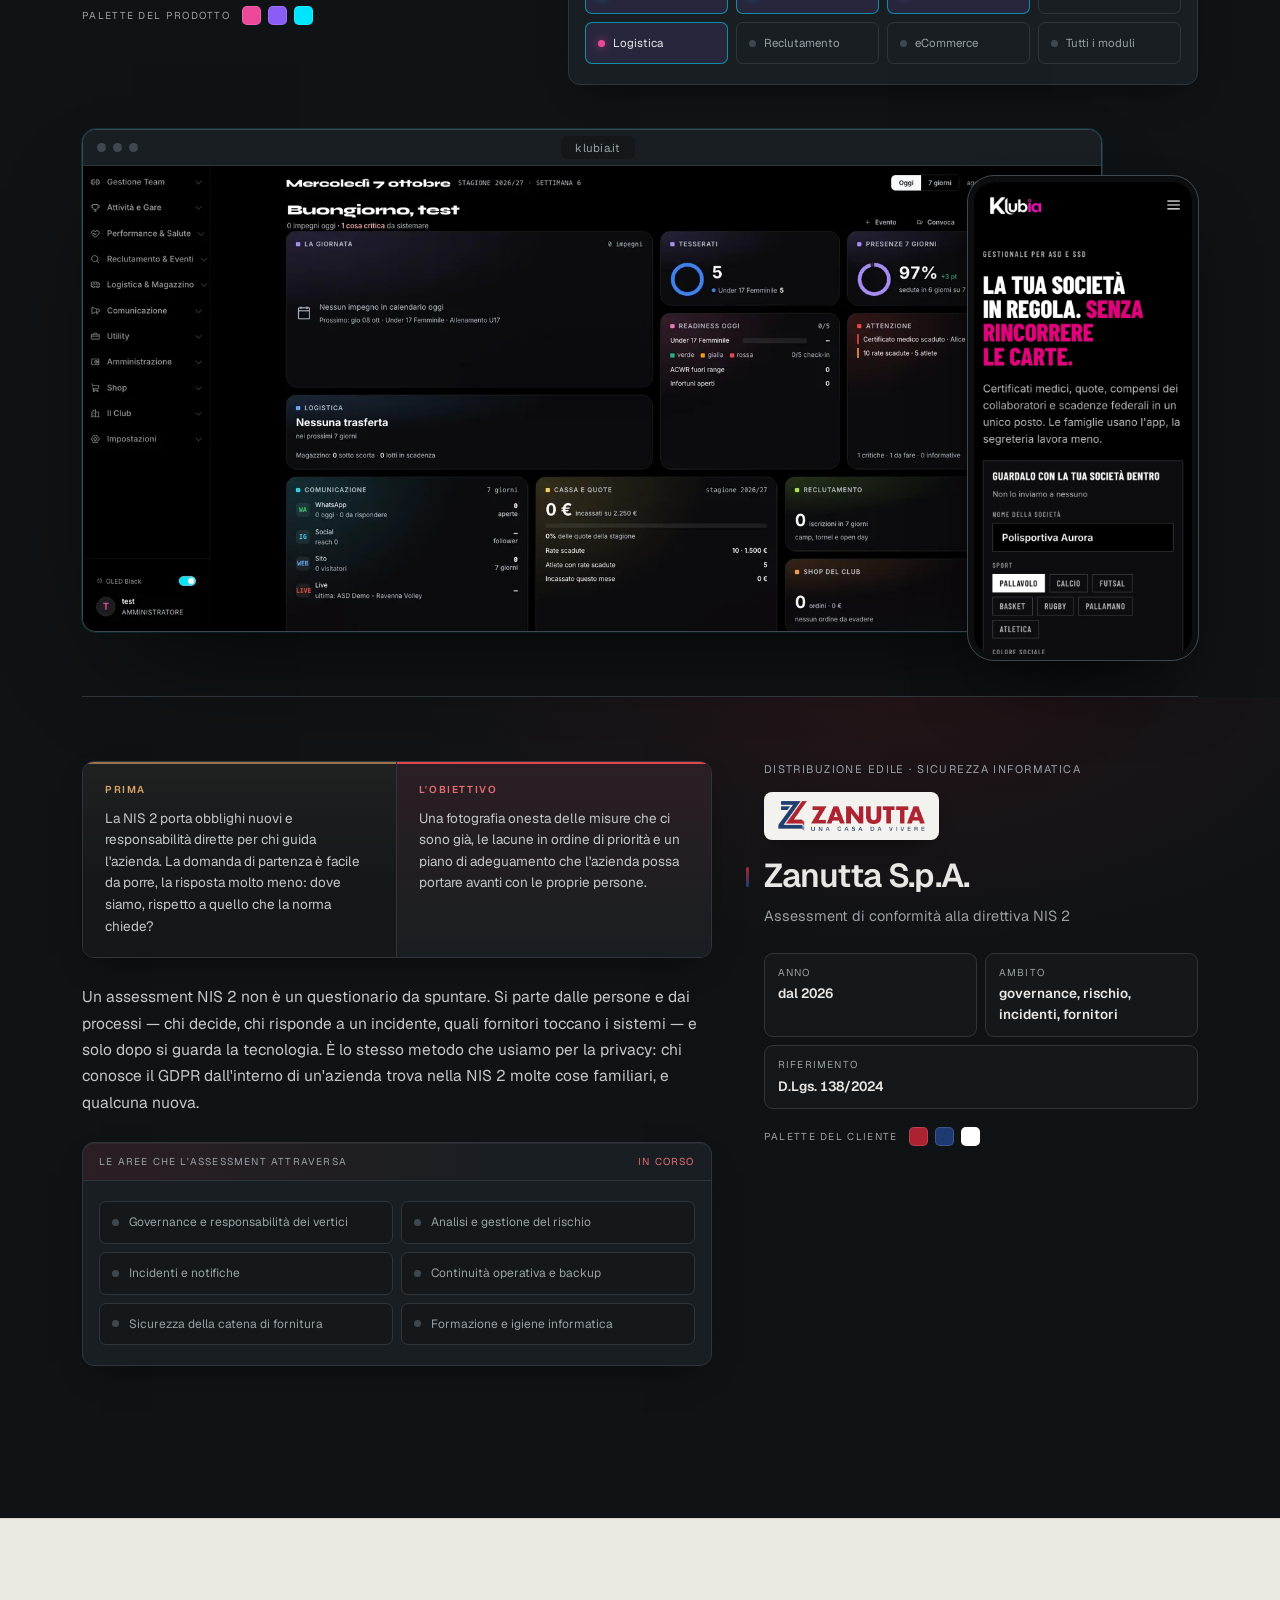
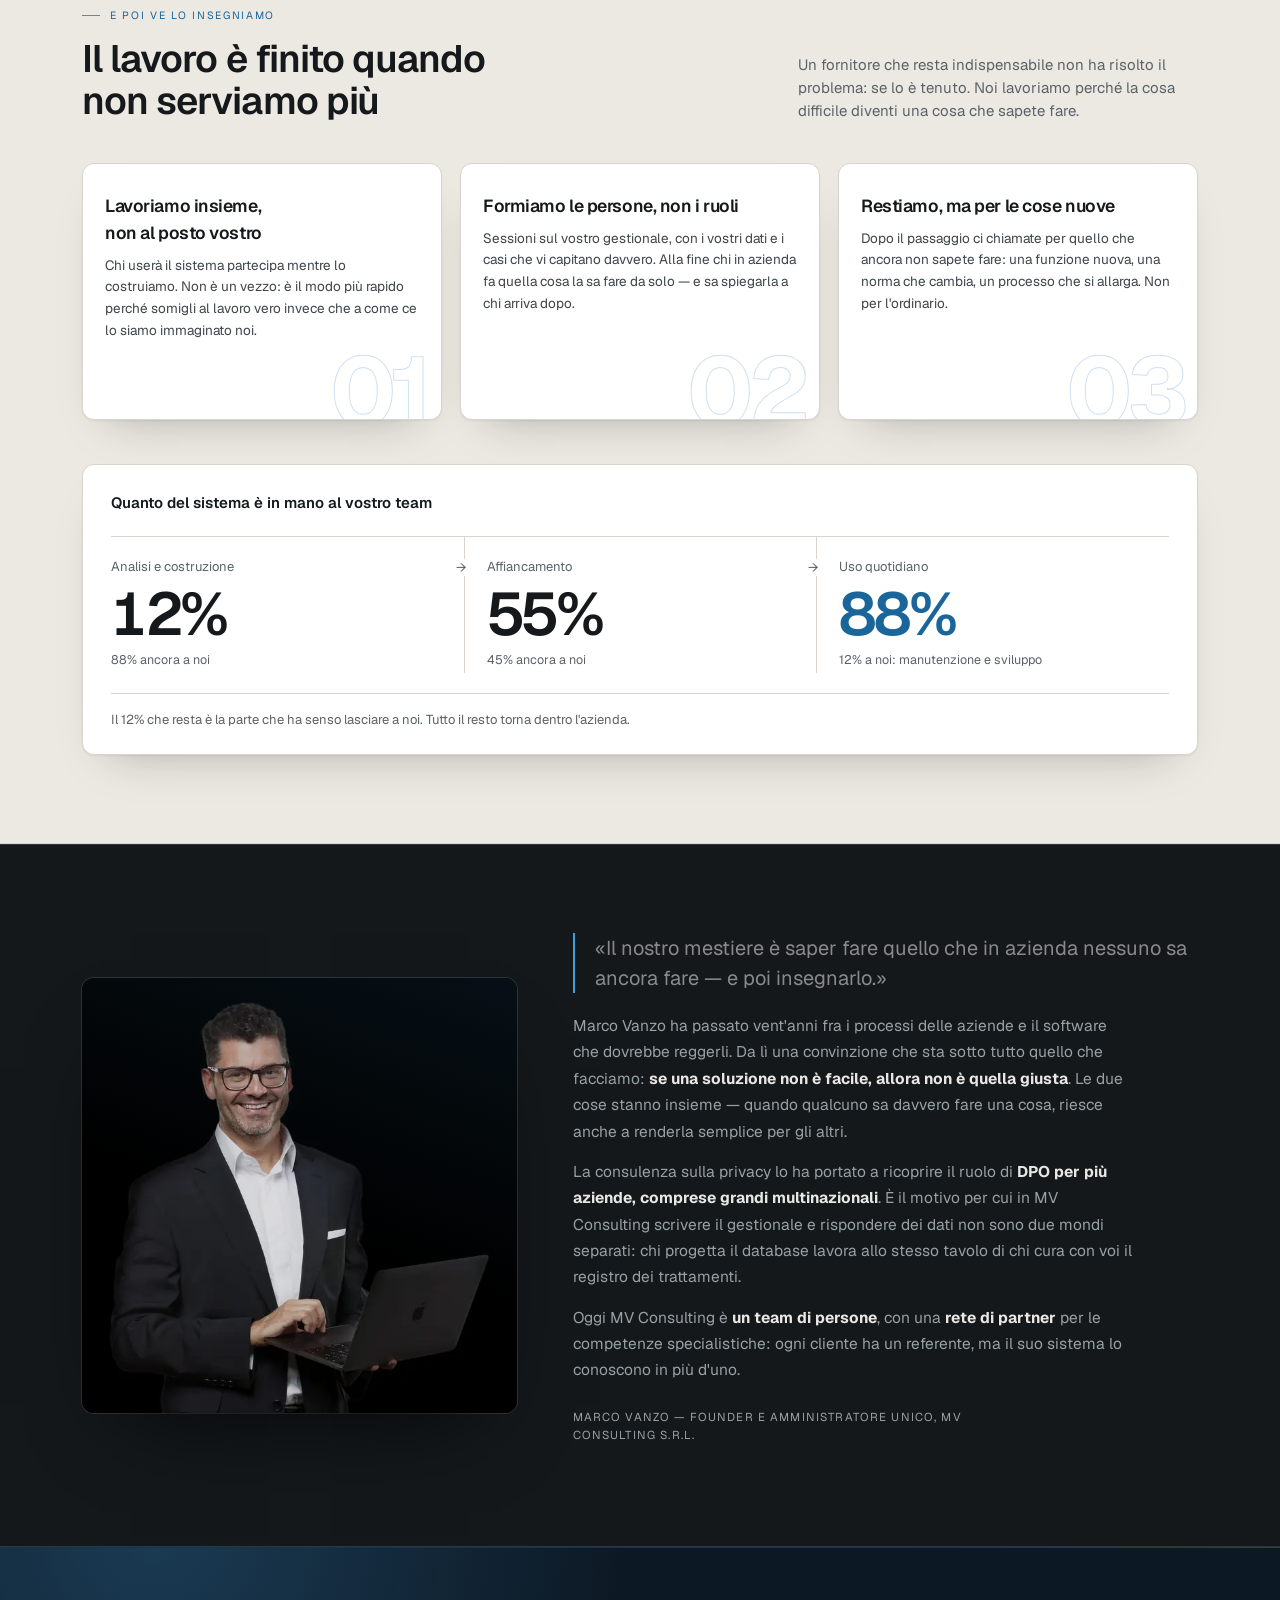
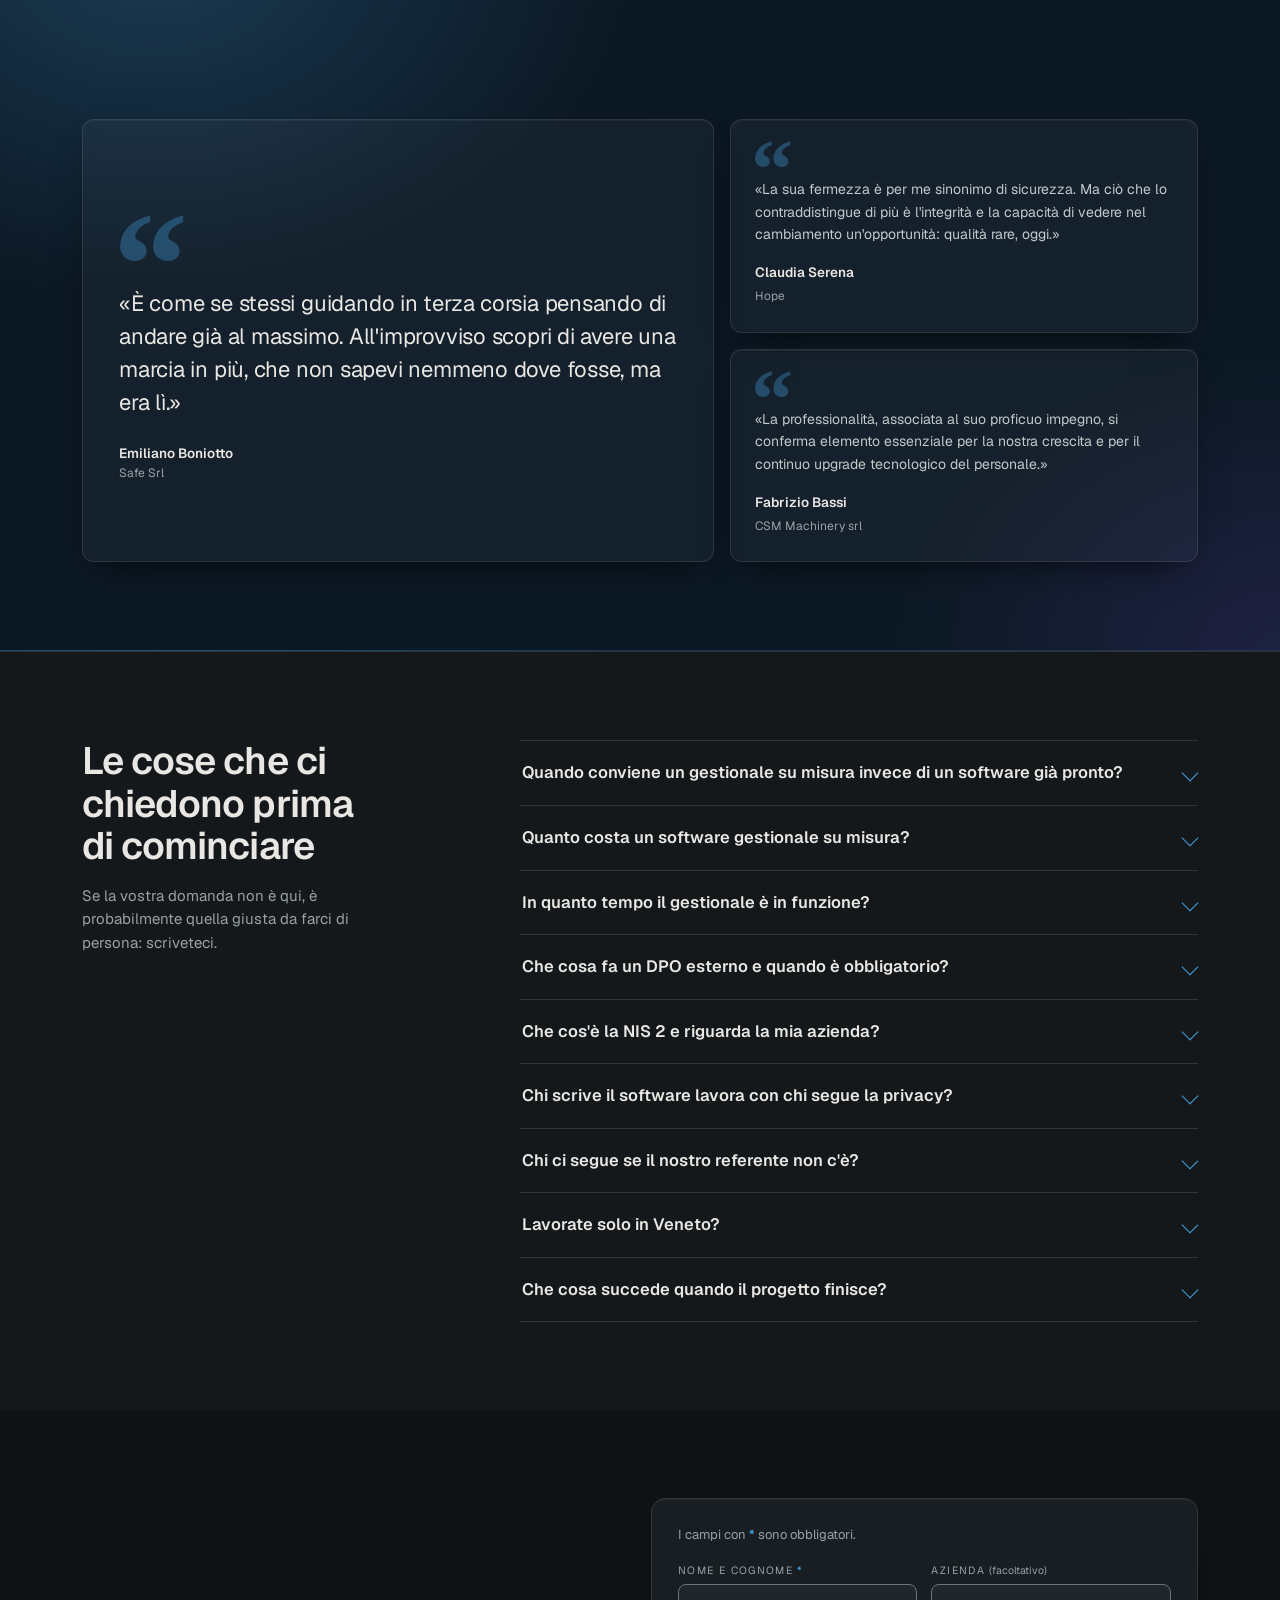
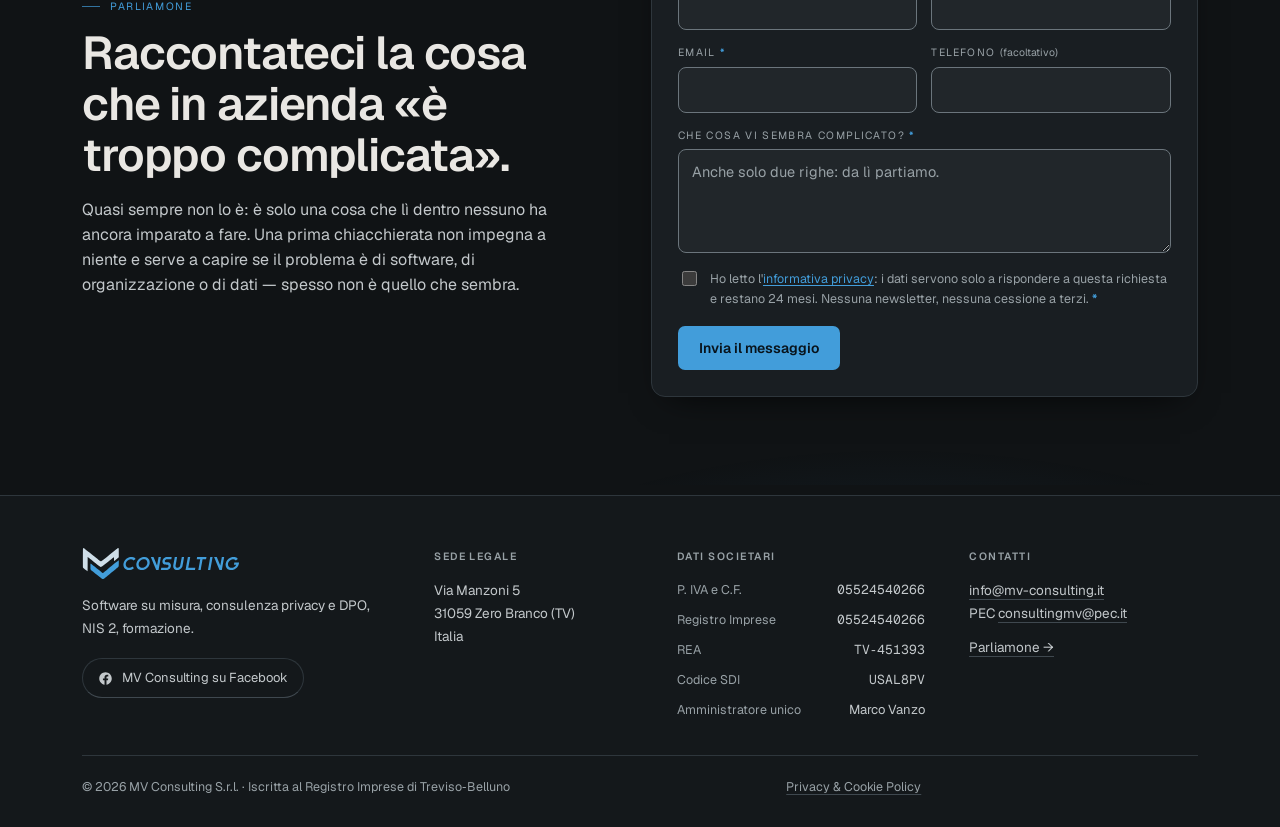
==== commit b5ed0cdf: "feat: paragrafo della hero più corto, quattro righe sul telefono Co-Authored-By: Claude Opus 5.5 <no" ====
--- a/index.html
+++ b/index.html
@@ -352,7 +352,7 @@
       <div>
         <span class="eyebrow rv">Trasformazione digitale d'impresa</span>
         <h1 class="rv">Non esistono cose facili o difficili. Solo cose che <span class="nw"><span class="grad">sai fare</span>,</span> e cose che non sai ancora fare.</h1>
-        <p class="lede rv">Quello che in azienda sembra complicato quasi sempre non lo è: è solo qualcosa che lì dentro nessuno ha ancora imparato. Noi lo sappiamo fare — costruiamo il software, mettiamo in ordine i processi, rispondiamo dei dati. Poi ve lo insegniamo, perché il pezzo difficile smetta di esserlo.</p>
+        <p class="lede rv">Quello che in azienda sembra complicato, di solito, è solo qualcosa che lì dentro nessuno ha ancora imparato. Noi lo sappiamo fare, poi ve lo insegniamo.</p>
         <div class="hero-cta rv">
           <a class="btn" href="#contatti" data-cta="hero">Parliamone <span class="arw">→</span></a>
           <a class="btn ghost" href="#progetti" data-cta="hero-progetti">Guarda cosa sappiamo fare</a>
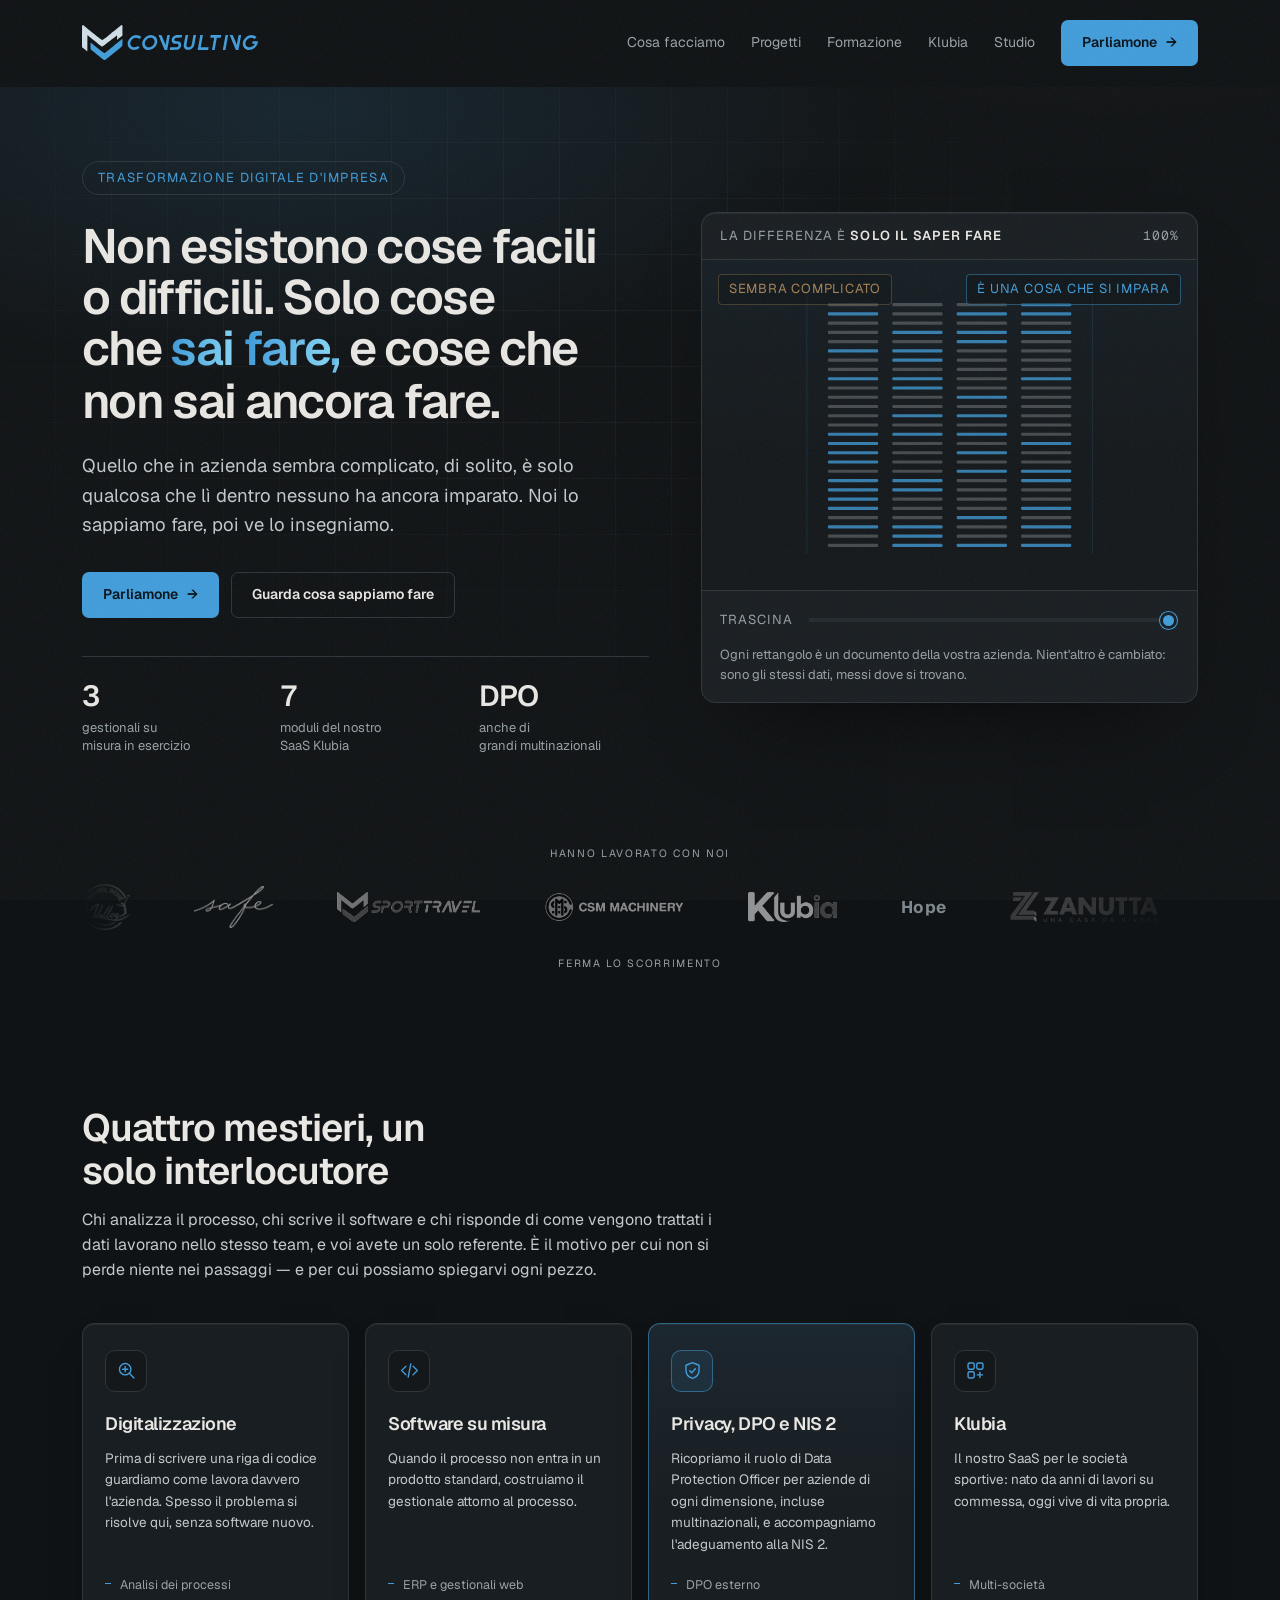
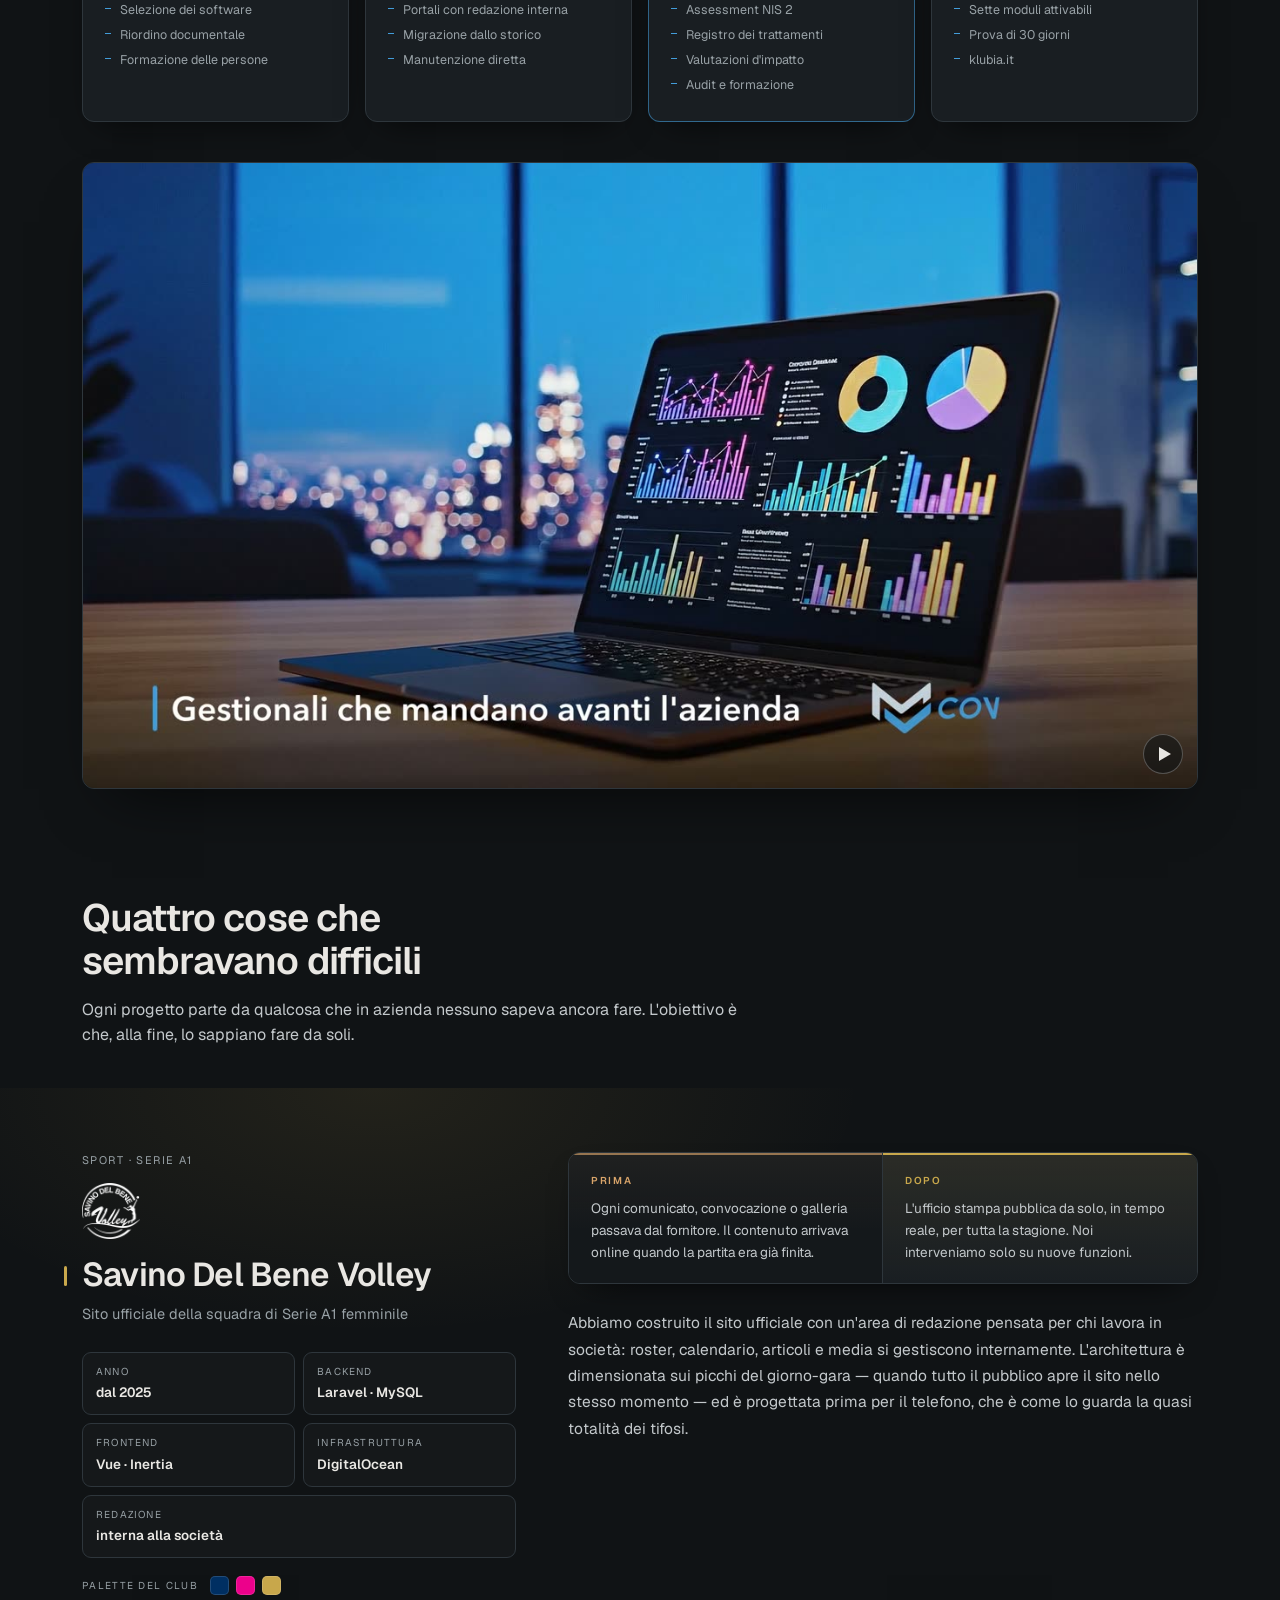
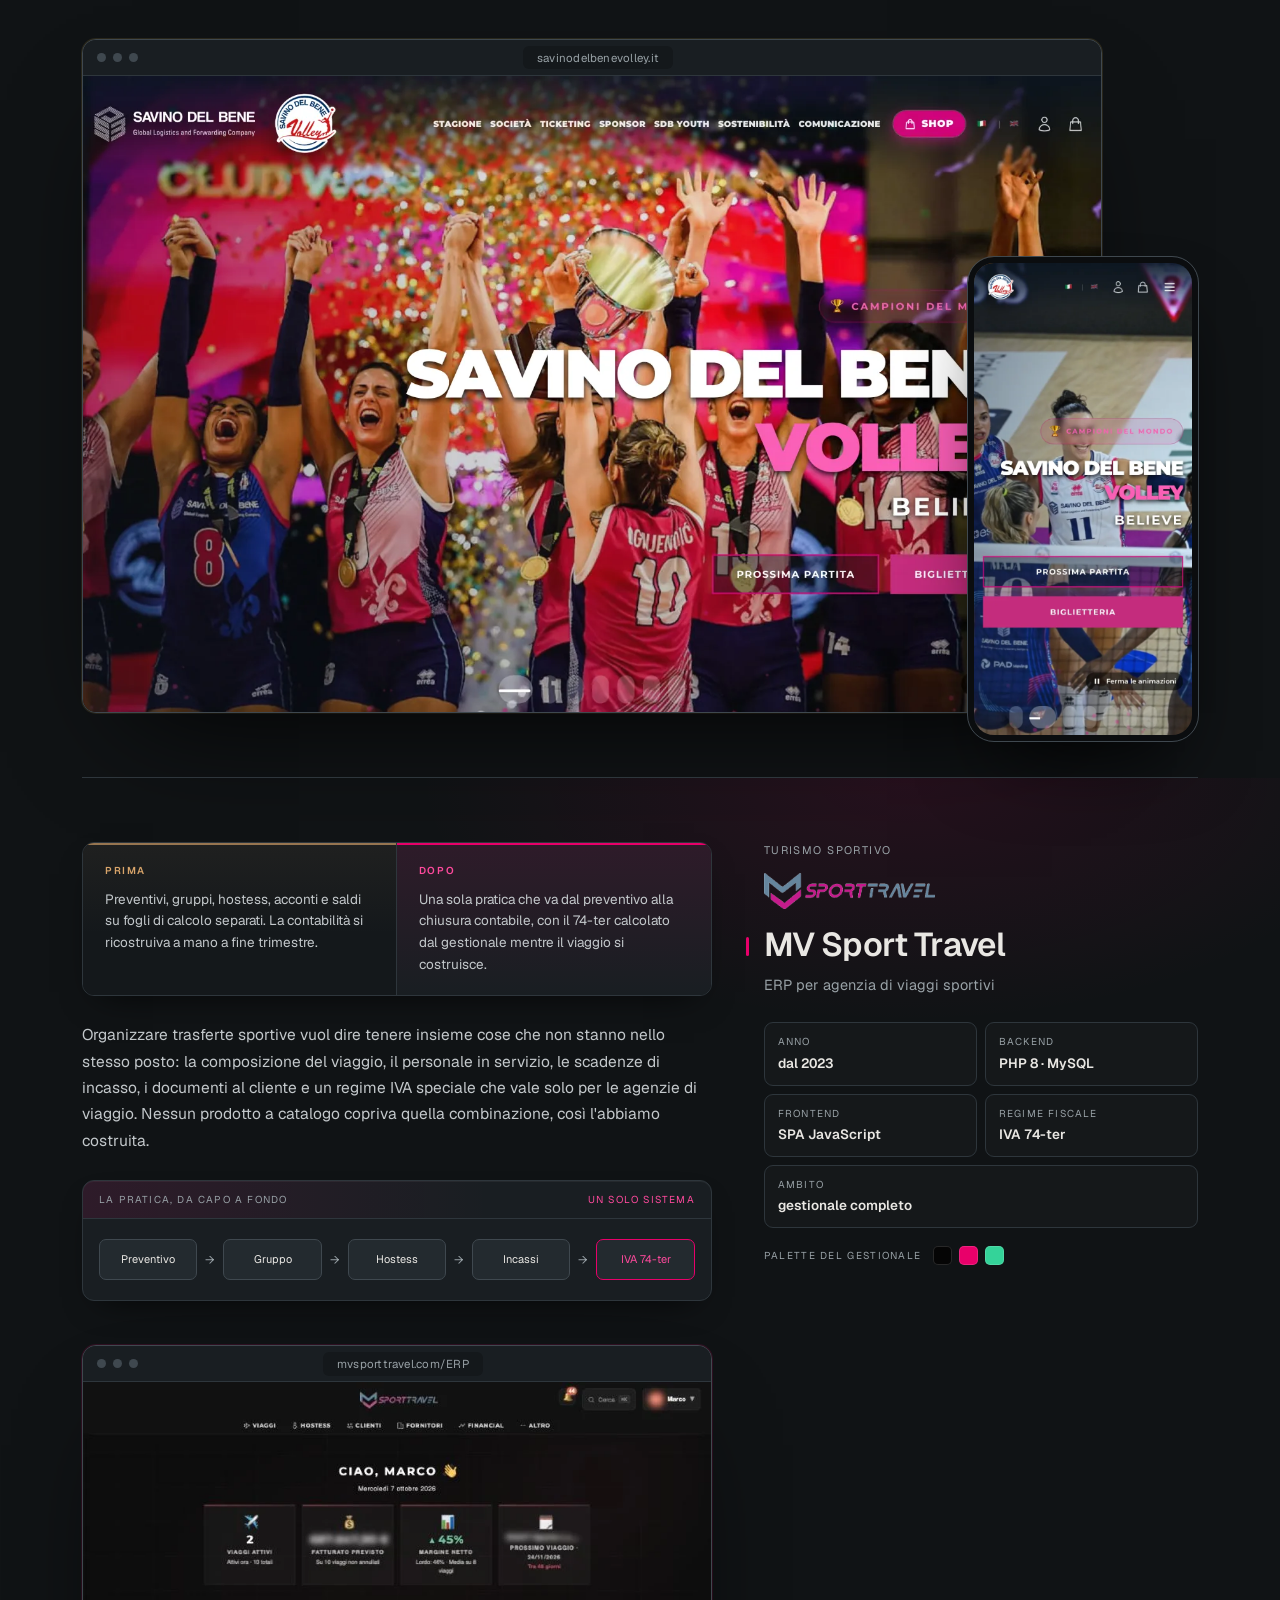
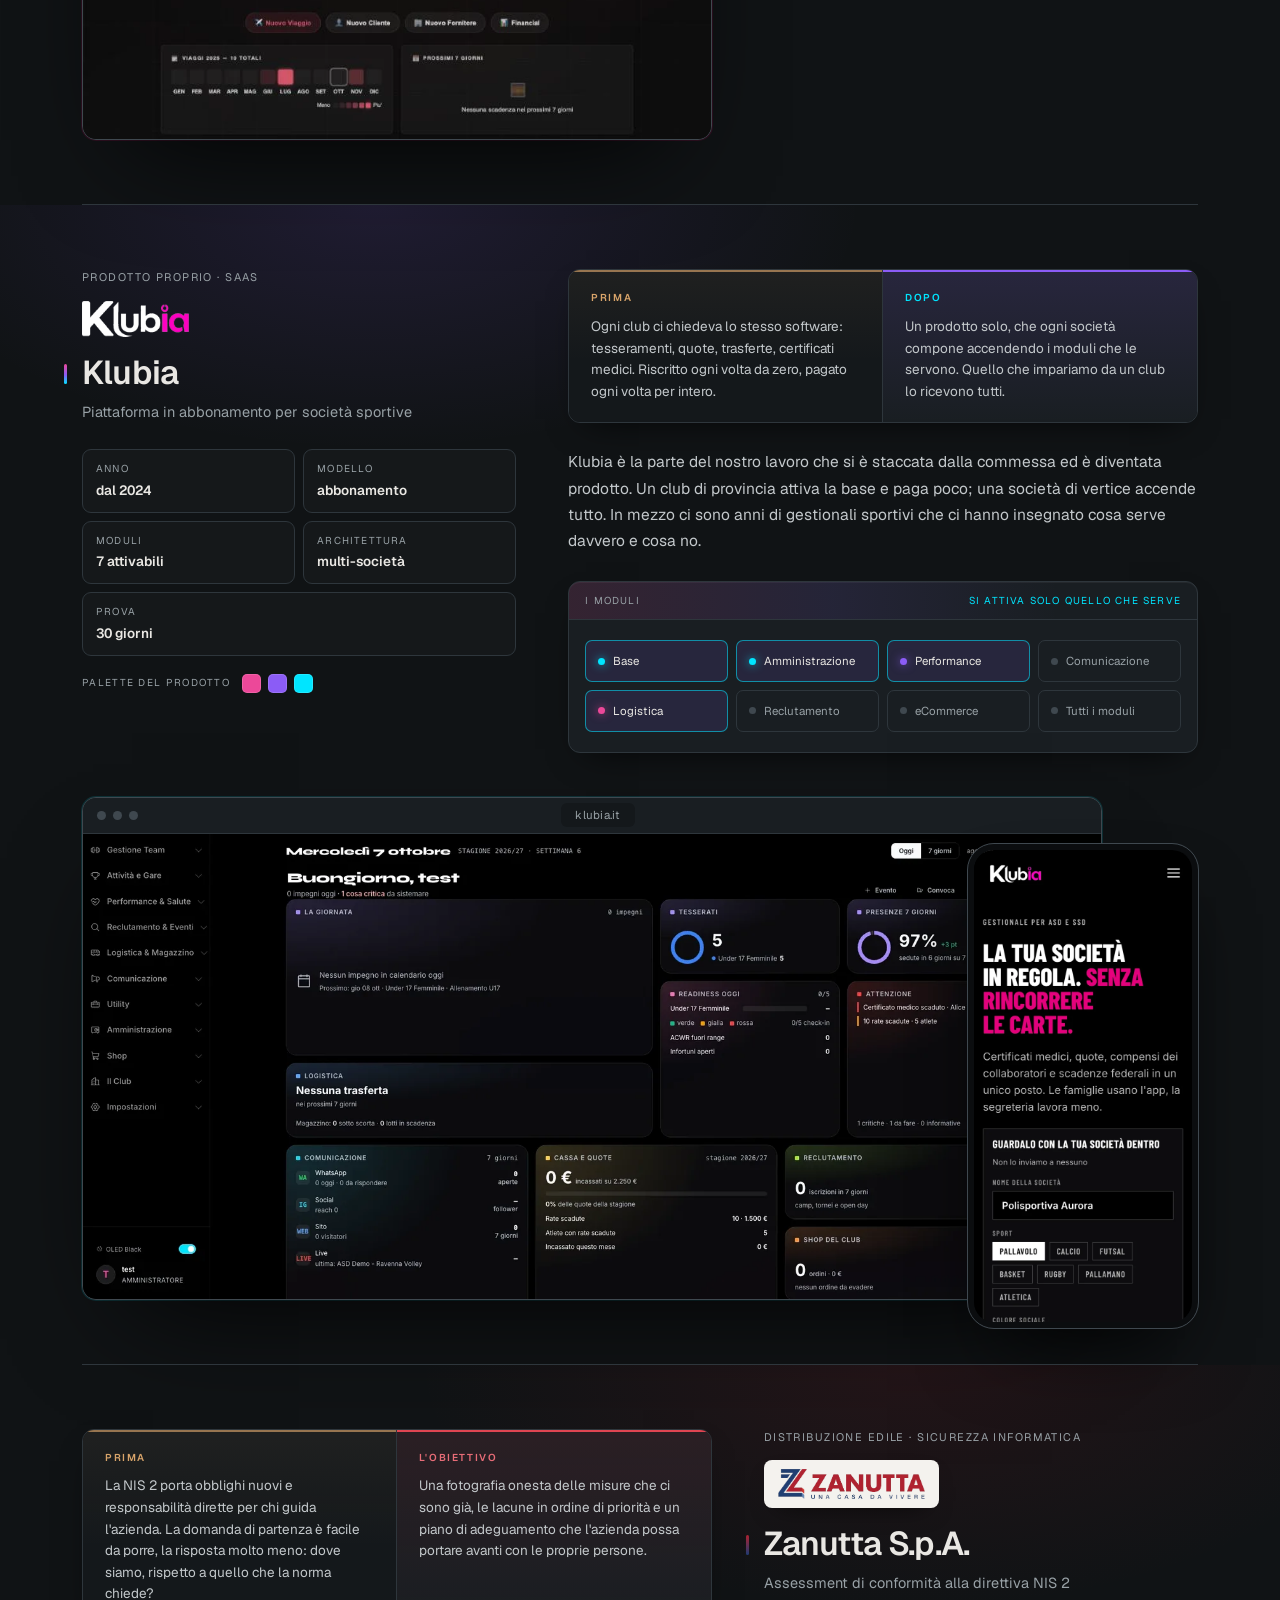
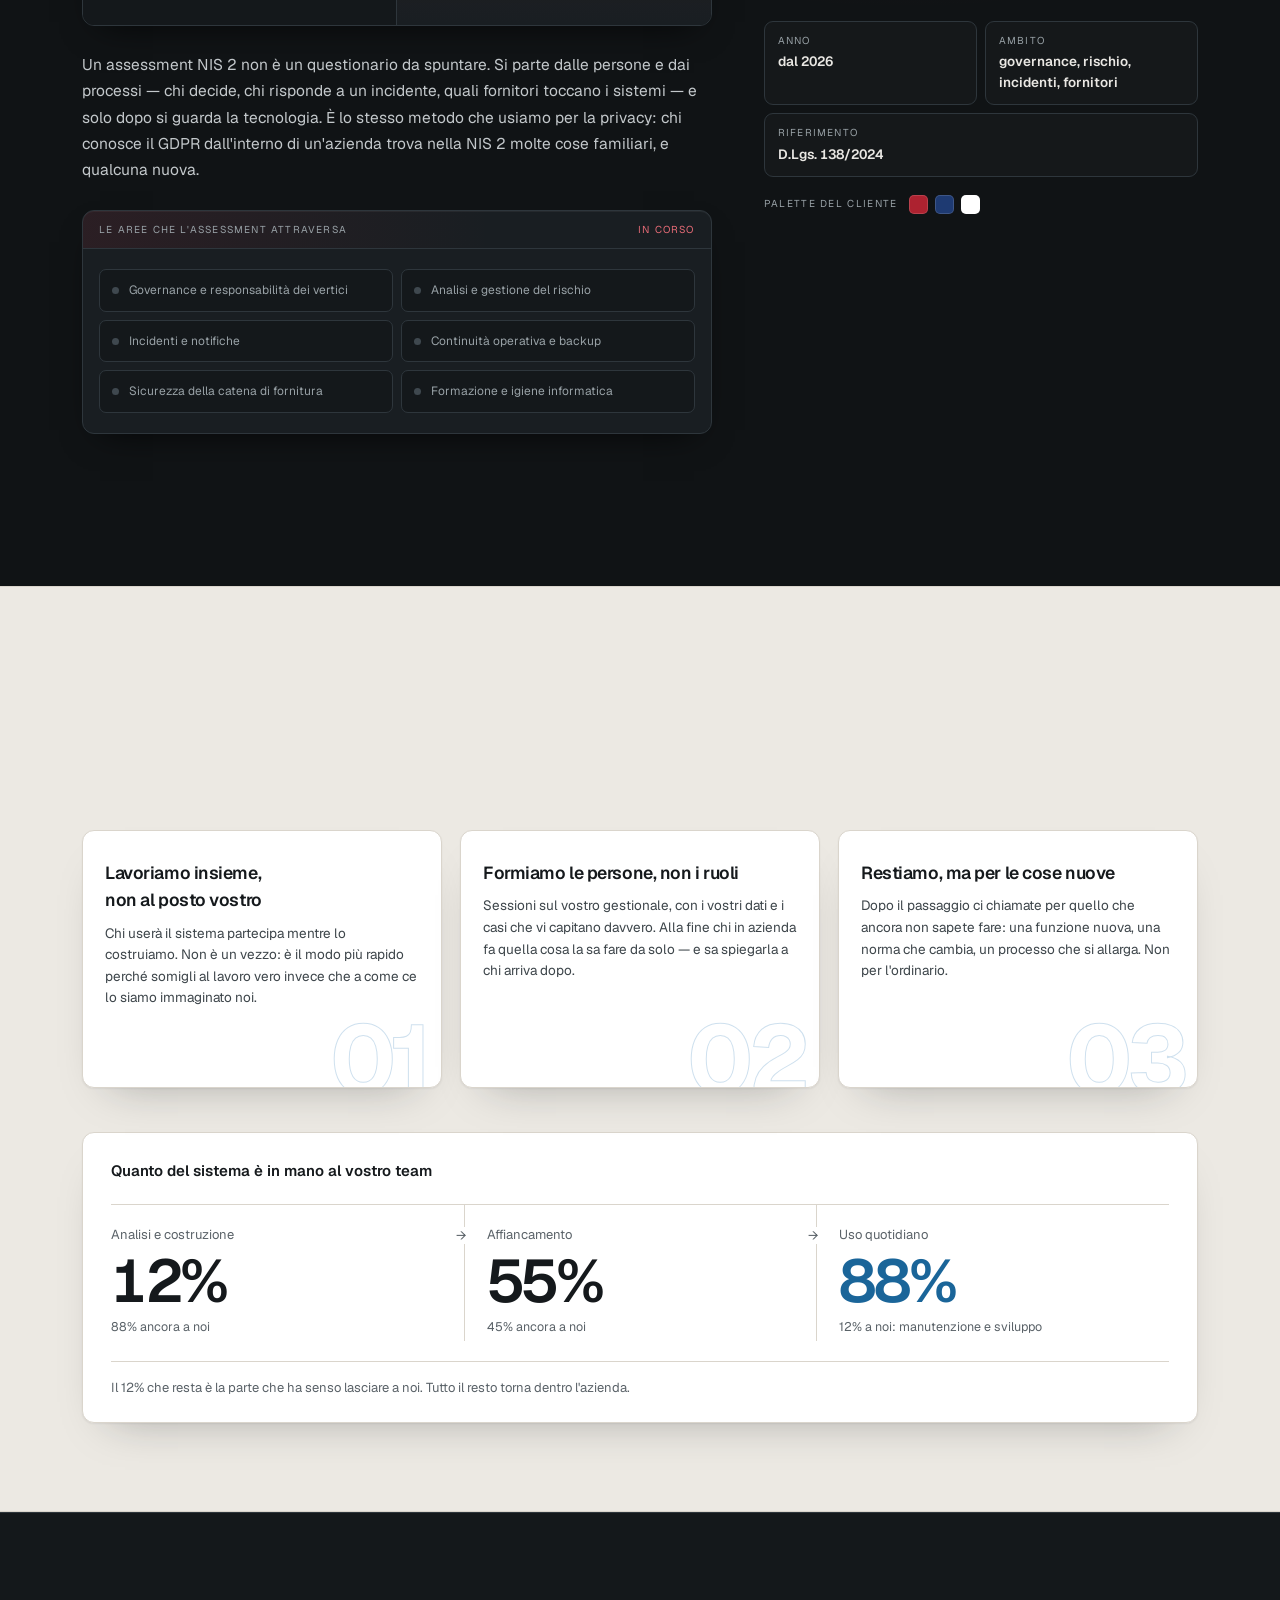
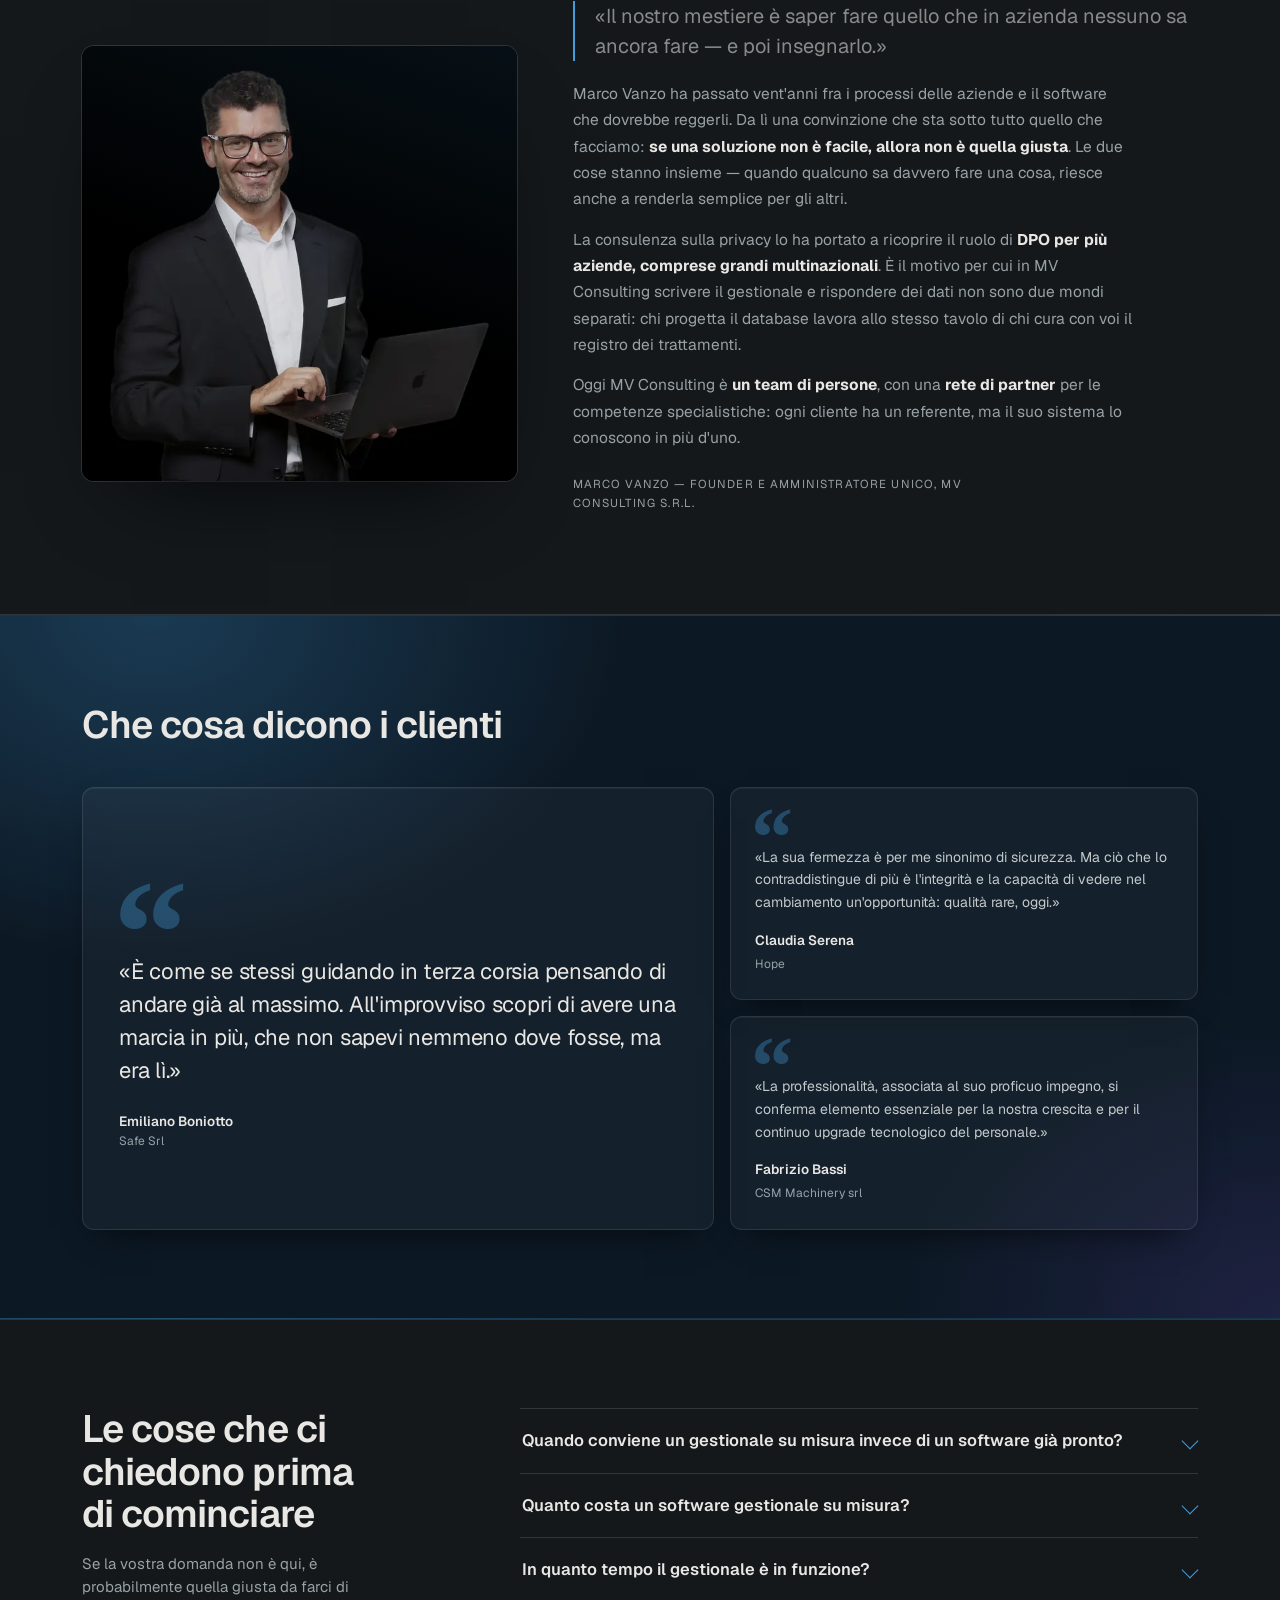
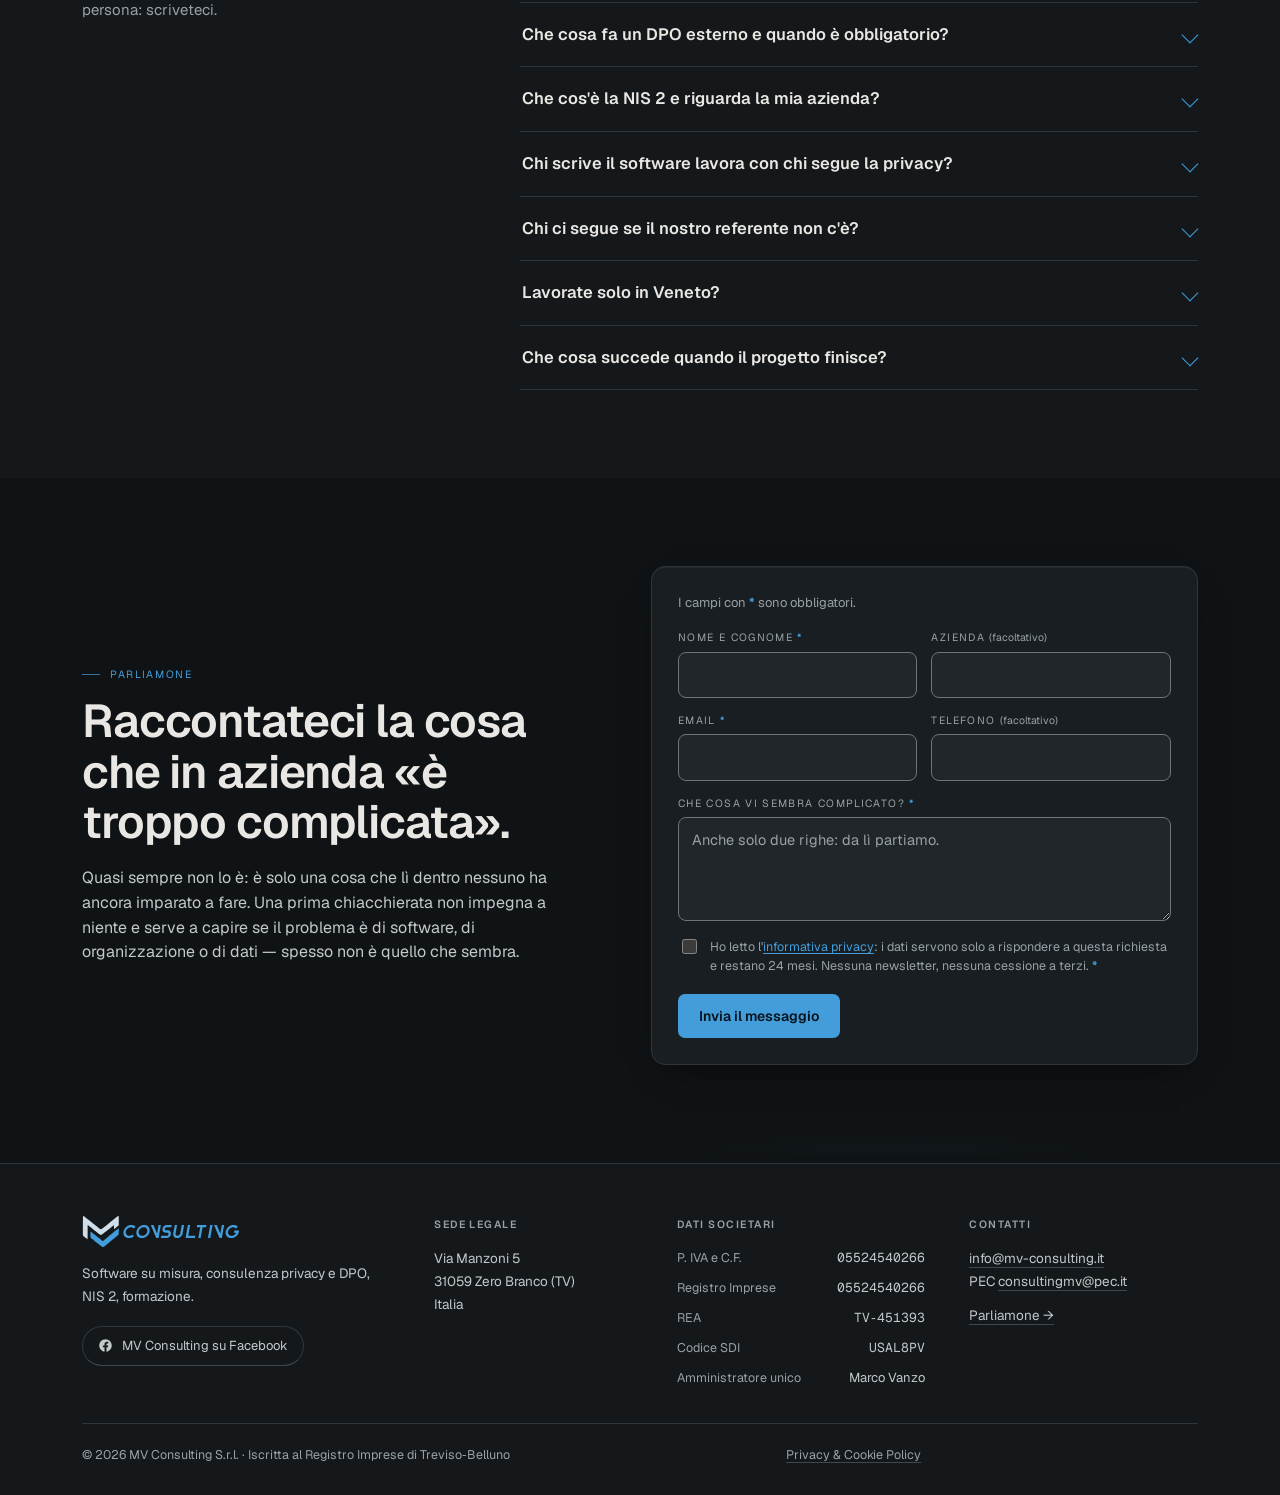
==== commit 26ccd342: "feat: video di presentazione sotto le aree, muto, parte quando è in vista Co-Authored-By: Claude Opu" ====
--- a/index.html
+++ b/index.html
@@ -440,6 +440,12 @@
           <ul><li>Multi-società</li><li>Sette moduli attivabili</li><li>Prova di 30 giorni</li><li>klubia.it</li></ul>
         </article>
       </div>
+      <figure class="film rv">
+        <video muted loop playsinline preload="none" poster="assets/video/mvc-poster.jpg" width="1280" height="720" aria-label="Video di 36 secondi: software su misura, gestionali che mandano avanti l'azienda, privacy, DPO e NIS 2. Li costruiamo e insegniamo a usarli.">
+          <source src="assets/video/mvc.mp4" type="video/mp4">
+        </video>
+        <button type="button" class="film-btn" aria-label="Avvia il video"><span aria-hidden="true"></span></button>
+      </figure>
     </div>
   </section>
 
--- a/assets/css/style.css
+++ b/assets/css/style.css
@@ -278,6 +278,21 @@
 .area li::before{content:""; position:absolute; left:0; top:11px; width:6px; height:1px; background:var(--brand);}
 .area.hi{border-color:rgba(66,157,218,.55); background:linear-gradient(180deg, rgba(66,157,218,.07), transparent 45%), var(--panel);}
 
+/* video sotto le aree: muto, parte quando è in vista e si ferma quando esce */
+.film{position:relative; margin:40px 0 0; border:1px solid var(--edge); border-radius:12px; overflow:hidden;
+  background:var(--panel); box-shadow:0 30px 60px -30px rgba(0,0,0,.7); aspect-ratio:16/9;}
+.film video{display:block; width:100%; height:100%; object-fit:cover;}
+.film-btn{position:absolute; right:14px; bottom:14px; width:40px; height:40px; border-radius:50%; cursor:pointer;
+  border:1px solid rgba(255,255,255,.25); background:rgba(16,19,21,.6); backdrop-filter:blur(6px);
+  display:grid; place-items:center; transition:border-color .2s var(--ease);}
+.film-btn:hover{border-color:var(--brand);}
+.film-btn:focus-visible{outline:2px solid var(--brand); outline-offset:3px;}
+/* triangolo = avvia, due barre = metti in pausa */
+.film-btn span{width:0; height:0; margin-left:3px; border-style:solid; border-width:7px 0 7px 12px;
+  border-color:transparent transparent transparent var(--text);}
+.film.play .film-btn span{width:10px; height:14px; margin:0; border:0;
+  border-left:3px solid var(--text); border-right:3px solid var(--text);}
+
 /* progetti - ogni fascia prende i colori del progetto */
 /* l'alone di ogni fascia deborda di 14vw per lato: senza questo taglio allargava
    il documento di una quarantina di pixel e la pagina scorreva in orizzontale. */
